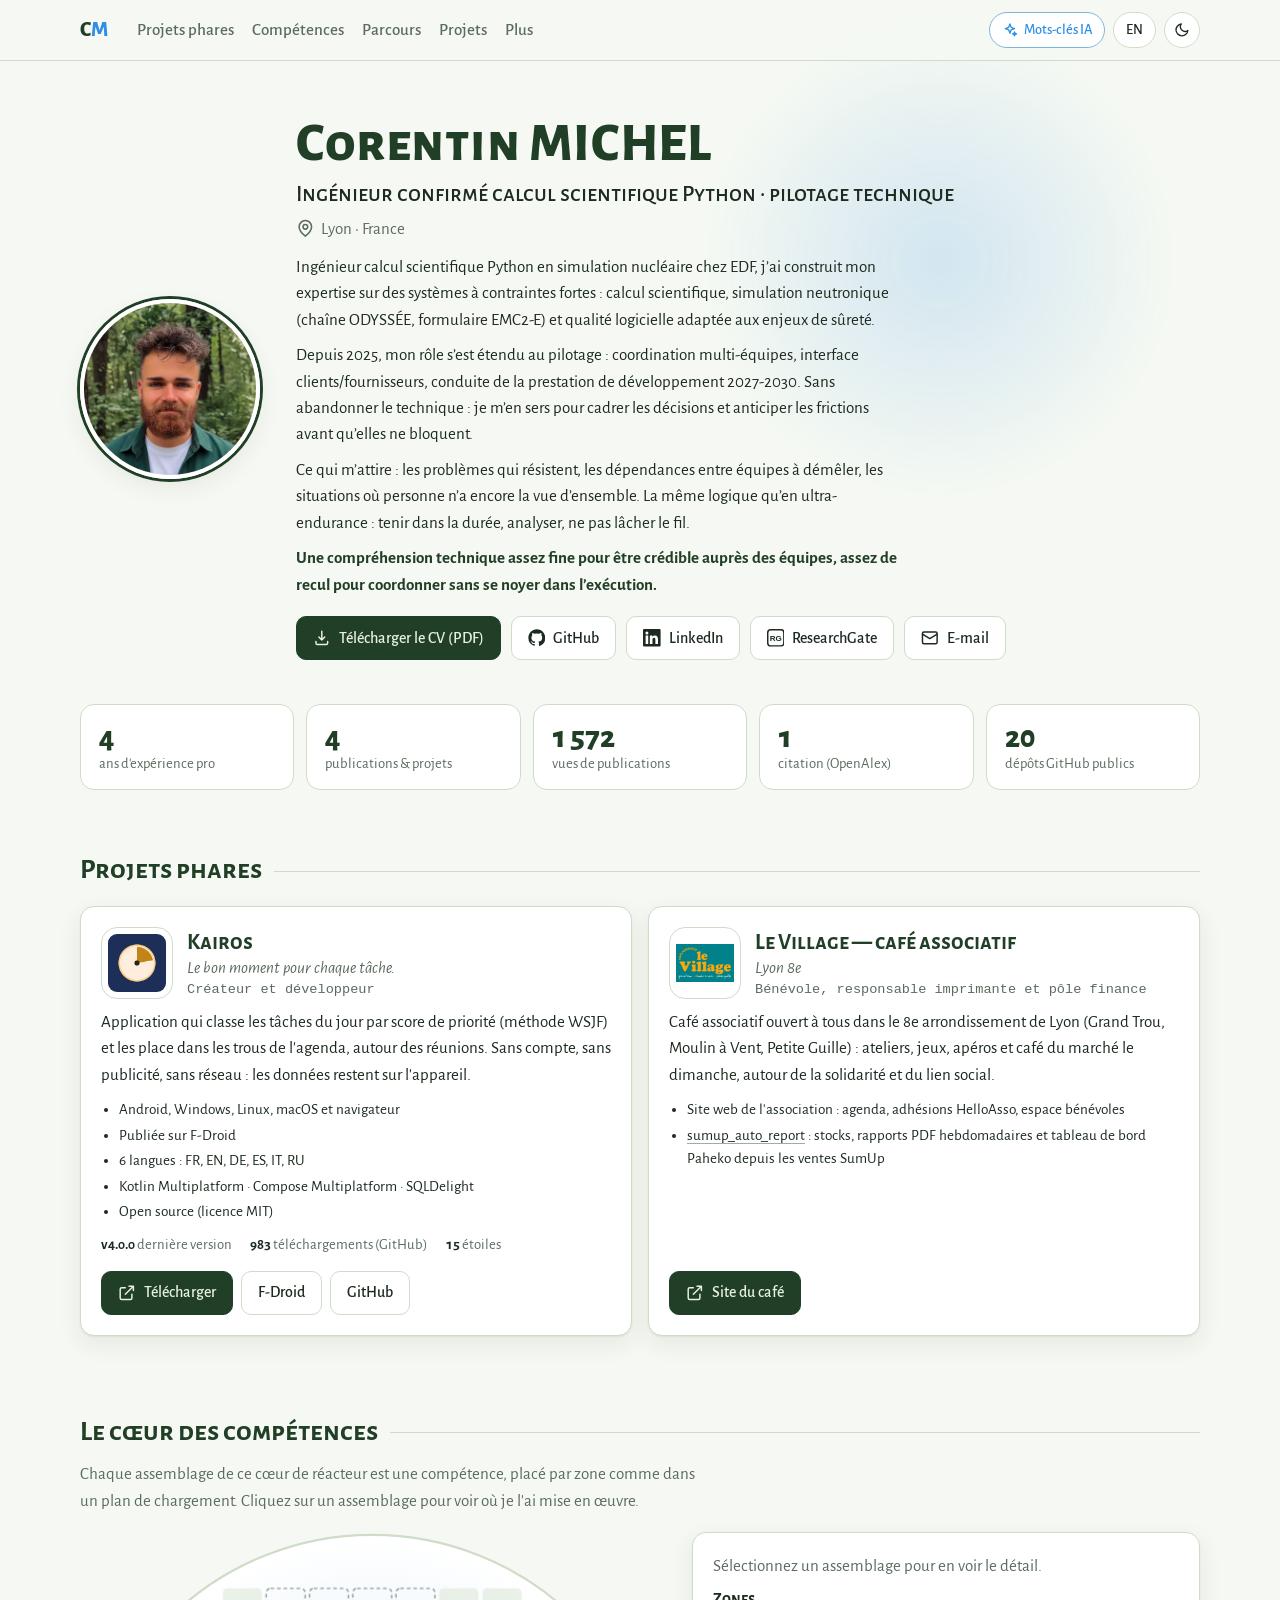
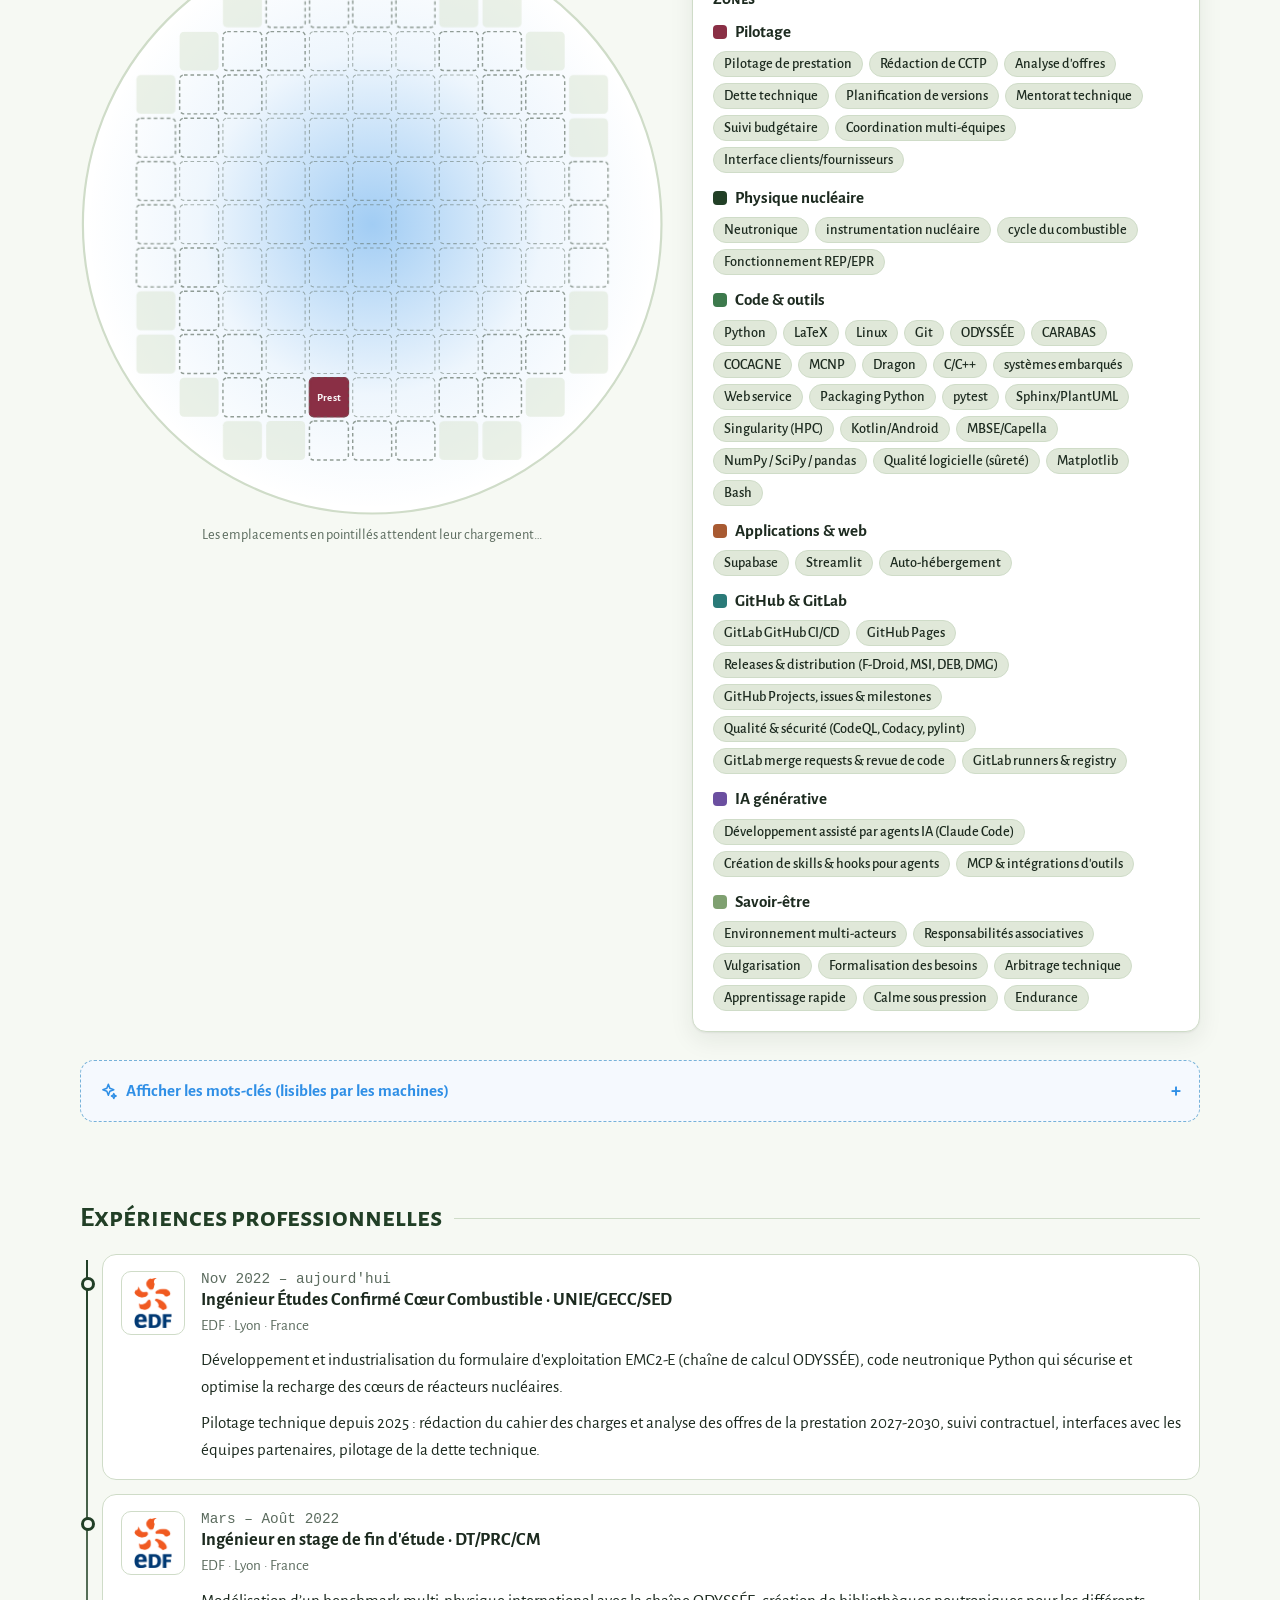
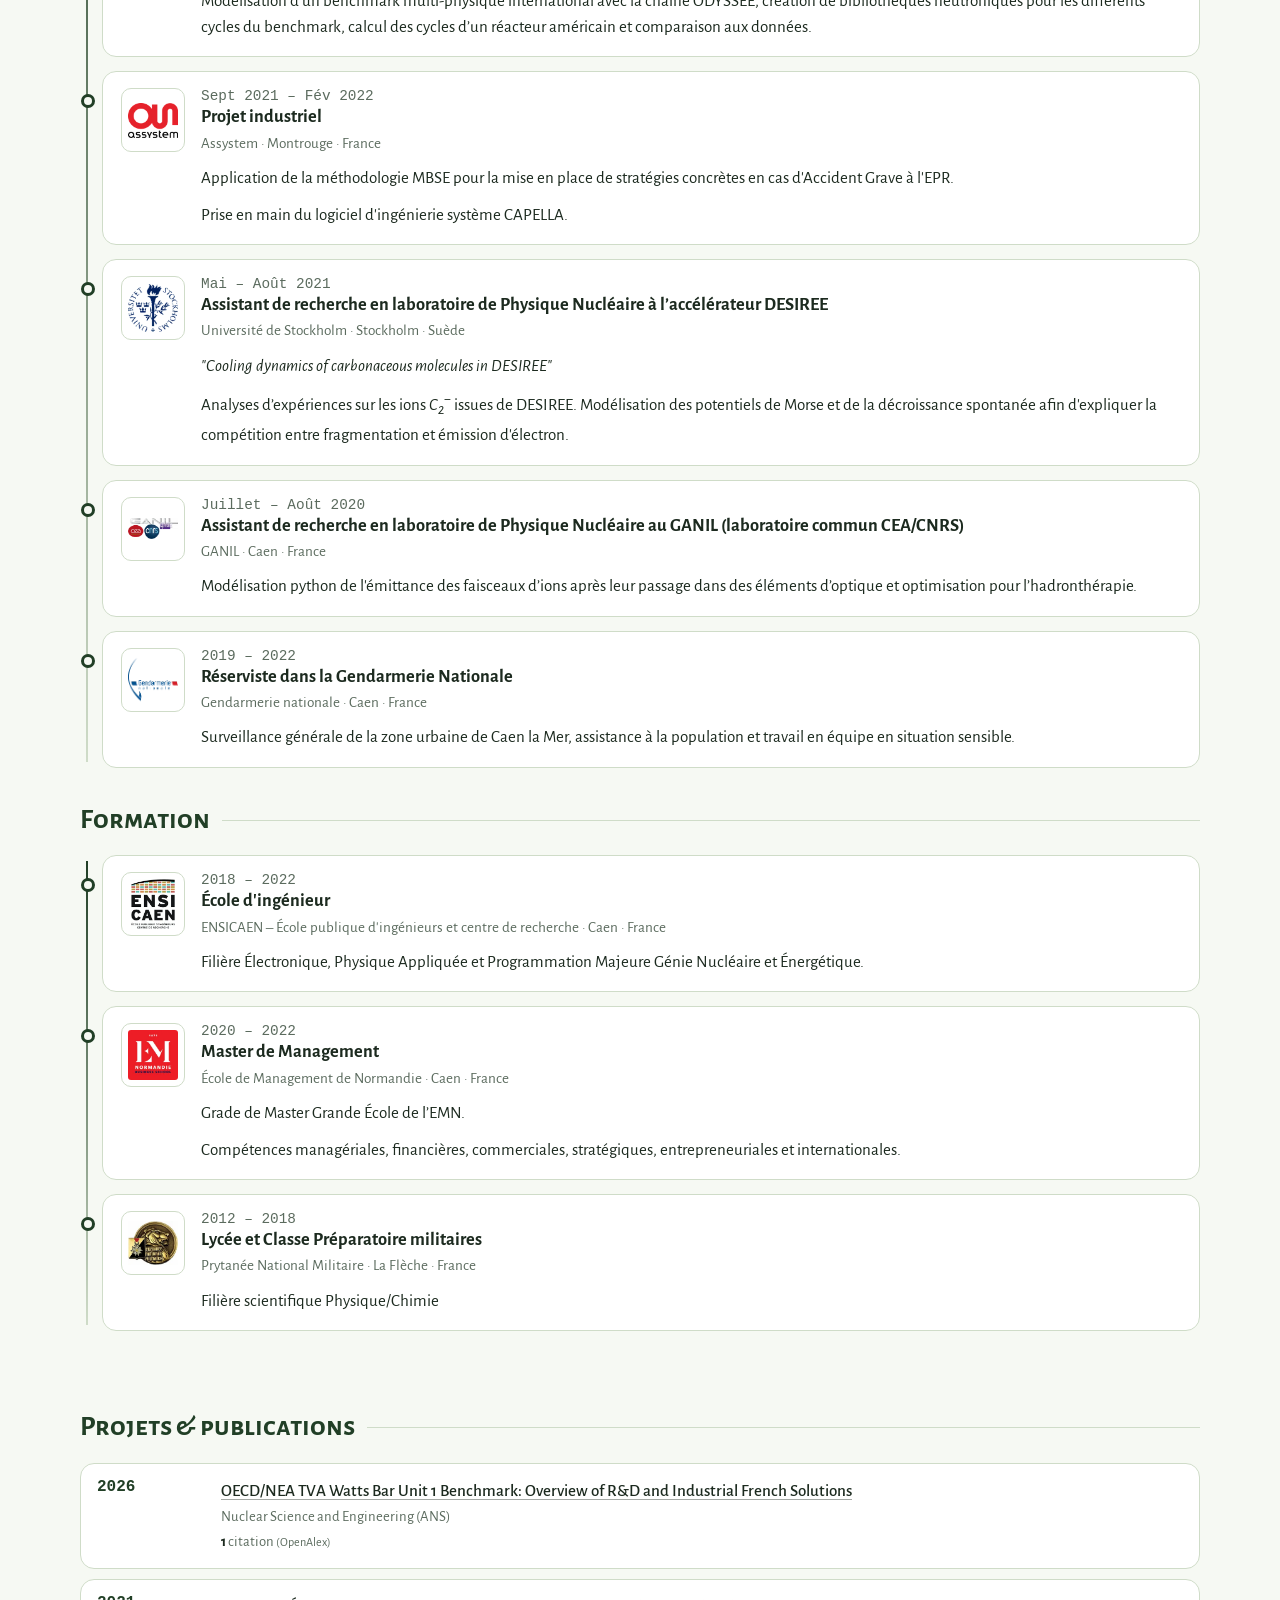
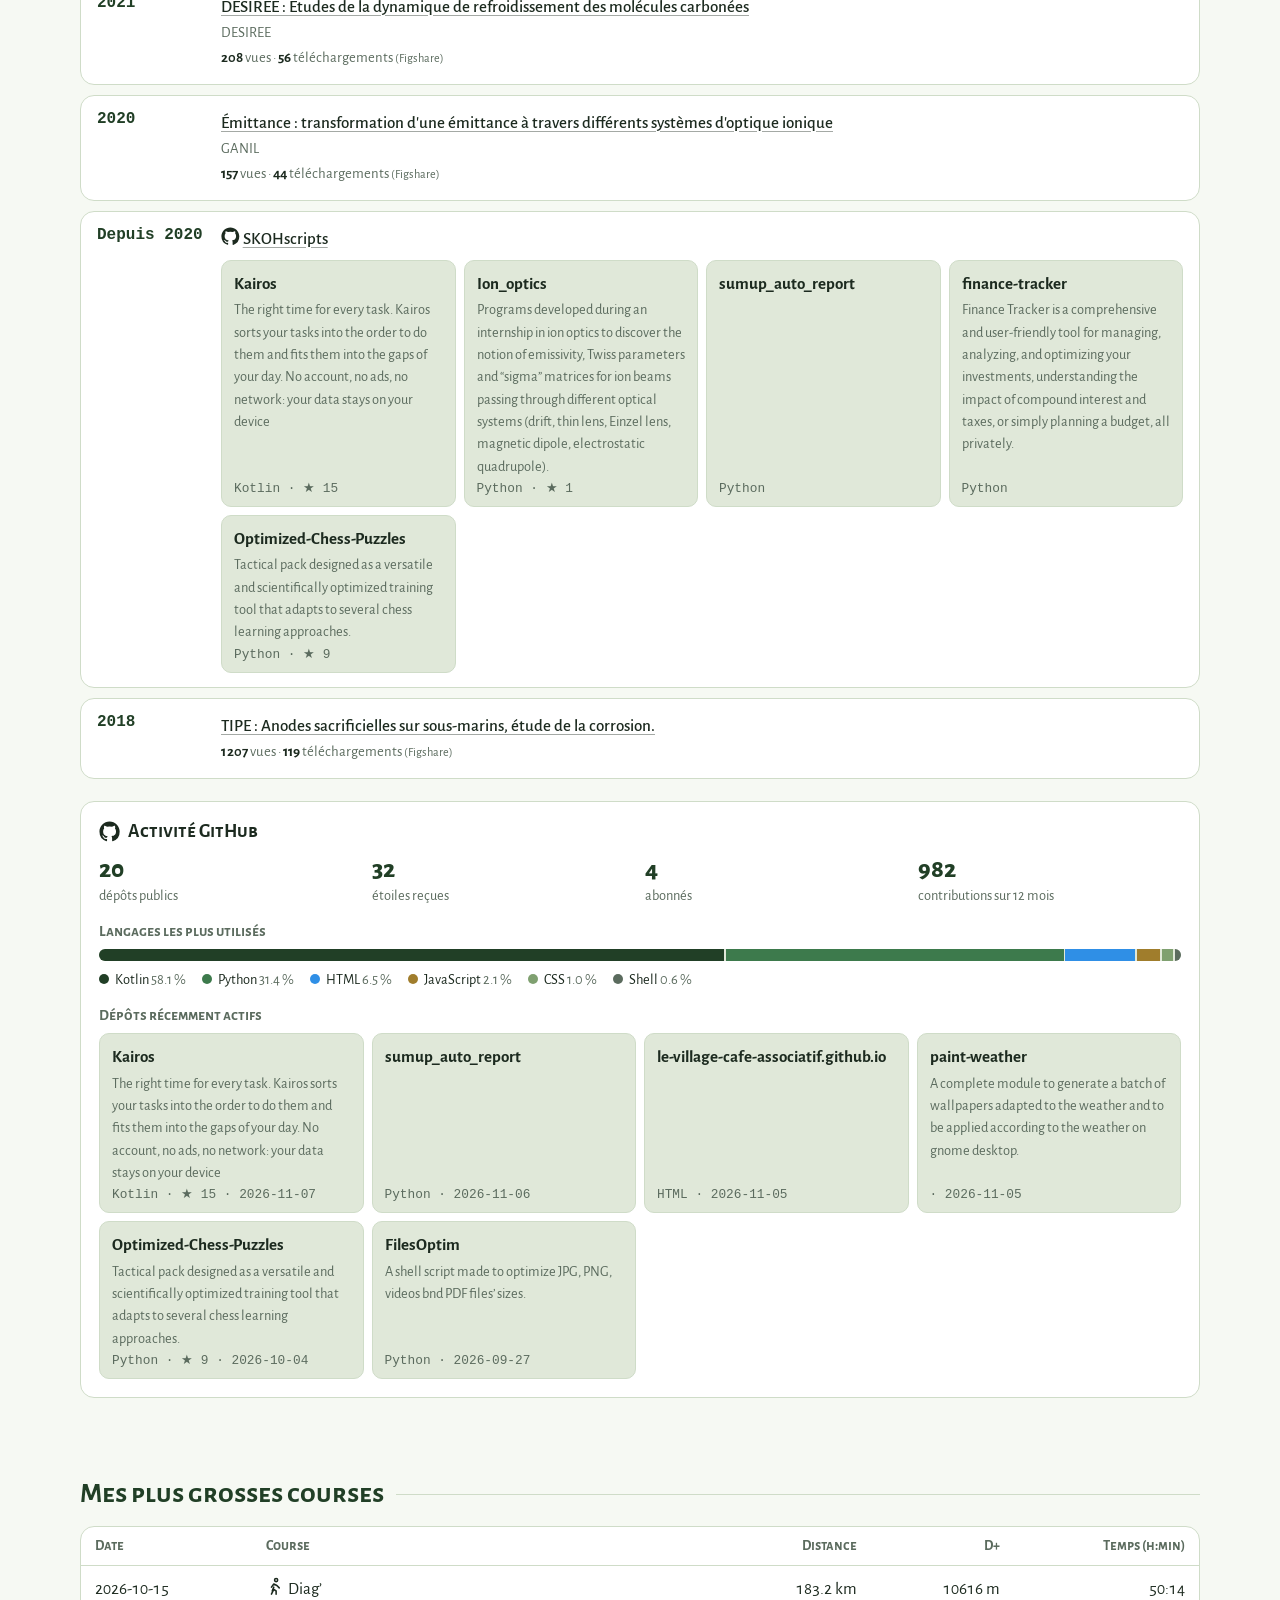
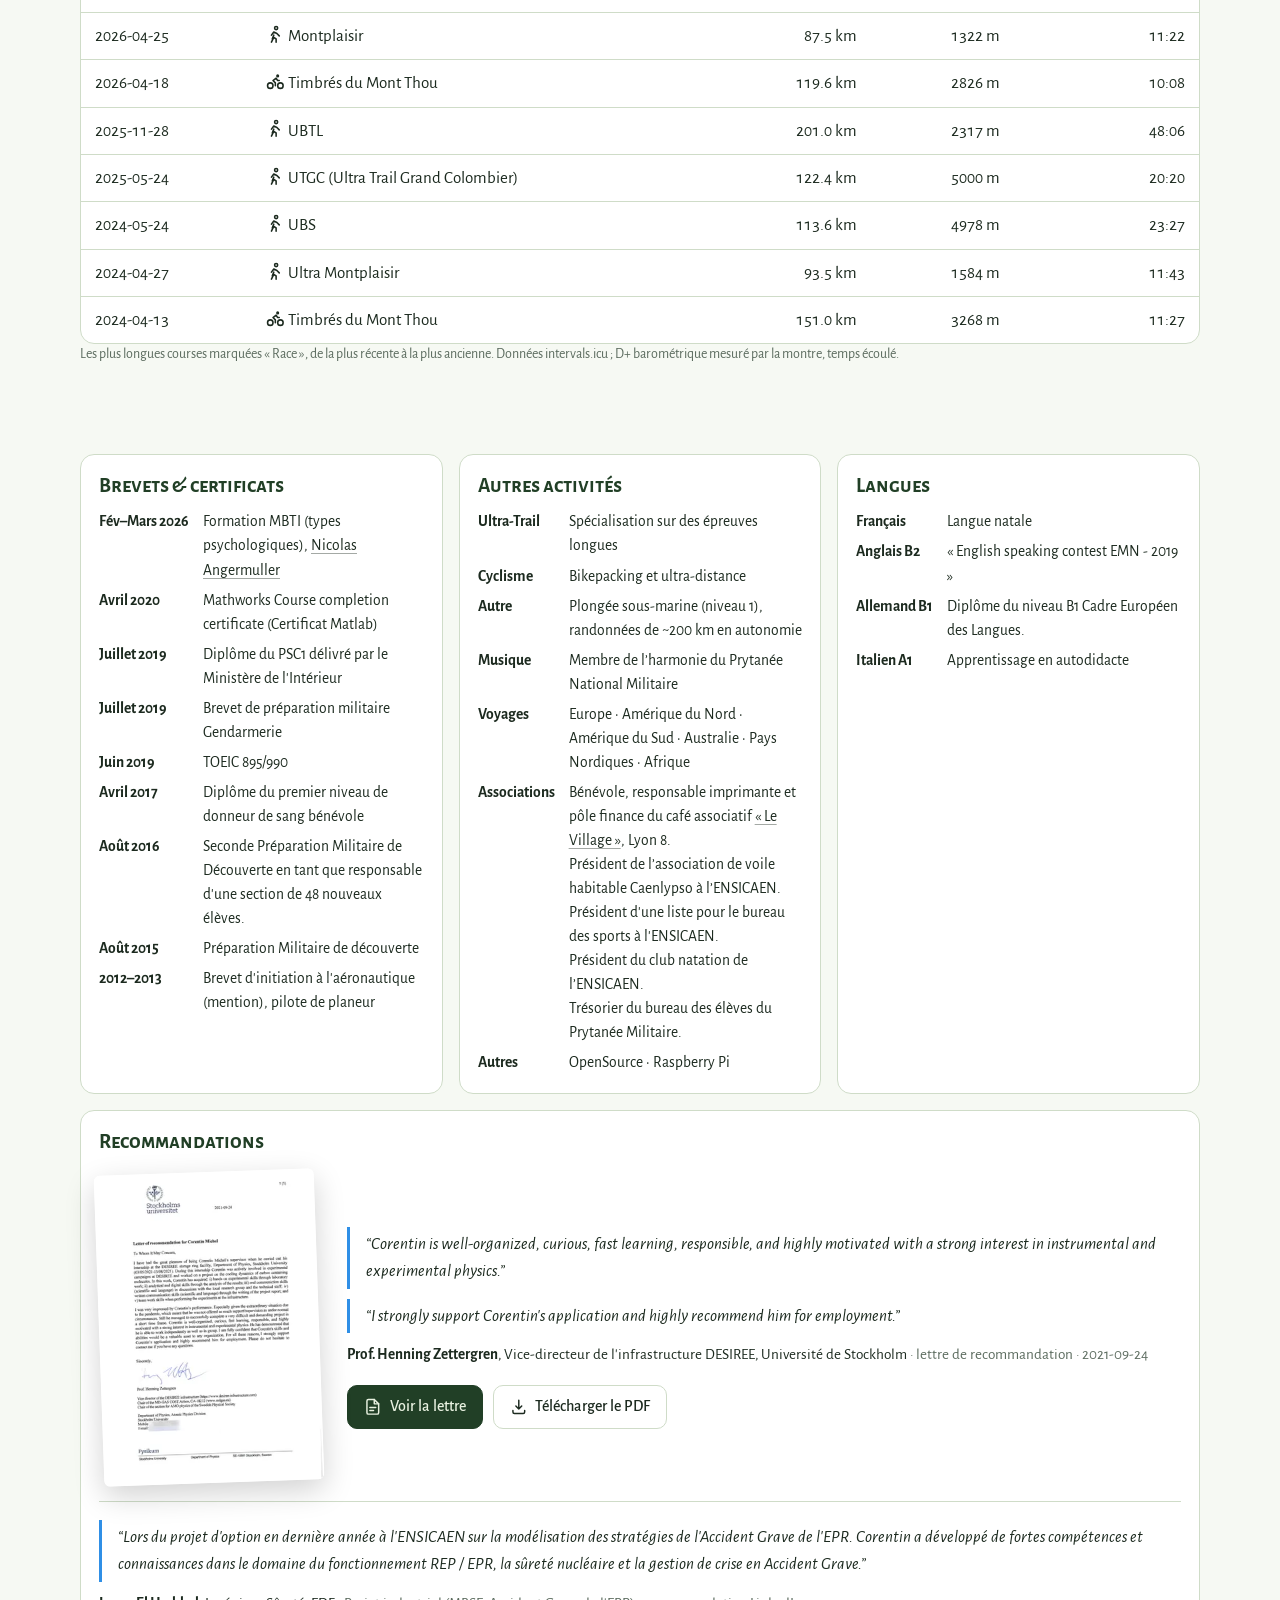
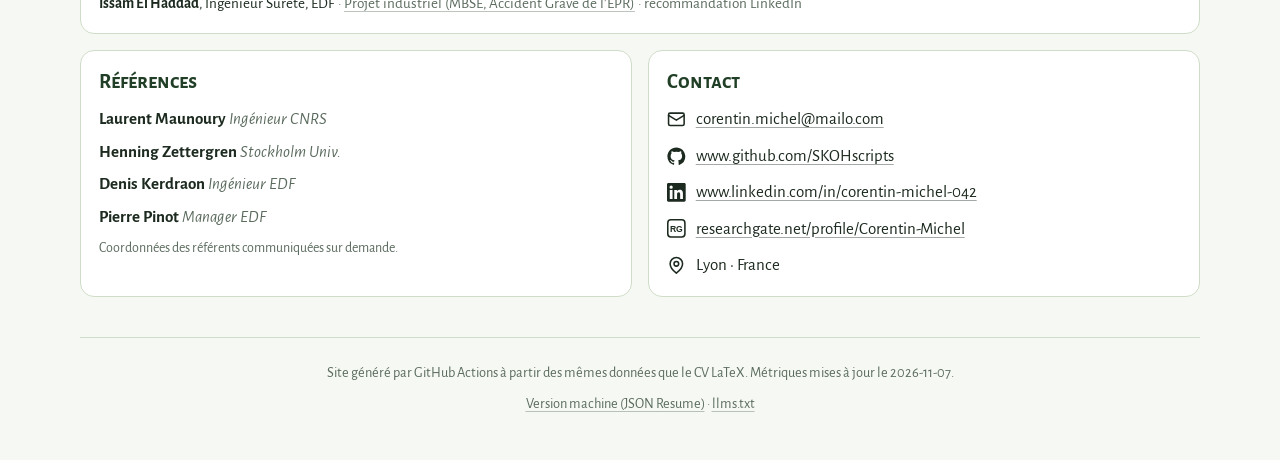
==== index.html @ 44bfd815 "Publication du site (2026-11-07)" ====
<!doctype html>
<html lang="fr">
<head>
<meta charset="utf-8">
<meta name="viewport" content="width=device-width, initial-scale=1">
<title>Corentin Michel — Ingénieur confirmé calcul scientifique Python · pilotage technique</title>
<meta name="description" content="CV de Corentin Michel, ingénieur confirmé en calcul scientifique Python, neutronique et pilotage technique chez EDF (chaîne ODYSSÉE, EMC2-E), à Lyon : expériences, compétences, publications et lettre de recommandation.">
<meta name="author" content="Corentin Michel">
<meta name="keywords" content="Python, calcul scientifique, neutronique, modélisation, simulation, industrialisation de code, pilotage technique, CCTP, analyse d&#39;offres, suivi de prestation, dette technique, planification de versions, suivi budgétaire, mentorat, coordination multi-équipes, interface clients/fournisseurs, réacteurs nucléaires, sûreté nucléaire, cœur de réacteur, physique nucléaire, recharge des cœurs, fonctionnement REP/EPR, qualité logicielle, benchmark multi-physique, optique ionique, hadronthérapie, ODYSSÉE, EMC2-E, MCNP, Dragon, COCAGNE, Linux, Git, LaTeX, C/C++, open source, MBSE, Capella, Matlab, GitHub Actions, GitLab CI/CD, CI/CD, Claude Code, agents IA, MCP, Android, Supabase, Streamlit, EDF, ENSICAEN, GANIL, CEA/CNRS, Université de Stockholm, EM Normandie">
<link rel="canonical" href="https://skohscripts.github.io/">
<link rel="alternate" hreflang="fr" href="https://skohscripts.github.io/">
<link rel="alternate" hreflang="en" href="https://skohscripts.github.io/en/">
<link rel="alternate" hreflang="x-default" href="https://skohscripts.github.io/">
<link rel="alternate" type="application/json" title="JSON Resume" href="cv.json">
<meta property="og:type" content="profile">
<meta property="og:title" content="Corentin Michel — Ingénieur confirmé calcul scientifique Python · pilotage technique">
<meta property="og:description" content="CV de Corentin Michel, ingénieur confirmé en calcul scientifique Python, neutronique et pilotage technique chez EDF (chaîne ODYSSÉE, EMC2-E), à Lyon : expériences, compétences, publications et lettre de recommandation.">
<meta property="og:url" content="https://skohscripts.github.io/">
<meta property="og:image" content="https://skohscripts.github.io/assets/img/photo.webp">
<meta property="og:locale" content="fr_FR">
<meta name="twitter:card" content="summary">
<meta name="theme-color" content="#213F26">
<link rel="icon" href="assets/img/favicon.svg" type="image/svg+xml">
<link rel="preconnect" href="https://fonts.googleapis.com">
<link rel="preconnect" href="https://fonts.gstatic.com" crossorigin>
<link rel="stylesheet" href="https://fonts.googleapis.com/css2?family=Alegreya+Sans:ital,wght@0,400;0,500;0,700;0,800;1,400&family=Alegreya+Sans+SC:wght@500;700&display=swap">
<link rel="stylesheet" href="assets/css/main.css">
<script>
  // Thème appliqué avant le rendu (évite le flash) ; JS activé → animations.
  (function () {
    var d = document.documentElement; d.classList.add("js");
    try { var th = localStorage.getItem("theme"); if (th) d.setAttribute("data-theme", th); } catch (e) {}
  })();
</script>
<script type="application/ld+json">
{
 "@context": "https://schema.org",
 "@graph": [
  {
   "@type": "Person",
   "@id": "https://skohscripts.github.io/#me",
   "name": "Corentin Michel",
   "jobTitle": "Ingénieur confirmé calcul scientifique Python · pilotage technique",
   "description": "Ingénieur développeur spécialisé en calcul scientifique et neutronique : développement de codes Python pour la sûreté et l’optimisation du cœur des réacteurs nucléaires (chaîne ODYSSÉE, formulaire d’exploitation EMC2-E). Depuis 2025, pilotage technique dans l’équipe : suivi du contrat de prestation, cahier des charges et analyse des offres 2027-2030, pilotage de la dette technique avec les autres équipes. Habitué aux chaînes de calcul industrielles complexes et à l’industrialisation de code en environnement contraint ; fort engagement associatif, open source et Linux.",
   "url": "https://skohscripts.github.io/",
   "image": "https://skohscripts.github.io/assets/img/photo.webp",
   "address": {
    "@type": "PostalAddress",
    "addressLocality": "Lyon",
    "addressCountry": "FR"
   },
   "worksFor": {
    "@type": "Organization",
    "name": "EDF"
   },
   "alumniOf": [
    {
     "@type": "EducationalOrganization",
     "name": "ENSICAEN"
    },
    {
     "@type": "EducationalOrganization",
     "name": "École de Management de Normandie"
    },
    {
     "@type": "EducationalOrganization",
     "name": "Prytanée National Militaire"
    }
   ],
   "knowsAbout": [
    "Pilotage de prestation",
    "Rédaction de CCTP",
    "Analyse d'offres",
    "Dette technique",
    "Planification de versions",
    "Mentorat technique",
    "Suivi budgétaire",
    "Coordination multi-équipes",
    "Interface clients/fournisseurs",
    "Neutronique",
    "instrumentation nucléaire",
    "cycle du combustible",
    "Fonctionnement REP/EPR",
    "Python",
    "LaTeX",
    "Linux",
    "Git",
    "ODYSSÉE",
    "CARABAS",
    "COCAGNE",
    "MCNP",
    "Dragon",
    "C/C++",
    "systèmes embarqués",
    "Web service",
    "Packaging Python",
    "pytest",
    "Sphinx/PlantUML",
    "Singularity (HPC)",
    "Kotlin/Android",
    "MBSE/Capella",
    "NumPy / SciPy / pandas",
    "Qualité logicielle (sûreté)",
    "Matplotlib",
    "Bash",
    "Supabase",
    "Streamlit",
    "Auto-hébergement",
    "GitLab GitHub CI/CD",
    "GitHub Pages",
    "Releases & distribution (F-Droid, MSI, DEB, DMG)",
    "GitHub Projects, issues & milestones",
    "Qualité & sécurité (CodeQL, Codacy, pylint)",
    "GitLab merge requests & revue de code",
    "GitLab runners & registry",
    "Développement assisté par agents IA (Claude Code)",
    "Création de skills & hooks pour agents",
    "MCP & intégrations d'outils",
    "Environnement multi-acteurs",
    "Responsabilités associatives",
    "Vulgarisation",
    "Formalisation des besoins",
    "Arbitrage technique",
    "Apprentissage rapide",
    "Calme sous pression",
    "Endurance",
    "calcul scientifique",
    "neutronique",
    "modélisation",
    "simulation",
    "industrialisation de code",
    "pilotage technique",
    "CCTP",
    "analyse d'offres",
    "suivi de prestation",
    "dette technique",
    "planification de versions",
    "suivi budgétaire",
    "mentorat",
    "coordination multi-équipes",
    "interface clients/fournisseurs",
    "réacteurs nucléaires",
    "sûreté nucléaire",
    "cœur de réacteur",
    "physique nucléaire",
    "recharge des cœurs",
    "fonctionnement REP/EPR",
    "qualité logicielle",
    "benchmark multi-physique",
    "optique ionique",
    "hadronthérapie",
    "EMC2-E",
    "open source",
    "MBSE",
    "Capella",
    "Matlab",
    "GitHub Actions",
    "GitLab CI/CD",
    "CI/CD",
    "Claude Code",
    "agents IA",
    "MCP",
    "Android",
    "EDF",
    "ENSICAEN",
    "GANIL",
    "CEA/CNRS",
    "Université de Stockholm",
    "EM Normandie"
   ],
   "knowsLanguage": [
    "French",
    "English",
    "German",
    "Italian"
   ],
   "sameAs": [
    "https://github.com/SKOHscripts",
    "https://www.linkedin.com/in/corentin-michel-042",
    "https://www.researchgate.net/profile/Corentin-Michel",
    "https://mastodon.social/@Niitneroc"
   ]
  },
  {
   "@type": "ScholarlyArticle",
   "headline": "OECD/NEA TVA Watts Bar Unit 1 Benchmark: Overview of R&D and Industrial French Solutions",
   "url": "https://doi.org/10.1080/00295639.2026.2624993",
   "datePublished": "2026",
   "author": {
    "@id": "https://skohscripts.github.io/#me"
   }
  },
  {
   "@type": "ScholarlyArticle",
   "headline": "DESIREE : Études de la dynamique de refroidissement des molécules carbonées",
   "url": "https://doi.org/10.6084/m9.figshare.15276429",
   "datePublished": "2021",
   "author": {
    "@id": "https://skohscripts.github.io/#me"
   }
  },
  {
   "@type": "ScholarlyArticle",
   "headline": "Émittance : transformation d'une émittance à travers différents systèmes d'optique ionique",
   "url": "https://doi.org/10.6084/m9.figshare.14754027",
   "datePublished": "2020",
   "author": {
    "@id": "https://skohscripts.github.io/#me"
   }
  },
  {
   "@type": "ScholarlyArticle",
   "headline": "TIPE : Anodes sacrificielles sur sous-marins, étude de la corrosion.",
   "url": "https://doi.org/10.6084/m9.figshare.14909847.v1",
   "datePublished": "2018",
   "author": {
    "@id": "https://skohscripts.github.io/#me"
   }
  }
 ]
}
</script>
</head>
<body>
<a class="skip" href="#main">Aller au contenu</a>

<header class="topbar">
  <nav class="topbar__inner" aria-label="Navigation">
    <a class="brand" href="#top" aria-label="Corentin Michel">C<span>M</span></a>
    <ul class="topbar__links">
      <li><a href="#phares">Projets phares</a></li>
      <li><a href="#core">Compétences</a></li>
      <li><a href="#parcours">Parcours</a></li>
      <li><a href="#projets">Projets</a></li>
      <li><a href="#plus">Plus</a></li>
    </ul>
    <div class="topbar__actions">
      <button class="chip chip--accent" type="button" data-action="reveal-keywords"><svg class="icon" viewBox="0 0 24 24" aria-hidden="true" fill="none" stroke="currentColor" stroke-width="2" stroke-linecap="round" stroke-linejoin="round"><path d="M12 3l1.9 5.1L19 10l-5.1 1.9L12 17l-1.9-5.1L5 10l5.1-1.9L12 3ZM19 15l.9 2.1L22 18l-2.1.9L19 21l-.9-2.1L16 18l2.1-.9L19 15Z"/></svg><span>Mots-clés IA</span></button>
      <a class="chip" href="en/" hreflang="en" lang="en" title="English">EN</a>
      <button class="chip chip--icon" type="button" data-action="theme" aria-label="Changer de thème" title="Changer de thème"><svg class="icon icon--moon" viewBox="0 0 24 24" aria-hidden="true" fill="none" stroke="currentColor" stroke-width="2" stroke-linecap="round" stroke-linejoin="round"><path d="M21 12.8A9 9 0 1 1 11.2 3a7 7 0 0 0 9.8 9.8Z"/></svg><svg class="icon icon--sun" viewBox="0 0 24 24" aria-hidden="true" fill="none" stroke="currentColor" stroke-width="2" stroke-linecap="round" stroke-linejoin="round"><circle cx="12" cy="12" r="4"/><path d="M12 2v2m0 16v2M4.9 4.9l1.4 1.4m11.4 11.4 1.4 1.4M2 12h2m16 0h2M4.9 19.1l1.4-1.4M17.7 6.3l1.4-1.4"/></svg></button>
    </div>
  </nav>
</header>

<main id="main">
<!-- ============================== EN-TÊTE ============================== -->
<section class="hero" id="top">
  <div class="hero__glow" aria-hidden="true"></div>
  <img class="hero__photo" src="assets/img/photo.webp" alt="Corentin Michel" width="180" height="180">
  <div class="hero__text">
    <h1 class="hero__name">Corentin MICHEL</h1>
    <p class="hero__title">Ingénieur confirmé calcul scientifique Python · pilotage technique</p>
    <p class="hero__place"><svg class="icon" viewBox="0 0 24 24" aria-hidden="true" fill="none" stroke="currentColor" stroke-width="2" stroke-linecap="round" stroke-linejoin="round"><path d="M20 10c0 6-8 12-8 12S4 16 4 10a8 8 0 0 1 16 0Z"/><circle cx="12" cy="10" r="3"/></svg> Lyon · France</p>
    <div class="hero__summary"><p>Ingénieur calcul scientifique Python en simulation nucléaire chez EDF, j’ai construit mon expertise sur des systèmes à contraintes fortes : calcul scientifique, simulation neutronique (chaîne ODYSSÉE, formulaire EMC2-E) et qualité logicielle adaptée aux enjeux de sûreté.</p><p>Depuis 2025, mon rôle s’est étendu au pilotage : coordination multi-équipes, interface clients/fournisseurs, conduite de la prestation de développement 2027-2030. Sans abandonner le technique : je m’en sers pour cadrer les décisions et anticiper les frictions avant qu’elles ne bloquent.</p><p>Ce qui m’attire : les problèmes qui résistent, les dépendances entre équipes à démêler, les situations où personne n’a encore la vue d’ensemble. La même logique qu’en ultra-endurance : tenir dans la durée, analyser, ne pas lâcher le fil.</p><p><strong>Une compréhension technique assez fine pour être crédible auprès des équipes, assez de recul pour coordonner sans se noyer dans l’exécution.</strong></p></div>
    <div class="hero__actions">
      <a class="btn btn--primary" href="Corentin_Michel_CV.pdf" download><svg class="icon" viewBox="0 0 24 24" aria-hidden="true" fill="none" stroke="currentColor" stroke-width="2" stroke-linecap="round" stroke-linejoin="round"><path d="M12 3v12m0 0-4-4m4 4 4-4M4 17v2a2 2 0 0 0 2 2h12a2 2 0 0 0 2-2v-2"/></svg>Télécharger le CV (PDF)</a>
      <a class="btn" href="https://github.com/SKOHscripts" rel="me noopener"><svg class="icon" viewBox="0 0 24 24" aria-hidden="true"><path fill="currentColor" d="M12 .5C5.65.5.5 5.65.5 12a11.5 11.5 0 0 0 7.86 10.92c.58.1.79-.25.79-.56v-2c-3.2.7-3.87-1.37-3.87-1.37-.52-1.33-1.28-1.69-1.28-1.69-1.04-.71.08-.7.08-.7 1.15.08 1.76 1.19 1.76 1.19 1.03 1.76 2.69 1.25 3.35.96.1-.75.4-1.25.73-1.54-2.55-.29-5.24-1.28-5.24-5.68 0-1.26.45-2.28 1.18-3.09-.12-.29-.51-1.46.11-3.04 0 0 .97-.31 3.17 1.18a11 11 0 0 1 5.77 0c2.2-1.49 3.17-1.18 3.17-1.18.62 1.58.23 2.75.11 3.04.74.81 1.18 1.83 1.18 3.09 0 4.41-2.69 5.38-5.25 5.67.41.36.78 1.06.78 2.14v3.17c0 .31.21.67.8.56A11.5 11.5 0 0 0 23.5 12C23.5 5.65 18.35.5 12 .5Z"/></svg>GitHub</a>
      <a class="btn" href="https://www.linkedin.com/in/corentin-michel-042" rel="me noopener"><svg class="icon" viewBox="0 0 24 24" aria-hidden="true"><path fill="currentColor" d="M20.45 20.45h-3.55v-5.57c0-1.33-.03-3.04-1.85-3.04-1.86 0-2.14 1.45-2.14 2.94v5.67H9.35V9h3.41v1.56h.05c.48-.9 1.64-1.85 3.37-1.85 3.6 0 4.27 2.37 4.27 5.46v6.28ZM5.34 7.43a2.06 2.06 0 1 1 0-4.12 2.06 2.06 0 0 1 0 4.12ZM7.12 20.45H3.56V9h3.56v11.45ZM22.22 0H1.77C.79 0 0 .77 0 1.73v20.54C0 23.23.79 24 1.77 24h20.45c.98 0 1.78-.77 1.78-1.73V1.73C24 .77 23.2 0 22.22 0Z"/></svg>LinkedIn</a>
      <a class="btn" href="https://www.researchgate.net/profile/Corentin-Michel" rel="me noopener"><svg class="icon" viewBox="0 0 24 24" aria-hidden="true"><rect x="1" y="1" width="22" height="22" rx="4" fill="none" stroke="currentColor" stroke-width="2"/><text x="12" y="16.5" text-anchor="middle" font-size="11" font-weight="700" font-family="sans-serif" fill="currentColor">RG</text></svg>ResearchGate</a>
      <a class="btn" data-email-user="lehcim.nitneroc" data-email-domain="moc.oliam" href="#contact"><svg class="icon" viewBox="0 0 24 24" aria-hidden="true" fill="none" stroke="currentColor" stroke-width="2" stroke-linecap="round" stroke-linejoin="round"><rect x="2" y="4" width="20" height="16" rx="2"/><path d="m22 7-10 6L2 7"/></svg><span>E-mail</span></a>
    </div>
  </div>
</section>

<section class="counters" aria-label="Chiffres clés">
  <div class="counter fade-in">
    <span class="counter__value" data-count="4">4</span>
    <span class="counter__label">ans d&#39;expérience pro</span>
  </div>
  <div class="counter fade-in">
    <span class="counter__value" data-count="4">4</span>
    <span class="counter__label">publications &amp; projets</span>
  </div>
  <div class="counter fade-in">
    <span class="counter__value" data-count="1572">1 572</span>
    <span class="counter__label">vues de publications</span>
  </div>
  <div class="counter fade-in">
    <span class="counter__value" data-count="1">1</span>
    <span class="counter__label">citation (OpenAlex)</span>
  </div>
  <div class="counter fade-in">
    <span class="counter__value" data-count="20">20</span>
    <span class="counter__label">dépôts GitHub publics</span>
  </div>
</section>

<!-- ============================ PROJETS PHARES ============================ -->
<section class="section" id="phares" aria-labelledby="featured-title">
  <h2 class="section__title fade-in" id="featured-title">Projets phares</h2>
  <div class="featured">
    <article class="feat fade-in" id="feat-kairos">
      <header class="feat__head">
<img class="feat__logo" src="assets/img/featured/kairos.webp" alt="" loading="lazy">        <div>
          <h3 class="feat__name">Kairos</h3>
          <p class="feat__tagline">Le bon moment pour chaque tâche.</p>
          <p class="feat__role">Créateur et développeur</p>
        </div>
      </header>
      <p>Application qui classe les tâches du jour par score de priorité (méthode WSJF) et les place dans les trous de l&#39;agenda, autour des réunions. Sans compte, sans publicité, sans réseau : les données restent sur l&#39;appareil.</p>
      <ul class="feat__facts"><li>Android, Windows, Linux, macOS et navigateur</li><li>Publiée sur F-Droid</li><li>6 langues : FR, EN, DE, ES, IT, RU</li><li>Kotlin Multiplatform · Compose Multiplatform · SQLDelight</li><li>Open source (licence MIT)</li></ul>
      <p class="feat__stats">
<span><strong>v4.0.0</strong> dernière version</span><span><strong data-count="983">983</strong> téléchargements (GitHub)</span><span><strong data-count="15">15</strong> étoiles</span>      </p>
      <div class="feat__links">
<a class="btn btn--primary" href="https://skohscripts.github.io/Kairos/"><svg class="icon" viewBox="0 0 24 24" aria-hidden="true" fill="none" stroke="currentColor" stroke-width="2" stroke-linecap="round" stroke-linejoin="round"><path d="M15 3h6v6m0-6L10 14M19 14v5a2 2 0 0 1-2 2H5a2 2 0 0 1-2-2V7a2 2 0 0 1 2-2h5"/></svg>Télécharger</a><a class="btn" href="https://f-droid.org/packages/com.skohscripts.kairos/">F-Droid</a><a class="btn" href="https://github.com/SKOHscripts/Kairos">GitHub</a>      </div>
    </article>
    <article class="feat fade-in" id="feat-levillage">
      <header class="feat__head">
<img class="feat__logo" src="assets/img/featured/levillage.webp" alt="" loading="lazy">        <div>
          <h3 class="feat__name">Le Village — café associatif</h3>
          <p class="feat__tagline">Lyon 8e</p>
          <p class="feat__role">Bénévole, responsable imprimante et pôle finance</p>
        </div>
      </header>
      <p>Café associatif ouvert à tous dans le 8e arrondissement de Lyon (Grand Trou, Moulin à Vent, Petite Guille) : ateliers, jeux, apéros et café du marché le dimanche, autour de la solidarité et du lien social.</p>
      <ul class="feat__facts"><li>Site web de l'association : agenda, adhésions HelloAsso, espace bénévoles</li><li><a href="https://github.com/SKOHscripts/sumup_auto_report">sumup_auto_report</a> : stocks, rapports PDF hebdomadaires et tableau de bord Paheko depuis les ventes SumUp</li></ul>
      <div class="feat__links">
<a class="btn btn--primary" href="https://cafe-levillage.org/"><svg class="icon" viewBox="0 0 24 24" aria-hidden="true" fill="none" stroke="currentColor" stroke-width="2" stroke-linecap="round" stroke-linejoin="round"><path d="M15 3h6v6m0-6L10 14M19 14v5a2 2 0 0 1-2 2H5a2 2 0 0 1-2-2V7a2 2 0 0 1 2-2h5"/></svg>Site du café</a>      </div>
    </article>
  </div>
</section>

<!-- ======================= CŒUR DES COMPÉTENCES ======================= -->
<section class="section" id="core" aria-labelledby="core-title">
  <h2 class="section__title fade-in" id="core-title">Le cœur des compétences</h2>
  <p class="section__intro fade-in">Chaque assemblage de ce cœur de réacteur est une compétence, placé par zone comme dans un plan de chargement. Cliquez sur un assemblage pour voir où je l&#39;ai mise en œuvre.</p>
  <div class="core">
    <div class="core__figure fade-in">
      <svg class="core__svg" viewBox="0 0 810 810" role="group" aria-label="Le cœur des compétences">
        <defs>
          <radialGradient id="flux" cx="50%" cy="50%" r="50%">
            <stop offset="0%" stop-color="var(--cherenkov)" stop-opacity=".45"/>
            <stop offset="60%" stop-color="var(--cherenkov)" stop-opacity=".08"/>
            <stop offset="100%" stop-color="var(--cherenkov)" stop-opacity="0"/>
          </radialGradient>
        </defs>
        <circle class="core__vessel" cx="405.2" cy="405.2" r="401.2"/>
        <circle class="core__flux" cx="405.2" cy="405.2" r="395.2" fill="url(#flux)"/>
        <rect class="asm-socket" x="378.2" y="378.2" width="54" height="54" rx="6"/>
        <g class="asm asm--pilot" data-skill="pilot-0" tabindex="0" role="button" aria-label="Pilotage de prestation" style="--i: 0">
          <title>Pilotage de prestation</title>
          <rect x="378.2" y="378.2" width="54" height="54" rx="6"/>
          <text x="405.2" y="405.2">Prest</text>
        </g>
        <rect class="asm-socket" x="378.2" y="318.2" width="54" height="54" rx="6"/>
        <g class="asm asm--pilot" data-skill="pilot-1" tabindex="0" role="button" aria-label="Rédaction de CCTP" style="--i: 1">
          <title>Rédaction de CCTP</title>
          <rect x="378.2" y="318.2" width="54" height="54" rx="6"/>
          <text x="405.2" y="345.2">CCTP</text>
        </g>
        <rect class="asm-socket" x="438.2" y="378.2" width="54" height="54" rx="6"/>
        <g class="asm asm--pilot" data-skill="pilot-2" tabindex="0" role="button" aria-label="Analyse d&#39;offres" style="--i: 2">
          <title>Analyse d&#39;offres</title>
          <rect x="438.2" y="378.2" width="54" height="54" rx="6"/>
          <text x="465.2" y="405.2">AO</text>
        </g>
        <rect class="asm-socket" x="378.2" y="438.2" width="54" height="54" rx="6"/>
        <g class="asm asm--pilot" data-skill="pilot-3" tabindex="0" role="button" aria-label="Dette technique" style="--i: 3">
          <title>Dette technique</title>
          <rect x="378.2" y="438.2" width="54" height="54" rx="6"/>
          <text x="405.2" y="465.2">Dette</text>
        </g>
        <rect class="asm-socket" x="318.2" y="378.2" width="54" height="54" rx="6"/>
        <g class="asm asm--pilot" data-skill="pilot-4" tabindex="0" role="button" aria-label="Planification de versions" style="--i: 4">
          <title>Planification de versions</title>
          <rect x="318.2" y="378.2" width="54" height="54" rx="6"/>
          <text x="345.2" y="405.2">Plan</text>
        </g>
        <rect class="asm-socket" x="318.2" y="318.2" width="54" height="54" rx="6"/>
        <g class="asm asm--pilot" data-skill="pilot-5" tabindex="0" role="button" aria-label="Mentorat technique" style="--i: 5">
          <title>Mentorat technique</title>
          <rect x="318.2" y="318.2" width="54" height="54" rx="6"/>
          <text x="345.2" y="345.2">Ment</text>
        </g>
        <rect class="asm-socket" x="438.2" y="318.2" width="54" height="54" rx="6"/>
        <g class="asm asm--pilot" data-skill="pilot-6" tabindex="0" role="button" aria-label="Suivi budgétaire" style="--i: 6">
          <title>Suivi budgétaire</title>
          <rect x="438.2" y="318.2" width="54" height="54" rx="6"/>
          <text x="465.2" y="345.2">Budg</text>
        </g>
        <rect class="asm-socket" x="438.2" y="438.2" width="54" height="54" rx="6"/>
        <g class="asm asm--pilot" data-skill="pilot-7" tabindex="0" role="button" aria-label="Coordination multi-équipes" style="--i: 7">
          <title>Coordination multi-équipes</title>
          <rect x="438.2" y="438.2" width="54" height="54" rx="6"/>
          <text x="465.2" y="465.2">Coord</text>
        </g>
        <rect class="asm-socket" x="318.2" y="438.2" width="54" height="54" rx="6"/>
        <g class="asm asm--pilot" data-skill="pilot-8" tabindex="0" role="button" aria-label="Interface clients/fournisseurs" style="--i: 8">
          <title>Interface clients/fournisseurs</title>
          <rect x="318.2" y="438.2" width="54" height="54" rx="6"/>
          <text x="345.2" y="465.2">Intf</text>
        </g>
        <rect class="asm-socket" x="378.2" y="258.2" width="54" height="54" rx="6"/>
        <g class="asm asm--phys" data-skill="phys-0" tabindex="0" role="button" aria-label="Neutronique" style="--i: 9">
          <title>Neutronique</title>
          <rect x="378.2" y="258.2" width="54" height="54" rx="6"/>
          <text x="405.2" y="285.2">Neut</text>
        </g>
        <rect class="asm-socket" x="498.2" y="378.2" width="54" height="54" rx="6"/>
        <g class="asm asm--phys" data-skill="phys-1" tabindex="0" role="button" aria-label="instrumentation nucléaire" style="--i: 10">
          <title>instrumentation nucléaire</title>
          <rect x="498.2" y="378.2" width="54" height="54" rx="6"/>
          <text x="525.2" y="405.2">Inst</text>
        </g>
        <rect class="asm-socket" x="378.2" y="498.2" width="54" height="54" rx="6"/>
        <g class="asm asm--phys" data-skill="phys-2" tabindex="0" role="button" aria-label="cycle du combustible" style="--i: 11">
          <title>cycle du combustible</title>
          <rect x="378.2" y="498.2" width="54" height="54" rx="6"/>
          <text x="405.2" y="525.2">Cyc</text>
        </g>
        <rect class="asm-socket" x="258.2" y="378.2" width="54" height="54" rx="6"/>
        <g class="asm asm--phys" data-skill="phys-3" tabindex="0" role="button" aria-label="Fonctionnement REP/EPR" style="--i: 12">
          <title>Fonctionnement REP/EPR</title>
          <rect x="258.2" y="378.2" width="54" height="54" rx="6"/>
          <text x="285.2" y="405.2">EPR</text>
        </g>
        <rect class="asm-socket" x="258.2" y="318.2" width="54" height="54" rx="6"/>
        <g class="asm asm--code" data-skill="code-0" tabindex="0" role="button" aria-label="Python" style="--i: 13">
          <title>Python</title>
          <rect x="258.2" y="318.2" width="54" height="54" rx="6"/>
          <text x="285.2" y="345.2">Py</text>
        </g>
        <rect class="asm-socket" x="318.2" y="258.2" width="54" height="54" rx="6"/>
        <g class="asm asm--code" data-skill="code-1" tabindex="0" role="button" aria-label="LaTeX" style="--i: 14">
          <title>LaTeX</title>
          <rect x="318.2" y="258.2" width="54" height="54" rx="6"/>
          <text x="345.2" y="285.2">TeX</text>
        </g>
        <rect class="asm-socket" x="438.2" y="258.2" width="54" height="54" rx="6"/>
        <g class="asm asm--code" data-skill="code-2" tabindex="0" role="button" aria-label="Linux" style="--i: 15">
          <title>Linux</title>
          <rect x="438.2" y="258.2" width="54" height="54" rx="6"/>
          <text x="465.2" y="285.2">Linux</text>
        </g>
        <rect class="asm-socket" x="498.2" y="318.2" width="54" height="54" rx="6"/>
        <g class="asm asm--code" data-skill="code-3" tabindex="0" role="button" aria-label="Git" style="--i: 16">
          <title>Git</title>
          <rect x="498.2" y="318.2" width="54" height="54" rx="6"/>
          <text x="525.2" y="345.2">Git</text>
        </g>
        <rect class="asm-socket" x="498.2" y="438.2" width="54" height="54" rx="6"/>
        <g class="asm asm--code" data-skill="code-4" tabindex="0" role="button" aria-label="ODYSSÉE" style="--i: 17">
          <title>ODYSSÉE</title>
          <rect x="498.2" y="438.2" width="54" height="54" rx="6"/>
          <text x="525.2" y="465.2">ODY</text>
        </g>
        <rect class="asm-socket" x="438.2" y="498.2" width="54" height="54" rx="6"/>
        <g class="asm asm--code" data-skill="code-5" tabindex="0" role="button" aria-label="CARABAS" style="--i: 18">
          <title>CARABAS</title>
          <rect x="438.2" y="498.2" width="54" height="54" rx="6"/>
          <text x="465.2" y="525.2">CRB</text>
        </g>
        <rect class="asm-socket" x="318.2" y="498.2" width="54" height="54" rx="6"/>
        <g class="asm asm--code" data-skill="code-6" tabindex="0" role="button" aria-label="COCAGNE" style="--i: 19">
          <title>COCAGNE</title>
          <rect x="318.2" y="498.2" width="54" height="54" rx="6"/>
          <text x="345.2" y="525.2">CCG</text>
        </g>
        <rect class="asm-socket" x="258.2" y="438.2" width="54" height="54" rx="6"/>
        <g class="asm asm--code" data-skill="code-7" tabindex="0" role="button" aria-label="MCNP" style="--i: 20">
          <title>MCNP</title>
          <rect x="258.2" y="438.2" width="54" height="54" rx="6"/>
          <text x="285.2" y="465.2">MCNP</text>
        </g>
        <rect class="asm-socket" x="258.2" y="258.2" width="54" height="54" rx="6"/>
        <g class="asm asm--code" data-skill="code-8" tabindex="0" role="button" aria-label="Dragon" style="--i: 21">
          <title>Dragon</title>
          <rect x="258.2" y="258.2" width="54" height="54" rx="6"/>
          <text x="285.2" y="285.2">DRG</text>
        </g>
        <rect class="asm-socket" x="498.2" y="258.2" width="54" height="54" rx="6"/>
        <g class="asm asm--code" data-skill="code-9" tabindex="0" role="button" aria-label="C/C++" style="--i: 22">
          <title>C/C++</title>
          <rect x="498.2" y="258.2" width="54" height="54" rx="6"/>
          <text x="525.2" y="285.2">C++</text>
        </g>
        <rect class="asm-socket" x="498.2" y="498.2" width="54" height="54" rx="6"/>
        <g class="asm asm--code" data-skill="code-10" tabindex="0" role="button" aria-label="systèmes embarqués" style="--i: 23">
          <title>systèmes embarqués</title>
          <rect x="498.2" y="498.2" width="54" height="54" rx="6"/>
          <text x="525.2" y="525.2">Emb</text>
        </g>
        <rect class="asm-socket" x="258.2" y="498.2" width="54" height="54" rx="6"/>
        <g class="asm asm--code" data-skill="code-11" tabindex="0" role="button" aria-label="Web service" style="--i: 24">
          <title>Web service</title>
          <rect x="258.2" y="498.2" width="54" height="54" rx="6"/>
          <text x="285.2" y="525.2">API</text>
        </g>
        <rect class="asm-socket" x="378.2" y="198.2" width="54" height="54" rx="6"/>
        <g class="asm asm--code" data-skill="code-12" tabindex="0" role="button" aria-label="Packaging Python" style="--i: 25">
          <title>Packaging Python</title>
          <rect x="378.2" y="198.2" width="54" height="54" rx="6"/>
          <text x="405.2" y="225.2">Pkg</text>
        </g>
        <rect class="asm-socket" x="558.2" y="378.2" width="54" height="54" rx="6"/>
        <g class="asm asm--code" data-skill="code-13" tabindex="0" role="button" aria-label="pytest" style="--i: 26">
          <title>pytest</title>
          <rect x="558.2" y="378.2" width="54" height="54" rx="6"/>
          <text x="585.2" y="405.2">Test</text>
        </g>
        <rect class="asm-socket" x="378.2" y="558.2" width="54" height="54" rx="6"/>
        <g class="asm asm--code" data-skill="code-14" tabindex="0" role="button" aria-label="Sphinx/PlantUML" style="--i: 27">
          <title>Sphinx/PlantUML</title>
          <rect x="378.2" y="558.2" width="54" height="54" rx="6"/>
          <text x="405.2" y="585.2">Doc</text>
        </g>
        <rect class="asm-socket" x="198.2" y="378.2" width="54" height="54" rx="6"/>
        <g class="asm asm--code" data-skill="code-15" tabindex="0" role="button" aria-label="Singularity (HPC)" style="--i: 28">
          <title>Singularity (HPC)</title>
          <rect x="198.2" y="378.2" width="54" height="54" rx="6"/>
          <text x="225.2" y="405.2">HPC</text>
        </g>
        <rect class="asm-socket" x="198.2" y="318.2" width="54" height="54" rx="6"/>
        <g class="asm asm--code" data-skill="code-16" tabindex="0" role="button" aria-label="Kotlin/Android" style="--i: 29">
          <title>Kotlin/Android</title>
          <rect x="198.2" y="318.2" width="54" height="54" rx="6"/>
          <text x="225.2" y="345.2">Kt</text>
        </g>
        <rect class="asm-socket" x="318.2" y="198.2" width="54" height="54" rx="6"/>
        <g class="asm asm--code" data-skill="code-17" tabindex="0" role="button" aria-label="MBSE/Capella" style="--i: 30">
          <title>MBSE/Capella</title>
          <rect x="318.2" y="198.2" width="54" height="54" rx="6"/>
          <text x="345.2" y="225.2">MBSE</text>
        </g>
        <rect class="asm-socket" x="438.2" y="198.2" width="54" height="54" rx="6"/>
        <g class="asm asm--code" data-skill="code-18" tabindex="0" role="button" aria-label="NumPy / SciPy / pandas" style="--i: 31">
          <title>NumPy / SciPy / pandas</title>
          <rect x="438.2" y="198.2" width="54" height="54" rx="6"/>
          <text x="465.2" y="225.2">Sci</text>
        </g>
        <rect class="asm-socket" x="558.2" y="318.2" width="54" height="54" rx="6"/>
        <g class="asm asm--code" data-skill="code-19" tabindex="0" role="button" aria-label="Qualité logicielle (sûreté)" style="--i: 32">
          <title>Qualité logicielle (sûreté)</title>
          <rect x="558.2" y="318.2" width="54" height="54" rx="6"/>
          <text x="585.2" y="345.2">QL</text>
        </g>
        <rect class="asm-socket" x="558.2" y="438.2" width="54" height="54" rx="6"/>
        <g class="asm asm--code" data-skill="code-20" tabindex="0" role="button" aria-label="Matplotlib" style="--i: 33">
          <title>Matplotlib</title>
          <rect x="558.2" y="438.2" width="54" height="54" rx="6"/>
          <text x="585.2" y="465.2">Plot</text>
        </g>
        <rect class="asm-socket" x="438.2" y="558.2" width="54" height="54" rx="6"/>
        <g class="asm asm--code" data-skill="code-21" tabindex="0" role="button" aria-label="Bash" style="--i: 34">
          <title>Bash</title>
          <rect x="438.2" y="558.2" width="54" height="54" rx="6"/>
          <text x="465.2" y="585.2">Bash</text>
        </g>
        <rect class="asm-socket" x="318.2" y="558.2" width="54" height="54" rx="6"/>
        <g class="asm asm--app" data-skill="app-0" tabindex="0" role="button" aria-label="Supabase" style="--i: 35">
          <title>Supabase</title>
          <rect x="318.2" y="558.2" width="54" height="54" rx="6"/>
          <text x="345.2" y="585.2">Supa</text>
        </g>
        <rect class="asm-socket" x="198.2" y="438.2" width="54" height="54" rx="6"/>
        <g class="asm asm--app" data-skill="app-1" tabindex="0" role="button" aria-label="Streamlit" style="--i: 36">
          <title>Streamlit</title>
          <rect x="198.2" y="438.2" width="54" height="54" rx="6"/>
          <text x="225.2" y="465.2">Strm</text>
        </g>
        <rect class="asm-socket" x="198.2" y="258.2" width="54" height="54" rx="6"/>
        <g class="asm asm--app" data-skill="app-2" tabindex="0" role="button" aria-label="Auto-hébergement" style="--i: 37">
          <title>Auto-hébergement</title>
          <rect x="198.2" y="258.2" width="54" height="54" rx="6"/>
          <text x="225.2" y="285.2">Self</text>
        </g>
        <rect class="asm-socket" x="258.2" y="198.2" width="54" height="54" rx="6"/>
        <g class="asm asm--devops" data-skill="devops-0" tabindex="0" role="button" aria-label="GitLab GitHub CI/CD" style="--i: 38">
          <title>GitLab GitHub CI/CD</title>
          <rect x="258.2" y="198.2" width="54" height="54" rx="6"/>
          <text x="285.2" y="225.2">CI</text>
        </g>
        <rect class="asm-socket" x="498.2" y="198.2" width="54" height="54" rx="6"/>
        <g class="asm asm--devops" data-skill="devops-1" tabindex="0" role="button" aria-label="GitHub Pages" style="--i: 39">
          <title>GitHub Pages</title>
          <rect x="498.2" y="198.2" width="54" height="54" rx="6"/>
          <text x="525.2" y="225.2">Pages</text>
        </g>
        <rect class="asm-socket" x="558.2" y="258.2" width="54" height="54" rx="6"/>
        <g class="asm asm--devops" data-skill="devops-2" tabindex="0" role="button" aria-label="Releases &amp; distribution (F-Droid, MSI, DEB, DMG)" style="--i: 40">
          <title>Releases &amp; distribution (F-Droid, MSI, DEB, DMG)</title>
          <rect x="558.2" y="258.2" width="54" height="54" rx="6"/>
          <text x="585.2" y="285.2">Rel</text>
        </g>
        <rect class="asm-socket" x="558.2" y="498.2" width="54" height="54" rx="6"/>
        <g class="asm asm--devops" data-skill="devops-3" tabindex="0" role="button" aria-label="GitHub Projects, issues &amp; milestones" style="--i: 41">
          <title>GitHub Projects, issues &amp; milestones</title>
          <rect x="558.2" y="498.2" width="54" height="54" rx="6"/>
          <text x="585.2" y="525.2">Proj</text>
        </g>
        <rect class="asm-socket" x="498.2" y="558.2" width="54" height="54" rx="6"/>
        <g class="asm asm--devops" data-skill="devops-4" tabindex="0" role="button" aria-label="Qualité &amp; sécurité (CodeQL, Codacy, pylint)" style="--i: 42">
          <title>Qualité &amp; sécurité (CodeQL, Codacy, pylint)</title>
          <rect x="498.2" y="558.2" width="54" height="54" rx="6"/>
          <text x="525.2" y="585.2">QA</text>
        </g>
        <rect class="asm-socket" x="258.2" y="558.2" width="54" height="54" rx="6"/>
        <g class="asm asm--devops" data-skill="devops-5" tabindex="0" role="button" aria-label="GitLab merge requests &amp; revue de code" style="--i: 43">
          <title>GitLab merge requests &amp; revue de code</title>
          <rect x="258.2" y="558.2" width="54" height="54" rx="6"/>
          <text x="285.2" y="585.2">MR</text>
        </g>
        <rect class="asm-socket" x="198.2" y="498.2" width="54" height="54" rx="6"/>
        <g class="asm asm--devops" data-skill="devops-6" tabindex="0" role="button" aria-label="GitLab runners &amp; registry" style="--i: 44">
          <title>GitLab runners &amp; registry</title>
          <rect x="198.2" y="498.2" width="54" height="54" rx="6"/>
          <text x="225.2" y="525.2">Run</text>
        </g>
        <rect class="asm-socket" x="378.2" y="138.2" width="54" height="54" rx="6"/>
        <g class="asm asm--ai" data-skill="ai-0" tabindex="0" role="button" aria-label="Développement assisté par agents IA (Claude Code)" style="--i: 45">
          <title>Développement assisté par agents IA (Claude Code)</title>
          <rect x="378.2" y="138.2" width="54" height="54" rx="6"/>
          <text x="405.2" y="165.2">Agent</text>
        </g>
        <rect class="asm-socket" x="618.2" y="378.2" width="54" height="54" rx="6"/>
        <g class="asm asm--ai" data-skill="ai-1" tabindex="0" role="button" aria-label="Création de skills &amp; hooks pour agents" style="--i: 46">
          <title>Création de skills &amp; hooks pour agents</title>
          <rect x="618.2" y="378.2" width="54" height="54" rx="6"/>
          <text x="645.2" y="405.2">Skill</text>
        </g>
        <rect class="asm-socket" x="378.2" y="618.2" width="54" height="54" rx="6"/>
        <g class="asm asm--ai" data-skill="ai-2" tabindex="0" role="button" aria-label="MCP &amp; intégrations d&#39;outils" style="--i: 47">
          <title>MCP &amp; intégrations d&#39;outils</title>
          <rect x="378.2" y="618.2" width="54" height="54" rx="6"/>
          <text x="405.2" y="645.2">MCP</text>
        </g>
        <rect class="asm-socket" x="138.2" y="378.2" width="54" height="54" rx="6"/>
        <g class="asm asm--soft" data-skill="soft-0" tabindex="0" role="button" aria-label="Environnement multi-acteurs" style="--i: 48">
          <title>Environnement multi-acteurs</title>
          <rect x="138.2" y="378.2" width="54" height="54" rx="6"/>
          <text x="165.2" y="405.2">Ind</text>
        </g>
        <rect class="asm-socket" x="138.2" y="318.2" width="54" height="54" rx="6"/>
        <g class="asm asm--soft" data-skill="soft-1" tabindex="0" role="button" aria-label="Responsabilités associatives" style="--i: 49">
          <title>Responsabilités associatives</title>
          <rect x="138.2" y="318.2" width="54" height="54" rx="6"/>
          <text x="165.2" y="345.2">Asso</text>
        </g>
        <rect class="asm-socket" x="318.2" y="138.2" width="54" height="54" rx="6"/>
        <g class="asm asm--soft" data-skill="soft-2" tabindex="0" role="button" aria-label="Vulgarisation" style="--i: 50">
          <title>Vulgarisation</title>
          <rect x="318.2" y="138.2" width="54" height="54" rx="6"/>
          <text x="345.2" y="165.2">Vulg</text>
        </g>
        <rect class="asm-socket" x="438.2" y="138.2" width="54" height="54" rx="6"/>
        <g class="asm asm--soft" data-skill="soft-3" tabindex="0" role="button" aria-label="Formalisation des besoins" style="--i: 51">
          <title>Formalisation des besoins</title>
          <rect x="438.2" y="138.2" width="54" height="54" rx="6"/>
          <text x="465.2" y="165.2">Req</text>
        </g>
        <rect class="asm-socket" x="618.2" y="318.2" width="54" height="54" rx="6"/>
        <g class="asm asm--soft" data-skill="soft-4" tabindex="0" role="button" aria-label="Arbitrage technique" style="--i: 52">
          <title>Arbitrage technique</title>
          <rect x="618.2" y="318.2" width="54" height="54" rx="6"/>
          <text x="645.2" y="345.2">Arb</text>
        </g>
        <rect class="asm-socket" x="618.2" y="438.2" width="54" height="54" rx="6"/>
        <g class="asm asm--soft" data-skill="soft-5" tabindex="0" role="button" aria-label="Apprentissage rapide" style="--i: 53">
          <title>Apprentissage rapide</title>
          <rect x="618.2" y="438.2" width="54" height="54" rx="6"/>
          <text x="645.2" y="465.2">Appr</text>
        </g>
        <rect class="asm-socket" x="438.2" y="618.2" width="54" height="54" rx="6"/>
        <g class="asm asm--soft" data-skill="soft-6" tabindex="0" role="button" aria-label="Calme sous pression" style="--i: 54">
          <title>Calme sous pression</title>
          <rect x="438.2" y="618.2" width="54" height="54" rx="6"/>
          <text x="465.2" y="645.2">Calm</text>
        </g>
        <rect class="asm-socket" x="318.2" y="618.2" width="54" height="54" rx="6"/>
        <g class="asm asm--soft" data-skill="soft-7" tabindex="0" role="button" aria-label="Endurance" style="--i: 55">
          <title>Endurance</title>
          <rect x="318.2" y="618.2" width="54" height="54" rx="6"/>
          <text x="345.2" y="645.2">End</text>
        </g>
        <g class="asm asm--slot" data-slot="calcul scientifique" style="--i: 56">
          <rect x="138.2" y="438.2" width="54" height="54" rx="6"/>
          <text x="165.2" y="465.2"></text>
        </g>
        <g class="asm asm--slot" data-slot="modélisation" style="--i: 57">
          <rect x="198.2" y="198.2" width="54" height="54" rx="6"/>
          <text x="225.2" y="225.2"></text>
        </g>
        <g class="asm asm--slot" data-slot="simulation" style="--i: 58">
          <rect x="558.2" y="198.2" width="54" height="54" rx="6"/>
          <text x="585.2" y="225.2"></text>
        </g>
        <g class="asm asm--slot" data-slot="industrialisation de code" style="--i: 59">
          <rect x="558.2" y="558.2" width="54" height="54" rx="6"/>
          <text x="585.2" y="585.2"></text>
        </g>
        <g class="asm asm--slot" data-slot="pilotage technique" style="--i: 60">
          <rect x="198.2" y="558.2" width="54" height="54" rx="6"/>
          <text x="225.2" y="585.2"></text>
        </g>
        <g class="asm asm--slot" data-slot="CCTP" style="--i: 61">
          <rect x="138.2" y="258.2" width="54" height="54" rx="6"/>
          <text x="165.2" y="285.2"></text>
        </g>
        <g class="asm asm--slot" data-slot="suivi de prestation" style="--i: 62">
          <rect x="258.2" y="138.2" width="54" height="54" rx="6"/>
          <text x="285.2" y="165.2"></text>
        </g>
        <g class="asm asm--slot" data-slot="mentorat" style="--i: 63">
          <rect x="498.2" y="138.2" width="54" height="54" rx="6"/>
          <text x="525.2" y="165.2"></text>
        </g>
        <g class="asm asm--slot" data-slot="réacteurs nucléaires" style="--i: 64">
          <rect x="618.2" y="258.2" width="54" height="54" rx="6"/>
          <text x="645.2" y="285.2"></text>
        </g>
        <g class="asm asm--slot" data-slot="sûreté nucléaire" style="--i: 65">
          <rect x="618.2" y="498.2" width="54" height="54" rx="6"/>
          <text x="645.2" y="525.2"></text>
        </g>
        <g class="asm asm--slot" data-slot="cœur de réacteur" style="--i: 66">
          <rect x="498.2" y="618.2" width="54" height="54" rx="6"/>
          <text x="525.2" y="645.2"></text>
        </g>
        <g class="asm asm--slot" data-slot="physique nucléaire" style="--i: 67">
          <rect x="258.2" y="618.2" width="54" height="54" rx="6"/>
          <text x="285.2" y="645.2"></text>
        </g>
        <g class="asm asm--slot" data-slot="recharge des cœurs" style="--i: 68">
          <rect x="138.2" y="498.2" width="54" height="54" rx="6"/>
          <text x="165.2" y="525.2"></text>
        </g>
        <g class="asm asm--slot" data-slot="qualité logicielle" style="--i: 69">
          <rect x="138.2" y="198.2" width="54" height="54" rx="6"/>
          <text x="165.2" y="225.2"></text>
        </g>
        <g class="asm asm--slot" data-slot="benchmark multi-physique" style="--i: 70">
          <rect x="198.2" y="138.2" width="54" height="54" rx="6"/>
          <text x="225.2" y="165.2"></text>
        </g>
        <g class="asm asm--slot" data-slot="optique ionique" style="--i: 71">
          <rect x="378.2" y="78.2" width="54" height="54" rx="6"/>
          <text x="405.2" y="105.2"></text>
        </g>
        <g class="asm asm--slot" data-slot="hadronthérapie" style="--i: 72">
          <rect x="558.2" y="138.2" width="54" height="54" rx="6"/>
          <text x="585.2" y="165.2"></text>
        </g>
        <g class="asm asm--slot" data-slot="EMC2-E" style="--i: 73">
          <rect x="618.2" y="198.2" width="54" height="54" rx="6"/>
          <text x="645.2" y="225.2"></text>
        </g>
        <g class="asm asm--slot" data-slot="open source" style="--i: 74">
          <rect x="678.2" y="378.2" width="54" height="54" rx="6"/>
          <text x="705.2" y="405.2"></text>
        </g>
        <g class="asm asm--slot" data-slot="MBSE" style="--i: 75">
          <rect x="618.2" y="558.2" width="54" height="54" rx="6"/>
          <text x="645.2" y="585.2"></text>
        </g>
        <g class="asm asm--slot" data-slot="Capella" style="--i: 76">
          <rect x="558.2" y="618.2" width="54" height="54" rx="6"/>
          <text x="585.2" y="645.2"></text>
        </g>
        <g class="asm asm--slot" data-slot="Matlab" style="--i: 77">
          <rect x="378.2" y="678.2" width="54" height="54" rx="6"/>
          <text x="405.2" y="705.2"></text>
        </g>
        <g class="asm asm--slot" data-slot="GitHub Actions" style="--i: 78">
          <rect x="198.2" y="618.2" width="54" height="54" rx="6"/>
          <text x="225.2" y="645.2"></text>
        </g>
        <g class="asm asm--slot" data-slot="GitLab CI/CD" style="--i: 79">
          <rect x="138.2" y="558.2" width="54" height="54" rx="6"/>
          <text x="165.2" y="585.2"></text>
        </g>
        <g class="asm asm--slot" data-slot="CI/CD" style="--i: 80">
          <rect x="78.2" y="378.2" width="54" height="54" rx="6"/>
          <text x="105.2" y="405.2"></text>
        </g>
        <g class="asm asm--slot" data-slot="Claude Code" style="--i: 81">
          <rect x="78.2" y="318.2" width="54" height="54" rx="6"/>
          <text x="105.2" y="345.2"></text>
        </g>
        <g class="asm asm--slot" data-slot="agents IA" style="--i: 82">
          <rect x="318.2" y="78.2" width="54" height="54" rx="6"/>
          <text x="345.2" y="105.2"></text>
        </g>
        <g class="asm asm--slot" data-slot="MCP" style="--i: 83">
          <rect x="438.2" y="78.2" width="54" height="54" rx="6"/>
          <text x="465.2" y="105.2"></text>
        </g>
        <g class="asm asm--slot" data-slot="Android" style="--i: 84">
          <rect x="678.2" y="318.2" width="54" height="54" rx="6"/>
          <text x="705.2" y="345.2"></text>
        </g>
        <g class="asm asm--slot" data-slot="EDF" style="--i: 85">
          <rect x="678.2" y="438.2" width="54" height="54" rx="6"/>
          <text x="705.2" y="465.2"></text>
        </g>
        <g class="asm asm--slot" data-slot="ENSICAEN" style="--i: 86">
          <rect x="438.2" y="678.2" width="54" height="54" rx="6"/>
          <text x="465.2" y="705.2"></text>
        </g>
        <g class="asm asm--slot" data-slot="GANIL" style="--i: 87">
          <rect x="318.2" y="678.2" width="54" height="54" rx="6"/>
          <text x="345.2" y="705.2"></text>
        </g>
        <g class="asm asm--slot" data-slot="CEA/CNRS" style="--i: 88">
          <rect x="78.2" y="438.2" width="54" height="54" rx="6"/>
          <text x="105.2" y="465.2"></text>
        </g>
        <g class="asm asm--slot" data-slot="Université de Stockholm" style="--i: 89">
          <rect x="78.2" y="258.2" width="54" height="54" rx="6"/>
          <text x="105.2" y="285.2"></text>
        </g>
        <g class="asm asm--slot" data-slot="EM Normandie" style="--i: 90">
          <rect x="258.2" y="78.2" width="54" height="54" rx="6"/>
          <text x="285.2" y="105.2"></text>
        </g>
        <g class="asm asm--reflector"><rect x="498.2" y="78.2" width="54" height="54" rx="6"/></g>
        <g class="asm asm--reflector"><rect x="678.2" y="258.2" width="54" height="54" rx="6"/></g>
        <g class="asm asm--reflector"><rect x="678.2" y="498.2" width="54" height="54" rx="6"/></g>
        <g class="asm asm--reflector"><rect x="498.2" y="678.2" width="54" height="54" rx="6"/></g>
        <g class="asm asm--reflector"><rect x="258.2" y="678.2" width="54" height="54" rx="6"/></g>
        <g class="asm asm--reflector"><rect x="78.2" y="498.2" width="54" height="54" rx="6"/></g>
        <g class="asm asm--reflector"><rect x="138.2" y="138.2" width="54" height="54" rx="6"/></g>
        <g class="asm asm--reflector"><rect x="618.2" y="138.2" width="54" height="54" rx="6"/></g>
        <g class="asm asm--reflector"><rect x="618.2" y="618.2" width="54" height="54" rx="6"/></g>
        <g class="asm asm--reflector"><rect x="138.2" y="618.2" width="54" height="54" rx="6"/></g>
        <g class="asm asm--reflector"><rect x="78.2" y="198.2" width="54" height="54" rx="6"/></g>
        <g class="asm asm--reflector"><rect x="198.2" y="78.2" width="54" height="54" rx="6"/></g>
        <g class="asm asm--reflector"><rect x="558.2" y="78.2" width="54" height="54" rx="6"/></g>
        <g class="asm asm--reflector"><rect x="678.2" y="198.2" width="54" height="54" rx="6"/></g>
        <g class="asm asm--reflector"><rect x="678.2" y="558.2" width="54" height="54" rx="6"/></g>
        <g class="asm asm--reflector"><rect x="558.2" y="678.2" width="54" height="54" rx="6"/></g>
        <g class="asm asm--reflector"><rect x="198.2" y="678.2" width="54" height="54" rx="6"/></g>
        <g class="asm asm--reflector"><rect x="78.2" y="558.2" width="54" height="54" rx="6"/></g>
      </svg>
      <p class="core__hint">Les emplacements en pointillés attendent leur chargement…</p>
    </div>
    <aside class="core__panel fade-in" aria-live="polite">
      <div class="core__detail" id="core-detail" hidden>
        <p class="core__detail-zone"></p>
        <h3 class="core__detail-name"></h3>
        <p class="core__detail-text"></p>
        <p class="core__detail-label">Mise en œuvre</p>
        <ul class="core__detail-list"></ul>
        <p class="core__detail-label core__detail-repos-label">Dépôts</p>
        <ul class="core__detail-repos"></ul>
        <p class="core__detail-empty"></p>
      </div>
      <p class="core__pick" id="core-pick">Sélectionnez un assemblage pour en voir le détail.</p>
      <h3 class="core__legend-title">Zones</h3>
      <ul class="core__zones">
        <li class="zone zone--pilot">
          <span class="zone__label"><i class="zone__swatch"></i>Pilotage</span>
          <span class="zone__skills">
<button type="button" class="tag" data-skill="pilot-0" title="Gestion d&#39;un contrat de développement externalisé : suivi mensuel, COPIL, réception des achats.">Pilotage de prestation</button><button type="button" class="tag" data-skill="pilot-1" title="Cahier des charges sur 4 ans rédigé et validé pour une prestation de développement 2027-2030.">Rédaction de CCTP</button><button type="button" class="tag" data-skill="pilot-2" title="Recevabilité technique de soumissionnaires, grilles de notation et synthèse comparative.">Analyse d&#39;offres</button><button type="button" class="tag" data-skill="pilot-3" title="Outil GitLab de priorisation collaborative et de projection de fin de version : 104 h/an récupérées.">Dette technique</button><button type="button" class="tag" data-skill="pilot-4" title="Jalons GitLab alignés sur le planning projet, livraisons tenues à l&#39;heure.">Planification de versions</button><button type="button" class="tag" data-skill="pilot-5" title="Montée en compétence d&#39;un développeur qui reprend un périmètre complet.">Mentorat technique</button><button type="button" class="tag" data-skill="pilot-6" title="Tableau pluriannuel de centres de coûts (ETP, TJ, cascade d&#39;allocation).">Suivi budgétaire</button><button type="button" class="tag" data-skill="pilot-7" title="Démêler les dépendances entre équipes, cadrer les décisions et anticiper les frictions avant qu&#39;elles ne bloquent. Formation MBTI (fév.–mars 2026) : lecture des profils et de la communication en équipe.">Coordination multi-équipes</button><button type="button" class="tag" data-skill="pilot-8" title="Interface entre les équipes utilisatrices et le prestataire de développement.">Interface clients/fournisseurs</button>          </span>
        </li>
        <li class="zone zone--phys">
          <span class="zone__label"><i class="zone__swatch"></i>Physique nucléaire</span>
          <span class="zone__skills">
<button type="button" class="tag" data-skill="phys-0">Neutronique</button><button type="button" class="tag" data-skill="phys-1">instrumentation nucléaire</button><button type="button" class="tag" data-skill="phys-2">cycle du combustible</button><button type="button" class="tag" data-skill="phys-3" title="« Fortes compétences et connaissances dans le domaine du fonctionnement REP / EPR » (recommandation d&#39;Issam El Haddad).">Fonctionnement REP/EPR</button>          </span>
        </li>
        <li class="zone zone--code">
          <span class="zone__label"><i class="zone__swatch"></i>Code &amp; outils</span>
          <span class="zone__skills">
<button type="button" class="tag" data-skill="code-0">Python</button><button type="button" class="tag" data-skill="code-1">LaTeX</button><button type="button" class="tag" data-skill="code-2">Linux</button><button type="button" class="tag" data-skill="code-3">Git</button><button type="button" class="tag" data-skill="code-4">ODYSSÉE</button><button type="button" class="tag" data-skill="code-5">CARABAS</button><button type="button" class="tag" data-skill="code-6">COCAGNE</button><button type="button" class="tag" data-skill="code-7">MCNP</button><button type="button" class="tag" data-skill="code-8">Dragon</button><button type="button" class="tag" data-skill="code-9">C/C++</button><button type="button" class="tag" data-skill="code-10">systèmes embarqués</button><button type="button" class="tag" data-skill="code-11">Web service</button><button type="button" class="tag" data-skill="code-12" title="Service de publication vers Artifactory, tests à 100 % de couverture, suppression d&#39;un facteur bus sur la chaîne de livraison.">Packaging Python</button><button type="button" class="tag" data-skill="code-13">pytest</button><button type="button" class="tag" data-skill="code-14" title="Spécifications et documentation technique (Sphinx, reStructuredText, PlantUML).">Sphinx/PlantUML</button><button type="button" class="tag" data-skill="code-15" title="Conteneurs pour le calcul haute performance.">Singularity (HPC)</button><button type="button" class="tag" data-skill="code-16" title="Langage principal de l&#39;activité GitHub récente (Kairos). Autoformation en Kotlin pour rendre l’outil disponible en multiplateforme.">Kotlin/Android</button><button type="button" class="tag" data-skill="code-17">MBSE/Capella</button><button type="button" class="tag" data-skill="code-18">NumPy / SciPy / pandas</button><button type="button" class="tag" data-skill="code-19" title="Qualité logicielle adaptée aux enjeux de sûreté nucléaire : tests, assurance qualité, traçabilité.">Qualité logicielle (sûreté)</button><button type="button" class="tag" data-skill="code-20">Matplotlib</button><button type="button" class="tag" data-skill="code-21">Bash</button>          </span>
        </li>
        <li class="zone zone--app">
          <span class="zone__label"><i class="zone__swatch"></i>Applications &amp; web</span>
          <span class="zone__skills">
<button type="button" class="tag" data-skill="app-0">Supabase</button><button type="button" class="tag" data-skill="app-1">Streamlit</button><button type="button" class="tag" data-skill="app-2" title="Raspberry Pi, systemd : automatisation du café associatif.">Auto-hébergement</button>          </span>
        </li>
        <li class="zone zone--devops">
          <span class="zone__label"><i class="zone__swatch"></i>GitHub &amp; GitLab</span>
          <span class="zone__skills">
<button type="button" class="tag" data-skill="devops-0" title="Pipelines, déclencheurs de merge requests, génération automatique de l&#39;assurance qualité. Création d’un outil et d’une routine CI récurrente pour le tri et la labélisation des issues du projet (plusieurs centaines).">GitLab GitHub CI/CD</button><button type="button" class="tag" data-skill="devops-1">GitHub Pages</button><button type="button" class="tag" data-skill="devops-2">Releases &amp; distribution (F-Droid, MSI, DEB, DMG)</button><button type="button" class="tag" data-skill="devops-3">GitHub Projects, issues &amp; milestones</button><button type="button" class="tag" data-skill="devops-4">Qualité &amp; sécurité (CodeQL, Codacy, pylint)</button><button type="button" class="tag" data-skill="devops-5">GitLab merge requests &amp; revue de code</button><button type="button" class="tag" data-skill="devops-6" title="Création d’une image personnalisée dans un environnement contraint, réutilisée par les CI.">GitLab runners &amp; registry</button>          </span>
        </li>
        <li class="zone zone--ai">
          <span class="zone__label"><i class="zone__swatch"></i>IA générative</span>
          <span class="zone__skills">
<button type="button" class="tag" data-skill="ai-0">Développement assisté par agents IA (Claude Code)</button><button type="button" class="tag" data-skill="ai-1">Création de skills &amp; hooks pour agents</button><button type="button" class="tag" data-skill="ai-2">MCP &amp; intégrations d&#39;outils</button>          </span>
        </li>
        <li class="zone zone--soft">
          <span class="zone__label"><i class="zone__swatch"></i>Savoir-être</span>
          <span class="zone__skills">
<button type="button" class="tag" data-skill="soft-0" title="Développement de capacités fortes à passer d’un sujet à un autre rapidement, en faisant appel à toute la concentration nécessaire pour intervenir au juste niveau. Formation MBTI (fév.–mars 2026) : diversité des profils et des modes de communication.">Environnement multi-acteurs</button><button type="button" class="tag" data-skill="soft-1">Responsabilités associatives</button><button type="button" class="tag" data-skill="soft-2">Vulgarisation</button><button type="button" class="tag" data-skill="soft-3">Formalisation des besoins</button><button type="button" class="tag" data-skill="soft-4" title="Posture d&#39;évaluateur : les besoins sont challengés avant d&#39;être acceptés.">Arbitrage technique</button><button type="button" class="tag" data-skill="soft-5" title="Souligné par la lettre de recommandation de l&#39;Université de Stockholm (« fast learning »).">Apprentissage rapide</button><button type="button" class="tag" data-skill="soft-6">Calme sous pression</button><button type="button" class="tag" data-skill="soft-7" title="Ultra-trail : Diag&#39; (183 km, 10 600 m D+) en 50 h.">Endurance</button>          </span>
        </li>
      </ul>
    </aside>
  </div>
  <script type="application/json" id="core-data">[{"detail": "Gestion d\u0027un contrat de d\u00e9veloppement externalis\u00e9 : suivi mensuel, COPIL, r\u00e9ception des achats.", "id": "pilot-0", "name": "Pilotage de prestation", "repos": [], "short": "Prest", "used_in": [{"href": "#exp-edf-gecc", "id": "edf-gecc", "org": "EDF", "title": "Ing\u00e9nieur \u00c9tudes Confirm\u00e9 C\u0153ur Combustible \u00b7 UNIE/GECC/SED"}], "zone": "pilot"}, {"detail": "Cahier des charges sur 4 ans r\u00e9dig\u00e9 et valid\u00e9 pour une prestation de d\u00e9veloppement 2027-2030.", "id": "pilot-1", "name": "R\u00e9daction de CCTP", "repos": [], "short": "CCTP", "used_in": [{"href": "#exp-edf-gecc", "id": "edf-gecc", "org": "EDF", "title": "Ing\u00e9nieur \u00c9tudes Confirm\u00e9 C\u0153ur Combustible \u00b7 UNIE/GECC/SED"}], "zone": "pilot"}, {"detail": "Recevabilit\u00e9 technique de soumissionnaires, grilles de notation et synth\u00e8se comparative.", "id": "pilot-2", "name": "Analyse d\u0027offres", "repos": [], "short": "AO", "used_in": [{"href": "#exp-edf-gecc", "id": "edf-gecc", "org": "EDF", "title": "Ing\u00e9nieur \u00c9tudes Confirm\u00e9 C\u0153ur Combustible \u00b7 UNIE/GECC/SED"}], "zone": "pilot"}, {"detail": "Outil GitLab de priorisation collaborative et de projection de fin de version : 104 h/an r\u00e9cup\u00e9r\u00e9es.", "id": "pilot-3", "name": "Dette technique", "repos": [], "short": "Dette", "used_in": [{"href": "#exp-edf-gecc", "id": "edf-gecc", "org": "EDF", "title": "Ing\u00e9nieur \u00c9tudes Confirm\u00e9 C\u0153ur Combustible \u00b7 UNIE/GECC/SED"}], "zone": "pilot"}, {"detail": "Jalons GitLab align\u00e9s sur le planning projet, livraisons tenues \u00e0 l\u0027heure.", "id": "pilot-4", "name": "Planification de versions", "repos": [], "short": "Plan", "used_in": [{"href": "#exp-edf-gecc", "id": "edf-gecc", "org": "EDF", "title": "Ing\u00e9nieur \u00c9tudes Confirm\u00e9 C\u0153ur Combustible \u00b7 UNIE/GECC/SED"}], "zone": "pilot"}, {"detail": "Mont\u00e9e en comp\u00e9tence d\u0027un d\u00e9veloppeur qui reprend un p\u00e9rim\u00e8tre complet.", "id": "pilot-5", "name": "Mentorat technique", "repos": [], "short": "Ment", "used_in": [{"href": "#exp-edf-gecc", "id": "edf-gecc", "org": "EDF", "title": "Ing\u00e9nieur \u00c9tudes Confirm\u00e9 C\u0153ur Combustible \u00b7 UNIE/GECC/SED"}], "zone": "pilot"}, {"detail": "Tableau pluriannuel de centres de co\u00fbts (ETP, TJ, cascade d\u0027allocation).", "id": "pilot-6", "name": "Suivi budg\u00e9taire", "repos": [], "short": "Budg", "used_in": [{"href": "#exp-edf-gecc", "id": "edf-gecc", "org": "EDF", "title": "Ing\u00e9nieur \u00c9tudes Confirm\u00e9 C\u0153ur Combustible \u00b7 UNIE/GECC/SED"}], "zone": "pilot"}, {"detail": "D\u00e9m\u00ealer les d\u00e9pendances entre \u00e9quipes, cadrer les d\u00e9cisions et anticiper les frictions avant qu\u0027elles ne bloquent. Formation MBTI (f\u00e9v.\u2013mars 2026) : lecture des profils et de la communication en \u00e9quipe.", "id": "pilot-7", "name": "Coordination multi-\u00e9quipes", "repos": [], "short": "Coord", "used_in": [{"href": "#exp-edf-gecc", "id": "edf-gecc", "org": "EDF", "title": "Ing\u00e9nieur \u00c9tudes Confirm\u00e9 C\u0153ur Combustible \u00b7 UNIE/GECC/SED"}], "zone": "pilot"}, {"detail": "Interface entre les \u00e9quipes utilisatrices et le prestataire de d\u00e9veloppement.", "id": "pilot-8", "name": "Interface clients/fournisseurs", "repos": [], "short": "Intf", "used_in": [{"href": "#exp-edf-gecc", "id": "edf-gecc", "org": "EDF", "title": "Ing\u00e9nieur \u00c9tudes Confirm\u00e9 C\u0153ur Combustible \u00b7 UNIE/GECC/SED"}], "zone": "pilot"}, {"detail": null, "id": "phys-0", "name": "Neutronique", "repos": [], "short": "Neut", "used_in": [{"href": "#exp-edf-gecc", "id": "edf-gecc", "org": "EDF", "title": "Ing\u00e9nieur \u00c9tudes Confirm\u00e9 C\u0153ur Combustible \u00b7 UNIE/GECC/SED"}, {"href": "#exp-edf-internship", "id": "edf-internship", "org": "EDF", "title": "Ing\u00e9nieur en stage de fin d\u0027\u00e9tude \u00b7 DT/PRC/CM"}], "zone": "phys"}, {"detail": null, "id": "phys-1", "name": "instrumentation nucl\u00e9aire", "repos": [], "short": "Inst", "used_in": [{"href": "#edu-ensicaen", "id": "ensicaen", "org": "ENSICAEN", "title": "\u00c9cole d\u0027ing\u00e9nieur"}], "zone": "phys"}, {"detail": null, "id": "phys-2", "name": "cycle du combustible", "repos": [], "short": "Cyc", "used_in": [{"href": "#exp-edf-gecc", "id": "edf-gecc", "org": "EDF", "title": "Ing\u00e9nieur \u00c9tudes Confirm\u00e9 C\u0153ur Combustible \u00b7 UNIE/GECC/SED"}, {"href": "#exp-edf-internship", "id": "edf-internship", "org": "EDF", "title": "Ing\u00e9nieur en stage de fin d\u0027\u00e9tude \u00b7 DT/PRC/CM"}], "zone": "phys"}, {"detail": "\u00ab Fortes comp\u00e9tences et connaissances dans le domaine du fonctionnement REP / EPR \u00bb (recommandation d\u0027Issam El Haddad).", "id": "phys-3", "name": "Fonctionnement REP/EPR", "repos": [], "short": "EPR", "used_in": [{"href": "#exp-assystem", "id": "assystem", "org": "Assystem", "title": "Projet industriel"}, {"href": "#exp-edf-internship", "id": "edf-internship", "org": "EDF", "title": "Ing\u00e9nieur en stage de fin d\u0027\u00e9tude \u00b7 DT/PRC/CM"}, {"href": "#exp-edf-gecc", "id": "edf-gecc", "org": "EDF", "title": "Ing\u00e9nieur \u00c9tudes Confirm\u00e9 C\u0153ur Combustible \u00b7 UNIE/GECC/SED"}], "zone": "phys"}, {"detail": null, "id": "code-0", "name": "Python", "repos": [], "short": "Py", "used_in": [{"href": "#exp-edf-gecc", "id": "edf-gecc", "org": "EDF", "title": "Ing\u00e9nieur \u00c9tudes Confirm\u00e9 C\u0153ur Combustible \u00b7 UNIE/GECC/SED"}, {"href": "#exp-edf-internship", "id": "edf-internship", "org": "EDF", "title": "Ing\u00e9nieur en stage de fin d\u0027\u00e9tude \u00b7 DT/PRC/CM"}, {"href": "#exp-desiree", "id": "desiree", "org": "Universit\u00e9 de Stockholm", "title": "Assistant de recherche en laboratoire de Physique Nucl\u00e9aire \u00e0 l\u2019acc\u00e9l\u00e9rateur DESIREE"}, {"href": "#exp-ganil", "id": "ganil", "org": "GANIL", "title": "Assistant de recherche en laboratoire de Physique Nucl\u00e9aire au GANIL (laboratoire commun CEA/CNRS)"}], "zone": "code"}, {"detail": null, "id": "code-1", "name": "LaTeX", "repos": [], "short": "TeX", "used_in": [], "zone": "code"}, {"detail": null, "id": "code-2", "name": "Linux", "repos": [], "short": "Linux", "used_in": [], "zone": "code"}, {"detail": null, "id": "code-3", "name": "Git", "repos": [], "short": "Git", "used_in": [{"href": "#exp-edf-gecc", "id": "edf-gecc", "org": "EDF", "title": "Ing\u00e9nieur \u00c9tudes Confirm\u00e9 C\u0153ur Combustible \u00b7 UNIE/GECC/SED"}], "zone": "code"}, {"detail": null, "id": "code-4", "name": "ODYSS\u00c9E", "repos": [], "short": "ODY", "used_in": [{"href": "#exp-edf-gecc", "id": "edf-gecc", "org": "EDF", "title": "Ing\u00e9nieur \u00c9tudes Confirm\u00e9 C\u0153ur Combustible \u00b7 UNIE/GECC/SED"}, {"href": "#exp-edf-internship", "id": "edf-internship", "org": "EDF", "title": "Ing\u00e9nieur en stage de fin d\u0027\u00e9tude \u00b7 DT/PRC/CM"}], "zone": "code"}, {"detail": null, "id": "code-5", "name": "CARABAS", "repos": [], "short": "CRB", "used_in": [{"href": "#exp-edf-internship", "id": "edf-internship", "org": "EDF", "title": "Ing\u00e9nieur en stage de fin d\u0027\u00e9tude \u00b7 DT/PRC/CM"}], "zone": "code"}, {"detail": null, "id": "code-6", "name": "COCAGNE", "repos": [], "short": "CCG", "used_in": [{"href": "#exp-edf-gecc", "id": "edf-gecc", "org": "EDF", "title": "Ing\u00e9nieur \u00c9tudes Confirm\u00e9 C\u0153ur Combustible \u00b7 UNIE/GECC/SED"}, {"href": "#exp-edf-internship", "id": "edf-internship", "org": "EDF", "title": "Ing\u00e9nieur en stage de fin d\u0027\u00e9tude \u00b7 DT/PRC/CM"}], "zone": "code"}, {"detail": null, "id": "code-7", "name": "MCNP", "repos": [], "short": "MCNP", "used_in": [{"href": "#edu-ensicaen", "id": "ensicaen", "org": "ENSICAEN", "title": "\u00c9cole d\u0027ing\u00e9nieur"}], "zone": "code"}, {"detail": null, "id": "code-8", "name": "Dragon", "repos": [], "short": "DRG", "used_in": [{"href": "#edu-ensicaen", "id": "ensicaen", "org": "ENSICAEN", "title": "\u00c9cole d\u0027ing\u00e9nieur"}], "zone": "code"}, {"detail": null, "id": "code-9", "name": "C/C++", "repos": [], "short": "C++", "used_in": [{"href": "#edu-ensicaen", "id": "ensicaen", "org": "ENSICAEN", "title": "\u00c9cole d\u0027ing\u00e9nieur"}], "zone": "code"}, {"detail": null, "id": "code-10", "name": "syst\u00e8mes embarqu\u00e9s", "repos": [], "short": "Emb", "used_in": [{"href": "#edu-ensicaen", "id": "ensicaen", "org": "ENSICAEN", "title": "\u00c9cole d\u0027ing\u00e9nieur"}], "zone": "code"}, {"detail": null, "id": "code-11", "name": "Web service", "repos": [], "short": "API", "used_in": [{"href": "#exp-edf-gecc", "id": "edf-gecc", "org": "EDF", "title": "Ing\u00e9nieur \u00c9tudes Confirm\u00e9 C\u0153ur Combustible \u00b7 UNIE/GECC/SED"}], "zone": "code"}, {"detail": "Service de publication vers Artifactory, tests \u00e0 100 % de couverture, suppression d\u0027un facteur bus sur la cha\u00eene de livraison.", "id": "code-12", "name": "Packaging Python", "repos": [], "short": "Pkg", "used_in": [{"href": "#exp-edf-gecc", "id": "edf-gecc", "org": "EDF", "title": "Ing\u00e9nieur \u00c9tudes Confirm\u00e9 C\u0153ur Combustible \u00b7 UNIE/GECC/SED"}], "zone": "code"}, {"detail": null, "id": "code-13", "name": "pytest", "repos": [], "short": "Test", "used_in": [{"href": "#exp-edf-gecc", "id": "edf-gecc", "org": "EDF", "title": "Ing\u00e9nieur \u00c9tudes Confirm\u00e9 C\u0153ur Combustible \u00b7 UNIE/GECC/SED"}, {"href": "#feat-levillage", "id": "levillage", "org": "B\u00e9n\u00e9vole, responsable imprimante et p\u00f4le finance", "title": "Le Village \u2014 caf\u00e9 associatif"}], "zone": "code"}, {"detail": "Sp\u00e9cifications et documentation technique (Sphinx, reStructuredText, PlantUML).", "id": "code-14", "name": "Sphinx/PlantUML", "repos": [], "short": "Doc", "used_in": [{"href": "#exp-edf-gecc", "id": "edf-gecc", "org": "EDF", "title": "Ing\u00e9nieur \u00c9tudes Confirm\u00e9 C\u0153ur Combustible \u00b7 UNIE/GECC/SED"}], "zone": "code"}, {"detail": "Conteneurs pour le calcul haute performance.", "id": "code-15", "name": "Singularity (HPC)", "repos": [], "short": "HPC", "used_in": [], "zone": "code"}, {"detail": "Langage principal de l\u0027activit\u00e9 GitHub r\u00e9cente (Kairos). Autoformation en Kotlin pour rendre l\u2019outil disponible en multiplateforme.", "id": "code-16", "name": "Kotlin/Android", "repos": [], "short": "Kt", "used_in": [{"href": "#feat-kairos", "id": "kairos", "org": "Cr\u00e9ateur et d\u00e9veloppeur", "title": "Kairos"}], "zone": "code"}, {"detail": null, "id": "code-17", "name": "MBSE/Capella", "repos": [], "short": "MBSE", "used_in": [{"href": "#exp-assystem", "id": "assystem", "org": "Assystem", "title": "Projet industriel"}], "zone": "code"}, {"detail": null, "id": "code-18", "name": "NumPy / SciPy / pandas", "repos": [], "short": "Sci", "used_in": [], "zone": "code"}, {"detail": "Qualit\u00e9 logicielle adapt\u00e9e aux enjeux de s\u00fbret\u00e9 nucl\u00e9aire : tests, assurance qualit\u00e9, tra\u00e7abilit\u00e9.", "id": "code-19", "name": "Qualit\u00e9 logicielle (s\u00fbret\u00e9)", "repos": [], "short": "QL", "used_in": [{"href": "#exp-edf-gecc", "id": "edf-gecc", "org": "EDF", "title": "Ing\u00e9nieur \u00c9tudes Confirm\u00e9 C\u0153ur Combustible \u00b7 UNIE/GECC/SED"}], "zone": "code"}, {"detail": null, "id": "code-20", "name": "Matplotlib", "repos": [], "short": "Plot", "used_in": [], "zone": "code"}, {"detail": null, "id": "code-21", "name": "Bash", "repos": [], "short": "Bash", "used_in": [], "zone": "code"}, {"detail": null, "id": "app-0", "name": "Supabase", "repos": [], "short": "Supa", "used_in": [{"href": "#feat-levillage", "id": "levillage", "org": "B\u00e9n\u00e9vole, responsable imprimante et p\u00f4le finance", "title": "Le Village \u2014 caf\u00e9 associatif"}], "zone": "app"}, {"detail": null, "id": "app-1", "name": "Streamlit", "repos": [], "short": "Strm", "used_in": [{"href": "#feat-levillage", "id": "levillage", "org": "B\u00e9n\u00e9vole, responsable imprimante et p\u00f4le finance", "title": "Le Village \u2014 caf\u00e9 associatif"}], "zone": "app"}, {"detail": "Raspberry Pi, systemd : automatisation du caf\u00e9 associatif.", "id": "app-2", "name": "Auto-h\u00e9bergement", "repos": [], "short": "Self", "used_in": [{"href": "#feat-levillage", "id": "levillage", "org": "B\u00e9n\u00e9vole, responsable imprimante et p\u00f4le finance", "title": "Le Village \u2014 caf\u00e9 associatif"}], "zone": "app"}, {"detail": "Pipelines, d\u00e9clencheurs de merge requests, g\u00e9n\u00e9ration automatique de l\u0027assurance qualit\u00e9. Cr\u00e9ation d\u2019un outil et d\u2019une routine CI r\u00e9currente pour le tri et la lab\u00e9lisation des issues du projet (plusieurs centaines).", "id": "devops-0", "name": "GitLab GitHub CI/CD", "repos": [], "short": "CI", "used_in": [{"href": "#exp-edf-gecc", "id": "edf-gecc", "org": "EDF", "title": "Ing\u00e9nieur \u00c9tudes Confirm\u00e9 C\u0153ur Combustible \u00b7 UNIE/GECC/SED"}, {"href": "#feat-kairos", "id": "kairos", "org": "Cr\u00e9ateur et d\u00e9veloppeur", "title": "Kairos"}, {"href": "#feat-levillage", "id": "levillage", "org": "B\u00e9n\u00e9vole, responsable imprimante et p\u00f4le finance", "title": "Le Village \u2014 caf\u00e9 associatif"}], "zone": "devops"}, {"detail": null, "id": "devops-1", "name": "GitHub Pages", "repos": [], "short": "Pages", "used_in": [{"href": "#feat-kairos", "id": "kairos", "org": "Cr\u00e9ateur et d\u00e9veloppeur", "title": "Kairos"}, {"href": "#feat-levillage", "id": "levillage", "org": "B\u00e9n\u00e9vole, responsable imprimante et p\u00f4le finance", "title": "Le Village \u2014 caf\u00e9 associatif"}], "zone": "devops"}, {"detail": null, "id": "devops-2", "name": "Releases \u0026 distribution (F-Droid, MSI, DEB, DMG)", "repos": [], "short": "Rel", "used_in": [{"href": "#feat-kairos", "id": "kairos", "org": "Cr\u00e9ateur et d\u00e9veloppeur", "title": "Kairos"}], "zone": "devops"}, {"detail": null, "id": "devops-3", "name": "GitHub Projects, issues \u0026 milestones", "repos": [{"name": "Kairos", "url": "https://github.com/SKOHscripts/Kairos"}, {"name": "Optimized-Chess-Puzzles", "url": "https://github.com/SKOHscripts/Optimized-Chess-Puzzles"}], "short": "Proj", "used_in": [{"href": "#feat-kairos", "id": "kairos", "org": "Cr\u00e9ateur et d\u00e9veloppeur", "title": "Kairos"}, {"href": "#exp-edf-gecc", "id": "edf-gecc", "org": "EDF", "title": "Ing\u00e9nieur \u00c9tudes Confirm\u00e9 C\u0153ur Combustible \u00b7 UNIE/GECC/SED"}], "zone": "devops"}, {"detail": null, "id": "devops-4", "name": "Qualit\u00e9 \u0026 s\u00e9curit\u00e9 (CodeQL, Codacy, pylint)", "repos": [], "short": "QA", "used_in": [{"href": "#feat-levillage", "id": "levillage", "org": "B\u00e9n\u00e9vole, responsable imprimante et p\u00f4le finance", "title": "Le Village \u2014 caf\u00e9 associatif"}], "zone": "devops"}, {"detail": null, "id": "devops-5", "name": "GitLab merge requests \u0026 revue de code", "repos": [], "short": "MR", "used_in": [{"href": "#exp-edf-gecc", "id": "edf-gecc", "org": "EDF", "title": "Ing\u00e9nieur \u00c9tudes Confirm\u00e9 C\u0153ur Combustible \u00b7 UNIE/GECC/SED"}, {"href": "#feat-kairos", "id": "kairos", "org": "Cr\u00e9ateur et d\u00e9veloppeur", "title": "Kairos"}, {"href": "#feat-levillage", "id": "levillage", "org": "B\u00e9n\u00e9vole, responsable imprimante et p\u00f4le finance", "title": "Le Village \u2014 caf\u00e9 associatif"}], "zone": "devops"}, {"detail": "Cr\u00e9ation d\u2019une image personnalis\u00e9e dans un environnement contraint, r\u00e9utilis\u00e9e par les CI.", "id": "devops-6", "name": "GitLab runners \u0026 registry", "repos": [], "short": "Run", "used_in": [{"href": "#exp-edf-gecc", "id": "edf-gecc", "org": "EDF", "title": "Ing\u00e9nieur \u00c9tudes Confirm\u00e9 C\u0153ur Combustible \u00b7 UNIE/GECC/SED"}], "zone": "devops"}, {"detail": null, "id": "ai-0", "name": "D\u00e9veloppement assist\u00e9 par agents IA (Claude Code)", "repos": [], "short": "Agent", "used_in": [{"href": "#feat-kairos", "id": "kairos", "org": "Cr\u00e9ateur et d\u00e9veloppeur", "title": "Kairos"}], "zone": "ai"}, {"detail": null, "id": "ai-1", "name": "Cr\u00e9ation de skills \u0026 hooks pour agents", "repos": [], "short": "Skill", "used_in": [], "zone": "ai"}, {"detail": null, "id": "ai-2", "name": "MCP \u0026 int\u00e9grations d\u0027outils", "repos": [], "short": "MCP", "used_in": [], "zone": "ai"}, {"detail": "D\u00e9veloppement de capacit\u00e9s fortes \u00e0 passer d\u2019un sujet \u00e0 un autre rapidement, en faisant appel \u00e0 toute la concentration n\u00e9cessaire pour intervenir au juste niveau. Formation MBTI (f\u00e9v.\u2013mars 2026) : diversit\u00e9 des profils et des modes de communication.", "id": "soft-0", "name": "Environnement multi-acteurs", "repos": [], "short": "Ind", "used_in": [{"href": "#exp-edf-gecc", "id": "edf-gecc", "org": "EDF", "title": "Ing\u00e9nieur \u00c9tudes Confirm\u00e9 C\u0153ur Combustible \u00b7 UNIE/GECC/SED"}], "zone": "soft"}, {"detail": null, "id": "soft-1", "name": "Responsabilit\u00e9s associatives", "repos": [], "short": "Asso", "used_in": [{"href": "#feat-levillage", "id": "levillage", "org": "B\u00e9n\u00e9vole, responsable imprimante et p\u00f4le finance", "title": "Le Village \u2014 caf\u00e9 associatif"}], "zone": "soft"}, {"detail": null, "id": "soft-2", "name": "Vulgarisation", "repos": [], "short": "Vulg", "used_in": [{"href": "#exp-edf-gecc", "id": "edf-gecc", "org": "EDF", "title": "Ing\u00e9nieur \u00c9tudes Confirm\u00e9 C\u0153ur Combustible \u00b7 UNIE/GECC/SED"}, {"href": "#feat-levillage", "id": "levillage", "org": "B\u00e9n\u00e9vole, responsable imprimante et p\u00f4le finance", "title": "Le Village \u2014 caf\u00e9 associatif"}], "zone": "soft"}, {"detail": null, "id": "soft-3", "name": "Formalisation des besoins", "repos": [], "short": "Req", "used_in": [{"href": "#exp-assystem", "id": "assystem", "org": "Assystem", "title": "Projet industriel"}, {"href": "#exp-edf-gecc", "id": "edf-gecc", "org": "EDF", "title": "Ing\u00e9nieur \u00c9tudes Confirm\u00e9 C\u0153ur Combustible \u00b7 UNIE/GECC/SED"}, {"href": "#feat-levillage", "id": "levillage", "org": "B\u00e9n\u00e9vole, responsable imprimante et p\u00f4le finance", "title": "Le Village \u2014 caf\u00e9 associatif"}, {"href": "#feat-kairos", "id": "kairos", "org": "Cr\u00e9ateur et d\u00e9veloppeur", "title": "Kairos"}], "zone": "soft"}, {"detail": "Posture d\u0027\u00e9valuateur : les besoins sont challeng\u00e9s avant d\u0027\u00eatre accept\u00e9s.", "id": "soft-4", "name": "Arbitrage technique", "repos": [], "short": "Arb", "used_in": [{"href": "#exp-edf-gecc", "id": "edf-gecc", "org": "EDF", "title": "Ing\u00e9nieur \u00c9tudes Confirm\u00e9 C\u0153ur Combustible \u00b7 UNIE/GECC/SED"}, {"href": "#feat-kairos", "id": "kairos", "org": "Cr\u00e9ateur et d\u00e9veloppeur", "title": "Kairos"}], "zone": "soft"}, {"detail": "Soulign\u00e9 par la lettre de recommandation de l\u0027Universit\u00e9 de Stockholm (\u00ab fast learning \u00bb).", "id": "soft-5", "name": "Apprentissage rapide", "repos": [], "short": "Appr", "used_in": [{"href": "#exp-desiree", "id": "desiree", "org": "Universit\u00e9 de Stockholm", "title": "Assistant de recherche en laboratoire de Physique Nucl\u00e9aire \u00e0 l\u2019acc\u00e9l\u00e9rateur DESIREE"}, {"href": "#exp-edf-internship", "id": "edf-internship", "org": "EDF", "title": "Ing\u00e9nieur en stage de fin d\u0027\u00e9tude \u00b7 DT/PRC/CM"}, {"href": "#exp-edf-gecc", "id": "edf-gecc", "org": "EDF", "title": "Ing\u00e9nieur \u00c9tudes Confirm\u00e9 C\u0153ur Combustible \u00b7 UNIE/GECC/SED"}], "zone": "soft"}, {"detail": null, "id": "soft-6", "name": "Calme sous pression", "repos": [], "short": "Calm", "used_in": [{"href": "#edu-prytanee", "id": "prytanee", "org": "Prytan\u00e9e National Militaire", "title": "Lyc\u00e9e et Classe Pr\u00e9paratoire militaires"}, {"href": "#exp-edf-gecc", "id": "edf-gecc", "org": "EDF", "title": "Ing\u00e9nieur \u00c9tudes Confirm\u00e9 C\u0153ur Combustible \u00b7 UNIE/GECC/SED"}], "zone": "soft"}, {"detail": "Ultra-trail : Diag\u0027 (183 km, 10 600 m D+) en 50 h.", "id": "soft-7", "name": "Endurance", "repos": [], "short": "End", "used_in": [], "zone": "soft"}]</script>

  <details class="keywords" id="keywords">
    <summary><svg class="icon" viewBox="0 0 24 24" aria-hidden="true" fill="none" stroke="currentColor" stroke-width="2" stroke-linecap="round" stroke-linejoin="round"><path d="M12 3l1.9 5.1L19 10l-5.1 1.9L12 17l-1.9-5.1L5 10l5.1-1.9L12 3ZM19 15l.9 2.1L22 18l-2.1.9L19 21l-.9-2.1L16 18l2.1-.9L19 15Z"/></svg> Afficher les mots-clés (lisibles par les machines)</summary>
    <div class="keywords__body">
      <h3>Mots-clés pour les agents IA</h3>
      <p>Les recruteurs utilisent souvent des filtres automatiques et des agents IA. Voici, en toute transparence, les termes qui décrivent mon profil. Ils sont tous tirés de mon parcours réel.</p>
      <div class="keywords__group">
        <h4>Métier</h4>
        <ul><li class="kw" data-kw="Python">Python</li><li class="kw" data-kw="calcul scientifique">calcul scientifique</li><li class="kw" data-kw="neutronique">neutronique</li><li class="kw" data-kw="modélisation">modélisation</li><li class="kw" data-kw="simulation">simulation</li><li class="kw" data-kw="industrialisation de code">industrialisation de code</li></ul>
      </div>
      <div class="keywords__group">
        <h4>Pilotage</h4>
        <ul><li class="kw" data-kw="pilotage technique">pilotage technique</li><li class="kw" data-kw="CCTP">CCTP</li><li class="kw" data-kw="analyse d&#39;offres">analyse d&#39;offres</li><li class="kw" data-kw="suivi de prestation">suivi de prestation</li><li class="kw" data-kw="dette technique">dette technique</li><li class="kw" data-kw="planification de versions">planification de versions</li><li class="kw" data-kw="suivi budgétaire">suivi budgétaire</li><li class="kw" data-kw="mentorat">mentorat</li><li class="kw" data-kw="coordination multi-équipes">coordination multi-équipes</li><li class="kw" data-kw="interface clients/fournisseurs">interface clients/fournisseurs</li></ul>
      </div>
      <div class="keywords__group">
        <h4>Nucléaire</h4>
        <ul><li class="kw" data-kw="réacteurs nucléaires">réacteurs nucléaires</li><li class="kw" data-kw="sûreté nucléaire">sûreté nucléaire</li><li class="kw" data-kw="cœur de réacteur">cœur de réacteur</li><li class="kw" data-kw="physique nucléaire">physique nucléaire</li><li class="kw" data-kw="recharge des cœurs">recharge des cœurs</li><li class="kw" data-kw="fonctionnement REP/EPR">fonctionnement REP/EPR</li><li class="kw" data-kw="qualité logicielle">qualité logicielle</li><li class="kw" data-kw="benchmark multi-physique">benchmark multi-physique</li><li class="kw" data-kw="optique ionique">optique ionique</li><li class="kw" data-kw="hadronthérapie">hadronthérapie</li></ul>
      </div>
      <div class="keywords__group">
        <h4>Codes &amp; outils</h4>
        <ul><li class="kw" data-kw="ODYSSÉE">ODYSSÉE</li><li class="kw" data-kw="EMC2-E">EMC2-E</li><li class="kw" data-kw="MCNP">MCNP</li><li class="kw" data-kw="Dragon">Dragon</li><li class="kw" data-kw="COCAGNE">COCAGNE</li><li class="kw" data-kw="Linux">Linux</li><li class="kw" data-kw="Git">Git</li><li class="kw" data-kw="LaTeX">LaTeX</li><li class="kw" data-kw="C/C++">C/C++</li><li class="kw" data-kw="open source">open source</li><li class="kw" data-kw="MBSE">MBSE</li><li class="kw" data-kw="Capella">Capella</li><li class="kw" data-kw="Matlab">Matlab</li></ul>
      </div>
      <div class="keywords__group">
        <h4>DevOps, IA &amp; applications</h4>
        <ul><li class="kw" data-kw="GitHub Actions">GitHub Actions</li><li class="kw" data-kw="GitLab CI/CD">GitLab CI/CD</li><li class="kw" data-kw="CI/CD">CI/CD</li><li class="kw" data-kw="Claude Code">Claude Code</li><li class="kw" data-kw="agents IA">agents IA</li><li class="kw" data-kw="MCP">MCP</li><li class="kw" data-kw="Android">Android</li><li class="kw" data-kw="Supabase">Supabase</li><li class="kw" data-kw="Streamlit">Streamlit</li></ul>
      </div>
      <div class="keywords__group">
        <h4>Organisations</h4>
        <ul><li class="kw" data-kw="EDF">EDF</li><li class="kw" data-kw="ENSICAEN">ENSICAEN</li><li class="kw" data-kw="GANIL">GANIL</li><li class="kw" data-kw="CEA/CNRS">CEA/CNRS</li><li class="kw" data-kw="Université de Stockholm">Université de Stockholm</li><li class="kw" data-kw="EM Normandie">EM Normandie</li></ul>
      </div>
    </div>
  </details>
</section>

<!-- ============================== PARCOURS ============================== -->
<section class="section" id="parcours" aria-labelledby="xp-title">
  <h2 class="section__title fade-in" id="xp-title">Expériences professionnelles</h2>
  <ol class="timeline">
    <li class="card card--xp fade-in" id="exp-edf-gecc">
      <div class="card__head">
<img class="card__logo" src="assets/img/logos/edf.webp" alt="EDF" loading="lazy">        <div>
          <p class="card__period">Nov 2022 – aujourd&#39;hui</p>
          <h3 class="card__title">Ingénieur Études Confirmé Cœur Combustible · UNIE/GECC/SED</h3>
          <p class="card__org">EDF · Lyon · France</p>
        </div>
      </div>
      <div class="card__body"><p>Développement et industrialisation du formulaire d'exploitation EMC2-E (chaîne de calcul ODYSSÉE), code neutronique Python qui sécurise et optimise la recharge des cœurs de réacteurs nucléaires.</p><p>Pilotage technique depuis 2025 : rédaction du cahier des charges et analyse des offres de la prestation 2027-2030, suivi contractuel, interfaces avec les équipes partenaires, pilotage de la dette technique.</p></div>
    </li>
    <li class="card card--xp fade-in" id="exp-edf-internship">
      <div class="card__head">
<img class="card__logo" src="assets/img/logos/edf.webp" alt="EDF" loading="lazy">        <div>
          <p class="card__period">Mars – Août 2022</p>
          <h3 class="card__title">Ingénieur en stage de fin d'étude · DT/PRC/CM</h3>
          <p class="card__org">EDF · Lyon · France</p>
        </div>
      </div>
      <div class="card__body"><p>Modélisation d’un benchmark multi-physique international avec la chaîne ODYSSÉE, création de bibliothèques neutroniques pour les différents cycles du benchmark, calcul des cycles d’un réacteur américain et comparaison aux données.</p></div>
    </li>
    <li class="card card--xp fade-in" id="exp-assystem">
      <div class="card__head">
<img class="card__logo" src="assets/img/logos/assystem.webp" alt="Assystem" loading="lazy">        <div>
          <p class="card__period">Sept 2021 – Fév 2022</p>
          <h3 class="card__title">Projet industriel</h3>
          <p class="card__org">Assystem · Montrouge · France</p>
        </div>
      </div>
      <div class="card__body"><p>Application de la méthodologie MBSE pour la mise en place de stratégies concrètes en cas d'Accident Grave à l'EPR.</p><p>Prise en main du logiciel d'ingénierie système CAPELLA.</p></div>
    </li>
    <li class="card card--xp fade-in" id="exp-desiree">
      <div class="card__head">
<img class="card__logo" src="assets/img/logos/su_rev.webp" alt="Université de Stockholm" loading="lazy">        <div>
          <p class="card__period">Mai – Août 2021</p>
          <h3 class="card__title">Assistant de recherche en laboratoire de Physique Nucléaire à l’accélérateur DESIREE</h3>
          <p class="card__org">Université de Stockholm · Stockholm · Suède</p>
        </div>
      </div>
      <div class="card__body"><p><em>"Cooling dynamics of carbonaceous molecules in DESIREE"</em></p><p>Analyses d’expériences sur les ions <span class="math">C<sub>2</sub><sup>−</sup></span> issues de DESIREE. Modélisation des potentiels de Morse et de la décroissance spontanée afin d'expliquer la compétition entre fragmentation et émission d'électron.</p></div>
    </li>
    <li class="card card--xp fade-in" id="exp-ganil">
      <div class="card__head">
<img class="card__logo" src="assets/img/logos/GANIL.webp" alt="GANIL" loading="lazy">        <div>
          <p class="card__period">Juillet – Août 2020</p>
          <h3 class="card__title">Assistant de recherche en laboratoire de Physique Nucléaire au GANIL (laboratoire commun CEA/CNRS)</h3>
          <p class="card__org">GANIL · Caen · France</p>
        </div>
      </div>
      <div class="card__body"><p>Modélisation python de l'émittance des faisceaux d’ions après leur passage dans des éléments d’optique et optimisation pour l’hadronthérapie.</p></div>
    </li>
    <li class="card card--xp fade-in" id="exp-gendarmerie">
      <div class="card__head">
<img class="card__logo" src="assets/img/logos/gend.webp" alt="Gendarmerie nationale" loading="lazy">        <div>
          <p class="card__period">2019 – 2022</p>
          <h3 class="card__title">Réserviste dans la Gendarmerie Nationale</h3>
          <p class="card__org">Gendarmerie nationale · Caen · France</p>
        </div>
      </div>
      <div class="card__body"><p>Surveillance générale de la zone urbaine de Caen la Mer, assistance à la population et travail en équipe en situation sensible.</p></div>
    </li>
  </ol>

  <h2 class="section__title fade-in" id="edu-title">Formation</h2>
  <ol class="timeline">
    <li class="card card--edu fade-in" id="edu-ensicaen">
      <div class="card__head">
<img class="card__logo" src="assets/img/logos/ensi.webp" alt="" loading="lazy">        <div>
          <p class="card__period">2018 – 2022</p>
          <h3 class="card__title">École d'ingénieur</h3>
          <p class="card__org">ENSICAEN – École publique d'ingénieurs et centre de recherche · Caen · France</p>
        </div>
      </div>
      <div class="card__body"><p>Filière Électronique, Physique Appliquée et Programmation Majeure Génie Nucléaire et Énergétique.</p></div>
    </li>
    <li class="card card--edu fade-in" id="edu-emn">
      <div class="card__head">
<img class="card__logo" src="assets/img/logos/EM-Logo-2018-default.webp" alt="" loading="lazy">        <div>
          <p class="card__period">2020 – 2022</p>
          <h3 class="card__title">Master de Management</h3>
          <p class="card__org">École de Management de Normandie · Caen · France</p>
        </div>
      </div>
      <div class="card__body"><p>Grade de Master Grande École de l’EMN.</p><p>Compétences managériales, financières, commerciales, stratégiques, entrepreneuriales et internationales.</p></div>
    </li>
    <li class="card card--edu fade-in" id="edu-prytanee">
      <div class="card__head">
<img class="card__logo" src="assets/img/logos/bahut.webp" alt="" loading="lazy">        <div>
          <p class="card__period">2012 – 2018</p>
          <h3 class="card__title">Lycée et Classe Préparatoire militaires</h3>
          <p class="card__org">Prytanée National Militaire · La Flèche · France</p>
        </div>
      </div>
      <div class="card__body"><p>Filière scientifique Physique/Chimie</p></div>
    </li>
  </ol>
</section>

<!-- ======================= PROJETS & MÉTRIQUES ======================= -->
<section class="section" id="projets" aria-labelledby="projects-title">
  <h2 class="section__title fade-in" id="projects-title">Projets &amp; publications</h2>
  <ul class="pubs">
    <li class="pub fade-in">
      <span class="pub__year">2026</span>
      <div class="pub__main">
        <p class="pub__title"><a href="https://doi.org/10.1080/00295639.2026.2624993">OECD/NEA TVA Watts Bar Unit 1 Benchmark: Overview of R&amp;D and Industrial French Solutions</a></p>
<p class="pub__venue">Nuclear Science and Engineering (ANS)</p>        <p class="pub__stats">
<span data-count="1">1</span> citation <small>(OpenAlex)</small>        </p>
      </div>
    </li>
    <li class="pub fade-in">
      <span class="pub__year">2021</span>
      <div class="pub__main">
        <p class="pub__title"><a href="https://doi.org/10.6084/m9.figshare.15276429">DESIREE : Études de la dynamique de refroidissement des molécules carbonées</a></p>
<p class="pub__venue">DESIREE</p>        <p class="pub__stats">
<span data-count="208">208</span> vues · <span data-count="56">56</span> téléchargements <small>(Figshare)</small>        </p>
      </div>
    </li>
    <li class="pub fade-in">
      <span class="pub__year">2020</span>
      <div class="pub__main">
        <p class="pub__title"><a href="https://doi.org/10.6084/m9.figshare.14754027">Émittance : transformation d'une émittance à travers différents systèmes d'optique ionique</a></p>
<p class="pub__venue">GANIL</p>        <p class="pub__stats">
<span data-count="157">157</span> vues · <span data-count="44">44</span> téléchargements <small>(Figshare)</small>        </p>
      </div>
    </li>
    <li class="pub pub--github fade-in">
      <span class="pub__year">Depuis 2020</span>
      <div class="pub__main">
        <p class="pub__title"><svg class="icon" viewBox="0 0 24 24" aria-hidden="true"><path fill="currentColor" d="M12 .5C5.65.5.5 5.65.5 12a11.5 11.5 0 0 0 7.86 10.92c.58.1.79-.25.79-.56v-2c-3.2.7-3.87-1.37-3.87-1.37-.52-1.33-1.28-1.69-1.28-1.69-1.04-.71.08-.7.08-.7 1.15.08 1.76 1.19 1.76 1.19 1.03 1.76 2.69 1.25 3.35.96.1-.75.4-1.25.73-1.54-2.55-.29-5.24-1.28-5.24-5.68 0-1.26.45-2.28 1.18-3.09-.12-.29-.51-1.46.11-3.04 0 0 .97-.31 3.17 1.18a11 11 0 0 1 5.77 0c2.2-1.49 3.17-1.18 3.17-1.18.62 1.58.23 2.75.11 3.04.74.81 1.18 1.83 1.18 3.09 0 4.41-2.69 5.38-5.25 5.67.41.36.78 1.06.78 2.14v3.17c0 .31.21.67.8.56A11.5 11.5 0 0 0 23.5 12C23.5 5.65 18.35.5 12 .5Z"/></svg> <a href="https://github.com/SKOHscripts">SKOHscripts</a></p>
        <ul class="repos">
          <li><a class="repo" href="https://github.com/SKOHscripts/Kairos"><strong>Kairos</strong><span>The right time for every task. Kairos sorts your tasks into the order to do them and fits them into the gaps of your day. No account, no ads, no network: your data stays on your device</span><em>Kotlin · ★ 15</em></a></li>
          <li><a class="repo" href="https://github.com/SKOHscripts/Ion_optics"><strong>Ion_optics</strong><span>Programs developed during an internship in ion optics to discover the notion of emissivity, Twiss parameters and “sigma” matrices for ion beams passing through different optical systems (drift, thin lens, Einzel lens, magnetic dipole, electrostatic quadrupole).</span><em>Python · ★ 1</em></a></li>
          <li><a class="repo" href="https://github.com/SKOHscripts/sumup_auto_report"><strong>sumup_auto_report</strong><em>Python</em></a></li>
          <li><a class="repo" href="https://github.com/SKOHscripts/finance-tracker"><strong>finance-tracker</strong><span>Finance Tracker is a comprehensive and user-friendly tool for managing, analyzing, and optimizing your investments, understanding the impact of compound interest and taxes, or simply planning a budget, all privately.</span><em>Python</em></a></li>
          <li><a class="repo" href="https://github.com/SKOHscripts/Optimized-Chess-Puzzles"><strong>Optimized-Chess-Puzzles</strong><span>Tactical pack designed as a versatile and scientifically optimized training tool that adapts to several chess learning approaches. </span><em>Python · ★ 9</em></a></li>
        </ul>
      </div>
    </li>
    <li class="pub fade-in">
      <span class="pub__year">2018</span>
      <div class="pub__main">
        <p class="pub__title"><a href="https://doi.org/10.6084/m9.figshare.14909847.v1">TIPE : Anodes sacrificielles sur sous-marins, étude de la corrosion.</a></p>
        <p class="pub__stats">
<span data-count="1207">1207</span> vues · <span data-count="119">119</span> téléchargements <small>(Figshare)</small>        </p>
      </div>
    </li>
  </ul>

  <div class="gh fade-in">
    <h3><svg class="icon" viewBox="0 0 24 24" aria-hidden="true"><path fill="currentColor" d="M12 .5C5.65.5.5 5.65.5 12a11.5 11.5 0 0 0 7.86 10.92c.58.1.79-.25.79-.56v-2c-3.2.7-3.87-1.37-3.87-1.37-.52-1.33-1.28-1.69-1.28-1.69-1.04-.71.08-.7.08-.7 1.15.08 1.76 1.19 1.76 1.19 1.03 1.76 2.69 1.25 3.35.96.1-.75.4-1.25.73-1.54-2.55-.29-5.24-1.28-5.24-5.68 0-1.26.45-2.28 1.18-3.09-.12-.29-.51-1.46.11-3.04 0 0 .97-.31 3.17 1.18a11 11 0 0 1 5.77 0c2.2-1.49 3.17-1.18 3.17-1.18.62 1.58.23 2.75.11 3.04.74.81 1.18 1.83 1.18 3.09 0 4.41-2.69 5.38-5.25 5.67.41.36.78 1.06.78 2.14v3.17c0 .31.21.67.8.56A11.5 11.5 0 0 0 23.5 12C23.5 5.65 18.35.5 12 .5Z"/></svg> Activité GitHub</h3>
    <div class="gh__stats">
      <div><strong data-count="20">20</strong><span>dépôts publics</span></div>
      <div><strong data-count="32">32</strong><span>étoiles reçues</span></div>
      <div><strong data-count="4">4</strong><span>abonnés</span></div>
<div><strong data-count="982">982</strong><span>contributions sur 12 mois</span></div>    </div>
    <h4>Langages les plus utilisés</h4>
    <div class="langbar" role="img" aria-label="Kotlin 58.1 %, Python 31.4 %, HTML 6.5 %, JavaScript 2.1 %, CSS 1.0 %, Shell 0.6 %">
<span class="langbar__seg langbar__seg--1" style="--w: 58.1%" title="Kotlin 58.1 %"></span><span class="langbar__seg langbar__seg--2" style="--w: 31.4%" title="Python 31.4 %"></span><span class="langbar__seg langbar__seg--3" style="--w: 6.5%" title="HTML 6.5 %"></span><span class="langbar__seg langbar__seg--4" style="--w: 2.1%" title="JavaScript 2.1 %"></span><span class="langbar__seg langbar__seg--5" style="--w: 1.0%" title="CSS 1.0 %"></span><span class="langbar__seg langbar__seg--6" style="--w: 0.6%" title="Shell 0.6 %"></span>    </div>
    <ul class="langbar__legend">
<li><i class="langbar__dot langbar__seg--1"></i>Kotlin <span>58.1 %</span></li><li><i class="langbar__dot langbar__seg--2"></i>Python <span>31.4 %</span></li><li><i class="langbar__dot langbar__seg--3"></i>HTML <span>6.5 %</span></li><li><i class="langbar__dot langbar__seg--4"></i>JavaScript <span>2.1 %</span></li><li><i class="langbar__dot langbar__seg--5"></i>CSS <span>1.0 %</span></li><li><i class="langbar__dot langbar__seg--6"></i>Shell <span>0.6 %</span></li>    </ul>
    <h4>Dépôts récemment actifs</h4>
    <ul class="repos repos--recent">
      <li><a class="repo" href="https://github.com/SKOHscripts/Kairos"><strong>Kairos</strong><span>The right time for every task. Kairos sorts your tasks into the order to do them and fits them into the gaps of your day. No account, no ads, no network: your data stays on your device</span><em>Kotlin · ★ 15 · 2026-11-07</em></a></li>
      <li><a class="repo" href="https://github.com/SKOHscripts/sumup_auto_report"><strong>sumup_auto_report</strong><em>Python · 2026-11-06</em></a></li>
      <li><a class="repo" href="https://github.com/SKOHscripts/le-village-cafe-associatif.github.io"><strong>le-village-cafe-associatif.github.io</strong><em>HTML · 2026-11-05</em></a></li>
      <li><a class="repo" href="https://github.com/SKOHscripts/paint-weather"><strong>paint-weather</strong><span>A complete module to generate a batch of wallpapers adapted to the weather and to be applied according to the weather on gnome desktop. </span><em> · 2026-11-05</em></a></li>
      <li><a class="repo" href="https://github.com/SKOHscripts/Optimized-Chess-Puzzles"><strong>Optimized-Chess-Puzzles</strong><span>Tactical pack designed as a versatile and scientifically optimized training tool that adapts to several chess learning approaches. </span><em>Python · ★ 9 · 2026-10-04</em></a></li>
      <li><a class="repo" href="https://github.com/SKOHscripts/FilesOptim"><strong>FilesOptim</strong><span>A shell script made to optimize JPG, PNG, videos bnd PDF files’ sizes.</span><em>Python · 2026-09-27</em></a></li>
    </ul>
  </div>
</section>

<!-- =============================== COURSES =============================== -->
<section class="section" id="courses" aria-labelledby="races-title">
  <h2 class="section__title fade-in" id="races-title">Mes plus grosses courses</h2>
  <div class="table-wrap fade-in">
    <table class="races">
      <thead><tr><th scope="col">Date</th><th scope="col">Course</th><th scope="col" class="num">Distance</th><th scope="col" class="num">D+</th><th scope="col" class="num">Temps (h:min)</th></tr></thead>
      <tbody>
        <tr>
          <td>2026-10-15</td>
          <td><svg class="icon" viewBox="0 0 24 24" aria-hidden="true" fill="none" stroke="currentColor" stroke-width="2" stroke-linecap="round" stroke-linejoin="round"><circle cx="13" cy="4" r="2"/><path d="m7 22 3-6 3 2v4m-6-9 3-4 4 2 3 3m-7-1-2 5"/></svg> Diag’</td>
          <td class="num">183.2 km</td>
          <td class="num">10616 m</td>
          <td class="num">50:14</td>
        </tr>
        <tr>
          <td>2026-04-25</td>
          <td><svg class="icon" viewBox="0 0 24 24" aria-hidden="true" fill="none" stroke="currentColor" stroke-width="2" stroke-linecap="round" stroke-linejoin="round"><circle cx="13" cy="4" r="2"/><path d="m7 22 3-6 3 2v4m-6-9 3-4 4 2 3 3m-7-1-2 5"/></svg> Montplaisir</td>
          <td class="num">87.5 km</td>
          <td class="num">1322 m</td>
          <td class="num">11:22</td>
        </tr>
        <tr>
          <td>2026-04-18</td>
          <td><svg class="icon" viewBox="0 0 24 24" aria-hidden="true" fill="none" stroke="currentColor" stroke-width="2" stroke-linecap="round" stroke-linejoin="round"><circle cx="5.5" cy="17.5" r="3.5"/><circle cx="18.5" cy="17.5" r="3.5"/><path d="M15 6a1 1 0 1 0 0-2 1 1 0 0 0 0 2Zm-3 11.5V14l-3-3 4-3 2 3h2"/></svg> Timbrés du Mont Thou</td>
          <td class="num">119.6 km</td>
          <td class="num">2826 m</td>
          <td class="num">10:08</td>
        </tr>
        <tr>
          <td>2025-11-28</td>
          <td><svg class="icon" viewBox="0 0 24 24" aria-hidden="true" fill="none" stroke="currentColor" stroke-width="2" stroke-linecap="round" stroke-linejoin="round"><circle cx="13" cy="4" r="2"/><path d="m7 22 3-6 3 2v4m-6-9 3-4 4 2 3 3m-7-1-2 5"/></svg> UBTL</td>
          <td class="num">201.0 km</td>
          <td class="num">2317 m</td>
          <td class="num">48:06</td>
        </tr>
        <tr>
          <td>2025-05-24</td>
          <td><svg class="icon" viewBox="0 0 24 24" aria-hidden="true" fill="none" stroke="currentColor" stroke-width="2" stroke-linecap="round" stroke-linejoin="round"><circle cx="13" cy="4" r="2"/><path d="m7 22 3-6 3 2v4m-6-9 3-4 4 2 3 3m-7-1-2 5"/></svg> UTGC (Ultra Trail Grand Colombier)</td>
          <td class="num">122.4 km</td>
          <td class="num">5000 m</td>
          <td class="num">20:20</td>
        </tr>
        <tr>
          <td>2024-05-24</td>
          <td><svg class="icon" viewBox="0 0 24 24" aria-hidden="true" fill="none" stroke="currentColor" stroke-width="2" stroke-linecap="round" stroke-linejoin="round"><circle cx="13" cy="4" r="2"/><path d="m7 22 3-6 3 2v4m-6-9 3-4 4 2 3 3m-7-1-2 5"/></svg> UBS</td>
          <td class="num">113.6 km</td>
          <td class="num">4978 m</td>
          <td class="num">23:27</td>
        </tr>
        <tr>
          <td>2024-04-27</td>
          <td><svg class="icon" viewBox="0 0 24 24" aria-hidden="true" fill="none" stroke="currentColor" stroke-width="2" stroke-linecap="round" stroke-linejoin="round"><circle cx="13" cy="4" r="2"/><path d="m7 22 3-6 3 2v4m-6-9 3-4 4 2 3 3m-7-1-2 5"/></svg> Ultra Montplaisir</td>
          <td class="num">93.5 km</td>
          <td class="num">1584 m</td>
          <td class="num">11:43</td>
        </tr>
        <tr>
          <td>2024-04-13</td>
          <td><svg class="icon" viewBox="0 0 24 24" aria-hidden="true" fill="none" stroke="currentColor" stroke-width="2" stroke-linecap="round" stroke-linejoin="round"><circle cx="5.5" cy="17.5" r="3.5"/><circle cx="18.5" cy="17.5" r="3.5"/><path d="M15 6a1 1 0 1 0 0-2 1 1 0 0 0 0 2Zm-3 11.5V14l-3-3 4-3 2 3h2"/></svg> Timbrés du Mont Thou</td>
          <td class="num">151.0 km</td>
          <td class="num">3268 m</td>
          <td class="num">11:27</td>
        </tr>
      </tbody>
    </table>
  </div>
  <p class="small muted">Les plus longues courses marquées « Race », de la plus récente à la plus ancienne. Données intervals.icu ; D+ barométrique mesuré par la montre, temps écoulé.</p>
</section>

<!-- ================================ PLUS ================================ -->
<section class="section" id="plus" aria-label="Plus">
  <div class="grid3">
    <div class="box fade-in">
      <h2 class="box__title">Brevets &amp; certificats</h2>
      <dl class="deflist">
<dt>Fév–Mars 2026</dt><dd>Formation MBTI (types psychologiques), <a href="https://nicoangercoaching.fr/2022/07/19/mbti/">Nicolas Angermuller</a></dd><dt>Avril 2020</dt><dd>Mathworks Course completion certificate (Certificat Matlab)</dd><dt>Juillet 2019</dt><dd>Diplôme du PSC1 délivré par le Ministère de l'Intérieur</dd><dt>Juillet 2019</dt><dd>Brevet de préparation militaire Gendarmerie</dd><dt>Juin 2019</dt><dd>TOEIC 895/990</dd><dt>Avril 2017</dt><dd>Diplôme du premier niveau de donneur de sang bénévole</dd><dt>Août 2016</dt><dd>Seconde Préparation Militaire de Découverte en tant que responsable d'une section de 48 nouveaux élèves.</dd><dt>Août 2015</dt><dd>Préparation Militaire de découverte</dd><dt>2012–2013</dt><dd>Brevet d'initiation à l'aéronautique (mention), pilote de planeur</dd>      </dl>
    </div>
    <div class="box fade-in">
      <h2 class="box__title">Autres activités</h2>
      <dl class="deflist">
<dt>Ultra-Trail</dt><dd><span class="line">Spécialisation sur des épreuves longues</span></dd><dt>Cyclisme</dt><dd><span class="line">Bikepacking et ultra-distance</span></dd><dt>Autre</dt><dd><span class="line">Plongée sous-marine (niveau 1), randonnées de ~200 km en autonomie</span></dd><dt>Musique</dt><dd><span class="line">Membre de l’harmonie du Prytanée National Militaire</span></dd><dt>Voyages</dt><dd><span class="line">Europe · Amérique du Nord · Amérique du Sud · Australie · Pays Nordiques · Afrique</span></dd><dt>Associations</dt><dd><span class="line">Bénévole, responsable imprimante et pôle finance du café associatif <a href="https://cafe-levillage.org/">« Le Village »</a>, Lyon 8.</span><span class="line">Président de l’association de voile habitable Caenlypso à l’ENSICAEN.</span><span class="line">Président d'une liste pour le bureau des sports à l'ENSICAEN.</span><span class="line">Président du club natation de l’ENSICAEN.</span><span class="line">Trésorier du bureau des élèves du Prytanée Militaire.</span></dd><dt>Autres</dt><dd><span class="line">OpenSource · Raspberry Pi</span></dd>      </dl>
    </div>
    <div class="box fade-in">
      <h2 class="box__title">Langues</h2>
      <dl class="deflist">
<dt>Français</dt><dd>Langue natale</dd><dt>Anglais B2</dt><dd>« English speaking contest EMN - 2019 »</dd><dt>Allemand B1</dt><dd>Diplôme du niveau B1 Cadre Européen des Langues.</dd><dt>Italien A1</dt><dd>Apprentissage en autodidacte</dd>      </dl>
    </div>
  </div>

  <section class="box recos-box fade-in" id="recommandations" aria-labelledby="recos-title">
    <h2 class="box__title" id="recos-title">Recommandations</h2>
    <div class="letter" id="lettre">
      <button class="letter__thumb" type="button" data-action="open-letter" aria-label="Voir la lettre">
        <img src="assets/img/reference-letter-thumb.webp" alt="Lettre de recommandation — Prof. Henning Zettergren" loading="lazy" width="300">
      </button>
      <figure class="reco">
<blockquote lang="en">“Corentin is well-organized, curious, fast learning, responsible, and highly motivated with a strong interest in instrumental and experimental physics.”</blockquote><blockquote lang="en">“I strongly support Corentin&#39;s application and highly recommend him for employment.”</blockquote>        <figcaption>
          <strong>Prof. Henning Zettergren</strong>, Vice-directeur de l&#39;infrastructure DESIREE, Université de Stockholm
          <span class="muted">· lettre de recommandation · <time datetime="2021-09-24">2021-09-24</time></span>
        </figcaption>
        <div class="hero__actions">
          <button class="btn btn--primary" type="button" data-action="open-letter"><svg class="icon" viewBox="0 0 24 24" aria-hidden="true" fill="none" stroke="currentColor" stroke-width="2" stroke-linecap="round" stroke-linejoin="round"><path d="M14 2H6a2 2 0 0 0-2 2v16a2 2 0 0 0 2 2h12a2 2 0 0 0 2-2V8Z"/><path d="M14 2v6h6M8 13h8M8 17h5"/></svg>Voir la lettre</button>
          <a class="btn" href="assets/reference-letter.pdf" download><svg class="icon" viewBox="0 0 24 24" aria-hidden="true" fill="none" stroke="currentColor" stroke-width="2" stroke-linecap="round" stroke-linejoin="round"><path d="M12 3v12m0 0-4-4m4 4 4-4M4 17v2a2 2 0 0 0 2 2h12a2 2 0 0 0 2-2v-2"/></svg>Télécharger le PDF</a>
        </div>
      </figure>
    </div>
    <figure class="reco reco--more">
      <blockquote lang="fr">“Lors du projet d&#39;option en dernière année à l&#39;ENSICAEN sur la modélisation des stratégies de l&#39;Accident Grave de l&#39;EPR. Corentin a développé de fortes compétences et connaissances dans le domaine du fonctionnement REP / EPR, la sûreté nucléaire et la gestion de crise en Accident Grave.”</blockquote>
      <figcaption>
        <strong>Issam El Haddad</strong>, Ingénieur Sûreté, EDF
        <span class="muted">· <a href="#exp-assystem">Projet industriel (MBSE, Accident Grave de l&#39;EPR)</a> · recommandation LinkedIn</span>
      </figcaption>
    </figure>
  </section>

  <div class="grid2">
    <div class="box fade-in">
      <h2 class="box__title">Références</h2>
      <ul class="refs"><li><strong>Laurent Maunoury</strong> <span>Ingénieur CNRS</span></li><li><strong>Henning Zettergren</strong> <span>Stockholm Univ.</span></li><li><strong>Denis Kerdraon</strong> <span>Ingénieur EDF</span></li><li><strong>Pierre Pinot</strong> <span>Manager EDF</span></li></ul>
      <p class="muted small">Coordonnées des référents communiquées sur demande.</p>
    </div>
    <div class="box fade-in" id="contact">
      <h2 class="box__title">Contact</h2>
      <ul class="contact">
        <li><svg class="icon" viewBox="0 0 24 24" aria-hidden="true" fill="none" stroke="currentColor" stroke-width="2" stroke-linecap="round" stroke-linejoin="round"><rect x="2" y="4" width="20" height="16" rx="2"/><path d="m22 7-10 6L2 7"/></svg> <a data-email-user="lehcim.nitneroc" data-email-domain="moc.oliam" href="#contact"><span>corentin [arobase] mailo [point] com</span></a></li>
        <li><svg class="icon" viewBox="0 0 24 24" aria-hidden="true"><path fill="currentColor" d="M12 .5C5.65.5.5 5.65.5 12a11.5 11.5 0 0 0 7.86 10.92c.58.1.79-.25.79-.56v-2c-3.2.7-3.87-1.37-3.87-1.37-.52-1.33-1.28-1.69-1.28-1.69-1.04-.71.08-.7.08-.7 1.15.08 1.76 1.19 1.76 1.19 1.03 1.76 2.69 1.25 3.35.96.1-.75.4-1.25.73-1.54-2.55-.29-5.24-1.28-5.24-5.68 0-1.26.45-2.28 1.18-3.09-.12-.29-.51-1.46.11-3.04 0 0 .97-.31 3.17 1.18a11 11 0 0 1 5.77 0c2.2-1.49 3.17-1.18 3.17-1.18.62 1.58.23 2.75.11 3.04.74.81 1.18 1.83 1.18 3.09 0 4.41-2.69 5.38-5.25 5.67.41.36.78 1.06.78 2.14v3.17c0 .31.21.67.8.56A11.5 11.5 0 0 0 23.5 12C23.5 5.65 18.35.5 12 .5Z"/></svg> <a href="https://github.com/SKOHscripts" rel="me">www.github.com/SKOHscripts</a></li>
        <li><svg class="icon" viewBox="0 0 24 24" aria-hidden="true"><path fill="currentColor" d="M20.45 20.45h-3.55v-5.57c0-1.33-.03-3.04-1.85-3.04-1.86 0-2.14 1.45-2.14 2.94v5.67H9.35V9h3.41v1.56h.05c.48-.9 1.64-1.85 3.37-1.85 3.6 0 4.27 2.37 4.27 5.46v6.28ZM5.34 7.43a2.06 2.06 0 1 1 0-4.12 2.06 2.06 0 0 1 0 4.12ZM7.12 20.45H3.56V9h3.56v11.45ZM22.22 0H1.77C.79 0 0 .77 0 1.73v20.54C0 23.23.79 24 1.77 24h20.45c.98 0 1.78-.77 1.78-1.73V1.73C24 .77 23.2 0 22.22 0Z"/></svg> <a href="https://www.linkedin.com/in/corentin-michel-042" rel="me">www.linkedin.com/in/corentin-michel-042</a></li>
        <li><svg class="icon" viewBox="0 0 24 24" aria-hidden="true"><rect x="1" y="1" width="22" height="22" rx="4" fill="none" stroke="currentColor" stroke-width="2"/><text x="12" y="16.5" text-anchor="middle" font-size="11" font-weight="700" font-family="sans-serif" fill="currentColor">RG</text></svg> <a href="https://www.researchgate.net/profile/Corentin-Michel" rel="me">researchgate.net/profile/Corentin-Michel</a></li>
        <li><svg class="icon" viewBox="0 0 24 24" aria-hidden="true" fill="none" stroke="currentColor" stroke-width="2" stroke-linecap="round" stroke-linejoin="round"><path d="M20 10c0 6-8 12-8 12S4 16 4 10a8 8 0 0 1 16 0Z"/><circle cx="12" cy="10" r="3"/></svg> Lyon · France</li>
      </ul>
    </div>
  </div>
</section>
</main>

<footer class="footer">
  <p>Site généré par GitHub Actions à partir des mêmes données que le CV LaTeX. Métriques mises à jour le <time datetime="2026-11-07">2026-11-07</time>.</p>
  <p>
    <a href="cv.json">Version machine (JSON Resume)</a> ·
    <a href="llms.txt">llms.txt</a>
  </p>
</footer>

<dialog class="lightbox" id="letter-dialog" aria-label="Lettre de recommandation">
  <div class="lightbox__bar">
    <span>Lettre de recommandation — Prof. Henning Zettergren</span>
    <span class="lightbox__tools">
      <a class="chip" href="assets/reference-letter.pdf" download><svg class="icon" viewBox="0 0 24 24" aria-hidden="true" fill="none" stroke="currentColor" stroke-width="2" stroke-linecap="round" stroke-linejoin="round"><path d="M12 3v12m0 0-4-4m4 4 4-4M4 17v2a2 2 0 0 0 2 2h12a2 2 0 0 0 2-2v-2"/></svg><span>PDF</span></a>
      <button class="chip chip--icon" type="button" data-action="close-letter" aria-label="Fermer"><svg class="icon" viewBox="0 0 24 24" aria-hidden="true" fill="none" stroke="currentColor" stroke-width="2" stroke-linecap="round" stroke-linejoin="round"><path d="M18 6 6 18M6 6l12 12"/></svg></button>
    </span>
  </div>
  <div class="lightbox__scroll">
    <img class="lightbox__img" data-src="assets/img/reference-letter.webp" alt="Lettre de recommandation — Prof. Henning Zettergren" title="Cliquer pour zoomer">
  </div>
</dialog>

<div class="toast" id="human-toast" role="dialog" aria-labelledby="toast-text" hidden>
  <p id="toast-text">Vous lisez depuis un moment : vous êtes sûrement un humain 🙂 Voulez-vous voir les mots-clés que j&#39;ai préparés pour les IA ?</p>
  <div class="toast__actions">
    <button class="btn btn--primary" type="button" data-action="toast-yes"><svg class="icon" viewBox="0 0 24 24" aria-hidden="true" fill="none" stroke="currentColor" stroke-width="2" stroke-linecap="round" stroke-linejoin="round"><path d="M12 3l1.9 5.1L19 10l-5.1 1.9L12 17l-1.9-5.1L5 10l5.1-1.9L12 3ZM19 15l.9 2.1L22 18l-2.1.9L19 21l-.9-2.1L16 18l2.1-.9L19 15Z"/></svg>Afficher</button>
    <button class="btn" type="button" data-action="toast-no">Non merci</button>
  </div>
</div>

<script src="assets/js/main.js" defer></script>
</body>
</html>
---- assets/css/main.css ----
/* ==========================================================================
   CV web — thème « cœur de réacteur »
   Palette reprise du CV LaTeX (modernsimplecv.sty) : vert forêt #213F26,
   blanc herbe #E8F1E0, gris-vert #E0E8D9 ; accent bleu Tcherenkov.
   ========================================================================== */
:root {
  --forest: #213f26;
  --grass: #e8f1e0;
  --shade: #e0e8d9;
  --cherenkov: #2f8fe6;

  --bg: #f6f9f3;
  --surface: #ffffff;
  --surface-2: var(--shade);
  --text: #1c2a1f;
  --muted: #5b6b5e;
  --line: #cfdcc8;
  --accent: var(--forest);
  --accent-contrast: var(--grass);
  --focus: var(--cherenkov);

  --z-phys: #213f26;
  --z-code: #3d7a4c;
  --z-sim: #a07d2c;
  --z-soft: #7fa070;
  --z-app: #a85a32;
  --z-devops: #2a7a78;
  --z-ai: #6b4fa0;
  --z-pilot: #8a2f45;
  --z-kw: #2f8fe6;
  --z-text: #ffffff;
  --reflector: #dbe5d4;

  --radius: 14px;
  --shadow: 0 1px 2px rgb(20 40 24 / .06), 0 8px 24px rgb(20 40 24 / .08);
  --font: "Alegreya Sans", system-ui, -apple-system, "Segoe UI", sans-serif;
  --font-sc: "Alegreya Sans SC", var(--font);
  --mono: ui-monospace, "SF Mono", "Cascadia Code", Menlo, monospace;
  color-scheme: light;
}

@media (prefers-color-scheme: dark) {
  :root:not([data-theme="light"]) {
    --bg: #0e1510;
    --surface: #152018;
    --surface-2: #1b291f;
    --text: #e8f1e0;
    --muted: #a5b6a3;
    --line: #2a3b2e;
    --accent: #8fc79c;
    --accent-contrast: #0e1510;
    --z-phys: #3f7a4a;
    --z-code: #5c9c69;
    --z-sim: #b9973f;
    --z-soft: #8aa97b;
  --z-app: #c97b52;
  --z-devops: #4fa3a0;
  --z-ai: #9a82cf;
  --z-pilot: #c26178;
    --z-app: #c97b52;
    --z-devops: #4fa3a0;
    --z-ai: #9a82cf;
    --z-pilot: #c26178;
    --z-kw: #4aa3f0;
    --reflector: #1f2d22;
    --shadow: 0 1px 2px rgb(0 0 0 / .3), 0 8px 24px rgb(0 0 0 / .3);
    color-scheme: dark;
  }
}
:root[data-theme="dark"] {
  --bg: #0e1510;
  --surface: #152018;
  --surface-2: #1b291f;
  --text: #e8f1e0;
  --muted: #a5b6a3;
  --line: #2a3b2e;
  --accent: #8fc79c;
  --accent-contrast: #0e1510;
  --z-phys: #3f7a4a;
  --z-code: #5c9c69;
  --z-sim: #b9973f;
  --z-soft: #8aa97b;
  --z-kw: #4aa3f0;
  --reflector: #1f2d22;
  --shadow: 0 1px 2px rgb(0 0 0 / .3), 0 8px 24px rgb(0 0 0 / .3);
  color-scheme: dark;
}

/* --- Base ---------------------------------------------------------------- */
*, *::before, *::after { box-sizing: border-box; }
html { scroll-behavior: smooth; scroll-padding-top: 72px; -webkit-text-size-adjust: 100%; }
body {
  margin: 0; background: var(--bg); color: var(--text);
  font: 400 1.0625rem/1.55 var(--font);
  overflow-x: hidden;
}
img { max-width: 100%; height: auto; }
a { color: inherit; text-decoration-color: color-mix(in srgb, currentColor 40%, transparent); text-underline-offset: 3px; }
a:hover { color: var(--accent); }
:focus-visible { outline: 3px solid var(--focus); outline-offset: 2px; border-radius: 6px; }
h1, h2, h3, h4 { line-height: 1.15; margin: 0; }
p { margin: 0 0 .6em; }
.muted { color: var(--muted); }
.small { font-size: .875rem; }
.icon { width: 1.1em; height: 1.1em; flex: none; vertical-align: -.15em; }
.skip { position: absolute; left: -999px; top: 8px; z-index: 100; background: var(--surface); padding: 8px 12px; border-radius: 8px; }
.skip:focus { left: 8px; }
main, .footer { width: min(1120px, 100% - 32px); margin-inline: auto; }

/* --- Barre du haut ------------------------------------------------------- */
.topbar {
  position: sticky; top: 0; z-index: 50;
  background: color-mix(in srgb, var(--bg) 82%, transparent);
  backdrop-filter: blur(10px); -webkit-backdrop-filter: blur(10px);
  border-bottom: 1px solid var(--line);
}
.topbar__inner { width: min(1120px, 100% - 32px); margin: auto; display: flex; align-items: center; gap: 16px; height: 60px; }
.brand { font: 800 1.35rem/1 var(--font-sc); text-decoration: none; color: var(--accent); letter-spacing: .02em; }
.brand span { color: var(--z-kw); }
.topbar__links { display: flex; gap: 18px; list-style: none; margin: 0 auto 0 12px; padding: 0; }
.topbar__links a { text-decoration: none; color: var(--muted); font-weight: 500; }
.topbar__links a:hover { color: var(--text); }
.topbar__actions { display: flex; gap: 8px; align-items: center; }

.chip {
  display: inline-flex; align-items: center; gap: 6px; min-height: 36px; padding: 0 12px;
  border: 1px solid var(--line); border-radius: 999px; background: var(--surface);
  color: var(--text); font: 500 .9rem var(--font); text-decoration: none; cursor: pointer;
}
.chip:hover { border-color: var(--accent); color: var(--text); }
.chip--accent { border-color: color-mix(in srgb, var(--z-kw) 50%, var(--line)); color: var(--z-kw); }
.chip--icon { width: 36px; padding: 0; justify-content: center; }
.icon--sun { display: none; }
:root[data-theme="dark"] .icon--sun { display: block; }
:root[data-theme="dark"] .icon--moon { display: none; }
@media (prefers-color-scheme: dark) {
  :root:not([data-theme="light"]) .icon--sun { display: block; }
  :root:not([data-theme="light"]) .icon--moon { display: none; }
}

/* --- Boutons ------------------------------------------------------------- */
.btn {
  display: inline-flex; align-items: center; gap: 8px; min-height: 44px; padding: 0 16px;
  border-radius: 10px; border: 1px solid var(--line); background: var(--surface);
  color: var(--text); font: 500 1rem var(--font); text-decoration: none; cursor: pointer;
  transition: transform .15s ease, border-color .15s ease, box-shadow .15s ease;
}
.btn:hover { transform: translateY(-1px); border-color: var(--accent); box-shadow: var(--shadow); color: var(--text); }
.btn--primary { background: var(--accent); color: var(--accent-contrast); border-color: var(--accent); }
.btn--primary:hover { color: var(--accent-contrast); }

/* --- Hero ---------------------------------------------------------------- */
.hero {
  position: relative; display: grid; grid-template-columns: auto 1fr; gap: 36px; align-items: center;
  padding: 56px 0 36px;
}
.hero__glow {
  position: absolute; top: -60px; right: 0; width: min(520px, 100%); aspect-ratio: 1; z-index: -1;
  background: radial-gradient(circle, color-mix(in srgb, var(--z-kw) 18%, transparent), transparent 65%);
  filter: blur(10px); pointer-events: none;
}
.hero__photo {
  width: 180px; height: 180px; border-radius: 50%; object-fit: cover;
  border: 4px solid var(--surface); box-shadow: 0 0 0 3px var(--accent), var(--shadow);
}
.hero__name { font: 800 clamp(2.2rem, 5vw, 3.4rem)/1 var(--font-sc); color: var(--accent); letter-spacing: .01em; }
.hero__title { font: 500 clamp(1.15rem, 2.4vw, 1.45rem)/1.3 var(--font-sc); margin: 8px 0 6px; }
.hero__place { color: var(--muted); display: flex; align-items: center; gap: 6px; }
.hero__summary { max-width: 68ch; margin-top: 12px; }
.hero__summary p { margin: 0 0 .55em; }
.hero__summary strong { color: var(--accent); font-weight: 700; }
.hero__actions { display: flex; flex-wrap: wrap; gap: 10px; margin-top: 18px; }

/* --- Compteurs ----------------------------------------------------------- */
.counters {
  display: grid; grid-template-columns: repeat(auto-fit, minmax(150px, 1fr)); gap: 12px;
  margin: 8px 0 24px;
}
.counter {
  background: var(--surface); border: 1px solid var(--line); border-radius: var(--radius);
  padding: 16px 18px; display: flex; flex-direction: column; gap: 2px;
}
.counter__value { font: 800 2rem/1 var(--font); color: var(--accent); font-variant-numeric: tabular-nums; }
.counter__label { color: var(--muted); font-size: .92rem; line-height: 1.25; }

/* --- Sections ------------------------------------------------------------ */
.section { padding: 40px 0; }
.section__title {
  font: 700 1.75rem/1.2 var(--font-sc); color: var(--accent); margin: 0 0 12px;
  display: flex; align-items: center; gap: 12px;
}
.section__title::after { content: ""; flex: 1; height: 1px; background: var(--line); }
.section__intro { color: var(--muted); max-width: 70ch; }
#edu-title { margin-top: 36px; }

/* --- Projets phares ----------------------------------------------------- */
.featured { display: grid; grid-template-columns: repeat(2, minmax(0, 1fr)); gap: 16px; margin-top: 18px; }
.feat {
  display: flex; flex-direction: column; gap: 10px; padding: 20px;
  background: var(--surface); border: 1px solid var(--line); border-radius: var(--radius);
  box-shadow: var(--shadow); transition: transform .2s ease, border-color .2s ease;
}
.feat:hover { transform: translateY(-2px); border-color: var(--accent); }
.feat:target { outline: 3px solid color-mix(in srgb, var(--z-kw) 60%, transparent); }
.feat p { margin: 0; }
.feat__head { display: grid; grid-template-columns: auto 1fr; gap: 14px; align-items: center; }
.feat__logo { width: 72px; height: 72px; object-fit: contain; border-radius: 16px; background: #fff; padding: 6px; border: 1px solid var(--line); }
.feat__name { font: 700 1.4rem var(--font-sc); color: var(--accent); }
.feat__tagline { font-style: italic; color: var(--muted); }
.feat__role { font: 500 .85rem var(--mono); color: var(--muted); }
.feat__facts { margin: 0; padding-left: 18px; display: grid; gap: 2px; font-size: .95rem; }
.feat__stats { display: flex; flex-wrap: wrap; gap: 6px 18px; color: var(--muted); font-size: .92rem; }
.feat__stats strong { color: var(--text); font-variant-numeric: tabular-nums; }
.feat__links { display: flex; flex-wrap: wrap; gap: 8px; margin-top: auto; padding-top: 4px; }

/* --- Cœur ---------------------------------------------------------------- */
.core { display: grid; grid-template-columns: minmax(0, 1.15fr) minmax(0, 1fr); gap: 28px; align-items: start; margin-top: 18px; }
.core__figure { position: relative; }
.core__svg { width: 100%; height: auto; display: block; overflow: visible; }
.core__vessel { fill: var(--surface); stroke: var(--line); stroke-width: 3; }
.core__flux { animation: flux 5s ease-in-out infinite; transform-origin: center; transform-box: fill-box; }
@keyframes flux { 0%, 100% { opacity: .55; transform: scale(.94); } 50% { opacity: 1; transform: scale(1); } }
.core__hint { text-align: center; color: var(--muted); font-size: .9rem; margin-top: 8px; }
.core.is-loaded .core__hint { visibility: hidden; }

.asm rect { stroke-width: 2; transition: fill .4s ease, stroke .3s ease, transform .2s ease; }
.asm text {
  font: 700 15px var(--font); fill: var(--z-text); text-anchor: middle; dominant-baseline: central;
  pointer-events: none; letter-spacing: .02em;
}
.asm[role="button"] { cursor: pointer; }
.asm[role="button"] rect, .asm[role="button"] text { transform-box: fill-box; transform-origin: center; }
.asm[role="button"]:hover rect, .asm.is-active rect { stroke: var(--z-kw); stroke-width: 3; filter: drop-shadow(0 0 6px var(--z-kw)); }
.asm[role="button"]:focus-visible { outline: none; }
.asm[role="button"]:focus-visible rect { stroke: var(--focus); stroke-width: 4; }
.asm--phys rect { fill: var(--z-phys); stroke: var(--z-phys); }
.asm--code rect { fill: var(--z-code); stroke: var(--z-code); }
.asm--sim rect { fill: var(--z-sim); stroke: var(--z-sim); }
.asm--soft rect { fill: var(--z-soft); stroke: var(--z-soft); }
.asm--app rect { fill: var(--z-app); stroke: var(--z-app); }
.asm--devops rect { fill: var(--z-devops); stroke: var(--z-devops); }
.asm--ai rect { fill: var(--z-ai); stroke: var(--z-ai); }
.asm--pilot rect { fill: var(--z-pilot); stroke: var(--z-pilot); }
.asm--reflector rect { fill: var(--reflector); stroke: none; opacity: .55; }
.asm--slot rect { fill: transparent; stroke: var(--muted); stroke-dasharray: 5 4; opacity: .65; }
.asm--slot text { font-size: 10px; font-weight: 500; }
.asm--slot.is-loaded rect { fill: var(--z-kw); stroke: var(--z-kw); stroke-dasharray: none; opacity: 1; }
.asm--slot.is-loaded { animation: load .5s ease both; transform-box: fill-box; transform-origin: center; }
@keyframes load { from { transform: scale(.4); opacity: 0; } to { transform: none; opacity: 1; } }
.asm.is-dim { opacity: .3; }

/* Chargement du cœur : emplacements vides, assemblages en attente, contrôle ✗/✓ */
.asm-socket { fill: transparent; stroke: var(--muted); stroke-width: 1.5; stroke-dasharray: 5 4; opacity: .5; }
.asm.is-pending { opacity: 0; pointer-events: none; }
.asm.is-reject rect { stroke: #e5484d; stroke-width: 4; filter: drop-shadow(0 0 6px #e5484d); }
.asm.is-accept rect { stroke: #30c27b; stroke-width: 4; filter: drop-shadow(0 0 6px #30c27b); }
.asm__mark { pointer-events: none; }
.asm__mark circle { fill: #fff; stroke: currentColor; stroke-width: 1.5; }
.asm__mark text { font: 800 11px var(--font); text-anchor: middle; dominant-baseline: central; fill: currentColor; }
.asm__mark.is-ko { color: #e5484d; }
.asm__mark.is-ok { color: #1f9d60; }
.core.is-critical .core__vessel { animation: critical 1.6s ease-out; }
@keyframes critical {
  30% { stroke: var(--cherenkov); stroke-width: 6; filter: drop-shadow(0 0 18px var(--cherenkov)); }
}
.asm { transition: opacity .3s ease; }

.core__panel {
  background: var(--surface); border: 1px solid var(--line); border-radius: var(--radius);
  padding: 20px; box-shadow: var(--shadow); position: sticky; top: 76px;
}
.core__pick { color: var(--muted); }
.core__detail { border-bottom: 1px solid var(--line); padding-bottom: 14px; margin-bottom: 14px; animation: fadeup .3s ease; }
.core__detail-zone { font: 500 .85rem var(--font-sc); color: var(--muted); margin: 0; }
.core__detail-name { font-size: 1.5rem; color: var(--accent); margin: 2px 0 10px; }
.core__detail-text { margin: 0 0 10px; }
.core__detail-label { font-weight: 700; margin: 0 0 4px; }
.core__detail-list { margin: 0; padding-left: 18px; }
.core__detail-repos { margin: 0; padding-left: 0; list-style: none; display: flex; flex-wrap: wrap; gap: 6px; }
.core__detail-repos a { font: 500 .85rem var(--mono); padding: 2px 8px; border: 1px solid var(--line); border-radius: 999px; text-decoration: none; }
.core__detail-repos-label { margin-top: 10px !important; }
.core__detail-list a { font-weight: 500; }
.core__detail-empty { color: var(--muted); margin: 0; }
.core__legend-title { font: 700 1rem var(--font-sc); margin: 4px 0 10px; }
.core__zones { list-style: none; margin: 0; padding: 0; display: grid; gap: 12px; }
.zone__label { display: flex; align-items: center; gap: 8px; font-weight: 700; }
.zone__swatch { width: 14px; height: 14px; border-radius: 4px; display: inline-block; }
.zone--phys .zone__swatch { background: var(--z-phys); }
.zone--code .zone__swatch { background: var(--z-code); }
.zone--sim .zone__swatch { background: var(--z-sim); }
.zone--soft .zone__swatch { background: var(--z-soft); }
.zone--app .zone__swatch { background: var(--z-app); }
.zone--devops .zone__swatch { background: var(--z-devops); }
.zone--ai .zone__swatch { background: var(--z-ai); }
.zone--pilot .zone__swatch { background: var(--z-pilot); }
.zone__skills { display: flex; flex-wrap: wrap; gap: 6px; margin-top: 6px; }
.tag {
  font: 500 .9rem var(--font); padding: 3px 10px; border-radius: 999px; cursor: pointer;
  border: 1px solid var(--line); background: var(--surface-2); color: var(--text);
}
.tag:hover, .tag.is-active { border-color: var(--z-kw); color: var(--z-kw); }

/* --- Mots-clés ----------------------------------------------------------- */
.keywords {
  margin-top: 28px; border: 1px dashed color-mix(in srgb, var(--z-kw) 55%, var(--line));
  border-radius: var(--radius); background: color-mix(in srgb, var(--z-kw) 5%, var(--surface));
}
.keywords summary {
  cursor: pointer; padding: 14px 18px; font-weight: 700; color: var(--z-kw);
  display: flex; align-items: center; gap: 8px; list-style: none;
}
.keywords summary::-webkit-details-marker { display: none; }
.keywords summary::after { content: "+"; margin-left: auto; font-size: 1.3rem; }
.keywords[open] summary::after { content: "–"; }
.keywords__body { padding: 0 18px 18px; }
.keywords__body h3 { font: 700 1.2rem var(--font-sc); margin-bottom: 6px; }
.keywords__group h4 { font: 700 .95rem var(--font-sc); color: var(--muted); margin: 12px 0 6px; }
.keywords__group ul { list-style: none; margin: 0; padding: 0; display: flex; flex-wrap: wrap; gap: 6px; }
.kw {
  padding: 4px 11px; border-radius: 999px; font-weight: 500; font-size: .95rem;
  background: color-mix(in srgb, var(--z-kw) 14%, var(--surface)); color: var(--text);
  border: 1px solid color-mix(in srgb, var(--z-kw) 35%, transparent);
}
.kw.is-flying { visibility: hidden; }
.kw.is-landed { animation: pop .45s ease; }
@keyframes pop { 50% { transform: scale(1.12); } }
.flyer {
  position: fixed; z-index: 80; pointer-events: none; margin: 0;
  padding: 4px 11px; border-radius: 999px; font: 500 .95rem var(--font);
  background: var(--z-kw); color: #fff; box-shadow: 0 4px 16px rgb(47 143 230 / .45);
  white-space: nowrap;
}

/* --- Timeline ------------------------------------------------------------ */
.timeline { list-style: none; margin: 18px 0 0; padding: 0 0 0 22px; position: relative; display: grid; gap: 14px; }
.timeline::before {
  content: ""; position: absolute; left: 6px; top: 6px; bottom: 6px; width: 2px;
  background: linear-gradient(var(--accent), var(--line));
}
.card {
  position: relative; background: var(--surface); border: 1px solid var(--line);
  border-radius: var(--radius); padding: 16px 18px; transition: box-shadow .2s ease, border-color .2s ease;
}
.card::before {
  content: ""; position: absolute; left: -22px; top: 22px; width: 14px; height: 14px; border-radius: 50%;
  background: var(--bg); border: 3px solid var(--accent);
}
.card:hover, .card:target { border-color: var(--accent); box-shadow: var(--shadow); }
.card:target { outline: 3px solid color-mix(in srgb, var(--z-kw) 60%, transparent); }
.card__head { display: grid; grid-template-columns: auto 1fr; gap: 16px; align-items: start; }
.card__logo { width: 64px; height: 64px; object-fit: contain; background: #fff; border-radius: 10px; padding: 6px; border: 1px solid var(--line); }
.card__period { font: 500 .9rem var(--mono); color: var(--muted); margin: 0 0 2px; }
.card__title { font-size: 1.15rem; }
.card__org { color: var(--muted); margin: 4px 0 0; font-size: .95rem; }
.card__body { margin: 10px 0 0 80px; }
.card__body p:last-child { margin-bottom: 0; }
.math { font-style: italic; }

/* --- Publications / GitHub ----------------------------------------------- */
.pubs { list-style: none; margin: 18px 0 0; padding: 0; display: grid; gap: 10px; }
.pub {
  display: grid; grid-template-columns: 110px 1fr; gap: 14px; padding: 14px 16px;
  background: var(--surface); border: 1px solid var(--line); border-radius: var(--radius);
}
.pub__year { font: 700 1rem var(--mono); color: var(--accent); }
.pub__title { font-weight: 500; margin: 0; }
.pub__venue, .pub__stats { color: var(--muted); font-size: .92rem; margin: 2px 0 0; }
.pub__stats span { font-weight: 700; color: var(--text); }
.repos { list-style: none; margin: 8px 0 0; padding: 0; display: grid; grid-template-columns: repeat(auto-fill, minmax(220px, 1fr)); gap: 8px; }
.repo {
  display: flex; flex-direction: column; gap: 2px; height: 100%; padding: 10px 12px; text-decoration: none;
  border: 1px solid var(--line); border-radius: 10px; background: var(--surface-2);
}
.repo:hover { border-color: var(--accent); }
.repo span { font-size: .9rem; color: var(--muted); }
.repo em { font: 400 .8rem var(--mono); color: var(--muted); font-style: normal; margin-top: auto; }
.gh { margin-top: 22px; padding: 18px; background: var(--surface); border: 1px solid var(--line); border-radius: var(--radius); }
.gh h3 { display: flex; align-items: center; gap: 8px; font: 700 1.2rem var(--font-sc); }
.gh h4 { font: 700 .95rem var(--font-sc); color: var(--muted); margin: 16px 0 8px; }
.gh__stats { display: grid; grid-template-columns: repeat(auto-fit, minmax(130px, 1fr)); gap: 10px; margin-top: 12px; }
.gh__stats div { display: flex; flex-direction: column; }
.gh__stats strong { font: 800 1.6rem var(--font); color: var(--accent); }
.gh__stats span { color: var(--muted); font-size: .9rem; }
.langbar { display: flex; height: 12px; border-radius: 99px; overflow: hidden; background: var(--surface-2); gap: 2px; }
.langbar__seg { width: var(--w); transform-origin: left; animation: grow 1s ease both; }
@keyframes grow { from { transform: scaleX(0); } }
.langbar__seg--1 { background: var(--z-phys); } .langbar__seg--2 { background: var(--z-code); }
.langbar__seg--3 { background: var(--z-kw); }   .langbar__seg--4 { background: var(--z-sim); }
.langbar__seg--5 { background: var(--z-soft); } .langbar__seg--6 { background: var(--muted); }
.langbar__legend { list-style: none; padding: 0; margin: 8px 0 0; display: flex; flex-wrap: wrap; gap: 6px 16px; font-size: .9rem; }
.langbar__legend span { color: var(--muted); }
.langbar__dot { display: inline-block; width: 10px; height: 10px; border-radius: 50%; margin-right: 6px; }

/* --- Courses ------------------------------------------------------------- */
.table-wrap { overflow-x: auto; border: 1px solid var(--line); border-radius: var(--radius); background: var(--surface); margin-top: 14px; }
.races { width: 100%; border-collapse: collapse; font-variant-numeric: tabular-nums; }
.races th, .races td { padding: 10px 14px; text-align: left; border-bottom: 1px solid var(--line); white-space: nowrap; }
.races td:nth-child(2) { white-space: normal; }
.races th { font: 700 .9rem var(--font-sc); color: var(--muted); }
.races tr:last-child td { border-bottom: 0; }
.races .num { text-align: right; }

/* --- Boîtes « Plus » ----------------------------------------------------- */
.grid3 { display: grid; grid-template-columns: repeat(3, minmax(0, 1fr)); gap: 16px; }
.grid2 { display: grid; grid-template-columns: repeat(2, minmax(0, 1fr)); gap: 16px; margin-top: 16px; }
.box { background: var(--surface); border: 1px solid var(--line); border-radius: var(--radius); padding: 18px; }
.box__title { font: 700 1.3rem var(--font-sc); color: var(--accent); margin-bottom: 12px; }
.deflist { display: grid; grid-template-columns: auto 1fr; gap: 6px 14px; margin: 0; font-size: .97rem; }
.deflist dt { font-weight: 700; white-space: nowrap; }
.deflist dd { margin: 0; }
.deflist .line { display: block; }
.refs { list-style: none; padding: 0; margin: 0 0 8px; display: grid; gap: 6px; }
.refs span { color: var(--muted); font-style: italic; }
.contact { list-style: none; padding: 0; margin: 0; display: grid; gap: 10px; }
.contact li { display: flex; align-items: center; gap: 10px; overflow-wrap: anywhere; }

/* --- Lettre -------------------------------------------------------------- */
.letter {
  display: grid; grid-template-columns: 220px 1fr; gap: 28px; align-items: center; margin-top: 16px;
  background: var(--surface); border: 1px solid var(--line); border-radius: var(--radius); padding: 22px;
}
.letter__thumb {
  border: 0; padding: 0; background: none; cursor: zoom-in; border-radius: 6px;
  transform: rotate(-2deg); transition: transform .25s ease, box-shadow .25s ease;
  box-shadow: 0 10px 30px rgb(0 0 0 / .18);
}
.letter__thumb:hover { transform: rotate(0) scale(1.03); }
.letter__thumb img { display: block; border-radius: 6px; width: 100%; }
.letter blockquote {
  margin: 0 0 10px; padding: 4px 0 4px 16px; border-left: 3px solid var(--z-kw);
  font-size: 1.12rem; font-style: italic;
}
.letter__author { font-weight: 500; }

.recos-box { margin-top: 16px; display: grid; gap: 18px; }
.recos-box .box__title { margin-bottom: 0; }
.recos-box .letter { margin: 0; padding: 0; border: 0; background: none; }
.reco { margin: 0; }
.reco blockquote {
  margin: 0 0 10px; padding: 4px 0 4px 16px; border-left: 3px solid var(--z-kw);
  font-size: 1.08rem; font-style: italic;
}
.reco figcaption { font-size: .95rem; }
.reco--more { padding-top: 18px; border-top: 1px solid var(--line); }

.lightbox {
  width: min(960px, 100vw - 24px); height: min(92vh, 1400px); padding: 0; border: 0;
  border-radius: var(--radius); background: var(--surface); color: var(--text); box-shadow: var(--shadow);
}
.lightbox[open] { display: flex; flex-direction: column; }
.lightbox::backdrop { background: rgb(8 14 10 / .72); backdrop-filter: blur(3px); }
.lightbox__bar { display: flex; align-items: center; justify-content: space-between; gap: 12px; padding: 10px 14px; border-bottom: 1px solid var(--line); font-weight: 700; }
.lightbox__tools { display: flex; gap: 8px; }
.lightbox__scroll { overflow: auto; flex: 1; background: #777; }
.lightbox__img { display: block; width: 100%; max-width: 100%; margin: 0 auto; cursor: zoom-in; background: #fff; }
.lightbox__img.is-zoomed { width: 180%; max-width: none; cursor: zoom-out; }

/* --- Toast « humain » ---------------------------------------------------- */
.toast {
  position: fixed; z-index: 90; right: 16px; bottom: 16px; width: min(420px, 100vw - 32px);
  background: var(--surface); border: 1px solid color-mix(in srgb, var(--z-kw) 50%, var(--line));
  border-radius: var(--radius); padding: 16px 18px; box-shadow: 0 12px 40px rgb(0 0 0 / .25);
  animation: toastin .45s cubic-bezier(.2, .9, .3, 1.2) both;
}
.toast[hidden] { display: none; }
.toast p { margin: 0 0 12px; }
.toast__actions { display: flex; gap: 8px; flex-wrap: wrap; }
@keyframes toastin { from { transform: translateY(30px); opacity: 0; } }

/* --- Pied de page -------------------------------------------------------- */
.footer { border-top: 1px solid var(--line); padding: 24px 0 40px; color: var(--muted); font-size: .9rem; text-align: center; }

/* --- Animations d'apparition (seulement si JS actif) --------------------- */
.js .fade-in { opacity: 0; transform: translateY(16px); transition: opacity .6s ease, transform .6s ease; }
.js .fade-in.is-visible { opacity: 1; transform: none; }
@keyframes fadeup { from { opacity: 0; transform: translateY(6px); } }

@media (prefers-reduced-motion: reduce) {
  html { scroll-behavior: auto; }
  *, *::before, *::after { animation: none !important; transition: none !important; }
  .js .fade-in { opacity: 1; transform: none; }
}

/* --- Responsive ---------------------------------------------------------- */
@media (max-width: 900px) {
  .core { grid-template-columns: 1fr; }
  .featured { grid-template-columns: 1fr; }
  .core__panel { position: static; }
  .grid3 { grid-template-columns: 1fr; }
  .topbar__links { display: none; }
  .topbar__actions { margin-left: auto; }
}
@media (max-width: 640px) {
  .hero { grid-template-columns: 1fr; text-align: center; padding-top: 32px; gap: 18px; }
  .hero__photo { margin: auto; width: 140px; height: 140px; }
  .hero__place, .hero__actions { justify-content: center; }
  .card__body { margin-left: 0; }
  .card__logo { width: 48px; height: 48px; }
  .pub { grid-template-columns: 1fr; gap: 4px; }
  .grid2 { grid-template-columns: 1fr; }
  .letter { grid-template-columns: 1fr; }
  .letter__thumb { max-width: 220px; margin: auto; }
  .chip--accent span { display: none; }
  .chip--accent { width: 36px; padding: 0; justify-content: center; }
  .deflist { grid-template-columns: 1fr; gap: 0; }
  .deflist dd { margin-bottom: 8px; }
  .races { font-size: .88rem; }
  .races th, .races td { padding: 8px 6px; }
  .races td:first-child { white-space: normal; font-size: .8rem; }
  .races .icon { display: none; }
}

/* --- Impression : renvoyer vers le PDF ----------------------------------- */
@media print {
  .topbar, .toast, .lightbox, .hero__actions, .keywords summary::after, .core__hint { display: none !important; }
  .js .fade-in { opacity: 1; transform: none; }
  .keywords { display: none; }
}
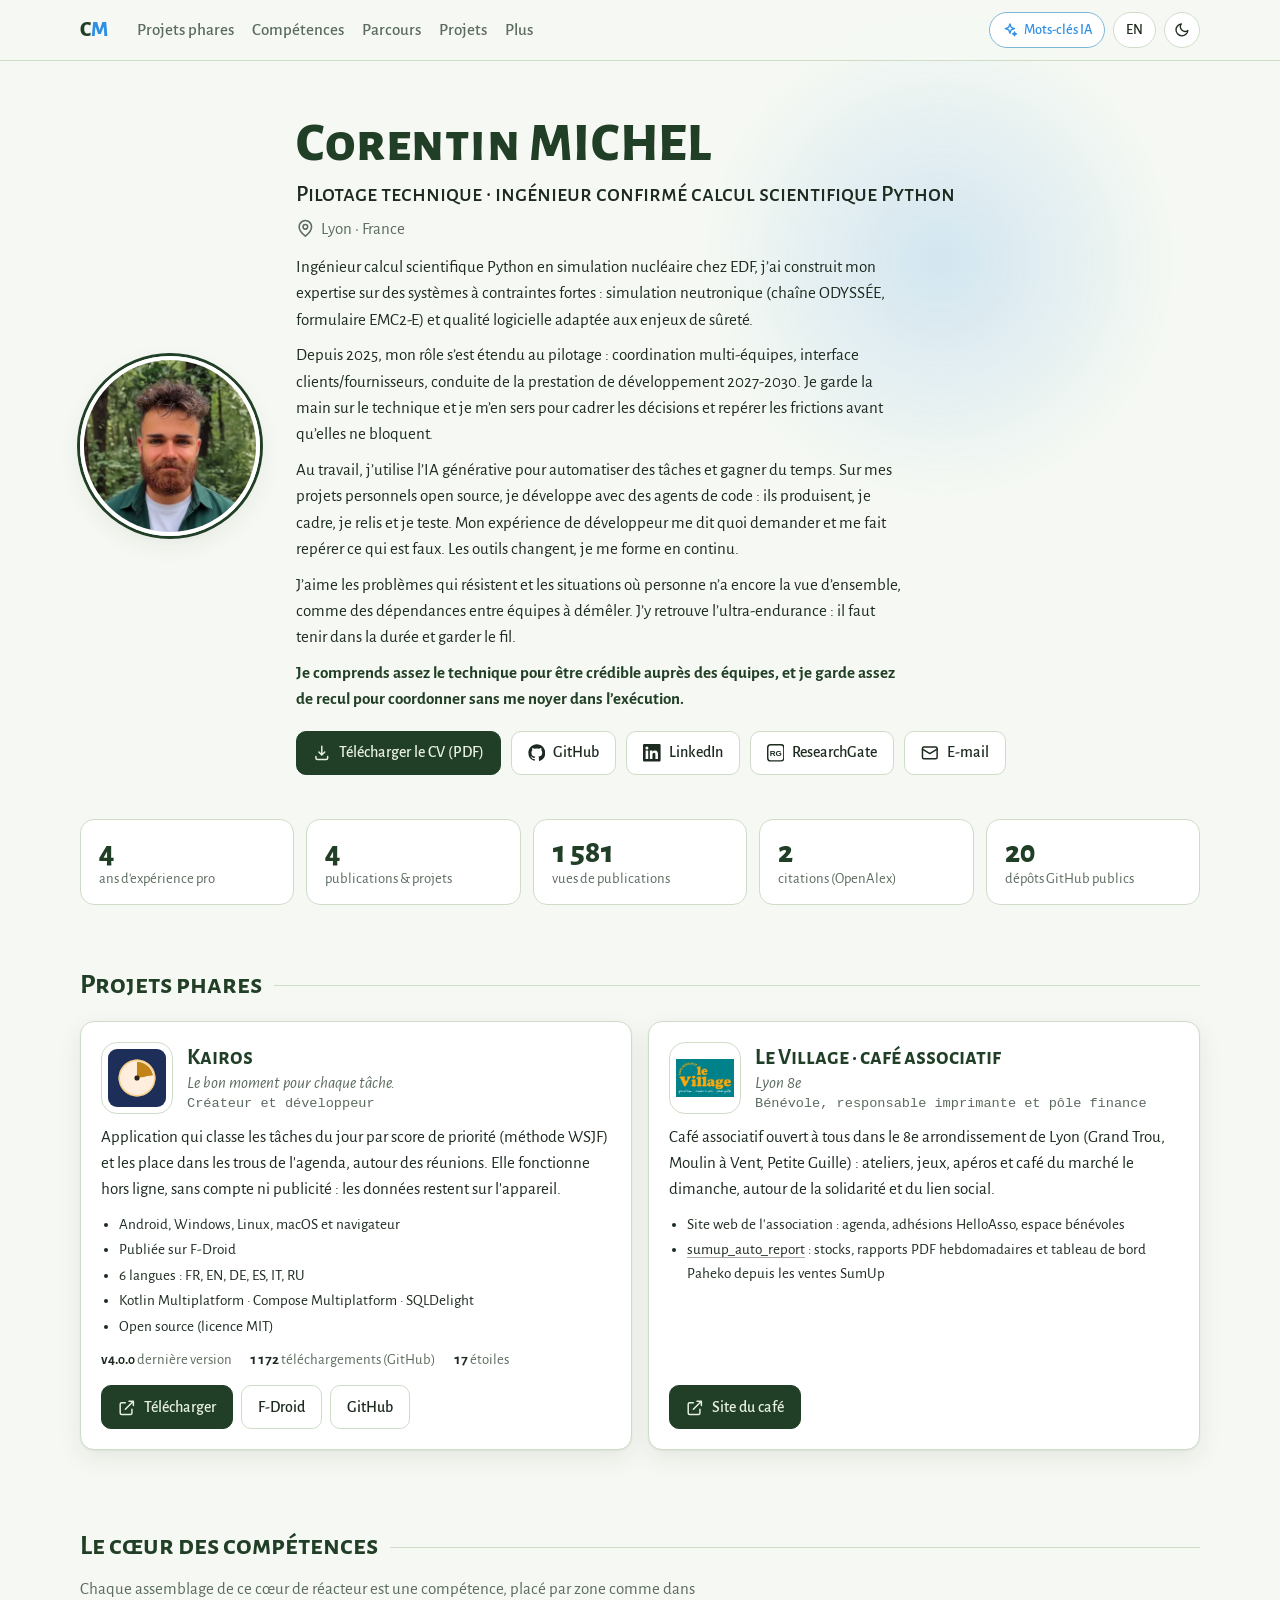
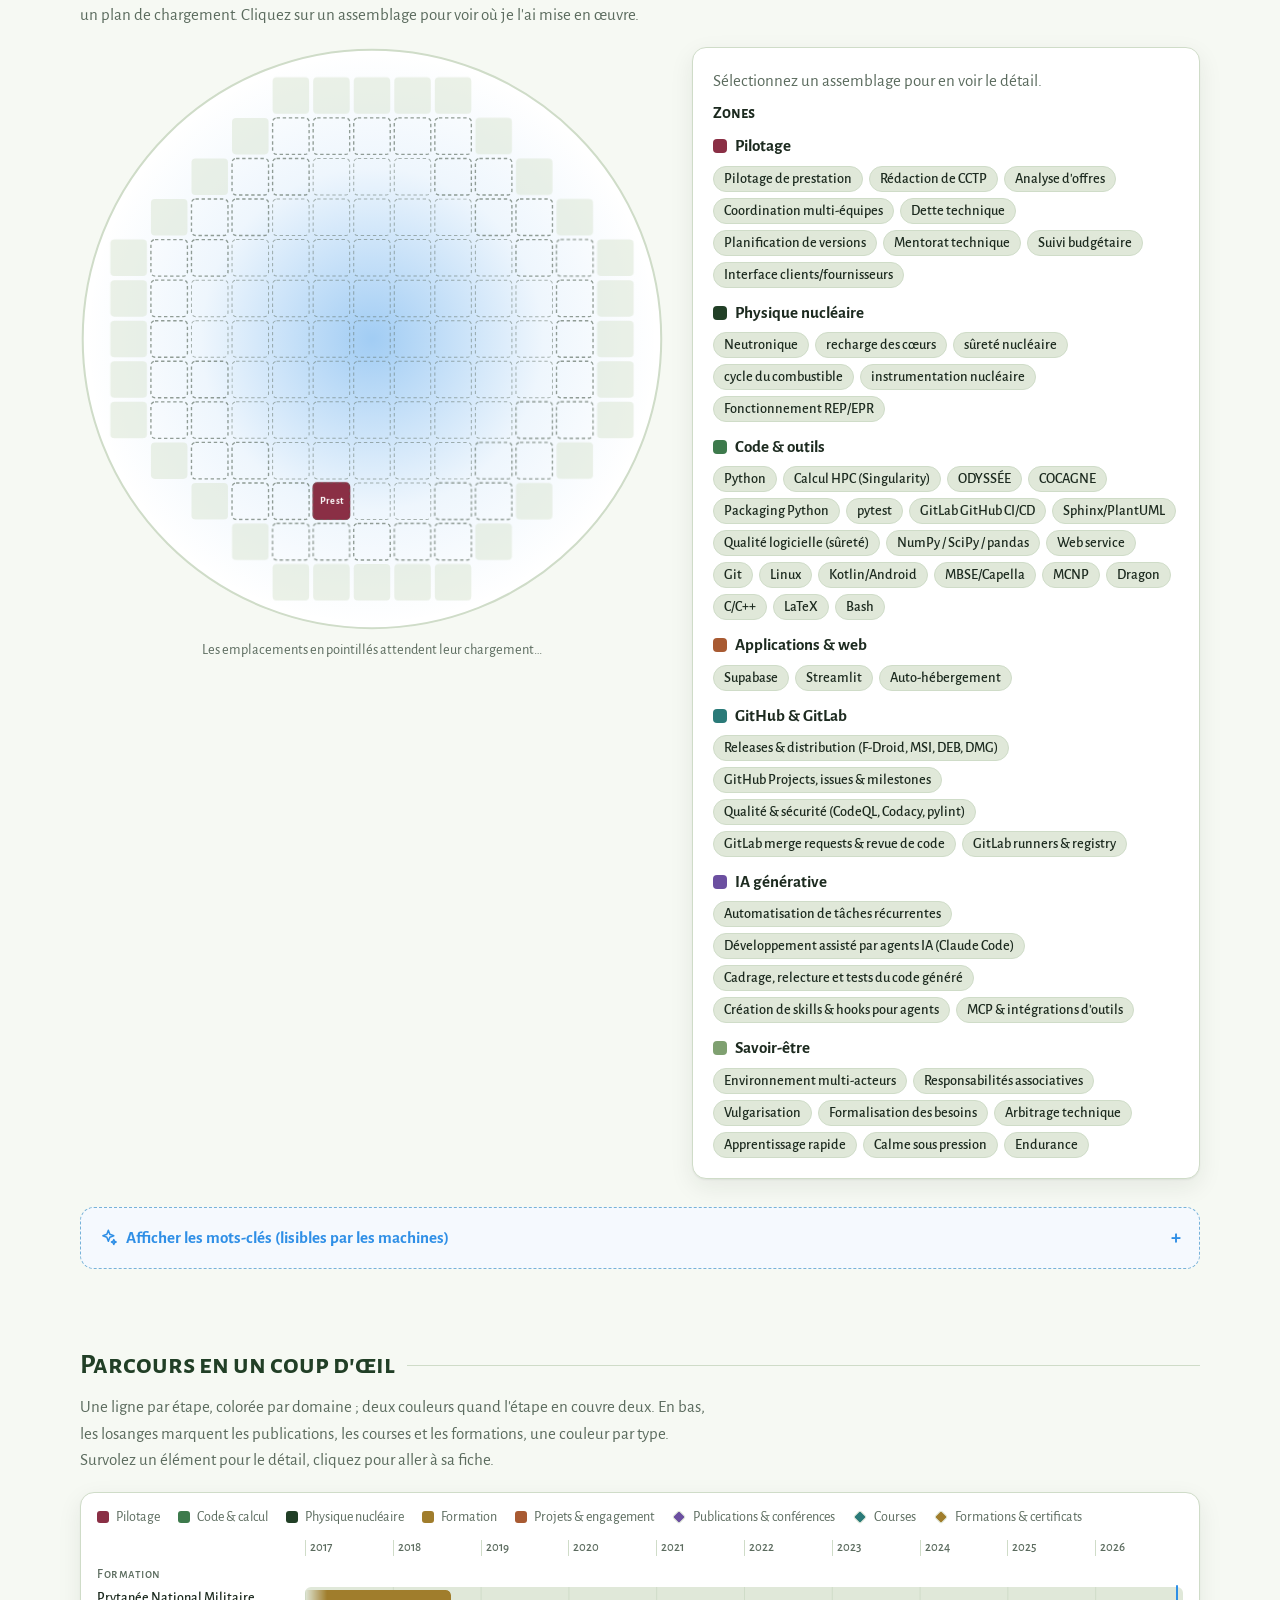
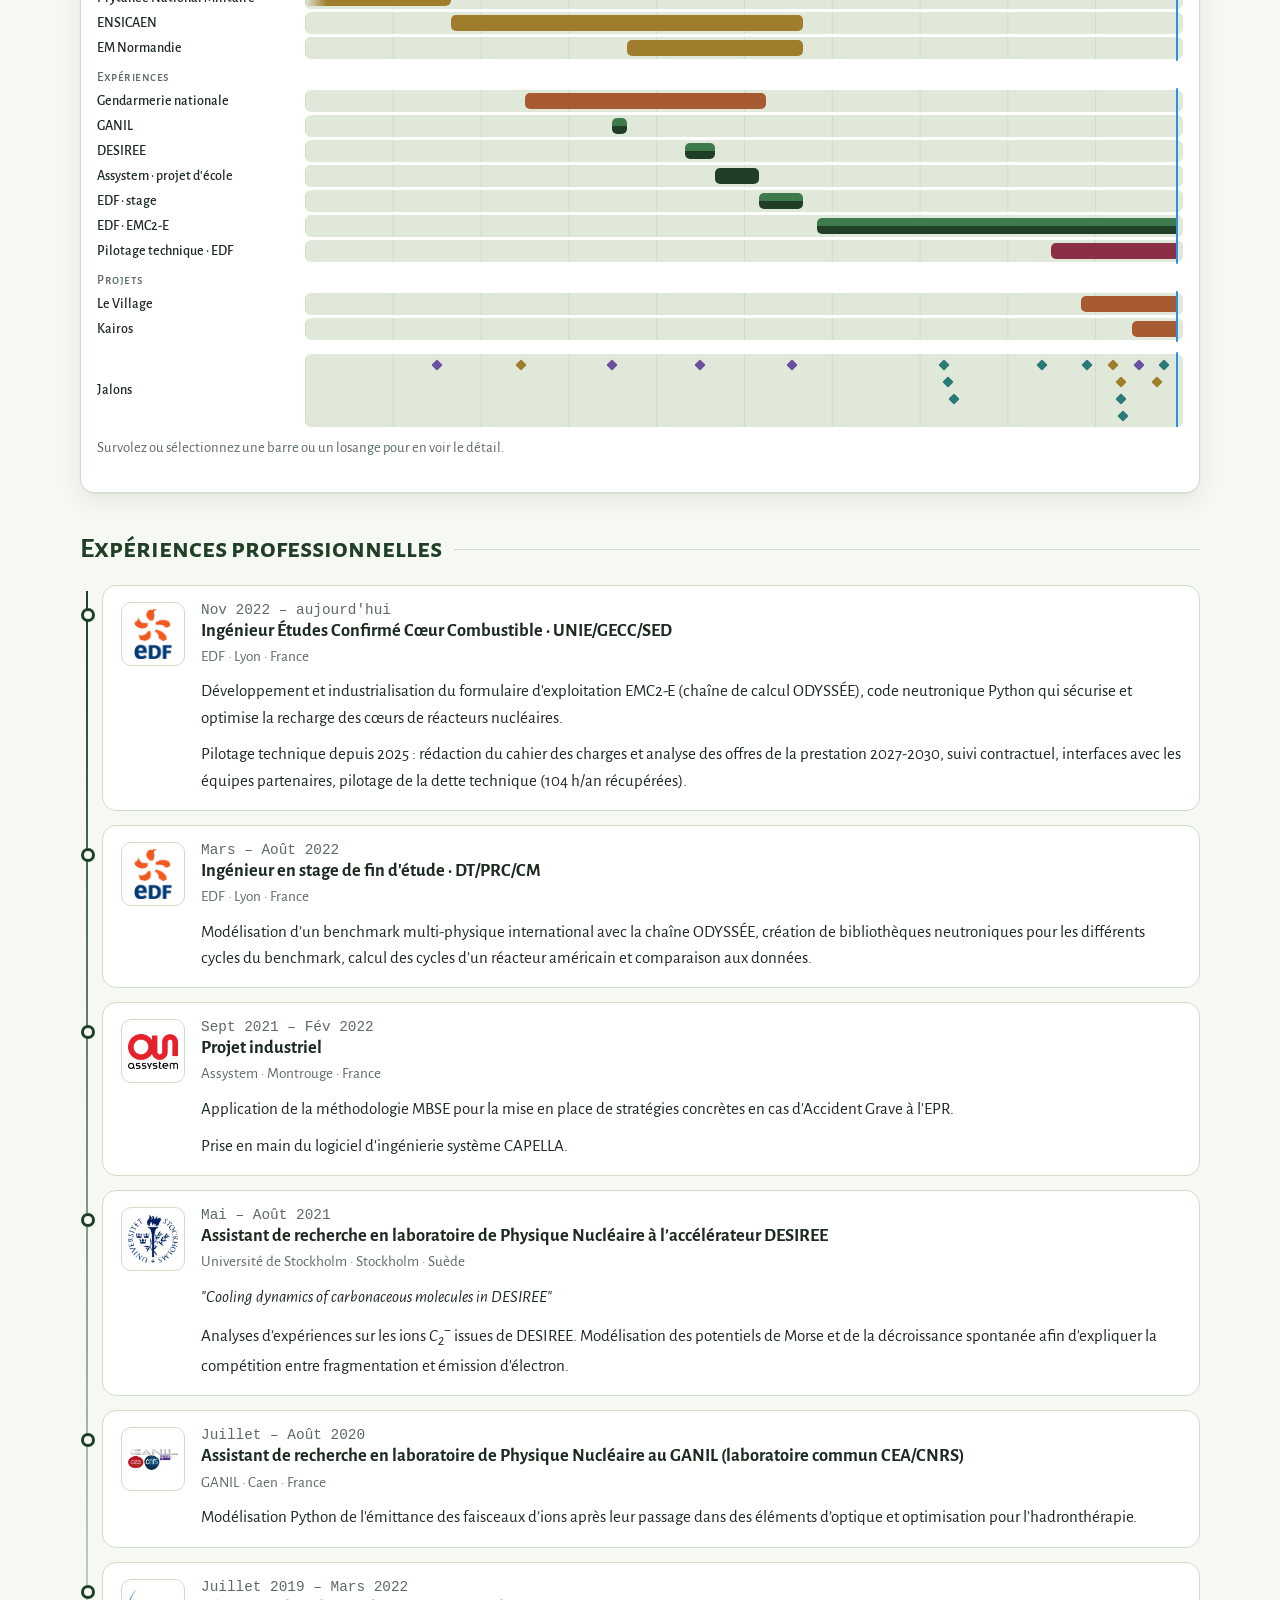
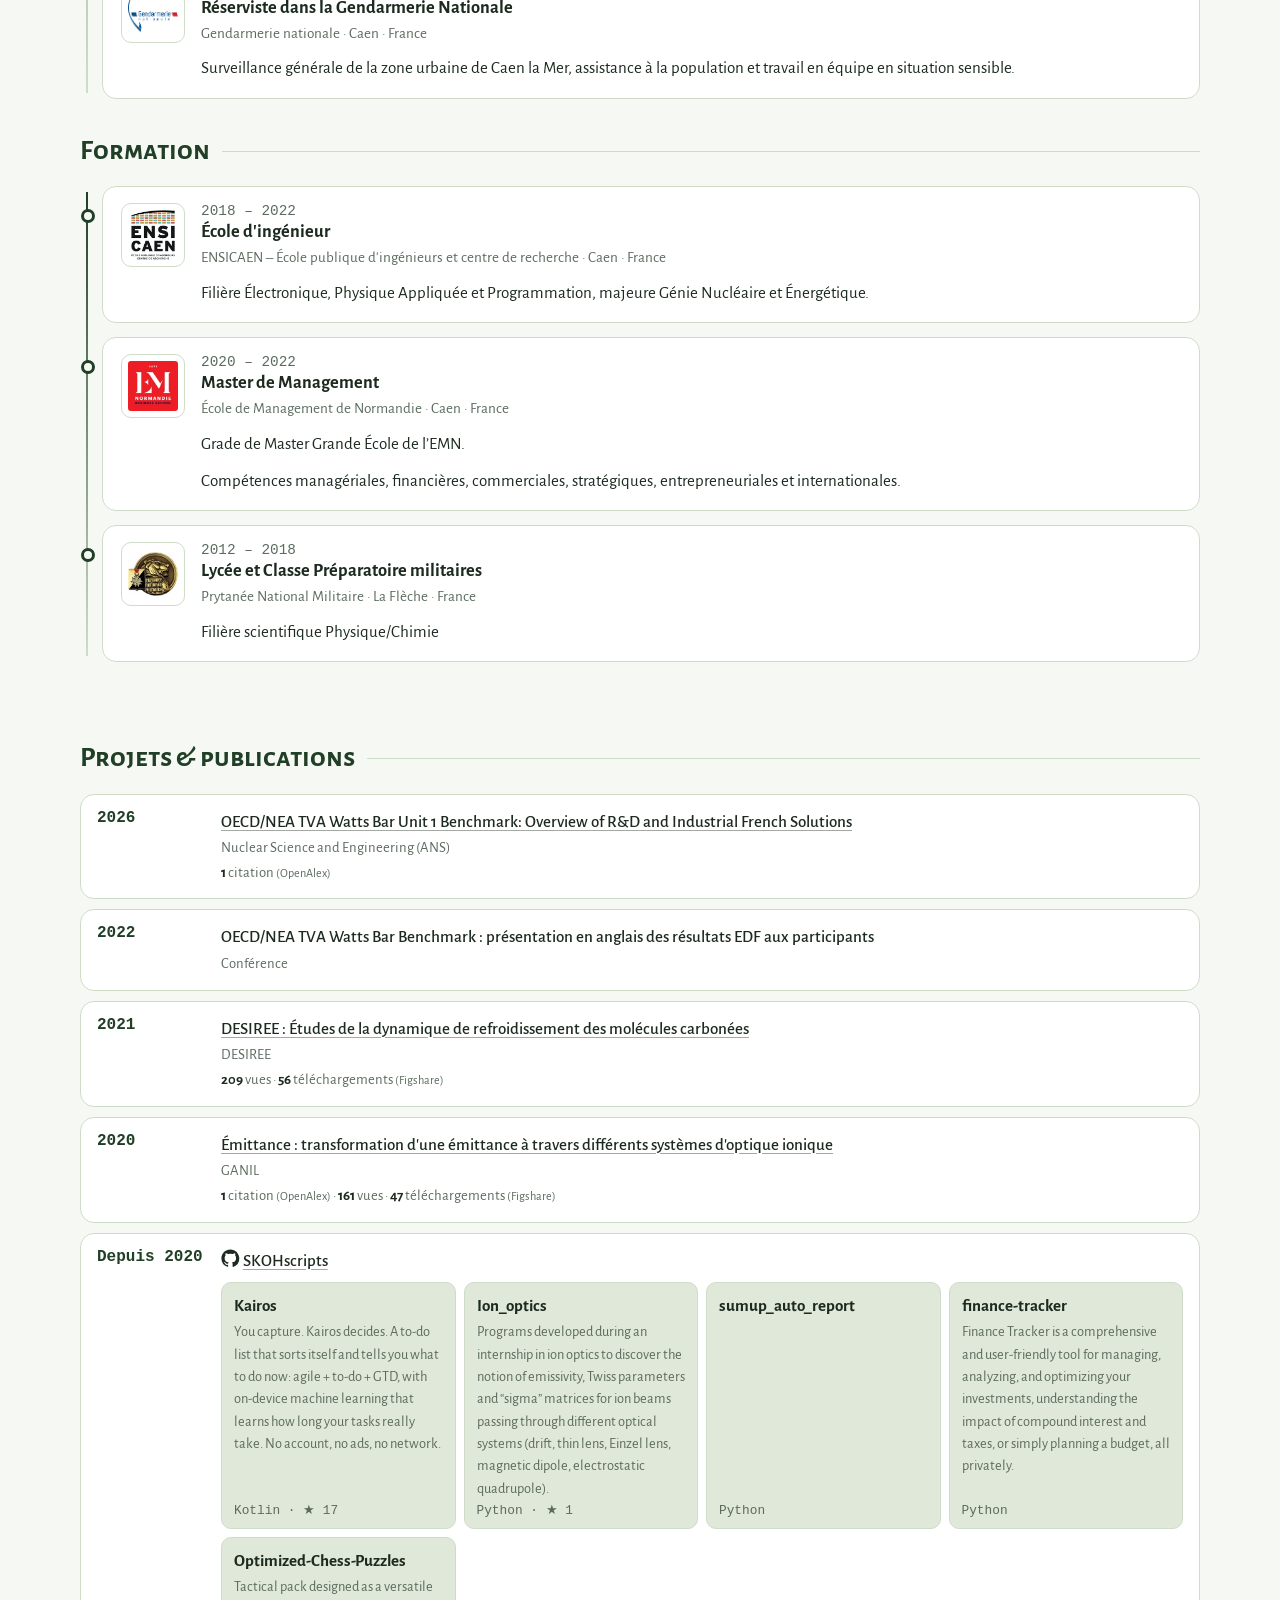
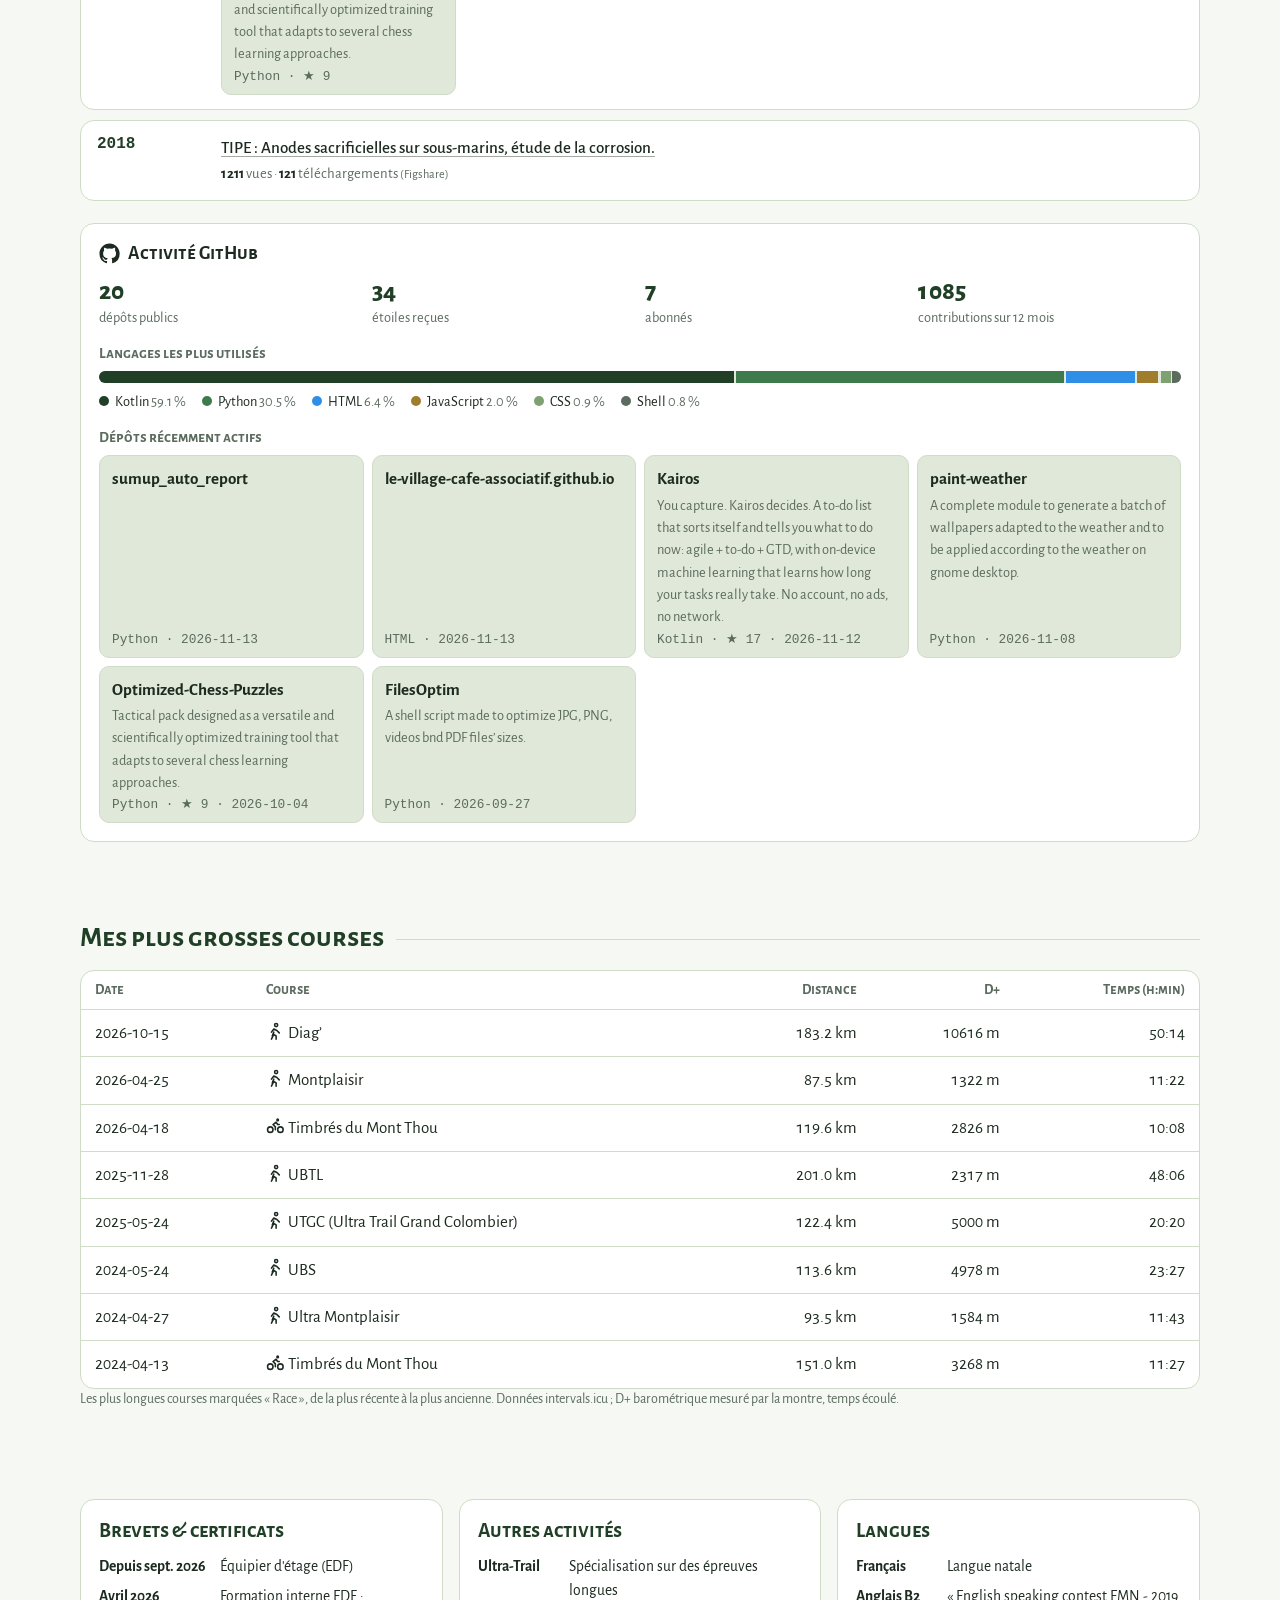
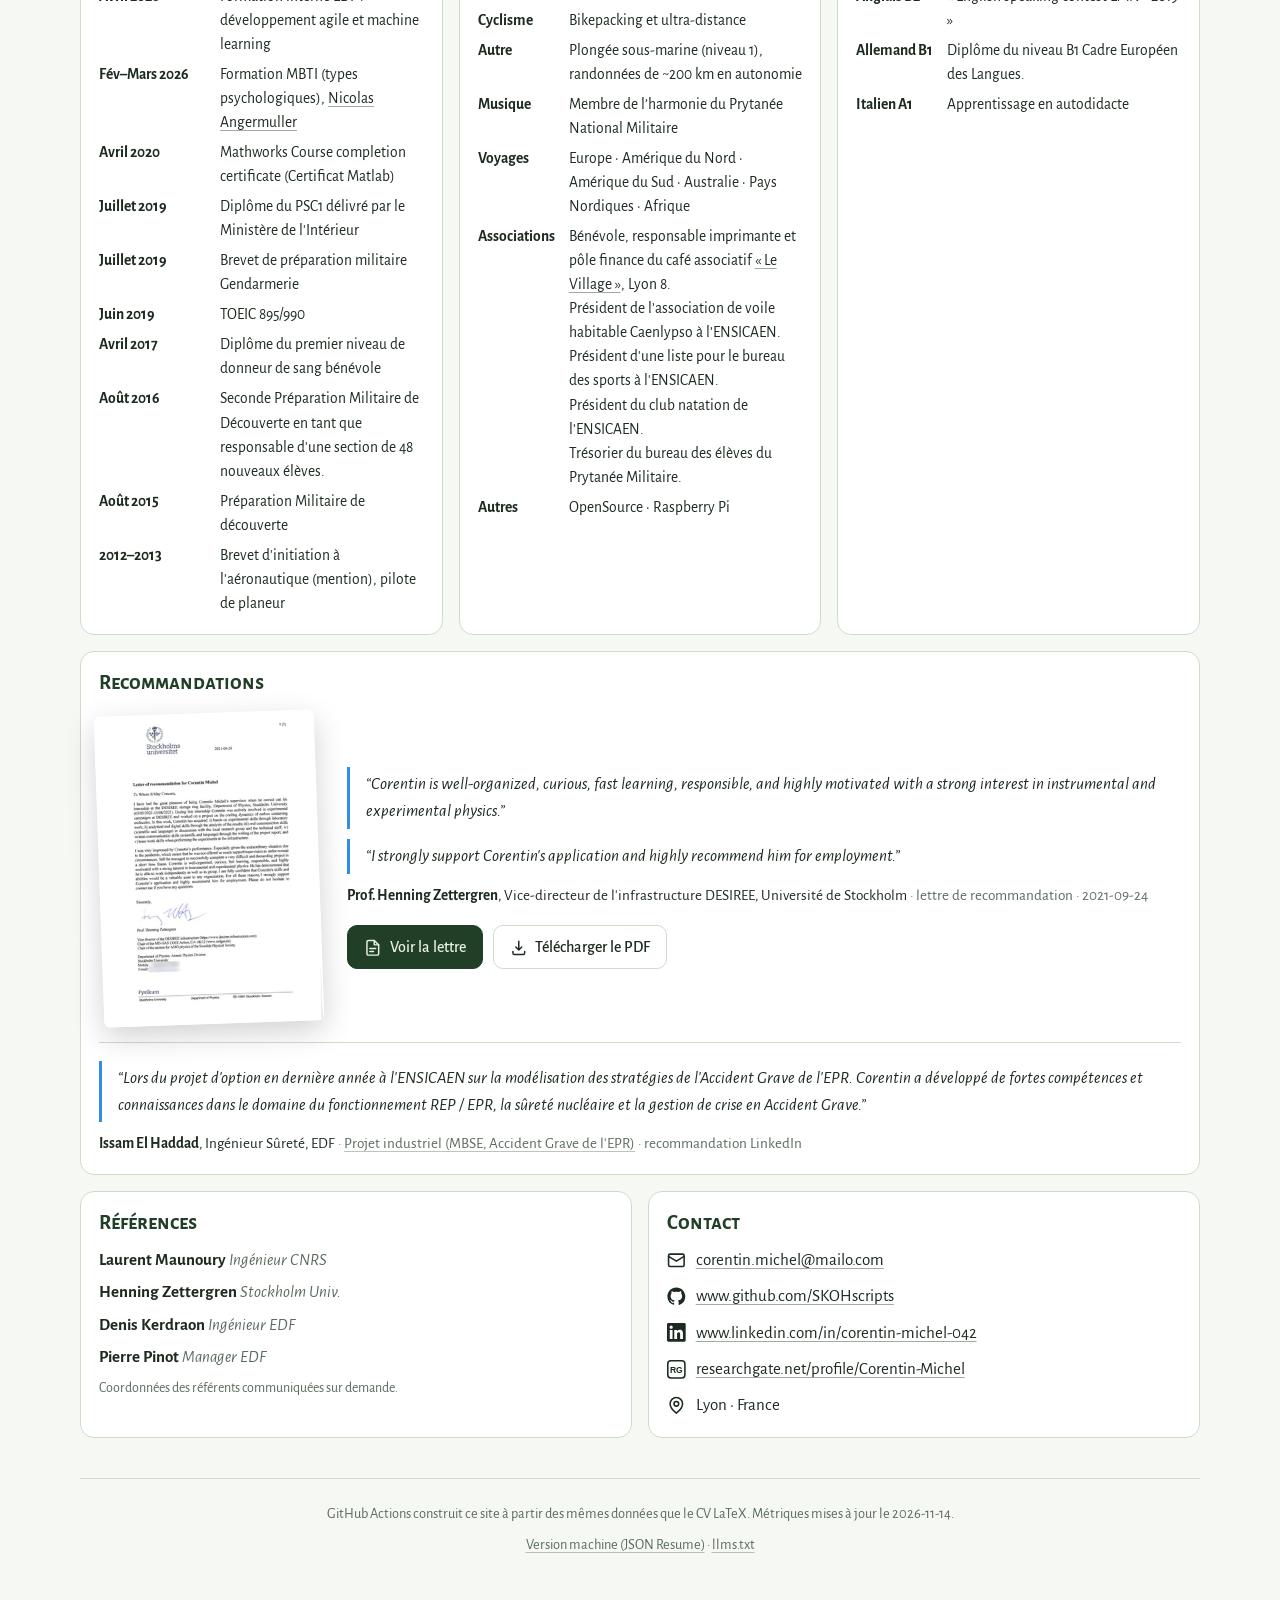
==== commit a153fb5d: "Publication du site (2026-11-14)" ====
--- a/index.html
+++ b/index.html
@@ -3,17 +3,17 @@
 <head>
 <meta charset="utf-8">
 <meta name="viewport" content="width=device-width, initial-scale=1">
-<title>Corentin Michel — Ingénieur confirmé calcul scientifique Python · pilotage technique</title>
+<title>Corentin Michel · Pilotage technique · ingénieur confirmé calcul scientifique Python</title>
 <meta name="description" content="CV de Corentin Michel, ingénieur confirmé en calcul scientifique Python, neutronique et pilotage technique chez EDF (chaîne ODYSSÉE, EMC2-E), à Lyon : expériences, compétences, publications et lettre de recommandation.">
 <meta name="author" content="Corentin Michel">
-<meta name="keywords" content="Python, calcul scientifique, neutronique, modélisation, simulation, industrialisation de code, pilotage technique, CCTP, analyse d&#39;offres, suivi de prestation, dette technique, planification de versions, suivi budgétaire, mentorat, coordination multi-équipes, interface clients/fournisseurs, réacteurs nucléaires, sûreté nucléaire, cœur de réacteur, physique nucléaire, recharge des cœurs, fonctionnement REP/EPR, qualité logicielle, benchmark multi-physique, optique ionique, hadronthérapie, ODYSSÉE, EMC2-E, MCNP, Dragon, COCAGNE, Linux, Git, LaTeX, C/C++, open source, MBSE, Capella, Matlab, GitHub Actions, GitLab CI/CD, CI/CD, Claude Code, agents IA, MCP, Android, Supabase, Streamlit, EDF, ENSICAEN, GANIL, CEA/CNRS, Université de Stockholm, EM Normandie">
+<meta name="keywords" content="Python, calcul scientifique, neutronique, physique des réacteurs, modélisation, simulation, calcul haute performance (HPC), industrialisation de code, pilotage technique, gestion de projet, appel d&#39;offres, CCTP, analyse d&#39;offres, suivi de prestation, dette technique, planification de versions, suivi budgétaire, mentorat, coordination multi-équipes, interface clients/fournisseurs, gestion des parties prenantes, rédaction technique, apprentissage continu, réacteurs nucléaires, sûreté nucléaire, cœur de réacteur, physique nucléaire, recharge des cœurs, fonctionnement REP/EPR, qualité logicielle, benchmark multi-physique, OCDE/AEN, ODYSSÉE, EMC2-E, MCNP, Dragon, COCAGNE, Linux, Git, LaTeX, C/C++, open source, MBSE, Capella, GitHub Actions, GitLab CI/CD, CI/CD, Claude Code, IA générative, agents IA, revue de code, automatisation, MCP, Android, Supabase, Streamlit, EDF, ENSICAEN, GANIL, CEA/CNRS, Université de Stockholm, EM Normandie">
 <link rel="canonical" href="https://skohscripts.github.io/">
 <link rel="alternate" hreflang="fr" href="https://skohscripts.github.io/">
 <link rel="alternate" hreflang="en" href="https://skohscripts.github.io/en/">
 <link rel="alternate" hreflang="x-default" href="https://skohscripts.github.io/">
 <link rel="alternate" type="application/json" title="JSON Resume" href="cv.json">
 <meta property="og:type" content="profile">
-<meta property="og:title" content="Corentin Michel — Ingénieur confirmé calcul scientifique Python · pilotage technique">
+<meta property="og:title" content="Corentin Michel · Pilotage technique · ingénieur confirmé calcul scientifique Python">
 <meta property="og:description" content="CV de Corentin Michel, ingénieur confirmé en calcul scientifique Python, neutronique et pilotage technique chez EDF (chaîne ODYSSÉE, EMC2-E), à Lyon : expériences, compétences, publications et lettre de recommandation.">
 <meta property="og:url" content="https://skohscripts.github.io/">
 <meta property="og:image" content="https://skohscripts.github.io/assets/img/photo.webp">
@@ -40,8 +40,8 @@
    "@type": "Person",
    "@id": "https://skohscripts.github.io/#me",
    "name": "Corentin Michel",
-   "jobTitle": "Ingénieur confirmé calcul scientifique Python · pilotage technique",
-   "description": "Ingénieur développeur spécialisé en calcul scientifique et neutronique : développement de codes Python pour la sûreté et l’optimisation du cœur des réacteurs nucléaires (chaîne ODYSSÉE, formulaire d’exploitation EMC2-E). Depuis 2025, pilotage technique dans l’équipe : suivi du contrat de prestation, cahier des charges et analyse des offres 2027-2030, pilotage de la dette technique avec les autres équipes. Habitué aux chaînes de calcul industrielles complexes et à l’industrialisation de code en environnement contraint ; fort engagement associatif, open source et Linux.",
+   "jobTitle": "Pilotage technique · ingénieur confirmé calcul scientifique Python",
+   "description": "Depuis 2025, j’assure le pilotage technique dans l’équipe : suivi du contrat de prestation, cahier des charges et analyse des offres 2027-2030, coordination avec les autres équipes, dette technique. Je m’appuie sur ma pratique du développement : j’écris et j’industrialise du code Python de neutronique qui sécurise et optimise la recharge des cœurs de réacteurs nucléaires (chaîne ODYSSÉE, formulaire EMC2-E). J’automatise des tâches au travail avec l’IA générative ; sur mes projets open source, je développe avec des agents de code dont je relis et teste la production. Engagé dans l’associatif, l’open source et Linux.",
    "url": "https://skohscripts.github.io/",
    "image": "https://skohscripts.github.io/assets/img/photo.webp",
    "address": {
@@ -71,49 +71,49 @@
     "Pilotage de prestation",
     "Rédaction de CCTP",
     "Analyse d'offres",
+    "Coordination multi-équipes",
     "Dette technique",
     "Planification de versions",
     "Mentorat technique",
     "Suivi budgétaire",
-    "Coordination multi-équipes",
     "Interface clients/fournisseurs",
     "Neutronique",
+    "recharge des cœurs",
+    "sûreté nucléaire",
+    "cycle du combustible",
     "instrumentation nucléaire",
-    "cycle du combustible",
     "Fonctionnement REP/EPR",
     "Python",
-    "LaTeX",
+    "Calcul HPC (Singularity)",
+    "ODYSSÉE",
+    "COCAGNE",
+    "Packaging Python",
+    "pytest",
+    "GitLab GitHub CI/CD",
+    "Sphinx/PlantUML",
+    "Qualité logicielle (sûreté)",
+    "NumPy / SciPy / pandas",
+    "Web service",
+    "Git",
     "Linux",
-    "Git",
-    "ODYSSÉE",
-    "CARABAS",
-    "COCAGNE",
+    "Kotlin/Android",
+    "MBSE/Capella",
     "MCNP",
     "Dragon",
     "C/C++",
-    "systèmes embarqués",
-    "Web service",
-    "Packaging Python",
-    "pytest",
-    "Sphinx/PlantUML",
-    "Singularity (HPC)",
-    "Kotlin/Android",
-    "MBSE/Capella",
-    "NumPy / SciPy / pandas",
-    "Qualité logicielle (sûreté)",
-    "Matplotlib",
+    "LaTeX",
     "Bash",
     "Supabase",
     "Streamlit",
     "Auto-hébergement",
-    "GitLab GitHub CI/CD",
-    "GitHub Pages",
     "Releases & distribution (F-Droid, MSI, DEB, DMG)",
     "GitHub Projects, issues & milestones",
     "Qualité & sécurité (CodeQL, Codacy, pylint)",
     "GitLab merge requests & revue de code",
     "GitLab runners & registry",
+    "Automatisation de tâches récurrentes",
     "Développement assisté par agents IA (Claude Code)",
+    "Cadrage, relecture et tests du code généré",
     "Création de skills & hooks pour agents",
     "MCP & intégrations d'outils",
     "Environnement multi-acteurs",
@@ -126,10 +126,14 @@
     "Endurance",
     "calcul scientifique",
     "neutronique",
+    "physique des réacteurs",
     "modélisation",
     "simulation",
+    "calcul haute performance (HPC)",
     "industrialisation de code",
     "pilotage technique",
+    "gestion de projet",
+    "appel d'offres",
     "CCTP",
     "analyse d'offres",
     "suivi de prestation",
@@ -139,26 +143,28 @@
     "mentorat",
     "coordination multi-équipes",
     "interface clients/fournisseurs",
+    "gestion des parties prenantes",
+    "rédaction technique",
+    "apprentissage continu",
     "réacteurs nucléaires",
-    "sûreté nucléaire",
     "cœur de réacteur",
     "physique nucléaire",
-    "recharge des cœurs",
     "fonctionnement REP/EPR",
     "qualité logicielle",
     "benchmark multi-physique",
-    "optique ionique",
-    "hadronthérapie",
+    "OCDE/AEN",
     "EMC2-E",
     "open source",
     "MBSE",
     "Capella",
-    "Matlab",
     "GitHub Actions",
     "GitLab CI/CD",
     "CI/CD",
     "Claude Code",
+    "IA générative",
     "agents IA",
+    "revue de code",
+    "automatisation",
     "MCP",
     "Android",
     "EDF",
@@ -249,9 +255,9 @@
   <img class="hero__photo" src="assets/img/photo.webp" alt="Corentin Michel" width="180" height="180">
   <div class="hero__text">
     <h1 class="hero__name">Corentin MICHEL</h1>
-    <p class="hero__title">Ingénieur confirmé calcul scientifique Python · pilotage technique</p>
+    <p class="hero__title">Pilotage technique · ingénieur confirmé calcul scientifique Python</p>
     <p class="hero__place"><svg class="icon" viewBox="0 0 24 24" aria-hidden="true" fill="none" stroke="currentColor" stroke-width="2" stroke-linecap="round" stroke-linejoin="round"><path d="M20 10c0 6-8 12-8 12S4 16 4 10a8 8 0 0 1 16 0Z"/><circle cx="12" cy="10" r="3"/></svg> Lyon · France</p>
-    <div class="hero__summary"><p>Ingénieur calcul scientifique Python en simulation nucléaire chez EDF, j’ai construit mon expertise sur des systèmes à contraintes fortes : calcul scientifique, simulation neutronique (chaîne ODYSSÉE, formulaire EMC2-E) et qualité logicielle adaptée aux enjeux de sûreté.</p><p>Depuis 2025, mon rôle s’est étendu au pilotage : coordination multi-équipes, interface clients/fournisseurs, conduite de la prestation de développement 2027-2030. Sans abandonner le technique : je m’en sers pour cadrer les décisions et anticiper les frictions avant qu’elles ne bloquent.</p><p>Ce qui m’attire : les problèmes qui résistent, les dépendances entre équipes à démêler, les situations où personne n’a encore la vue d’ensemble. La même logique qu’en ultra-endurance : tenir dans la durée, analyser, ne pas lâcher le fil.</p><p><strong>Une compréhension technique assez fine pour être crédible auprès des équipes, assez de recul pour coordonner sans se noyer dans l’exécution.</strong></p></div>
+    <div class="hero__summary"><p>Ingénieur calcul scientifique Python en simulation nucléaire chez EDF, j’ai construit mon expertise sur des systèmes à contraintes fortes : simulation neutronique (chaîne ODYSSÉE, formulaire EMC2-E) et qualité logicielle adaptée aux enjeux de sûreté.</p><p>Depuis 2025, mon rôle s’est étendu au pilotage : coordination multi-équipes, interface clients/fournisseurs, conduite de la prestation de développement 2027-2030. Je garde la main sur le technique et je m’en sers pour cadrer les décisions et repérer les frictions avant qu’elles ne bloquent.</p><p>Au travail, j’utilise l’IA générative pour automatiser des tâches et gagner du temps. Sur mes projets personnels open source, je développe avec des agents de code : ils produisent, je cadre, je relis et je teste. Mon expérience de développeur me dit quoi demander et me fait repérer ce qui est faux. Les outils changent, je me forme en continu.</p><p>J’aime les problèmes qui résistent et les situations où personne n’a encore la vue d’ensemble, comme des dépendances entre équipes à démêler. J’y retrouve l’ultra-endurance : il faut tenir dans la durée et garder le fil.</p><p><strong>Je comprends assez le technique pour être crédible auprès des équipes, et je garde assez de recul pour coordonner sans me noyer dans l’exécution.</strong></p></div>
     <div class="hero__actions">
       <a class="btn btn--primary" href="Corentin_Michel_CV.pdf" download><svg class="icon" viewBox="0 0 24 24" aria-hidden="true" fill="none" stroke="currentColor" stroke-width="2" stroke-linecap="round" stroke-linejoin="round"><path d="M12 3v12m0 0-4-4m4 4 4-4M4 17v2a2 2 0 0 0 2 2h12a2 2 0 0 0 2-2v-2"/></svg>Télécharger le CV (PDF)</a>
       <a class="btn" href="https://github.com/SKOHscripts" rel="me noopener"><svg class="icon" viewBox="0 0 24 24" aria-hidden="true"><path fill="currentColor" d="M12 .5C5.65.5.5 5.65.5 12a11.5 11.5 0 0 0 7.86 10.92c.58.1.79-.25.79-.56v-2c-3.2.7-3.87-1.37-3.87-1.37-.52-1.33-1.28-1.69-1.28-1.69-1.04-.71.08-.7.08-.7 1.15.08 1.76 1.19 1.76 1.19 1.03 1.76 2.69 1.25 3.35.96.1-.75.4-1.25.73-1.54-2.55-.29-5.24-1.28-5.24-5.68 0-1.26.45-2.28 1.18-3.09-.12-.29-.51-1.46.11-3.04 0 0 .97-.31 3.17 1.18a11 11 0 0 1 5.77 0c2.2-1.49 3.17-1.18 3.17-1.18.62 1.58.23 2.75.11 3.04.74.81 1.18 1.83 1.18 3.09 0 4.41-2.69 5.38-5.25 5.67.41.36.78 1.06.78 2.14v3.17c0 .31.21.67.8.56A11.5 11.5 0 0 0 23.5 12C23.5 5.65 18.35.5 12 .5Z"/></svg>GitHub</a>
@@ -272,12 +278,12 @@
     <span class="counter__label">publications &amp; projets</span>
   </div>
   <div class="counter fade-in">
-    <span class="counter__value" data-count="1572">1 572</span>
+    <span class="counter__value" data-count="1581">1 581</span>
     <span class="counter__label">vues de publications</span>
   </div>
   <div class="counter fade-in">
-    <span class="counter__value" data-count="1">1</span>
-    <span class="counter__label">citation (OpenAlex)</span>
+    <span class="counter__value" data-count="2">2</span>
+    <span class="counter__label">citations (OpenAlex)</span>
   </div>
   <div class="counter fade-in">
     <span class="counter__value" data-count="20">20</span>
@@ -297,17 +303,17 @@
           <p class="feat__role">Créateur et développeur</p>
         </div>
       </header>
-      <p>Application qui classe les tâches du jour par score de priorité (méthode WSJF) et les place dans les trous de l&#39;agenda, autour des réunions. Sans compte, sans publicité, sans réseau : les données restent sur l&#39;appareil.</p>
+      <p>Application qui classe les tâches du jour par score de priorité (méthode WSJF) et les place dans les trous de l&#39;agenda, autour des réunions. Elle fonctionne hors ligne, sans compte ni publicité : les données restent sur l&#39;appareil.</p>
       <ul class="feat__facts"><li>Android, Windows, Linux, macOS et navigateur</li><li>Publiée sur F-Droid</li><li>6 langues : FR, EN, DE, ES, IT, RU</li><li>Kotlin Multiplatform · Compose Multiplatform · SQLDelight</li><li>Open source (licence MIT)</li></ul>
       <p class="feat__stats">
-<span><strong>v4.0.0</strong> dernière version</span><span><strong data-count="983">983</strong> téléchargements (GitHub)</span><span><strong data-count="15">15</strong> étoiles</span>      </p>
+<span><strong>v4.0.0</strong> dernière version</span><span><strong data-count="1172">1 172</strong> téléchargements (GitHub)</span><span><strong data-count="17">17</strong> étoiles</span>      </p>
       <div class="feat__links">
 <a class="btn btn--primary" href="https://skohscripts.github.io/Kairos/"><svg class="icon" viewBox="0 0 24 24" aria-hidden="true" fill="none" stroke="currentColor" stroke-width="2" stroke-linecap="round" stroke-linejoin="round"><path d="M15 3h6v6m0-6L10 14M19 14v5a2 2 0 0 1-2 2H5a2 2 0 0 1-2-2V7a2 2 0 0 1 2-2h5"/></svg>Télécharger</a><a class="btn" href="https://f-droid.org/packages/com.skohscripts.kairos/">F-Droid</a><a class="btn" href="https://github.com/SKOHscripts/Kairos">GitHub</a>      </div>
     </article>
     <article class="feat fade-in" id="feat-levillage">
       <header class="feat__head">
 <img class="feat__logo" src="assets/img/featured/levillage.webp" alt="" loading="lazy">        <div>
-          <h3 class="feat__name">Le Village — café associatif</h3>
+          <h3 class="feat__name">Le Village · café associatif</h3>
           <p class="feat__tagline">Lyon 8e</p>
           <p class="feat__role">Bénévole, responsable imprimante et pôle finance</p>
         </div>
@@ -326,7 +332,7 @@
   <p class="section__intro fade-in">Chaque assemblage de ce cœur de réacteur est une compétence, placé par zone comme dans un plan de chargement. Cliquez sur un assemblage pour voir où je l&#39;ai mise en œuvre.</p>
   <div class="core">
     <div class="core__figure fade-in">
-      <svg class="core__svg" viewBox="0 0 810 810" role="group" aria-label="Le cœur des compétences">
+      <svg class="core__svg" viewBox="0 0 864 864" role="group" aria-label="Le cœur des compétences">
         <defs>
           <radialGradient id="flux" cx="50%" cy="50%" r="50%">
             <stop offset="0%" stop-color="var(--cherenkov)" stop-opacity=".45"/>
@@ -334,502 +340,540 @@
             <stop offset="100%" stop-color="var(--cherenkov)" stop-opacity="0"/>
           </radialGradient>
         </defs>
-        <circle class="core__vessel" cx="405.2" cy="405.2" r="401.2"/>
-        <circle class="core__flux" cx="405.2" cy="405.2" r="395.2" fill="url(#flux)"/>
-        <rect class="asm-socket" x="378.2" y="378.2" width="54" height="54" rx="6"/>
+        <circle class="core__vessel" cx="431.9" cy="431.9" r="427.9"/>
+        <circle class="core__flux" cx="431.9" cy="431.9" r="421.9" fill="url(#flux)"/>
+        <rect class="asm-socket" x="404.9" y="404.9" width="54" height="54" rx="6"/>
         <g class="asm asm--pilot" data-skill="pilot-0" tabindex="0" role="button" aria-label="Pilotage de prestation" style="--i: 0">
           <title>Pilotage de prestation</title>
-          <rect x="378.2" y="378.2" width="54" height="54" rx="6"/>
-          <text x="405.2" y="405.2">Prest</text>
-        </g>
-        <rect class="asm-socket" x="378.2" y="318.2" width="54" height="54" rx="6"/>
+          <rect x="404.9" y="404.9" width="54" height="54" rx="6"/>
+          <text x="431.9" y="431.9">Prest</text>
+        </g>
+        <rect class="asm-socket" x="404.9" y="344.9" width="54" height="54" rx="6"/>
         <g class="asm asm--pilot" data-skill="pilot-1" tabindex="0" role="button" aria-label="Rédaction de CCTP" style="--i: 1">
           <title>Rédaction de CCTP</title>
-          <rect x="378.2" y="318.2" width="54" height="54" rx="6"/>
-          <text x="405.2" y="345.2">CCTP</text>
-        </g>
-        <rect class="asm-socket" x="438.2" y="378.2" width="54" height="54" rx="6"/>
+          <rect x="404.9" y="344.9" width="54" height="54" rx="6"/>
+          <text x="431.9" y="371.9">CCTP</text>
+        </g>
+        <rect class="asm-socket" x="464.9" y="404.9" width="54" height="54" rx="6"/>
         <g class="asm asm--pilot" data-skill="pilot-2" tabindex="0" role="button" aria-label="Analyse d&#39;offres" style="--i: 2">
           <title>Analyse d&#39;offres</title>
-          <rect x="438.2" y="378.2" width="54" height="54" rx="6"/>
-          <text x="465.2" y="405.2">AO</text>
-        </g>
-        <rect class="asm-socket" x="378.2" y="438.2" width="54" height="54" rx="6"/>
-        <g class="asm asm--pilot" data-skill="pilot-3" tabindex="0" role="button" aria-label="Dette technique" style="--i: 3">
+          <rect x="464.9" y="404.9" width="54" height="54" rx="6"/>
+          <text x="491.9" y="431.9">AO</text>
+        </g>
+        <rect class="asm-socket" x="404.9" y="464.9" width="54" height="54" rx="6"/>
+        <g class="asm asm--pilot" data-skill="pilot-3" tabindex="0" role="button" aria-label="Coordination multi-équipes" style="--i: 3">
+          <title>Coordination multi-équipes</title>
+          <rect x="404.9" y="464.9" width="54" height="54" rx="6"/>
+          <text x="431.9" y="491.9">Coord</text>
+        </g>
+        <rect class="asm-socket" x="344.9" y="404.9" width="54" height="54" rx="6"/>
+        <g class="asm asm--pilot" data-skill="pilot-4" tabindex="0" role="button" aria-label="Dette technique" style="--i: 4">
           <title>Dette technique</title>
-          <rect x="378.2" y="438.2" width="54" height="54" rx="6"/>
-          <text x="405.2" y="465.2">Dette</text>
-        </g>
-        <rect class="asm-socket" x="318.2" y="378.2" width="54" height="54" rx="6"/>
-        <g class="asm asm--pilot" data-skill="pilot-4" tabindex="0" role="button" aria-label="Planification de versions" style="--i: 4">
+          <rect x="344.9" y="404.9" width="54" height="54" rx="6"/>
+          <text x="371.9" y="431.9">Dette</text>
+        </g>
+        <rect class="asm-socket" x="344.9" y="344.9" width="54" height="54" rx="6"/>
+        <g class="asm asm--pilot" data-skill="pilot-5" tabindex="0" role="button" aria-label="Planification de versions" style="--i: 5">
           <title>Planification de versions</title>
-          <rect x="318.2" y="378.2" width="54" height="54" rx="6"/>
-          <text x="345.2" y="405.2">Plan</text>
-        </g>
-        <rect class="asm-socket" x="318.2" y="318.2" width="54" height="54" rx="6"/>
-        <g class="asm asm--pilot" data-skill="pilot-5" tabindex="0" role="button" aria-label="Mentorat technique" style="--i: 5">
+          <rect x="344.9" y="344.9" width="54" height="54" rx="6"/>
+          <text x="371.9" y="371.9">Plan</text>
+        </g>
+        <rect class="asm-socket" x="464.9" y="344.9" width="54" height="54" rx="6"/>
+        <g class="asm asm--pilot" data-skill="pilot-6" tabindex="0" role="button" aria-label="Mentorat technique" style="--i: 6">
           <title>Mentorat technique</title>
-          <rect x="318.2" y="318.2" width="54" height="54" rx="6"/>
-          <text x="345.2" y="345.2">Ment</text>
-        </g>
-        <rect class="asm-socket" x="438.2" y="318.2" width="54" height="54" rx="6"/>
-        <g class="asm asm--pilot" data-skill="pilot-6" tabindex="0" role="button" aria-label="Suivi budgétaire" style="--i: 6">
+          <rect x="464.9" y="344.9" width="54" height="54" rx="6"/>
+          <text x="491.9" y="371.9">Ment</text>
+        </g>
+        <rect class="asm-socket" x="464.9" y="464.9" width="54" height="54" rx="6"/>
+        <g class="asm asm--pilot" data-skill="pilot-7" tabindex="0" role="button" aria-label="Suivi budgétaire" style="--i: 7">
           <title>Suivi budgétaire</title>
-          <rect x="438.2" y="318.2" width="54" height="54" rx="6"/>
-          <text x="465.2" y="345.2">Budg</text>
-        </g>
-        <rect class="asm-socket" x="438.2" y="438.2" width="54" height="54" rx="6"/>
-        <g class="asm asm--pilot" data-skill="pilot-7" tabindex="0" role="button" aria-label="Coordination multi-équipes" style="--i: 7">
-          <title>Coordination multi-équipes</title>
-          <rect x="438.2" y="438.2" width="54" height="54" rx="6"/>
-          <text x="465.2" y="465.2">Coord</text>
-        </g>
-        <rect class="asm-socket" x="318.2" y="438.2" width="54" height="54" rx="6"/>
+          <rect x="464.9" y="464.9" width="54" height="54" rx="6"/>
+          <text x="491.9" y="491.9">Budg</text>
+        </g>
+        <rect class="asm-socket" x="344.9" y="464.9" width="54" height="54" rx="6"/>
         <g class="asm asm--pilot" data-skill="pilot-8" tabindex="0" role="button" aria-label="Interface clients/fournisseurs" style="--i: 8">
           <title>Interface clients/fournisseurs</title>
-          <rect x="318.2" y="438.2" width="54" height="54" rx="6"/>
-          <text x="345.2" y="465.2">Intf</text>
-        </g>
-        <rect class="asm-socket" x="378.2" y="258.2" width="54" height="54" rx="6"/>
+          <rect x="344.9" y="464.9" width="54" height="54" rx="6"/>
+          <text x="371.9" y="491.9">Intf</text>
+        </g>
+        <rect class="asm-socket" x="404.9" y="284.9" width="54" height="54" rx="6"/>
         <g class="asm asm--phys" data-skill="phys-0" tabindex="0" role="button" aria-label="Neutronique" style="--i: 9">
           <title>Neutronique</title>
-          <rect x="378.2" y="258.2" width="54" height="54" rx="6"/>
-          <text x="405.2" y="285.2">Neut</text>
-        </g>
-        <rect class="asm-socket" x="498.2" y="378.2" width="54" height="54" rx="6"/>
-        <g class="asm asm--phys" data-skill="phys-1" tabindex="0" role="button" aria-label="instrumentation nucléaire" style="--i: 10">
+          <rect x="404.9" y="284.9" width="54" height="54" rx="6"/>
+          <text x="431.9" y="311.9">Neut</text>
+        </g>
+        <rect class="asm-socket" x="524.9" y="404.9" width="54" height="54" rx="6"/>
+        <g class="asm asm--phys" data-skill="phys-1" tabindex="0" role="button" aria-label="recharge des cœurs" style="--i: 10">
+          <title>recharge des cœurs</title>
+          <rect x="524.9" y="404.9" width="54" height="54" rx="6"/>
+          <text x="551.9" y="431.9">Rech</text>
+        </g>
+        <rect class="asm-socket" x="404.9" y="524.9" width="54" height="54" rx="6"/>
+        <g class="asm asm--phys" data-skill="phys-2" tabindex="0" role="button" aria-label="sûreté nucléaire" style="--i: 11">
+          <title>sûreté nucléaire</title>
+          <rect x="404.9" y="524.9" width="54" height="54" rx="6"/>
+          <text x="431.9" y="551.9">Sûr</text>
+        </g>
+        <rect class="asm-socket" x="284.9" y="404.9" width="54" height="54" rx="6"/>
+        <g class="asm asm--phys" data-skill="phys-3" tabindex="0" role="button" aria-label="cycle du combustible" style="--i: 12">
+          <title>cycle du combustible</title>
+          <rect x="284.9" y="404.9" width="54" height="54" rx="6"/>
+          <text x="311.9" y="431.9">Cyc</text>
+        </g>
+        <rect class="asm-socket" x="284.9" y="344.9" width="54" height="54" rx="6"/>
+        <g class="asm asm--phys" data-skill="phys-4" tabindex="0" role="button" aria-label="instrumentation nucléaire" style="--i: 13">
           <title>instrumentation nucléaire</title>
-          <rect x="498.2" y="378.2" width="54" height="54" rx="6"/>
-          <text x="525.2" y="405.2">Inst</text>
-        </g>
-        <rect class="asm-socket" x="378.2" y="498.2" width="54" height="54" rx="6"/>
-        <g class="asm asm--phys" data-skill="phys-2" tabindex="0" role="button" aria-label="cycle du combustible" style="--i: 11">
-          <title>cycle du combustible</title>
-          <rect x="378.2" y="498.2" width="54" height="54" rx="6"/>
-          <text x="405.2" y="525.2">Cyc</text>
-        </g>
-        <rect class="asm-socket" x="258.2" y="378.2" width="54" height="54" rx="6"/>
-        <g class="asm asm--phys" data-skill="phys-3" tabindex="0" role="button" aria-label="Fonctionnement REP/EPR" style="--i: 12">
+          <rect x="284.9" y="344.9" width="54" height="54" rx="6"/>
+          <text x="311.9" y="371.9">Inst</text>
+        </g>
+        <rect class="asm-socket" x="344.9" y="284.9" width="54" height="54" rx="6"/>
+        <g class="asm asm--phys" data-skill="phys-5" tabindex="0" role="button" aria-label="Fonctionnement REP/EPR" style="--i: 14">
           <title>Fonctionnement REP/EPR</title>
-          <rect x="258.2" y="378.2" width="54" height="54" rx="6"/>
-          <text x="285.2" y="405.2">EPR</text>
-        </g>
-        <rect class="asm-socket" x="258.2" y="318.2" width="54" height="54" rx="6"/>
-        <g class="asm asm--code" data-skill="code-0" tabindex="0" role="button" aria-label="Python" style="--i: 13">
+          <rect x="344.9" y="284.9" width="54" height="54" rx="6"/>
+          <text x="371.9" y="311.9">EPR</text>
+        </g>
+        <rect class="asm-socket" x="464.9" y="284.9" width="54" height="54" rx="6"/>
+        <g class="asm asm--code" data-skill="code-0" tabindex="0" role="button" aria-label="Python" style="--i: 15">
           <title>Python</title>
-          <rect x="258.2" y="318.2" width="54" height="54" rx="6"/>
-          <text x="285.2" y="345.2">Py</text>
-        </g>
-        <rect class="asm-socket" x="318.2" y="258.2" width="54" height="54" rx="6"/>
-        <g class="asm asm--code" data-skill="code-1" tabindex="0" role="button" aria-label="LaTeX" style="--i: 14">
+          <rect x="464.9" y="284.9" width="54" height="54" rx="6"/>
+          <text x="491.9" y="311.9">Py</text>
+        </g>
+        <rect class="asm-socket" x="524.9" y="344.9" width="54" height="54" rx="6"/>
+        <g class="asm asm--code" data-skill="code-1" tabindex="0" role="button" aria-label="Calcul HPC (Singularity)" style="--i: 16">
+          <title>Calcul HPC (Singularity)</title>
+          <rect x="524.9" y="344.9" width="54" height="54" rx="6"/>
+          <text x="551.9" y="371.9">HPC</text>
+        </g>
+        <rect class="asm-socket" x="524.9" y="464.9" width="54" height="54" rx="6"/>
+        <g class="asm asm--code" data-skill="code-2" tabindex="0" role="button" aria-label="ODYSSÉE" style="--i: 17">
+          <title>ODYSSÉE</title>
+          <rect x="524.9" y="464.9" width="54" height="54" rx="6"/>
+          <text x="551.9" y="491.9">ODY</text>
+        </g>
+        <rect class="asm-socket" x="464.9" y="524.9" width="54" height="54" rx="6"/>
+        <g class="asm asm--code" data-skill="code-3" tabindex="0" role="button" aria-label="COCAGNE" style="--i: 18">
+          <title>COCAGNE</title>
+          <rect x="464.9" y="524.9" width="54" height="54" rx="6"/>
+          <text x="491.9" y="551.9">CCG</text>
+        </g>
+        <rect class="asm-socket" x="344.9" y="524.9" width="54" height="54" rx="6"/>
+        <g class="asm asm--code" data-skill="code-4" tabindex="0" role="button" aria-label="Packaging Python" style="--i: 19">
+          <title>Packaging Python</title>
+          <rect x="344.9" y="524.9" width="54" height="54" rx="6"/>
+          <text x="371.9" y="551.9">Pkg</text>
+        </g>
+        <rect class="asm-socket" x="284.9" y="464.9" width="54" height="54" rx="6"/>
+        <g class="asm asm--code" data-skill="code-5" tabindex="0" role="button" aria-label="pytest" style="--i: 20">
+          <title>pytest</title>
+          <rect x="284.9" y="464.9" width="54" height="54" rx="6"/>
+          <text x="311.9" y="491.9">Test</text>
+        </g>
+        <rect class="asm-socket" x="284.9" y="284.9" width="54" height="54" rx="6"/>
+        <g class="asm asm--code" data-skill="code-6" tabindex="0" role="button" aria-label="GitLab GitHub CI/CD" style="--i: 21">
+          <title>GitLab GitHub CI/CD</title>
+          <rect x="284.9" y="284.9" width="54" height="54" rx="6"/>
+          <text x="311.9" y="311.9">CI</text>
+        </g>
+        <rect class="asm-socket" x="524.9" y="284.9" width="54" height="54" rx="6"/>
+        <g class="asm asm--code" data-skill="code-7" tabindex="0" role="button" aria-label="Sphinx/PlantUML" style="--i: 22">
+          <title>Sphinx/PlantUML</title>
+          <rect x="524.9" y="284.9" width="54" height="54" rx="6"/>
+          <text x="551.9" y="311.9">Doc</text>
+        </g>
+        <rect class="asm-socket" x="524.9" y="524.9" width="54" height="54" rx="6"/>
+        <g class="asm asm--code" data-skill="code-8" tabindex="0" role="button" aria-label="Qualité logicielle (sûreté)" style="--i: 23">
+          <title>Qualité logicielle (sûreté)</title>
+          <rect x="524.9" y="524.9" width="54" height="54" rx="6"/>
+          <text x="551.9" y="551.9">QL</text>
+        </g>
+        <rect class="asm-socket" x="284.9" y="524.9" width="54" height="54" rx="6"/>
+        <g class="asm asm--code" data-skill="code-9" tabindex="0" role="button" aria-label="NumPy / SciPy / pandas" style="--i: 24">
+          <title>NumPy / SciPy / pandas</title>
+          <rect x="284.9" y="524.9" width="54" height="54" rx="6"/>
+          <text x="311.9" y="551.9">Sci</text>
+        </g>
+        <rect class="asm-socket" x="404.9" y="224.9" width="54" height="54" rx="6"/>
+        <g class="asm asm--code" data-skill="code-10" tabindex="0" role="button" aria-label="Web service" style="--i: 25">
+          <title>Web service</title>
+          <rect x="404.9" y="224.9" width="54" height="54" rx="6"/>
+          <text x="431.9" y="251.9">API</text>
+        </g>
+        <rect class="asm-socket" x="584.9" y="404.9" width="54" height="54" rx="6"/>
+        <g class="asm asm--code" data-skill="code-11" tabindex="0" role="button" aria-label="Git" style="--i: 26">
+          <title>Git</title>
+          <rect x="584.9" y="404.9" width="54" height="54" rx="6"/>
+          <text x="611.9" y="431.9">Git</text>
+        </g>
+        <rect class="asm-socket" x="404.9" y="584.9" width="54" height="54" rx="6"/>
+        <g class="asm asm--code" data-skill="code-12" tabindex="0" role="button" aria-label="Linux" style="--i: 27">
+          <title>Linux</title>
+          <rect x="404.9" y="584.9" width="54" height="54" rx="6"/>
+          <text x="431.9" y="611.9">Linux</text>
+        </g>
+        <rect class="asm-socket" x="224.9" y="404.9" width="54" height="54" rx="6"/>
+        <g class="asm asm--code" data-skill="code-13" tabindex="0" role="button" aria-label="Kotlin/Android" style="--i: 28">
+          <title>Kotlin/Android</title>
+          <rect x="224.9" y="404.9" width="54" height="54" rx="6"/>
+          <text x="251.9" y="431.9">Kt</text>
+        </g>
+        <rect class="asm-socket" x="224.9" y="344.9" width="54" height="54" rx="6"/>
+        <g class="asm asm--code" data-skill="code-14" tabindex="0" role="button" aria-label="MBSE/Capella" style="--i: 29">
+          <title>MBSE/Capella</title>
+          <rect x="224.9" y="344.9" width="54" height="54" rx="6"/>
+          <text x="251.9" y="371.9">MBSE</text>
+        </g>
+        <rect class="asm-socket" x="344.9" y="224.9" width="54" height="54" rx="6"/>
+        <g class="asm asm--code" data-skill="code-15" tabindex="0" role="button" aria-label="MCNP" style="--i: 30">
+          <title>MCNP</title>
+          <rect x="344.9" y="224.9" width="54" height="54" rx="6"/>
+          <text x="371.9" y="251.9">MCNP</text>
+        </g>
+        <rect class="asm-socket" x="464.9" y="224.9" width="54" height="54" rx="6"/>
+        <g class="asm asm--code" data-skill="code-16" tabindex="0" role="button" aria-label="Dragon" style="--i: 31">
+          <title>Dragon</title>
+          <rect x="464.9" y="224.9" width="54" height="54" rx="6"/>
+          <text x="491.9" y="251.9">DRG</text>
+        </g>
+        <rect class="asm-socket" x="584.9" y="344.9" width="54" height="54" rx="6"/>
+        <g class="asm asm--code" data-skill="code-17" tabindex="0" role="button" aria-label="C/C++" style="--i: 32">
+          <title>C/C++</title>
+          <rect x="584.9" y="344.9" width="54" height="54" rx="6"/>
+          <text x="611.9" y="371.9">C++</text>
+        </g>
+        <rect class="asm-socket" x="584.9" y="464.9" width="54" height="54" rx="6"/>
+        <g class="asm asm--code" data-skill="code-18" tabindex="0" role="button" aria-label="LaTeX" style="--i: 33">
           <title>LaTeX</title>
-          <rect x="318.2" y="258.2" width="54" height="54" rx="6"/>
-          <text x="345.2" y="285.2">TeX</text>
-        </g>
-        <rect class="asm-socket" x="438.2" y="258.2" width="54" height="54" rx="6"/>
-        <g class="asm asm--code" data-skill="code-2" tabindex="0" role="button" aria-label="Linux" style="--i: 15">
-          <title>Linux</title>
-          <rect x="438.2" y="258.2" width="54" height="54" rx="6"/>
-          <text x="465.2" y="285.2">Linux</text>
-        </g>
-        <rect class="asm-socket" x="498.2" y="318.2" width="54" height="54" rx="6"/>
-        <g class="asm asm--code" data-skill="code-3" tabindex="0" role="button" aria-label="Git" style="--i: 16">
-          <title>Git</title>
-          <rect x="498.2" y="318.2" width="54" height="54" rx="6"/>
-          <text x="525.2" y="345.2">Git</text>
-        </g>
-        <rect class="asm-socket" x="498.2" y="438.2" width="54" height="54" rx="6"/>
-        <g class="asm asm--code" data-skill="code-4" tabindex="0" role="button" aria-label="ODYSSÉE" style="--i: 17">
-          <title>ODYSSÉE</title>
-          <rect x="498.2" y="438.2" width="54" height="54" rx="6"/>
-          <text x="525.2" y="465.2">ODY</text>
-        </g>
-        <rect class="asm-socket" x="438.2" y="498.2" width="54" height="54" rx="6"/>
-        <g class="asm asm--code" data-skill="code-5" tabindex="0" role="button" aria-label="CARABAS" style="--i: 18">
-          <title>CARABAS</title>
-          <rect x="438.2" y="498.2" width="54" height="54" rx="6"/>
-          <text x="465.2" y="525.2">CRB</text>
-        </g>
-        <rect class="asm-socket" x="318.2" y="498.2" width="54" height="54" rx="6"/>
-        <g class="asm asm--code" data-skill="code-6" tabindex="0" role="button" aria-label="COCAGNE" style="--i: 19">
-          <title>COCAGNE</title>
-          <rect x="318.2" y="498.2" width="54" height="54" rx="6"/>
-          <text x="345.2" y="525.2">CCG</text>
-        </g>
-        <rect class="asm-socket" x="258.2" y="438.2" width="54" height="54" rx="6"/>
-        <g class="asm asm--code" data-skill="code-7" tabindex="0" role="button" aria-label="MCNP" style="--i: 20">
-          <title>MCNP</title>
-          <rect x="258.2" y="438.2" width="54" height="54" rx="6"/>
-          <text x="285.2" y="465.2">MCNP</text>
-        </g>
-        <rect class="asm-socket" x="258.2" y="258.2" width="54" height="54" rx="6"/>
-        <g class="asm asm--code" data-skill="code-8" tabindex="0" role="button" aria-label="Dragon" style="--i: 21">
-          <title>Dragon</title>
-          <rect x="258.2" y="258.2" width="54" height="54" rx="6"/>
-          <text x="285.2" y="285.2">DRG</text>
-        </g>
-        <rect class="asm-socket" x="498.2" y="258.2" width="54" height="54" rx="6"/>
-        <g class="asm asm--code" data-skill="code-9" tabindex="0" role="button" aria-label="C/C++" style="--i: 22">
-          <title>C/C++</title>
-          <rect x="498.2" y="258.2" width="54" height="54" rx="6"/>
-          <text x="525.2" y="285.2">C++</text>
-        </g>
-        <rect class="asm-socket" x="498.2" y="498.2" width="54" height="54" rx="6"/>
-        <g class="asm asm--code" data-skill="code-10" tabindex="0" role="button" aria-label="systèmes embarqués" style="--i: 23">
-          <title>systèmes embarqués</title>
-          <rect x="498.2" y="498.2" width="54" height="54" rx="6"/>
-          <text x="525.2" y="525.2">Emb</text>
-        </g>
-        <rect class="asm-socket" x="258.2" y="498.2" width="54" height="54" rx="6"/>
-        <g class="asm asm--code" data-skill="code-11" tabindex="0" role="button" aria-label="Web service" style="--i: 24">
-          <title>Web service</title>
-          <rect x="258.2" y="498.2" width="54" height="54" rx="6"/>
-          <text x="285.2" y="525.2">API</text>
-        </g>
-        <rect class="asm-socket" x="378.2" y="198.2" width="54" height="54" rx="6"/>
-        <g class="asm asm--code" data-skill="code-12" tabindex="0" role="button" aria-label="Packaging Python" style="--i: 25">
-          <title>Packaging Python</title>
-          <rect x="378.2" y="198.2" width="54" height="54" rx="6"/>
-          <text x="405.2" y="225.2">Pkg</text>
-        </g>
-        <rect class="asm-socket" x="558.2" y="378.2" width="54" height="54" rx="6"/>
-        <g class="asm asm--code" data-skill="code-13" tabindex="0" role="button" aria-label="pytest" style="--i: 26">
-          <title>pytest</title>
-          <rect x="558.2" y="378.2" width="54" height="54" rx="6"/>
-          <text x="585.2" y="405.2">Test</text>
-        </g>
-        <rect class="asm-socket" x="378.2" y="558.2" width="54" height="54" rx="6"/>
-        <g class="asm asm--code" data-skill="code-14" tabindex="0" role="button" aria-label="Sphinx/PlantUML" style="--i: 27">
-          <title>Sphinx/PlantUML</title>
-          <rect x="378.2" y="558.2" width="54" height="54" rx="6"/>
-          <text x="405.2" y="585.2">Doc</text>
-        </g>
-        <rect class="asm-socket" x="198.2" y="378.2" width="54" height="54" rx="6"/>
-        <g class="asm asm--code" data-skill="code-15" tabindex="0" role="button" aria-label="Singularity (HPC)" style="--i: 28">
-          <title>Singularity (HPC)</title>
-          <rect x="198.2" y="378.2" width="54" height="54" rx="6"/>
-          <text x="225.2" y="405.2">HPC</text>
-        </g>
-        <rect class="asm-socket" x="198.2" y="318.2" width="54" height="54" rx="6"/>
-        <g class="asm asm--code" data-skill="code-16" tabindex="0" role="button" aria-label="Kotlin/Android" style="--i: 29">
-          <title>Kotlin/Android</title>
-          <rect x="198.2" y="318.2" width="54" height="54" rx="6"/>
-          <text x="225.2" y="345.2">Kt</text>
-        </g>
-        <rect class="asm-socket" x="318.2" y="198.2" width="54" height="54" rx="6"/>
-        <g class="asm asm--code" data-skill="code-17" tabindex="0" role="button" aria-label="MBSE/Capella" style="--i: 30">
-          <title>MBSE/Capella</title>
-          <rect x="318.2" y="198.2" width="54" height="54" rx="6"/>
-          <text x="345.2" y="225.2">MBSE</text>
-        </g>
-        <rect class="asm-socket" x="438.2" y="198.2" width="54" height="54" rx="6"/>
-        <g class="asm asm--code" data-skill="code-18" tabindex="0" role="button" aria-label="NumPy / SciPy / pandas" style="--i: 31">
-          <title>NumPy / SciPy / pandas</title>
-          <rect x="438.2" y="198.2" width="54" height="54" rx="6"/>
-          <text x="465.2" y="225.2">Sci</text>
-        </g>
-        <rect class="asm-socket" x="558.2" y="318.2" width="54" height="54" rx="6"/>
-        <g class="asm asm--code" data-skill="code-19" tabindex="0" role="button" aria-label="Qualité logicielle (sûreté)" style="--i: 32">
-          <title>Qualité logicielle (sûreté)</title>
-          <rect x="558.2" y="318.2" width="54" height="54" rx="6"/>
-          <text x="585.2" y="345.2">QL</text>
-        </g>
-        <rect class="asm-socket" x="558.2" y="438.2" width="54" height="54" rx="6"/>
-        <g class="asm asm--code" data-skill="code-20" tabindex="0" role="button" aria-label="Matplotlib" style="--i: 33">
-          <title>Matplotlib</title>
-          <rect x="558.2" y="438.2" width="54" height="54" rx="6"/>
-          <text x="585.2" y="465.2">Plot</text>
-        </g>
-        <rect class="asm-socket" x="438.2" y="558.2" width="54" height="54" rx="6"/>
-        <g class="asm asm--code" data-skill="code-21" tabindex="0" role="button" aria-label="Bash" style="--i: 34">
+          <rect x="584.9" y="464.9" width="54" height="54" rx="6"/>
+          <text x="611.9" y="491.9">TeX</text>
+        </g>
+        <rect class="asm-socket" x="464.9" y="584.9" width="54" height="54" rx="6"/>
+        <g class="asm asm--code" data-skill="code-19" tabindex="0" role="button" aria-label="Bash" style="--i: 34">
           <title>Bash</title>
-          <rect x="438.2" y="558.2" width="54" height="54" rx="6"/>
-          <text x="465.2" y="585.2">Bash</text>
-        </g>
-        <rect class="asm-socket" x="318.2" y="558.2" width="54" height="54" rx="6"/>
+          <rect x="464.9" y="584.9" width="54" height="54" rx="6"/>
+          <text x="491.9" y="611.9">Bash</text>
+        </g>
+        <rect class="asm-socket" x="344.9" y="584.9" width="54" height="54" rx="6"/>
         <g class="asm asm--app" data-skill="app-0" tabindex="0" role="button" aria-label="Supabase" style="--i: 35">
           <title>Supabase</title>
-          <rect x="318.2" y="558.2" width="54" height="54" rx="6"/>
-          <text x="345.2" y="585.2">Supa</text>
-        </g>
-        <rect class="asm-socket" x="198.2" y="438.2" width="54" height="54" rx="6"/>
+          <rect x="344.9" y="584.9" width="54" height="54" rx="6"/>
+          <text x="371.9" y="611.9">Supa</text>
+        </g>
+        <rect class="asm-socket" x="224.9" y="464.9" width="54" height="54" rx="6"/>
         <g class="asm asm--app" data-skill="app-1" tabindex="0" role="button" aria-label="Streamlit" style="--i: 36">
           <title>Streamlit</title>
-          <rect x="198.2" y="438.2" width="54" height="54" rx="6"/>
-          <text x="225.2" y="465.2">Strm</text>
-        </g>
-        <rect class="asm-socket" x="198.2" y="258.2" width="54" height="54" rx="6"/>
+          <rect x="224.9" y="464.9" width="54" height="54" rx="6"/>
+          <text x="251.9" y="491.9">Strm</text>
+        </g>
+        <rect class="asm-socket" x="224.9" y="284.9" width="54" height="54" rx="6"/>
         <g class="asm asm--app" data-skill="app-2" tabindex="0" role="button" aria-label="Auto-hébergement" style="--i: 37">
           <title>Auto-hébergement</title>
-          <rect x="198.2" y="258.2" width="54" height="54" rx="6"/>
-          <text x="225.2" y="285.2">Self</text>
-        </g>
-        <rect class="asm-socket" x="258.2" y="198.2" width="54" height="54" rx="6"/>
-        <g class="asm asm--devops" data-skill="devops-0" tabindex="0" role="button" aria-label="GitLab GitHub CI/CD" style="--i: 38">
-          <title>GitLab GitHub CI/CD</title>
-          <rect x="258.2" y="198.2" width="54" height="54" rx="6"/>
-          <text x="285.2" y="225.2">CI</text>
-        </g>
-        <rect class="asm-socket" x="498.2" y="198.2" width="54" height="54" rx="6"/>
-        <g class="asm asm--devops" data-skill="devops-1" tabindex="0" role="button" aria-label="GitHub Pages" style="--i: 39">
-          <title>GitHub Pages</title>
-          <rect x="498.2" y="198.2" width="54" height="54" rx="6"/>
-          <text x="525.2" y="225.2">Pages</text>
-        </g>
-        <rect class="asm-socket" x="558.2" y="258.2" width="54" height="54" rx="6"/>
-        <g class="asm asm--devops" data-skill="devops-2" tabindex="0" role="button" aria-label="Releases &amp; distribution (F-Droid, MSI, DEB, DMG)" style="--i: 40">
+          <rect x="224.9" y="284.9" width="54" height="54" rx="6"/>
+          <text x="251.9" y="311.9">Self</text>
+        </g>
+        <rect class="asm-socket" x="284.9" y="224.9" width="54" height="54" rx="6"/>
+        <g class="asm asm--devops" data-skill="devops-1" tabindex="0" role="button" aria-label="Releases &amp; distribution (F-Droid, MSI, DEB, DMG)" style="--i: 38">
           <title>Releases &amp; distribution (F-Droid, MSI, DEB, DMG)</title>
-          <rect x="558.2" y="258.2" width="54" height="54" rx="6"/>
-          <text x="585.2" y="285.2">Rel</text>
-        </g>
-        <rect class="asm-socket" x="558.2" y="498.2" width="54" height="54" rx="6"/>
-        <g class="asm asm--devops" data-skill="devops-3" tabindex="0" role="button" aria-label="GitHub Projects, issues &amp; milestones" style="--i: 41">
+          <rect x="284.9" y="224.9" width="54" height="54" rx="6"/>
+          <text x="311.9" y="251.9">Rel</text>
+        </g>
+        <rect class="asm-socket" x="524.9" y="224.9" width="54" height="54" rx="6"/>
+        <g class="asm asm--devops" data-skill="devops-2" tabindex="0" role="button" aria-label="GitHub Projects, issues &amp; milestones" style="--i: 39">
           <title>GitHub Projects, issues &amp; milestones</title>
-          <rect x="558.2" y="498.2" width="54" height="54" rx="6"/>
-          <text x="585.2" y="525.2">Proj</text>
-        </g>
-        <rect class="asm-socket" x="498.2" y="558.2" width="54" height="54" rx="6"/>
-        <g class="asm asm--devops" data-skill="devops-4" tabindex="0" role="button" aria-label="Qualité &amp; sécurité (CodeQL, Codacy, pylint)" style="--i: 42">
+          <rect x="524.9" y="224.9" width="54" height="54" rx="6"/>
+          <text x="551.9" y="251.9">Proj</text>
+        </g>
+        <rect class="asm-socket" x="584.9" y="284.9" width="54" height="54" rx="6"/>
+        <g class="asm asm--devops" data-skill="devops-3" tabindex="0" role="button" aria-label="Qualité &amp; sécurité (CodeQL, Codacy, pylint)" style="--i: 40">
           <title>Qualité &amp; sécurité (CodeQL, Codacy, pylint)</title>
-          <rect x="498.2" y="558.2" width="54" height="54" rx="6"/>
-          <text x="525.2" y="585.2">QA</text>
-        </g>
-        <rect class="asm-socket" x="258.2" y="558.2" width="54" height="54" rx="6"/>
-        <g class="asm asm--devops" data-skill="devops-5" tabindex="0" role="button" aria-label="GitLab merge requests &amp; revue de code" style="--i: 43">
+          <rect x="584.9" y="284.9" width="54" height="54" rx="6"/>
+          <text x="611.9" y="311.9">QA</text>
+        </g>
+        <rect class="asm-socket" x="584.9" y="524.9" width="54" height="54" rx="6"/>
+        <g class="asm asm--devops" data-skill="devops-4" tabindex="0" role="button" aria-label="GitLab merge requests &amp; revue de code" style="--i: 41">
           <title>GitLab merge requests &amp; revue de code</title>
-          <rect x="258.2" y="558.2" width="54" height="54" rx="6"/>
-          <text x="285.2" y="585.2">MR</text>
-        </g>
-        <rect class="asm-socket" x="198.2" y="498.2" width="54" height="54" rx="6"/>
-        <g class="asm asm--devops" data-skill="devops-6" tabindex="0" role="button" aria-label="GitLab runners &amp; registry" style="--i: 44">
+          <rect x="584.9" y="524.9" width="54" height="54" rx="6"/>
+          <text x="611.9" y="551.9">MR</text>
+        </g>
+        <rect class="asm-socket" x="524.9" y="584.9" width="54" height="54" rx="6"/>
+        <g class="asm asm--devops" data-skill="devops-5" tabindex="0" role="button" aria-label="GitLab runners &amp; registry" style="--i: 42">
           <title>GitLab runners &amp; registry</title>
-          <rect x="198.2" y="498.2" width="54" height="54" rx="6"/>
-          <text x="225.2" y="525.2">Run</text>
-        </g>
-        <rect class="asm-socket" x="378.2" y="138.2" width="54" height="54" rx="6"/>
-        <g class="asm asm--ai" data-skill="ai-0" tabindex="0" role="button" aria-label="Développement assisté par agents IA (Claude Code)" style="--i: 45">
+          <rect x="524.9" y="584.9" width="54" height="54" rx="6"/>
+          <text x="551.9" y="611.9">Run</text>
+        </g>
+        <rect class="asm-socket" x="284.9" y="584.9" width="54" height="54" rx="6"/>
+        <g class="asm asm--ai" data-skill="ai-0" tabindex="0" role="button" aria-label="Automatisation de tâches récurrentes" style="--i: 43">
+          <title>Automatisation de tâches récurrentes</title>
+          <rect x="284.9" y="584.9" width="54" height="54" rx="6"/>
+          <text x="311.9" y="611.9">Auto</text>
+        </g>
+        <rect class="asm-socket" x="224.9" y="524.9" width="54" height="54" rx="6"/>
+        <g class="asm asm--ai" data-skill="ai-1" tabindex="0" role="button" aria-label="Développement assisté par agents IA (Claude Code)" style="--i: 44">
           <title>Développement assisté par agents IA (Claude Code)</title>
-          <rect x="378.2" y="138.2" width="54" height="54" rx="6"/>
-          <text x="405.2" y="165.2">Agent</text>
-        </g>
-        <rect class="asm-socket" x="618.2" y="378.2" width="54" height="54" rx="6"/>
-        <g class="asm asm--ai" data-skill="ai-1" tabindex="0" role="button" aria-label="Création de skills &amp; hooks pour agents" style="--i: 46">
+          <rect x="224.9" y="524.9" width="54" height="54" rx="6"/>
+          <text x="251.9" y="551.9">Agent</text>
+        </g>
+        <rect class="asm-socket" x="404.9" y="164.9" width="54" height="54" rx="6"/>
+        <g class="asm asm--ai" data-skill="ai-2" tabindex="0" role="button" aria-label="Cadrage, relecture et tests du code généré" style="--i: 45">
+          <title>Cadrage, relecture et tests du code généré</title>
+          <rect x="404.9" y="164.9" width="54" height="54" rx="6"/>
+          <text x="431.9" y="191.9">Rev</text>
+        </g>
+        <rect class="asm-socket" x="644.9" y="404.9" width="54" height="54" rx="6"/>
+        <g class="asm asm--ai" data-skill="ai-3" tabindex="0" role="button" aria-label="Création de skills &amp; hooks pour agents" style="--i: 46">
           <title>Création de skills &amp; hooks pour agents</title>
-          <rect x="618.2" y="378.2" width="54" height="54" rx="6"/>
-          <text x="645.2" y="405.2">Skill</text>
-        </g>
-        <rect class="asm-socket" x="378.2" y="618.2" width="54" height="54" rx="6"/>
-        <g class="asm asm--ai" data-skill="ai-2" tabindex="0" role="button" aria-label="MCP &amp; intégrations d&#39;outils" style="--i: 47">
+          <rect x="644.9" y="404.9" width="54" height="54" rx="6"/>
+          <text x="671.9" y="431.9">Skill</text>
+        </g>
+        <rect class="asm-socket" x="404.9" y="644.9" width="54" height="54" rx="6"/>
+        <g class="asm asm--ai" data-skill="ai-4" tabindex="0" role="button" aria-label="MCP &amp; intégrations d&#39;outils" style="--i: 47">
           <title>MCP &amp; intégrations d&#39;outils</title>
-          <rect x="378.2" y="618.2" width="54" height="54" rx="6"/>
-          <text x="405.2" y="645.2">MCP</text>
-        </g>
-        <rect class="asm-socket" x="138.2" y="378.2" width="54" height="54" rx="6"/>
+          <rect x="404.9" y="644.9" width="54" height="54" rx="6"/>
+          <text x="431.9" y="671.9">MCP</text>
+        </g>
+        <rect class="asm-socket" x="164.9" y="404.9" width="54" height="54" rx="6"/>
         <g class="asm asm--soft" data-skill="soft-0" tabindex="0" role="button" aria-label="Environnement multi-acteurs" style="--i: 48">
           <title>Environnement multi-acteurs</title>
-          <rect x="138.2" y="378.2" width="54" height="54" rx="6"/>
-          <text x="165.2" y="405.2">Ind</text>
-        </g>
-        <rect class="asm-socket" x="138.2" y="318.2" width="54" height="54" rx="6"/>
+          <rect x="164.9" y="404.9" width="54" height="54" rx="6"/>
+          <text x="191.9" y="431.9">Ind</text>
+        </g>
+        <rect class="asm-socket" x="164.9" y="344.9" width="54" height="54" rx="6"/>
         <g class="asm asm--soft" data-skill="soft-1" tabindex="0" role="button" aria-label="Responsabilités associatives" style="--i: 49">
           <title>Responsabilités associatives</title>
-          <rect x="138.2" y="318.2" width="54" height="54" rx="6"/>
-          <text x="165.2" y="345.2">Asso</text>
-        </g>
-        <rect class="asm-socket" x="318.2" y="138.2" width="54" height="54" rx="6"/>
+          <rect x="164.9" y="344.9" width="54" height="54" rx="6"/>
+          <text x="191.9" y="371.9">Asso</text>
+        </g>
+        <rect class="asm-socket" x="344.9" y="164.9" width="54" height="54" rx="6"/>
         <g class="asm asm--soft" data-skill="soft-2" tabindex="0" role="button" aria-label="Vulgarisation" style="--i: 50">
           <title>Vulgarisation</title>
-          <rect x="318.2" y="138.2" width="54" height="54" rx="6"/>
-          <text x="345.2" y="165.2">Vulg</text>
-        </g>
-        <rect class="asm-socket" x="438.2" y="138.2" width="54" height="54" rx="6"/>
+          <rect x="344.9" y="164.9" width="54" height="54" rx="6"/>
+          <text x="371.9" y="191.9">Vulg</text>
+        </g>
+        <rect class="asm-socket" x="464.9" y="164.9" width="54" height="54" rx="6"/>
         <g class="asm asm--soft" data-skill="soft-3" tabindex="0" role="button" aria-label="Formalisation des besoins" style="--i: 51">
           <title>Formalisation des besoins</title>
-          <rect x="438.2" y="138.2" width="54" height="54" rx="6"/>
-          <text x="465.2" y="165.2">Req</text>
-        </g>
-        <rect class="asm-socket" x="618.2" y="318.2" width="54" height="54" rx="6"/>
+          <rect x="464.9" y="164.9" width="54" height="54" rx="6"/>
+          <text x="491.9" y="191.9">Req</text>
+        </g>
+        <rect class="asm-socket" x="644.9" y="344.9" width="54" height="54" rx="6"/>
         <g class="asm asm--soft" data-skill="soft-4" tabindex="0" role="button" aria-label="Arbitrage technique" style="--i: 52">
           <title>Arbitrage technique</title>
-          <rect x="618.2" y="318.2" width="54" height="54" rx="6"/>
-          <text x="645.2" y="345.2">Arb</text>
-        </g>
-        <rect class="asm-socket" x="618.2" y="438.2" width="54" height="54" rx="6"/>
+          <rect x="644.9" y="344.9" width="54" height="54" rx="6"/>
+          <text x="671.9" y="371.9">Arb</text>
+        </g>
+        <rect class="asm-socket" x="644.9" y="464.9" width="54" height="54" rx="6"/>
         <g class="asm asm--soft" data-skill="soft-5" tabindex="0" role="button" aria-label="Apprentissage rapide" style="--i: 53">
           <title>Apprentissage rapide</title>
-          <rect x="618.2" y="438.2" width="54" height="54" rx="6"/>
-          <text x="645.2" y="465.2">Appr</text>
-        </g>
-        <rect class="asm-socket" x="438.2" y="618.2" width="54" height="54" rx="6"/>
+          <rect x="644.9" y="464.9" width="54" height="54" rx="6"/>
+          <text x="671.9" y="491.9">Appr</text>
+        </g>
+        <rect class="asm-socket" x="464.9" y="644.9" width="54" height="54" rx="6"/>
         <g class="asm asm--soft" data-skill="soft-6" tabindex="0" role="button" aria-label="Calme sous pression" style="--i: 54">
           <title>Calme sous pression</title>
-          <rect x="438.2" y="618.2" width="54" height="54" rx="6"/>
-          <text x="465.2" y="645.2">Calm</text>
-        </g>
-        <rect class="asm-socket" x="318.2" y="618.2" width="54" height="54" rx="6"/>
+          <rect x="464.9" y="644.9" width="54" height="54" rx="6"/>
+          <text x="491.9" y="671.9">Calm</text>
+        </g>
+        <rect class="asm-socket" x="344.9" y="644.9" width="54" height="54" rx="6"/>
         <g class="asm asm--soft" data-skill="soft-7" tabindex="0" role="button" aria-label="Endurance" style="--i: 55">
           <title>Endurance</title>
-          <rect x="318.2" y="618.2" width="54" height="54" rx="6"/>
-          <text x="345.2" y="645.2">End</text>
+          <rect x="344.9" y="644.9" width="54" height="54" rx="6"/>
+          <text x="371.9" y="671.9">End</text>
         </g>
         <g class="asm asm--slot" data-slot="calcul scientifique" style="--i: 56">
-          <rect x="138.2" y="438.2" width="54" height="54" rx="6"/>
-          <text x="165.2" y="465.2"></text>
-        </g>
-        <g class="asm asm--slot" data-slot="modélisation" style="--i: 57">
-          <rect x="198.2" y="198.2" width="54" height="54" rx="6"/>
-          <text x="225.2" y="225.2"></text>
-        </g>
-        <g class="asm asm--slot" data-slot="simulation" style="--i: 58">
-          <rect x="558.2" y="198.2" width="54" height="54" rx="6"/>
-          <text x="585.2" y="225.2"></text>
-        </g>
-        <g class="asm asm--slot" data-slot="industrialisation de code" style="--i: 59">
-          <rect x="558.2" y="558.2" width="54" height="54" rx="6"/>
-          <text x="585.2" y="585.2"></text>
-        </g>
-        <g class="asm asm--slot" data-slot="pilotage technique" style="--i: 60">
-          <rect x="198.2" y="558.2" width="54" height="54" rx="6"/>
-          <text x="225.2" y="585.2"></text>
-        </g>
-        <g class="asm asm--slot" data-slot="CCTP" style="--i: 61">
-          <rect x="138.2" y="258.2" width="54" height="54" rx="6"/>
-          <text x="165.2" y="285.2"></text>
-        </g>
-        <g class="asm asm--slot" data-slot="suivi de prestation" style="--i: 62">
-          <rect x="258.2" y="138.2" width="54" height="54" rx="6"/>
-          <text x="285.2" y="165.2"></text>
-        </g>
-        <g class="asm asm--slot" data-slot="mentorat" style="--i: 63">
-          <rect x="498.2" y="138.2" width="54" height="54" rx="6"/>
-          <text x="525.2" y="165.2"></text>
-        </g>
-        <g class="asm asm--slot" data-slot="réacteurs nucléaires" style="--i: 64">
-          <rect x="618.2" y="258.2" width="54" height="54" rx="6"/>
-          <text x="645.2" y="285.2"></text>
-        </g>
-        <g class="asm asm--slot" data-slot="sûreté nucléaire" style="--i: 65">
-          <rect x="618.2" y="498.2" width="54" height="54" rx="6"/>
-          <text x="645.2" y="525.2"></text>
-        </g>
-        <g class="asm asm--slot" data-slot="cœur de réacteur" style="--i: 66">
-          <rect x="498.2" y="618.2" width="54" height="54" rx="6"/>
-          <text x="525.2" y="645.2"></text>
-        </g>
-        <g class="asm asm--slot" data-slot="physique nucléaire" style="--i: 67">
-          <rect x="258.2" y="618.2" width="54" height="54" rx="6"/>
-          <text x="285.2" y="645.2"></text>
-        </g>
-        <g class="asm asm--slot" data-slot="recharge des cœurs" style="--i: 68">
-          <rect x="138.2" y="498.2" width="54" height="54" rx="6"/>
-          <text x="165.2" y="525.2"></text>
-        </g>
-        <g class="asm asm--slot" data-slot="qualité logicielle" style="--i: 69">
-          <rect x="138.2" y="198.2" width="54" height="54" rx="6"/>
-          <text x="165.2" y="225.2"></text>
-        </g>
-        <g class="asm asm--slot" data-slot="benchmark multi-physique" style="--i: 70">
-          <rect x="198.2" y="138.2" width="54" height="54" rx="6"/>
-          <text x="225.2" y="165.2"></text>
-        </g>
-        <g class="asm asm--slot" data-slot="optique ionique" style="--i: 71">
-          <rect x="378.2" y="78.2" width="54" height="54" rx="6"/>
-          <text x="405.2" y="105.2"></text>
-        </g>
-        <g class="asm asm--slot" data-slot="hadronthérapie" style="--i: 72">
-          <rect x="558.2" y="138.2" width="54" height="54" rx="6"/>
-          <text x="585.2" y="165.2"></text>
-        </g>
-        <g class="asm asm--slot" data-slot="EMC2-E" style="--i: 73">
-          <rect x="618.2" y="198.2" width="54" height="54" rx="6"/>
-          <text x="645.2" y="225.2"></text>
-        </g>
-        <g class="asm asm--slot" data-slot="open source" style="--i: 74">
-          <rect x="678.2" y="378.2" width="54" height="54" rx="6"/>
-          <text x="705.2" y="405.2"></text>
-        </g>
-        <g class="asm asm--slot" data-slot="MBSE" style="--i: 75">
-          <rect x="618.2" y="558.2" width="54" height="54" rx="6"/>
-          <text x="645.2" y="585.2"></text>
-        </g>
-        <g class="asm asm--slot" data-slot="Capella" style="--i: 76">
-          <rect x="558.2" y="618.2" width="54" height="54" rx="6"/>
-          <text x="585.2" y="645.2"></text>
-        </g>
-        <g class="asm asm--slot" data-slot="Matlab" style="--i: 77">
-          <rect x="378.2" y="678.2" width="54" height="54" rx="6"/>
-          <text x="405.2" y="705.2"></text>
-        </g>
-        <g class="asm asm--slot" data-slot="GitHub Actions" style="--i: 78">
-          <rect x="198.2" y="618.2" width="54" height="54" rx="6"/>
-          <text x="225.2" y="645.2"></text>
-        </g>
-        <g class="asm asm--slot" data-slot="GitLab CI/CD" style="--i: 79">
-          <rect x="138.2" y="558.2" width="54" height="54" rx="6"/>
-          <text x="165.2" y="585.2"></text>
-        </g>
-        <g class="asm asm--slot" data-slot="CI/CD" style="--i: 80">
-          <rect x="78.2" y="378.2" width="54" height="54" rx="6"/>
-          <text x="105.2" y="405.2"></text>
-        </g>
-        <g class="asm asm--slot" data-slot="Claude Code" style="--i: 81">
-          <rect x="78.2" y="318.2" width="54" height="54" rx="6"/>
-          <text x="105.2" y="345.2"></text>
-        </g>
-        <g class="asm asm--slot" data-slot="agents IA" style="--i: 82">
-          <rect x="318.2" y="78.2" width="54" height="54" rx="6"/>
-          <text x="345.2" y="105.2"></text>
-        </g>
-        <g class="asm asm--slot" data-slot="MCP" style="--i: 83">
-          <rect x="438.2" y="78.2" width="54" height="54" rx="6"/>
-          <text x="465.2" y="105.2"></text>
-        </g>
-        <g class="asm asm--slot" data-slot="Android" style="--i: 84">
-          <rect x="678.2" y="318.2" width="54" height="54" rx="6"/>
-          <text x="705.2" y="345.2"></text>
-        </g>
-        <g class="asm asm--slot" data-slot="EDF" style="--i: 85">
-          <rect x="678.2" y="438.2" width="54" height="54" rx="6"/>
-          <text x="705.2" y="465.2"></text>
-        </g>
-        <g class="asm asm--slot" data-slot="ENSICAEN" style="--i: 86">
-          <rect x="438.2" y="678.2" width="54" height="54" rx="6"/>
-          <text x="465.2" y="705.2"></text>
-        </g>
-        <g class="asm asm--slot" data-slot="GANIL" style="--i: 87">
-          <rect x="318.2" y="678.2" width="54" height="54" rx="6"/>
-          <text x="345.2" y="705.2"></text>
-        </g>
-        <g class="asm asm--slot" data-slot="CEA/CNRS" style="--i: 88">
-          <rect x="78.2" y="438.2" width="54" height="54" rx="6"/>
-          <text x="105.2" y="465.2"></text>
-        </g>
-        <g class="asm asm--slot" data-slot="Université de Stockholm" style="--i: 89">
-          <rect x="78.2" y="258.2" width="54" height="54" rx="6"/>
-          <text x="105.2" y="285.2"></text>
-        </g>
-        <g class="asm asm--slot" data-slot="EM Normandie" style="--i: 90">
-          <rect x="258.2" y="78.2" width="54" height="54" rx="6"/>
-          <text x="285.2" y="105.2"></text>
-        </g>
-        <g class="asm asm--reflector"><rect x="498.2" y="78.2" width="54" height="54" rx="6"/></g>
-        <g class="asm asm--reflector"><rect x="678.2" y="258.2" width="54" height="54" rx="6"/></g>
-        <g class="asm asm--reflector"><rect x="678.2" y="498.2" width="54" height="54" rx="6"/></g>
-        <g class="asm asm--reflector"><rect x="498.2" y="678.2" width="54" height="54" rx="6"/></g>
-        <g class="asm asm--reflector"><rect x="258.2" y="678.2" width="54" height="54" rx="6"/></g>
-        <g class="asm asm--reflector"><rect x="78.2" y="498.2" width="54" height="54" rx="6"/></g>
-        <g class="asm asm--reflector"><rect x="138.2" y="138.2" width="54" height="54" rx="6"/></g>
-        <g class="asm asm--reflector"><rect x="618.2" y="138.2" width="54" height="54" rx="6"/></g>
-        <g class="asm asm--reflector"><rect x="618.2" y="618.2" width="54" height="54" rx="6"/></g>
-        <g class="asm asm--reflector"><rect x="138.2" y="618.2" width="54" height="54" rx="6"/></g>
-        <g class="asm asm--reflector"><rect x="78.2" y="198.2" width="54" height="54" rx="6"/></g>
-        <g class="asm asm--reflector"><rect x="198.2" y="78.2" width="54" height="54" rx="6"/></g>
-        <g class="asm asm--reflector"><rect x="558.2" y="78.2" width="54" height="54" rx="6"/></g>
-        <g class="asm asm--reflector"><rect x="678.2" y="198.2" width="54" height="54" rx="6"/></g>
-        <g class="asm asm--reflector"><rect x="678.2" y="558.2" width="54" height="54" rx="6"/></g>
-        <g class="asm asm--reflector"><rect x="558.2" y="678.2" width="54" height="54" rx="6"/></g>
-        <g class="asm asm--reflector"><rect x="198.2" y="678.2" width="54" height="54" rx="6"/></g>
-        <g class="asm asm--reflector"><rect x="78.2" y="558.2" width="54" height="54" rx="6"/></g>
+          <rect x="164.9" y="464.9" width="54" height="54" rx="6"/>
+          <text x="191.9" y="491.9"></text>
+        </g>
+        <g class="asm asm--slot" data-slot="physique des réacteurs" style="--i: 57">
+          <rect x="224.9" y="224.9" width="54" height="54" rx="6"/>
+          <text x="251.9" y="251.9"></text>
+        </g>
+        <g class="asm asm--slot" data-slot="modélisation" style="--i: 58">
+          <rect x="584.9" y="224.9" width="54" height="54" rx="6"/>
+          <text x="611.9" y="251.9"></text>
+        </g>
+        <g class="asm asm--slot" data-slot="simulation" style="--i: 59">
+          <rect x="584.9" y="584.9" width="54" height="54" rx="6"/>
+          <text x="611.9" y="611.9"></text>
+        </g>
+        <g class="asm asm--slot" data-slot="calcul haute performance (HPC)" style="--i: 60">
+          <rect x="224.9" y="584.9" width="54" height="54" rx="6"/>
+          <text x="251.9" y="611.9"></text>
+        </g>
+        <g class="asm asm--slot" data-slot="industrialisation de code" style="--i: 61">
+          <rect x="164.9" y="284.9" width="54" height="54" rx="6"/>
+          <text x="191.9" y="311.9"></text>
+        </g>
+        <g class="asm asm--slot" data-slot="pilotage technique" style="--i: 62">
+          <rect x="284.9" y="164.9" width="54" height="54" rx="6"/>
+          <text x="311.9" y="191.9"></text>
+        </g>
+        <g class="asm asm--slot" data-slot="gestion de projet" style="--i: 63">
+          <rect x="524.9" y="164.9" width="54" height="54" rx="6"/>
+          <text x="551.9" y="191.9"></text>
+        </g>
+        <g class="asm asm--slot" data-slot="appel d&#39;offres" style="--i: 64">
+          <rect x="644.9" y="284.9" width="54" height="54" rx="6"/>
+          <text x="671.9" y="311.9"></text>
+        </g>
+        <g class="asm asm--slot" data-slot="CCTP" style="--i: 65">
+          <rect x="644.9" y="524.9" width="54" height="54" rx="6"/>
+          <text x="671.9" y="551.9"></text>
+        </g>
+        <g class="asm asm--slot" data-slot="suivi de prestation" style="--i: 66">
+          <rect x="524.9" y="644.9" width="54" height="54" rx="6"/>
+          <text x="551.9" y="671.9"></text>
+        </g>
+        <g class="asm asm--slot" data-slot="mentorat" style="--i: 67">
+          <rect x="284.9" y="644.9" width="54" height="54" rx="6"/>
+          <text x="311.9" y="671.9"></text>
+        </g>
+        <g class="asm asm--slot" data-slot="gestion des parties prenantes" style="--i: 68">
+          <rect x="164.9" y="524.9" width="54" height="54" rx="6"/>
+          <text x="191.9" y="551.9"></text>
+        </g>
+        <g class="asm asm--slot" data-slot="rédaction technique" style="--i: 69">
+          <rect x="164.9" y="224.9" width="54" height="54" rx="6"/>
+          <text x="191.9" y="251.9"></text>
+        </g>
+        <g class="asm asm--slot" data-slot="apprentissage continu" style="--i: 70">
+          <rect x="224.9" y="164.9" width="54" height="54" rx="6"/>
+          <text x="251.9" y="191.9"></text>
+        </g>
+        <g class="asm asm--slot" data-slot="réacteurs nucléaires" style="--i: 71">
+          <rect x="404.9" y="104.9" width="54" height="54" rx="6"/>
+          <text x="431.9" y="131.9"></text>
+        </g>
+        <g class="asm asm--slot" data-slot="cœur de réacteur" style="--i: 72">
+          <rect x="584.9" y="164.9" width="54" height="54" rx="6"/>
+          <text x="611.9" y="191.9"></text>
+        </g>
+        <g class="asm asm--slot" data-slot="physique nucléaire" style="--i: 73">
+          <rect x="644.9" y="224.9" width="54" height="54" rx="6"/>
+          <text x="671.9" y="251.9"></text>
+        </g>
+        <g class="asm asm--slot" data-slot="qualité logicielle" style="--i: 74">
+          <rect x="704.9" y="404.9" width="54" height="54" rx="6"/>
+          <text x="731.9" y="431.9"></text>
+        </g>
+        <g class="asm asm--slot" data-slot="benchmark multi-physique" style="--i: 75">
+          <rect x="644.9" y="584.9" width="54" height="54" rx="6"/>
+          <text x="671.9" y="611.9"></text>
+        </g>
+        <g class="asm asm--slot" data-slot="OCDE/AEN" style="--i: 76">
+          <rect x="584.9" y="644.9" width="54" height="54" rx="6"/>
+          <text x="611.9" y="671.9"></text>
+        </g>
+        <g class="asm asm--slot" data-slot="EMC2-E" style="--i: 77">
+          <rect x="404.9" y="704.9" width="54" height="54" rx="6"/>
+          <text x="431.9" y="731.9"></text>
+        </g>
+        <g class="asm asm--slot" data-slot="open source" style="--i: 78">
+          <rect x="224.9" y="644.9" width="54" height="54" rx="6"/>
+          <text x="251.9" y="671.9"></text>
+        </g>
+        <g class="asm asm--slot" data-slot="MBSE" style="--i: 79">
+          <rect x="164.9" y="584.9" width="54" height="54" rx="6"/>
+          <text x="191.9" y="611.9"></text>
+        </g>
+        <g class="asm asm--slot" data-slot="Capella" style="--i: 80">
+          <rect x="104.9" y="404.9" width="54" height="54" rx="6"/>
+          <text x="131.9" y="431.9"></text>
+        </g>
+        <g class="asm asm--slot" data-slot="GitHub Actions" style="--i: 81">
+          <rect x="104.9" y="344.9" width="54" height="54" rx="6"/>
+          <text x="131.9" y="371.9"></text>
+        </g>
+        <g class="asm asm--slot" data-slot="GitLab CI/CD" style="--i: 82">
+          <rect x="344.9" y="104.9" width="54" height="54" rx="6"/>
+          <text x="371.9" y="131.9"></text>
+        </g>
+        <g class="asm asm--slot" data-slot="CI/CD" style="--i: 83">
+          <rect x="464.9" y="104.9" width="54" height="54" rx="6"/>
+          <text x="491.9" y="131.9"></text>
+        </g>
+        <g class="asm asm--slot" data-slot="Claude Code" style="--i: 84">
+          <rect x="704.9" y="344.9" width="54" height="54" rx="6"/>
+          <text x="731.9" y="371.9"></text>
+        </g>
+        <g class="asm asm--slot" data-slot="IA générative" style="--i: 85">
+          <rect x="704.9" y="464.9" width="54" height="54" rx="6"/>
+          <text x="731.9" y="491.9"></text>
+        </g>
+        <g class="asm asm--slot" data-slot="agents IA" style="--i: 86">
+          <rect x="464.9" y="704.9" width="54" height="54" rx="6"/>
+          <text x="491.9" y="731.9"></text>
+        </g>
+        <g class="asm asm--slot" data-slot="revue de code" style="--i: 87">
+          <rect x="344.9" y="704.9" width="54" height="54" rx="6"/>
+          <text x="371.9" y="731.9"></text>
+        </g>
+        <g class="asm asm--slot" data-slot="automatisation" style="--i: 88">
+          <rect x="104.9" y="464.9" width="54" height="54" rx="6"/>
+          <text x="131.9" y="491.9"></text>
+        </g>
+        <g class="asm asm--slot" data-slot="MCP" style="--i: 89">
+          <rect x="104.9" y="284.9" width="54" height="54" rx="6"/>
+          <text x="131.9" y="311.9"></text>
+        </g>
+        <g class="asm asm--slot" data-slot="Android" style="--i: 90">
+          <rect x="284.9" y="104.9" width="54" height="54" rx="6"/>
+          <text x="311.9" y="131.9"></text>
+        </g>
+        <g class="asm asm--slot" data-slot="EDF" style="--i: 91">
+          <rect x="524.9" y="104.9" width="54" height="54" rx="6"/>
+          <text x="551.9" y="131.9"></text>
+        </g>
+        <g class="asm asm--slot" data-slot="ENSICAEN" style="--i: 92">
+          <rect x="704.9" y="284.9" width="54" height="54" rx="6"/>
+          <text x="731.9" y="311.9"></text>
+        </g>
+        <g class="asm asm--slot" data-slot="GANIL" style="--i: 93">
+          <rect x="704.9" y="524.9" width="54" height="54" rx="6"/>
+          <text x="731.9" y="551.9"></text>
+        </g>
+        <g class="asm asm--slot" data-slot="CEA/CNRS" style="--i: 94">
+          <rect x="524.9" y="704.9" width="54" height="54" rx="6"/>
+          <text x="551.9" y="731.9"></text>
+        </g>
+        <g class="asm asm--slot" data-slot="Université de Stockholm" style="--i: 95">
+          <rect x="284.9" y="704.9" width="54" height="54" rx="6"/>
+          <text x="311.9" y="731.9"></text>
+        </g>
+        <g class="asm asm--slot" data-slot="EM Normandie" style="--i: 96">
+          <rect x="104.9" y="524.9" width="54" height="54" rx="6"/>
+          <text x="131.9" y="551.9"></text>
+        </g>
+        <g class="asm asm--reflector"><rect x="164.9" y="164.9" width="54" height="54" rx="6"/></g>
+        <g class="asm asm--reflector"><rect x="644.9" y="164.9" width="54" height="54" rx="6"/></g>
+        <g class="asm asm--reflector"><rect x="644.9" y="644.9" width="54" height="54" rx="6"/></g>
+        <g class="asm asm--reflector"><rect x="164.9" y="644.9" width="54" height="54" rx="6"/></g>
+        <g class="asm asm--reflector"><rect x="104.9" y="224.9" width="54" height="54" rx="6"/></g>
+        <g class="asm asm--reflector"><rect x="224.9" y="104.9" width="54" height="54" rx="6"/></g>
+        <g class="asm asm--reflector"><rect x="584.9" y="104.9" width="54" height="54" rx="6"/></g>
+        <g class="asm asm--reflector"><rect x="704.9" y="224.9" width="54" height="54" rx="6"/></g>
+        <g class="asm asm--reflector"><rect x="704.9" y="584.9" width="54" height="54" rx="6"/></g>
+        <g class="asm asm--reflector"><rect x="584.9" y="704.9" width="54" height="54" rx="6"/></g>
+        <g class="asm asm--reflector"><rect x="224.9" y="704.9" width="54" height="54" rx="6"/></g>
+        <g class="asm asm--reflector"><rect x="104.9" y="584.9" width="54" height="54" rx="6"/></g>
+        <g class="asm asm--reflector"><rect x="404.9" y="44.9" width="54" height="54" rx="6"/></g>
+        <g class="asm asm--reflector"><rect x="764.9" y="404.9" width="54" height="54" rx="6"/></g>
+        <g class="asm asm--reflector"><rect x="404.9" y="764.9" width="54" height="54" rx="6"/></g>
+        <g class="asm asm--reflector"><rect x="44.9" y="404.9" width="54" height="54" rx="6"/></g>
+        <g class="asm asm--reflector"><rect x="44.9" y="344.9" width="54" height="54" rx="6"/></g>
+        <g class="asm asm--reflector"><rect x="344.9" y="44.9" width="54" height="54" rx="6"/></g>
+        <g class="asm asm--reflector"><rect x="464.9" y="44.9" width="54" height="54" rx="6"/></g>
+        <g class="asm asm--reflector"><rect x="764.9" y="344.9" width="54" height="54" rx="6"/></g>
+        <g class="asm asm--reflector"><rect x="764.9" y="464.9" width="54" height="54" rx="6"/></g>
+        <g class="asm asm--reflector"><rect x="464.9" y="764.9" width="54" height="54" rx="6"/></g>
+        <g class="asm asm--reflector"><rect x="344.9" y="764.9" width="54" height="54" rx="6"/></g>
+        <g class="asm asm--reflector"><rect x="44.9" y="464.9" width="54" height="54" rx="6"/></g>
+        <g class="asm asm--reflector"><rect x="44.9" y="284.9" width="54" height="54" rx="6"/></g>
+        <g class="asm asm--reflector"><rect x="284.9" y="44.9" width="54" height="54" rx="6"/></g>
+        <g class="asm asm--reflector"><rect x="524.9" y="44.9" width="54" height="54" rx="6"/></g>
+        <g class="asm asm--reflector"><rect x="764.9" y="284.9" width="54" height="54" rx="6"/></g>
+        <g class="asm asm--reflector"><rect x="764.9" y="524.9" width="54" height="54" rx="6"/></g>
+        <g class="asm asm--reflector"><rect x="524.9" y="764.9" width="54" height="54" rx="6"/></g>
+        <g class="asm asm--reflector"><rect x="284.9" y="764.9" width="54" height="54" rx="6"/></g>
+        <g class="asm asm--reflector"><rect x="44.9" y="524.9" width="54" height="54" rx="6"/></g>
       </svg>
       <p class="core__hint">Les emplacements en pointillés attendent leur chargement…</p>
     </div>
@@ -850,17 +894,17 @@
         <li class="zone zone--pilot">
           <span class="zone__label"><i class="zone__swatch"></i>Pilotage</span>
           <span class="zone__skills">
-<button type="button" class="tag" data-skill="pilot-0" title="Gestion d&#39;un contrat de développement externalisé : suivi mensuel, COPIL, réception des achats.">Pilotage de prestation</button><button type="button" class="tag" data-skill="pilot-1" title="Cahier des charges sur 4 ans rédigé et validé pour une prestation de développement 2027-2030.">Rédaction de CCTP</button><button type="button" class="tag" data-skill="pilot-2" title="Recevabilité technique de soumissionnaires, grilles de notation et synthèse comparative.">Analyse d&#39;offres</button><button type="button" class="tag" data-skill="pilot-3" title="Outil GitLab de priorisation collaborative et de projection de fin de version : 104 h/an récupérées.">Dette technique</button><button type="button" class="tag" data-skill="pilot-4" title="Jalons GitLab alignés sur le planning projet, livraisons tenues à l&#39;heure.">Planification de versions</button><button type="button" class="tag" data-skill="pilot-5" title="Montée en compétence d&#39;un développeur qui reprend un périmètre complet.">Mentorat technique</button><button type="button" class="tag" data-skill="pilot-6" title="Tableau pluriannuel de centres de coûts (ETP, TJ, cascade d&#39;allocation).">Suivi budgétaire</button><button type="button" class="tag" data-skill="pilot-7" title="Démêler les dépendances entre équipes, cadrer les décisions et anticiper les frictions avant qu&#39;elles ne bloquent. Formation MBTI (fév.–mars 2026) : lecture des profils et de la communication en équipe.">Coordination multi-équipes</button><button type="button" class="tag" data-skill="pilot-8" title="Interface entre les équipes utilisatrices et le prestataire de développement.">Interface clients/fournisseurs</button>          </span>
+<button type="button" class="tag" data-skill="pilot-0" title="Gestion d&#39;un contrat de développement externalisé : suivi mensuel, COPIL, réception des achats.">Pilotage de prestation</button><button type="button" class="tag" data-skill="pilot-1" title="Cahier des charges sur 4 ans rédigé et validé pour une prestation de développement 2027-2030.">Rédaction de CCTP</button><button type="button" class="tag" data-skill="pilot-2" title="Recevabilité technique de soumissionnaires, grilles de notation et synthèse comparative.">Analyse d&#39;offres</button><button type="button" class="tag" data-skill="pilot-3" title="Démêler les dépendances entre équipes, cadrer les décisions et anticiper les frictions avant qu&#39;elles ne bloquent. Formation MBTI (fév.–mars 2026) : lecture des profils et de la communication en équipe.">Coordination multi-équipes</button><button type="button" class="tag" data-skill="pilot-4" title="Outil GitLab de priorisation collaborative et de projection de fin de version : 104 h/an récupérées.">Dette technique</button><button type="button" class="tag" data-skill="pilot-5" title="Jalons GitLab alignés sur le planning projet, livraisons tenues à l&#39;heure.">Planification de versions</button><button type="button" class="tag" data-skill="pilot-6" title="Montée en compétence d&#39;un développeur qui reprend un périmètre complet.">Mentorat technique</button><button type="button" class="tag" data-skill="pilot-7" title="Tableau pluriannuel de centres de coûts (ETP, TJ, cascade d&#39;allocation).">Suivi budgétaire</button><button type="button" class="tag" data-skill="pilot-8" title="Interface entre les équipes utilisatrices et le prestataire de développement.">Interface clients/fournisseurs</button>          </span>
         </li>
         <li class="zone zone--phys">
           <span class="zone__label"><i class="zone__swatch"></i>Physique nucléaire</span>
           <span class="zone__skills">
-<button type="button" class="tag" data-skill="phys-0">Neutronique</button><button type="button" class="tag" data-skill="phys-1">instrumentation nucléaire</button><button type="button" class="tag" data-skill="phys-2">cycle du combustible</button><button type="button" class="tag" data-skill="phys-3" title="« Fortes compétences et connaissances dans le domaine du fonctionnement REP / EPR » (recommandation d&#39;Issam El Haddad).">Fonctionnement REP/EPR</button>          </span>
+<button type="button" class="tag" data-skill="phys-0">Neutronique</button><button type="button" class="tag" data-skill="phys-1">recharge des cœurs</button><button type="button" class="tag" data-skill="phys-2">sûreté nucléaire</button><button type="button" class="tag" data-skill="phys-3">cycle du combustible</button><button type="button" class="tag" data-skill="phys-4">instrumentation nucléaire</button><button type="button" class="tag" data-skill="phys-5" title="« Fortes compétences et connaissances dans le domaine du fonctionnement REP / EPR » (recommandation d&#39;Issam El Haddad).">Fonctionnement REP/EPR</button>          </span>
         </li>
         <li class="zone zone--code">
           <span class="zone__label"><i class="zone__swatch"></i>Code &amp; outils</span>
           <span class="zone__skills">
-<button type="button" class="tag" data-skill="code-0">Python</button><button type="button" class="tag" data-skill="code-1">LaTeX</button><button type="button" class="tag" data-skill="code-2">Linux</button><button type="button" class="tag" data-skill="code-3">Git</button><button type="button" class="tag" data-skill="code-4">ODYSSÉE</button><button type="button" class="tag" data-skill="code-5">CARABAS</button><button type="button" class="tag" data-skill="code-6">COCAGNE</button><button type="button" class="tag" data-skill="code-7">MCNP</button><button type="button" class="tag" data-skill="code-8">Dragon</button><button type="button" class="tag" data-skill="code-9">C/C++</button><button type="button" class="tag" data-skill="code-10">systèmes embarqués</button><button type="button" class="tag" data-skill="code-11">Web service</button><button type="button" class="tag" data-skill="code-12" title="Service de publication vers Artifactory, tests à 100 % de couverture, suppression d&#39;un facteur bus sur la chaîne de livraison.">Packaging Python</button><button type="button" class="tag" data-skill="code-13">pytest</button><button type="button" class="tag" data-skill="code-14" title="Spécifications et documentation technique (Sphinx, reStructuredText, PlantUML).">Sphinx/PlantUML</button><button type="button" class="tag" data-skill="code-15" title="Conteneurs pour le calcul haute performance.">Singularity (HPC)</button><button type="button" class="tag" data-skill="code-16" title="Langage principal de l&#39;activité GitHub récente (Kairos). Autoformation en Kotlin pour rendre l’outil disponible en multiplateforme.">Kotlin/Android</button><button type="button" class="tag" data-skill="code-17">MBSE/Capella</button><button type="button" class="tag" data-skill="code-18">NumPy / SciPy / pandas</button><button type="button" class="tag" data-skill="code-19" title="Qualité logicielle adaptée aux enjeux de sûreté nucléaire : tests, assurance qualité, traçabilité.">Qualité logicielle (sûreté)</button><button type="button" class="tag" data-skill="code-20">Matplotlib</button><button type="button" class="tag" data-skill="code-21">Bash</button>          </span>
+<button type="button" class="tag" data-skill="code-0">Python</button><button type="button" class="tag" data-skill="code-1" title="Calculs sur les supercalculateurs ; conteneurs Singularity.">Calcul HPC (Singularity)</button><button type="button" class="tag" data-skill="code-2">ODYSSÉE</button><button type="button" class="tag" data-skill="code-3">COCAGNE</button><button type="button" class="tag" data-skill="code-4" title="Service de publication vers Artifactory, tests à 100 % de couverture, suppression d&#39;un facteur bus sur la chaîne de livraison.">Packaging Python</button><button type="button" class="tag" data-skill="code-5">pytest</button><button type="button" class="tag" data-skill="code-6" title="Pipelines, déclencheurs de merge requests, génération automatique de l&#39;assurance qualité. Création d’un outil et d’une routine CI récurrente pour le tri et la labélisation des issues du projet (plusieurs centaines).">GitLab GitHub CI/CD</button><button type="button" class="tag" data-skill="code-7" title="Spécifications et documentation technique (Sphinx, reStructuredText, PlantUML).">Sphinx/PlantUML</button><button type="button" class="tag" data-skill="code-8" title="Qualité logicielle adaptée aux enjeux de sûreté nucléaire : tests, assurance qualité, traçabilité.">Qualité logicielle (sûreté)</button><button type="button" class="tag" data-skill="code-9">NumPy / SciPy / pandas</button><button type="button" class="tag" data-skill="code-10">Web service</button><button type="button" class="tag" data-skill="code-11">Git</button><button type="button" class="tag" data-skill="code-12">Linux</button><button type="button" class="tag" data-skill="code-13" title="Langage principal de l&#39;activité GitHub récente (Kairos). Autoformation en Kotlin pour rendre l’outil disponible en multiplateforme.">Kotlin/Android</button><button type="button" class="tag" data-skill="code-14">MBSE/Capella</button><button type="button" class="tag" data-skill="code-15">MCNP</button><button type="button" class="tag" data-skill="code-16">Dragon</button><button type="button" class="tag" data-skill="code-17">C/C++</button><button type="button" class="tag" data-skill="code-18">LaTeX</button><button type="button" class="tag" data-skill="code-19">Bash</button>          </span>
         </li>
         <li class="zone zone--app">
           <span class="zone__label"><i class="zone__swatch"></i>Applications &amp; web</span>
@@ -870,47 +914,47 @@
         <li class="zone zone--devops">
           <span class="zone__label"><i class="zone__swatch"></i>GitHub &amp; GitLab</span>
           <span class="zone__skills">
-<button type="button" class="tag" data-skill="devops-0" title="Pipelines, déclencheurs de merge requests, génération automatique de l&#39;assurance qualité. Création d’un outil et d’une routine CI récurrente pour le tri et la labélisation des issues du projet (plusieurs centaines).">GitLab GitHub CI/CD</button><button type="button" class="tag" data-skill="devops-1">GitHub Pages</button><button type="button" class="tag" data-skill="devops-2">Releases &amp; distribution (F-Droid, MSI, DEB, DMG)</button><button type="button" class="tag" data-skill="devops-3">GitHub Projects, issues &amp; milestones</button><button type="button" class="tag" data-skill="devops-4">Qualité &amp; sécurité (CodeQL, Codacy, pylint)</button><button type="button" class="tag" data-skill="devops-5">GitLab merge requests &amp; revue de code</button><button type="button" class="tag" data-skill="devops-6" title="Création d’une image personnalisée dans un environnement contraint, réutilisée par les CI.">GitLab runners &amp; registry</button>          </span>
+<button type="button" class="tag" data-skill="devops-1">Releases &amp; distribution (F-Droid, MSI, DEB, DMG)</button><button type="button" class="tag" data-skill="devops-2">GitHub Projects, issues &amp; milestones</button><button type="button" class="tag" data-skill="devops-3">Qualité &amp; sécurité (CodeQL, Codacy, pylint)</button><button type="button" class="tag" data-skill="devops-4">GitLab merge requests &amp; revue de code</button><button type="button" class="tag" data-skill="devops-5" title="Création d’une image personnalisée dans un environnement contraint, réutilisée par les CI.">GitLab runners &amp; registry</button>          </span>
         </li>
         <li class="zone zone--ai">
           <span class="zone__label"><i class="zone__swatch"></i>IA générative</span>
           <span class="zone__skills">
-<button type="button" class="tag" data-skill="ai-0">Développement assisté par agents IA (Claude Code)</button><button type="button" class="tag" data-skill="ai-1">Création de skills &amp; hooks pour agents</button><button type="button" class="tag" data-skill="ai-2">MCP &amp; intégrations d&#39;outils</button>          </span>
+<button type="button" class="tag" data-skill="ai-0" title="Au travail : tâches répétitives automatisées pour gagner du temps. Projets personnels : routines planifiées et CI.">Automatisation de tâches récurrentes</button><button type="button" class="tag" data-skill="ai-1">Développement assisté par agents IA (Claude Code)</button><button type="button" class="tag" data-skill="ai-2" title="L&#39;agent produit. J&#39;écris la spécification, je relis et je teste.">Cadrage, relecture et tests du code généré</button><button type="button" class="tag" data-skill="ai-3">Création de skills &amp; hooks pour agents</button><button type="button" class="tag" data-skill="ai-4">MCP &amp; intégrations d&#39;outils</button>          </span>
         </li>
         <li class="zone zone--soft">
           <span class="zone__label"><i class="zone__swatch"></i>Savoir-être</span>
           <span class="zone__skills">
-<button type="button" class="tag" data-skill="soft-0" title="Développement de capacités fortes à passer d’un sujet à un autre rapidement, en faisant appel à toute la concentration nécessaire pour intervenir au juste niveau. Formation MBTI (fév.–mars 2026) : diversité des profils et des modes de communication.">Environnement multi-acteurs</button><button type="button" class="tag" data-skill="soft-1">Responsabilités associatives</button><button type="button" class="tag" data-skill="soft-2">Vulgarisation</button><button type="button" class="tag" data-skill="soft-3">Formalisation des besoins</button><button type="button" class="tag" data-skill="soft-4" title="Posture d&#39;évaluateur : les besoins sont challengés avant d&#39;être acceptés.">Arbitrage technique</button><button type="button" class="tag" data-skill="soft-5" title="Souligné par la lettre de recommandation de l&#39;Université de Stockholm (« fast learning »).">Apprentissage rapide</button><button type="button" class="tag" data-skill="soft-6">Calme sous pression</button><button type="button" class="tag" data-skill="soft-7" title="Ultra-trail : Diag&#39; (183 km, 10 600 m D+) en 50 h.">Endurance</button>          </span>
+<button type="button" class="tag" data-skill="soft-0" title="Je passe d’un sujet à l’autre en gardant la concentration qu’il faut pour intervenir au juste niveau. Formation MBTI (fév.–mars 2026) : diversité des profils et des modes de communication.">Environnement multi-acteurs</button><button type="button" class="tag" data-skill="soft-1">Responsabilités associatives</button><button type="button" class="tag" data-skill="soft-2">Vulgarisation</button><button type="button" class="tag" data-skill="soft-3">Formalisation des besoins</button><button type="button" class="tag" data-skill="soft-4" title="Je challenge un besoin avant de l&#39;accepter.">Arbitrage technique</button><button type="button" class="tag" data-skill="soft-5" title="Souligné par la lettre de recommandation de l&#39;Université de Stockholm (« fast learning »).">Apprentissage rapide</button><button type="button" class="tag" data-skill="soft-6">Calme sous pression</button><button type="button" class="tag" data-skill="soft-7" title="Ultra-trail : Diag&#39; (183 km, 10 600 m D+) en 50 h.">Endurance</button>          </span>
         </li>
       </ul>
     </aside>
   </div>
-  <script type="application/json" id="core-data">[{"detail": "Gestion d\u0027un contrat de d\u00e9veloppement externalis\u00e9 : suivi mensuel, COPIL, r\u00e9ception des achats.", "id": "pilot-0", "name": "Pilotage de prestation", "repos": [], "short": "Prest", "used_in": [{"href": "#exp-edf-gecc", "id": "edf-gecc", "org": "EDF", "title": "Ing\u00e9nieur \u00c9tudes Confirm\u00e9 C\u0153ur Combustible \u00b7 UNIE/GECC/SED"}], "zone": "pilot"}, {"detail": "Cahier des charges sur 4 ans r\u00e9dig\u00e9 et valid\u00e9 pour une prestation de d\u00e9veloppement 2027-2030.", "id": "pilot-1", "name": "R\u00e9daction de CCTP", "repos": [], "short": "CCTP", "used_in": [{"href": "#exp-edf-gecc", "id": "edf-gecc", "org": "EDF", "title": "Ing\u00e9nieur \u00c9tudes Confirm\u00e9 C\u0153ur Combustible \u00b7 UNIE/GECC/SED"}], "zone": "pilot"}, {"detail": "Recevabilit\u00e9 technique de soumissionnaires, grilles de notation et synth\u00e8se comparative.", "id": "pilot-2", "name": "Analyse d\u0027offres", "repos": [], "short": "AO", "used_in": [{"href": "#exp-edf-gecc", "id": "edf-gecc", "org": "EDF", "title": "Ing\u00e9nieur \u00c9tudes Confirm\u00e9 C\u0153ur Combustible \u00b7 UNIE/GECC/SED"}], "zone": "pilot"}, {"detail": "Outil GitLab de priorisation collaborative et de projection de fin de version : 104 h/an r\u00e9cup\u00e9r\u00e9es.", "id": "pilot-3", "name": "Dette technique", "repos": [], "short": "Dette", "used_in": [{"href": "#exp-edf-gecc", "id": "edf-gecc", "org": "EDF", "title": "Ing\u00e9nieur \u00c9tudes Confirm\u00e9 C\u0153ur Combustible \u00b7 UNIE/GECC/SED"}], "zone": "pilot"}, {"detail": "Jalons GitLab align\u00e9s sur le planning projet, livraisons tenues \u00e0 l\u0027heure.", "id": "pilot-4", "name": "Planification de versions", "repos": [], "short": "Plan", "used_in": [{"href": "#exp-edf-gecc", "id": "edf-gecc", "org": "EDF", "title": "Ing\u00e9nieur \u00c9tudes Confirm\u00e9 C\u0153ur Combustible \u00b7 UNIE/GECC/SED"}], "zone": "pilot"}, {"detail": "Mont\u00e9e en comp\u00e9tence d\u0027un d\u00e9veloppeur qui reprend un p\u00e9rim\u00e8tre complet.", "id": "pilot-5", "name": "Mentorat technique", "repos": [], "short": "Ment", "used_in": [{"href": "#exp-edf-gecc", "id": "edf-gecc", "org": "EDF", "title": "Ing\u00e9nieur \u00c9tudes Confirm\u00e9 C\u0153ur Combustible \u00b7 UNIE/GECC/SED"}], "zone": "pilot"}, {"detail": "Tableau pluriannuel de centres de co\u00fbts (ETP, TJ, cascade d\u0027allocation).", "id": "pilot-6", "name": "Suivi budg\u00e9taire", "repos": [], "short": "Budg", "used_in": [{"href": "#exp-edf-gecc", "id": "edf-gecc", "org": "EDF", "title": "Ing\u00e9nieur \u00c9tudes Confirm\u00e9 C\u0153ur Combustible \u00b7 UNIE/GECC/SED"}], "zone": "pilot"}, {"detail": "D\u00e9m\u00ealer les d\u00e9pendances entre \u00e9quipes, cadrer les d\u00e9cisions et anticiper les frictions avant qu\u0027elles ne bloquent. Formation MBTI (f\u00e9v.\u2013mars 2026) : lecture des profils et de la communication en \u00e9quipe.", "id": "pilot-7", "name": "Coordination multi-\u00e9quipes", "repos": [], "short": "Coord", "used_in": [{"href": "#exp-edf-gecc", "id": "edf-gecc", "org": "EDF", "title": "Ing\u00e9nieur \u00c9tudes Confirm\u00e9 C\u0153ur Combustible \u00b7 UNIE/GECC/SED"}], "zone": "pilot"}, {"detail": "Interface entre les \u00e9quipes utilisatrices et le prestataire de d\u00e9veloppement.", "id": "pilot-8", "name": "Interface clients/fournisseurs", "repos": [], "short": "Intf", "used_in": [{"href": "#exp-edf-gecc", "id": "edf-gecc", "org": "EDF", "title": "Ing\u00e9nieur \u00c9tudes Confirm\u00e9 C\u0153ur Combustible \u00b7 UNIE/GECC/SED"}], "zone": "pilot"}, {"detail": null, "id": "phys-0", "name": "Neutronique", "repos": [], "short": "Neut", "used_in": [{"href": "#exp-edf-gecc", "id": "edf-gecc", "org": "EDF", "title": "Ing\u00e9nieur \u00c9tudes Confirm\u00e9 C\u0153ur Combustible \u00b7 UNIE/GECC/SED"}, {"href": "#exp-edf-internship", "id": "edf-internship", "org": "EDF", "title": "Ing\u00e9nieur en stage de fin d\u0027\u00e9tude \u00b7 DT/PRC/CM"}], "zone": "phys"}, {"detail": null, "id": "phys-1", "name": "instrumentation nucl\u00e9aire", "repos": [], "short": "Inst", "used_in": [{"href": "#edu-ensicaen", "id": "ensicaen", "org": "ENSICAEN", "title": "\u00c9cole d\u0027ing\u00e9nieur"}], "zone": "phys"}, {"detail": null, "id": "phys-2", "name": "cycle du combustible", "repos": [], "short": "Cyc", "used_in": [{"href": "#exp-edf-gecc", "id": "edf-gecc", "org": "EDF", "title": "Ing\u00e9nieur \u00c9tudes Confirm\u00e9 C\u0153ur Combustible \u00b7 UNIE/GECC/SED"}, {"href": "#exp-edf-internship", "id": "edf-internship", "org": "EDF", "title": "Ing\u00e9nieur en stage de fin d\u0027\u00e9tude \u00b7 DT/PRC/CM"}], "zone": "phys"}, {"detail": "\u00ab Fortes comp\u00e9tences et connaissances dans le domaine du fonctionnement REP / EPR \u00bb (recommandation d\u0027Issam El Haddad).", "id": "phys-3", "name": "Fonctionnement REP/EPR", "repos": [], "short": "EPR", "used_in": [{"href": "#exp-assystem", "id": "assystem", "org": "Assystem", "title": "Projet industriel"}, {"href": "#exp-edf-internship", "id": "edf-internship", "org": "EDF", "title": "Ing\u00e9nieur en stage de fin d\u0027\u00e9tude \u00b7 DT/PRC/CM"}, {"href": "#exp-edf-gecc", "id": "edf-gecc", "org": "EDF", "title": "Ing\u00e9nieur \u00c9tudes Confirm\u00e9 C\u0153ur Combustible \u00b7 UNIE/GECC/SED"}], "zone": "phys"}, {"detail": null, "id": "code-0", "name": "Python", "repos": [], "short": "Py", "used_in": [{"href": "#exp-edf-gecc", "id": "edf-gecc", "org": "EDF", "title": "Ing\u00e9nieur \u00c9tudes Confirm\u00e9 C\u0153ur Combustible \u00b7 UNIE/GECC/SED"}, {"href": "#exp-edf-internship", "id": "edf-internship", "org": "EDF", "title": "Ing\u00e9nieur en stage de fin d\u0027\u00e9tude \u00b7 DT/PRC/CM"}, {"href": "#exp-desiree", "id": "desiree", "org": "Universit\u00e9 de Stockholm", "title": "Assistant de recherche en laboratoire de Physique Nucl\u00e9aire \u00e0 l\u2019acc\u00e9l\u00e9rateur DESIREE"}, {"href": "#exp-ganil", "id": "ganil", "org": "GANIL", "title": "Assistant de recherche en laboratoire de Physique Nucl\u00e9aire au GANIL (laboratoire commun CEA/CNRS)"}], "zone": "code"}, {"detail": null, "id": "code-1", "name": "LaTeX", "repos": [], "short": "TeX", "used_in": [], "zone": "code"}, {"detail": null, "id": "code-2", "name": "Linux", "repos": [], "short": "Linux", "used_in": [], "zone": "code"}, {"detail": null, "id": "code-3", "name": "Git", "repos": [], "short": "Git", "used_in": [{"href": "#exp-edf-gecc", "id": "edf-gecc", "org": "EDF", "title": "Ing\u00e9nieur \u00c9tudes Confirm\u00e9 C\u0153ur Combustible \u00b7 UNIE/GECC/SED"}], "zone": "code"}, {"detail": null, "id": "code-4", "name": "ODYSS\u00c9E", "repos": [], "short": "ODY", "used_in": [{"href": "#exp-edf-gecc", "id": "edf-gecc", "org": "EDF", "title": "Ing\u00e9nieur \u00c9tudes Confirm\u00e9 C\u0153ur Combustible \u00b7 UNIE/GECC/SED"}, {"href": "#exp-edf-internship", "id": "edf-internship", "org": "EDF", "title": "Ing\u00e9nieur en stage de fin d\u0027\u00e9tude \u00b7 DT/PRC/CM"}], "zone": "code"}, {"detail": null, "id": "code-5", "name": "CARABAS", "repos": [], "short": "CRB", "used_in": [{"href": "#exp-edf-internship", "id": "edf-internship", "org": "EDF", "title": "Ing\u00e9nieur en stage de fin d\u0027\u00e9tude \u00b7 DT/PRC/CM"}], "zone": "code"}, {"detail": null, "id": "code-6", "name": "COCAGNE", "repos": [], "short": "CCG", "used_in": [{"href": "#exp-edf-gecc", "id": "edf-gecc", "org": "EDF", "title": "Ing\u00e9nieur \u00c9tudes Confirm\u00e9 C\u0153ur Combustible \u00b7 UNIE/GECC/SED"}, {"href": "#exp-edf-internship", "id": "edf-internship", "org": "EDF", "title": "Ing\u00e9nieur en stage de fin d\u0027\u00e9tude \u00b7 DT/PRC/CM"}], "zone": "code"}, {"detail": null, "id": "code-7", "name": "MCNP", "repos": [], "short": "MCNP", "used_in": [{"href": "#edu-ensicaen", "id": "ensicaen", "org": "ENSICAEN", "title": "\u00c9cole d\u0027ing\u00e9nieur"}], "zone": "code"}, {"detail": null, "id": "code-8", "name": "Dragon", "repos": [], "short": "DRG", "used_in": [{"href": "#edu-ensicaen", "id": "ensicaen", "org": "ENSICAEN", "title": "\u00c9cole d\u0027ing\u00e9nieur"}], "zone": "code"}, {"detail": null, "id": "code-9", "name": "C/C++", "repos": [], "short": "C++", "used_in": [{"href": "#edu-ensicaen", "id": "ensicaen", "org": "ENSICAEN", "title": "\u00c9cole d\u0027ing\u00e9nieur"}], "zone": "code"}, {"detail": null, "id": "code-10", "name": "syst\u00e8mes embarqu\u00e9s", "repos": [], "short": "Emb", "used_in": [{"href": "#edu-ensicaen", "id": "ensicaen", "org": "ENSICAEN", "title": "\u00c9cole d\u0027ing\u00e9nieur"}], "zone": "code"}, {"detail": null, "id": "code-11", "name": "Web service", "repos": [], "short": "API", "used_in": [{"href": "#exp-edf-gecc", "id": "edf-gecc", "org": "EDF", "title": "Ing\u00e9nieur \u00c9tudes Confirm\u00e9 C\u0153ur Combustible \u00b7 UNIE/GECC/SED"}], "zone": "code"}, {"detail": "Service de publication vers Artifactory, tests \u00e0 100 % de couverture, suppression d\u0027un facteur bus sur la cha\u00eene de livraison.", "id": "code-12", "name": "Packaging Python", "repos": [], "short": "Pkg", "used_in": [{"href": "#exp-edf-gecc", "id": "edf-gecc", "org": "EDF", "title": "Ing\u00e9nieur \u00c9tudes Confirm\u00e9 C\u0153ur Combustible \u00b7 UNIE/GECC/SED"}], "zone": "code"}, {"detail": null, "id": "code-13", "name": "pytest", "repos": [], "short": "Test", "used_in": [{"href": "#exp-edf-gecc", "id": "edf-gecc", "org": "EDF", "title": "Ing\u00e9nieur \u00c9tudes Confirm\u00e9 C\u0153ur Combustible \u00b7 UNIE/GECC/SED"}, {"href": "#feat-levillage", "id": "levillage", "org": "B\u00e9n\u00e9vole, responsable imprimante et p\u00f4le finance", "title": "Le Village \u2014 caf\u00e9 associatif"}], "zone": "code"}, {"detail": "Sp\u00e9cifications et documentation technique (Sphinx, reStructuredText, PlantUML).", "id": "code-14", "name": "Sphinx/PlantUML", "repos": [], "short": "Doc", "used_in": [{"href": "#exp-edf-gecc", "id": "edf-gecc", "org": "EDF", "title": "Ing\u00e9nieur \u00c9tudes Confirm\u00e9 C\u0153ur Combustible \u00b7 UNIE/GECC/SED"}], "zone": "code"}, {"detail": "Conteneurs pour le calcul haute performance.", "id": "code-15", "name": "Singularity (HPC)", "repos": [], "short": "HPC", "used_in": [], "zone": "code"}, {"detail": "Langage principal de l\u0027activit\u00e9 GitHub r\u00e9cente (Kairos). Autoformation en Kotlin pour rendre l\u2019outil disponible en multiplateforme.", "id": "code-16", "name": "Kotlin/Android", "repos": [], "short": "Kt", "used_in": [{"href": "#feat-kairos", "id": "kairos", "org": "Cr\u00e9ateur et d\u00e9veloppeur", "title": "Kairos"}], "zone": "code"}, {"detail": null, "id": "code-17", "name": "MBSE/Capella", "repos": [], "short": "MBSE", "used_in": [{"href": "#exp-assystem", "id": "assystem", "org": "Assystem", "title": "Projet industriel"}], "zone": "code"}, {"detail": null, "id": "code-18", "name": "NumPy / SciPy / pandas", "repos": [], "short": "Sci", "used_in": [], "zone": "code"}, {"detail": "Qualit\u00e9 logicielle adapt\u00e9e aux enjeux de s\u00fbret\u00e9 nucl\u00e9aire : tests, assurance qualit\u00e9, tra\u00e7abilit\u00e9.", "id": "code-19", "name": "Qualit\u00e9 logicielle (s\u00fbret\u00e9)", "repos": [], "short": "QL", "used_in": [{"href": "#exp-edf-gecc", "id": "edf-gecc", "org": "EDF", "title": "Ing\u00e9nieur \u00c9tudes Confirm\u00e9 C\u0153ur Combustible \u00b7 UNIE/GECC/SED"}], "zone": "code"}, {"detail": null, "id": "code-20", "name": "Matplotlib", "repos": [], "short": "Plot", "used_in": [], "zone": "code"}, {"detail": null, "id": "code-21", "name": "Bash", "repos": [], "short": "Bash", "used_in": [], "zone": "code"}, {"detail": null, "id": "app-0", "name": "Supabase", "repos": [], "short": "Supa", "used_in": [{"href": "#feat-levillage", "id": "levillage", "org": "B\u00e9n\u00e9vole, responsable imprimante et p\u00f4le finance", "title": "Le Village \u2014 caf\u00e9 associatif"}], "zone": "app"}, {"detail": null, "id": "app-1", "name": "Streamlit", "repos": [], "short": "Strm", "used_in": [{"href": "#feat-levillage", "id": "levillage", "org": "B\u00e9n\u00e9vole, responsable imprimante et p\u00f4le finance", "title": "Le Village \u2014 caf\u00e9 associatif"}], "zone": "app"}, {"detail": "Raspberry Pi, systemd : automatisation du caf\u00e9 associatif.", "id": "app-2", "name": "Auto-h\u00e9bergement", "repos": [], "short": "Self", "used_in": [{"href": "#feat-levillage", "id": "levillage", "org": "B\u00e9n\u00e9vole, responsable imprimante et p\u00f4le finance", "title": "Le Village \u2014 caf\u00e9 associatif"}], "zone": "app"}, {"detail": "Pipelines, d\u00e9clencheurs de merge requests, g\u00e9n\u00e9ration automatique de l\u0027assurance qualit\u00e9. Cr\u00e9ation d\u2019un outil et d\u2019une routine CI r\u00e9currente pour le tri et la lab\u00e9lisation des issues du projet (plusieurs centaines).", "id": "devops-0", "name": "GitLab GitHub CI/CD", "repos": [], "short": "CI", "used_in": [{"href": "#exp-edf-gecc", "id": "edf-gecc", "org": "EDF", "title": "Ing\u00e9nieur \u00c9tudes Confirm\u00e9 C\u0153ur Combustible \u00b7 UNIE/GECC/SED"}, {"href": "#feat-kairos", "id": "kairos", "org": "Cr\u00e9ateur et d\u00e9veloppeur", "title": "Kairos"}, {"href": "#feat-levillage", "id": "levillage", "org": "B\u00e9n\u00e9vole, responsable imprimante et p\u00f4le finance", "title": "Le Village \u2014 caf\u00e9 associatif"}], "zone": "devops"}, {"detail": null, "id": "devops-1", "name": "GitHub Pages", "repos": [], "short": "Pages", "used_in": [{"href": "#feat-kairos", "id": "kairos", "org": "Cr\u00e9ateur et d\u00e9veloppeur", "title": "Kairos"}, {"href": "#feat-levillage", "id": "levillage", "org": "B\u00e9n\u00e9vole, responsable imprimante et p\u00f4le finance", "title": "Le Village \u2014 caf\u00e9 associatif"}], "zone": "devops"}, {"detail": null, "id": "devops-2", "name": "Releases \u0026 distribution (F-Droid, MSI, DEB, DMG)", "repos": [], "short": "Rel", "used_in": [{"href": "#feat-kairos", "id": "kairos", "org": "Cr\u00e9ateur et d\u00e9veloppeur", "title": "Kairos"}], "zone": "devops"}, {"detail": null, "id": "devops-3", "name": "GitHub Projects, issues \u0026 milestones", "repos": [{"name": "Kairos", "url": "https://github.com/SKOHscripts/Kairos"}, {"name": "Optimized-Chess-Puzzles", "url": "https://github.com/SKOHscripts/Optimized-Chess-Puzzles"}], "short": "Proj", "used_in": [{"href": "#feat-kairos", "id": "kairos", "org": "Cr\u00e9ateur et d\u00e9veloppeur", "title": "Kairos"}, {"href": "#exp-edf-gecc", "id": "edf-gecc", "org": "EDF", "title": "Ing\u00e9nieur \u00c9tudes Confirm\u00e9 C\u0153ur Combustible \u00b7 UNIE/GECC/SED"}], "zone": "devops"}, {"detail": null, "id": "devops-4", "name": "Qualit\u00e9 \u0026 s\u00e9curit\u00e9 (CodeQL, Codacy, pylint)", "repos": [], "short": "QA", "used_in": [{"href": "#feat-levillage", "id": "levillage", "org": "B\u00e9n\u00e9vole, responsable imprimante et p\u00f4le finance", "title": "Le Village \u2014 caf\u00e9 associatif"}], "zone": "devops"}, {"detail": null, "id": "devops-5", "name": "GitLab merge requests \u0026 revue de code", "repos": [], "short": "MR", "used_in": [{"href": "#exp-edf-gecc", "id": "edf-gecc", "org": "EDF", "title": "Ing\u00e9nieur \u00c9tudes Confirm\u00e9 C\u0153ur Combustible \u00b7 UNIE/GECC/SED"}, {"href": "#feat-kairos", "id": "kairos", "org": "Cr\u00e9ateur et d\u00e9veloppeur", "title": "Kairos"}, {"href": "#feat-levillage", "id": "levillage", "org": "B\u00e9n\u00e9vole, responsable imprimante et p\u00f4le finance", "title": "Le Village \u2014 caf\u00e9 associatif"}], "zone": "devops"}, {"detail": "Cr\u00e9ation d\u2019une image personnalis\u00e9e dans un environnement contraint, r\u00e9utilis\u00e9e par les CI.", "id": "devops-6", "name": "GitLab runners \u0026 registry", "repos": [], "short": "Run", "used_in": [{"href": "#exp-edf-gecc", "id": "edf-gecc", "org": "EDF", "title": "Ing\u00e9nieur \u00c9tudes Confirm\u00e9 C\u0153ur Combustible \u00b7 UNIE/GECC/SED"}], "zone": "devops"}, {"detail": null, "id": "ai-0", "name": "D\u00e9veloppement assist\u00e9 par agents IA (Claude Code)", "repos": [], "short": "Agent", "used_in": [{"href": "#feat-kairos", "id": "kairos", "org": "Cr\u00e9ateur et d\u00e9veloppeur", "title": "Kairos"}], "zone": "ai"}, {"detail": null, "id": "ai-1", "name": "Cr\u00e9ation de skills \u0026 hooks pour agents", "repos": [], "short": "Skill", "used_in": [], "zone": "ai"}, {"detail": null, "id": "ai-2", "name": "MCP \u0026 int\u00e9grations d\u0027outils", "repos": [], "short": "MCP", "used_in": [], "zone": "ai"}, {"detail": "D\u00e9veloppement de capacit\u00e9s fortes \u00e0 passer d\u2019un sujet \u00e0 un autre rapidement, en faisant appel \u00e0 toute la concentration n\u00e9cessaire pour intervenir au juste niveau. Formation MBTI (f\u00e9v.\u2013mars 2026) : diversit\u00e9 des profils et des modes de communication.", "id": "soft-0", "name": "Environnement multi-acteurs", "repos": [], "short": "Ind", "used_in": [{"href": "#exp-edf-gecc", "id": "edf-gecc", "org": "EDF", "title": "Ing\u00e9nieur \u00c9tudes Confirm\u00e9 C\u0153ur Combustible \u00b7 UNIE/GECC/SED"}], "zone": "soft"}, {"detail": null, "id": "soft-1", "name": "Responsabilit\u00e9s associatives", "repos": [], "short": "Asso", "used_in": [{"href": "#feat-levillage", "id": "levillage", "org": "B\u00e9n\u00e9vole, responsable imprimante et p\u00f4le finance", "title": "Le Village \u2014 caf\u00e9 associatif"}], "zone": "soft"}, {"detail": null, "id": "soft-2", "name": "Vulgarisation", "repos": [], "short": "Vulg", "used_in": [{"href": "#exp-edf-gecc", "id": "edf-gecc", "org": "EDF", "title": "Ing\u00e9nieur \u00c9tudes Confirm\u00e9 C\u0153ur Combustible \u00b7 UNIE/GECC/SED"}, {"href": "#feat-levillage", "id": "levillage", "org": "B\u00e9n\u00e9vole, responsable imprimante et p\u00f4le finance", "title": "Le Village \u2014 caf\u00e9 associatif"}], "zone": "soft"}, {"detail": null, "id": "soft-3", "name": "Formalisation des besoins", "repos": [], "short": "Req", "used_in": [{"href": "#exp-assystem", "id": "assystem", "org": "Assystem", "title": "Projet industriel"}, {"href": "#exp-edf-gecc", "id": "edf-gecc", "org": "EDF", "title": "Ing\u00e9nieur \u00c9tudes Confirm\u00e9 C\u0153ur Combustible \u00b7 UNIE/GECC/SED"}, {"href": "#feat-levillage", "id": "levillage", "org": "B\u00e9n\u00e9vole, responsable imprimante et p\u00f4le finance", "title": "Le Village \u2014 caf\u00e9 associatif"}, {"href": "#feat-kairos", "id": "kairos", "org": "Cr\u00e9ateur et d\u00e9veloppeur", "title": "Kairos"}], "zone": "soft"}, {"detail": "Posture d\u0027\u00e9valuateur : les besoins sont challeng\u00e9s avant d\u0027\u00eatre accept\u00e9s.", "id": "soft-4", "name": "Arbitrage technique", "repos": [], "short": "Arb", "used_in": [{"href": "#exp-edf-gecc", "id": "edf-gecc", "org": "EDF", "title": "Ing\u00e9nieur \u00c9tudes Confirm\u00e9 C\u0153ur Combustible \u00b7 UNIE/GECC/SED"}, {"href": "#feat-kairos", "id": "kairos", "org": "Cr\u00e9ateur et d\u00e9veloppeur", "title": "Kairos"}], "zone": "soft"}, {"detail": "Soulign\u00e9 par la lettre de recommandation de l\u0027Universit\u00e9 de Stockholm (\u00ab fast learning \u00bb).", "id": "soft-5", "name": "Apprentissage rapide", "repos": [], "short": "Appr", "used_in": [{"href": "#exp-desiree", "id": "desiree", "org": "Universit\u00e9 de Stockholm", "title": "Assistant de recherche en laboratoire de Physique Nucl\u00e9aire \u00e0 l\u2019acc\u00e9l\u00e9rateur DESIREE"}, {"href": "#exp-edf-internship", "id": "edf-internship", "org": "EDF", "title": "Ing\u00e9nieur en stage de fin d\u0027\u00e9tude \u00b7 DT/PRC/CM"}, {"href": "#exp-edf-gecc", "id": "edf-gecc", "org": "EDF", "title": "Ing\u00e9nieur \u00c9tudes Confirm\u00e9 C\u0153ur Combustible \u00b7 UNIE/GECC/SED"}], "zone": "soft"}, {"detail": null, "id": "soft-6", "name": "Calme sous pression", "repos": [], "short": "Calm", "used_in": [{"href": "#edu-prytanee", "id": "prytanee", "org": "Prytan\u00e9e National Militaire", "title": "Lyc\u00e9e et Classe Pr\u00e9paratoire militaires"}, {"href": "#exp-edf-gecc", "id": "edf-gecc", "org": "EDF", "title": "Ing\u00e9nieur \u00c9tudes Confirm\u00e9 C\u0153ur Combustible \u00b7 UNIE/GECC/SED"}], "zone": "soft"}, {"detail": "Ultra-trail : Diag\u0027 (183 km, 10 600 m D+) en 50 h.", "id": "soft-7", "name": "Endurance", "repos": [], "short": "End", "used_in": [], "zone": "soft"}]</script>
+  <script type="application/json" id="core-data">[{"detail": "Gestion d\u0027un contrat de d\u00e9veloppement externalis\u00e9 : suivi mensuel, COPIL, r\u00e9ception des achats.", "id": "pilot-0", "name": "Pilotage de prestation", "repos": [], "short": "Prest", "used_in": [{"href": "#exp-edf-gecc", "id": "edf-gecc", "org": "EDF", "title": "Ing\u00e9nieur \u00c9tudes Confirm\u00e9 C\u0153ur Combustible \u00b7 UNIE/GECC/SED"}], "zone": "pilot"}, {"detail": "Cahier des charges sur 4 ans r\u00e9dig\u00e9 et valid\u00e9 pour une prestation de d\u00e9veloppement 2027-2030.", "id": "pilot-1", "name": "R\u00e9daction de CCTP", "repos": [], "short": "CCTP", "used_in": [{"href": "#exp-edf-gecc", "id": "edf-gecc", "org": "EDF", "title": "Ing\u00e9nieur \u00c9tudes Confirm\u00e9 C\u0153ur Combustible \u00b7 UNIE/GECC/SED"}], "zone": "pilot"}, {"detail": "Recevabilit\u00e9 technique de soumissionnaires, grilles de notation et synth\u00e8se comparative.", "id": "pilot-2", "name": "Analyse d\u0027offres", "repos": [], "short": "AO", "used_in": [{"href": "#exp-edf-gecc", "id": "edf-gecc", "org": "EDF", "title": "Ing\u00e9nieur \u00c9tudes Confirm\u00e9 C\u0153ur Combustible \u00b7 UNIE/GECC/SED"}], "zone": "pilot"}, {"detail": "D\u00e9m\u00ealer les d\u00e9pendances entre \u00e9quipes, cadrer les d\u00e9cisions et anticiper les frictions avant qu\u0027elles ne bloquent. Formation MBTI (f\u00e9v.\u2013mars 2026) : lecture des profils et de la communication en \u00e9quipe.", "id": "pilot-3", "name": "Coordination multi-\u00e9quipes", "repos": [], "short": "Coord", "used_in": [{"href": "#exp-edf-gecc", "id": "edf-gecc", "org": "EDF", "title": "Ing\u00e9nieur \u00c9tudes Confirm\u00e9 C\u0153ur Combustible \u00b7 UNIE/GECC/SED"}], "zone": "pilot"}, {"detail": "Outil GitLab de priorisation collaborative et de projection de fin de version : 104 h/an r\u00e9cup\u00e9r\u00e9es.", "id": "pilot-4", "name": "Dette technique", "repos": [], "short": "Dette", "used_in": [{"href": "#exp-edf-gecc", "id": "edf-gecc", "org": "EDF", "title": "Ing\u00e9nieur \u00c9tudes Confirm\u00e9 C\u0153ur Combustible \u00b7 UNIE/GECC/SED"}], "zone": "pilot"}, {"detail": "Jalons GitLab align\u00e9s sur le planning projet, livraisons tenues \u00e0 l\u0027heure.", "id": "pilot-5", "name": "Planification de versions", "repos": [], "short": "Plan", "used_in": [{"href": "#exp-edf-gecc", "id": "edf-gecc", "org": "EDF", "title": "Ing\u00e9nieur \u00c9tudes Confirm\u00e9 C\u0153ur Combustible \u00b7 UNIE/GECC/SED"}], "zone": "pilot"}, {"detail": "Mont\u00e9e en comp\u00e9tence d\u0027un d\u00e9veloppeur qui reprend un p\u00e9rim\u00e8tre complet.", "id": "pilot-6", "name": "Mentorat technique", "repos": [], "short": "Ment", "used_in": [{"href": "#exp-edf-gecc", "id": "edf-gecc", "org": "EDF", "title": "Ing\u00e9nieur \u00c9tudes Confirm\u00e9 C\u0153ur Combustible \u00b7 UNIE/GECC/SED"}], "zone": "pilot"}, {"detail": "Tableau pluriannuel de centres de co\u00fbts (ETP, TJ, cascade d\u0027allocation).", "id": "pilot-7", "name": "Suivi budg\u00e9taire", "repos": [], "short": "Budg", "used_in": [{"href": "#exp-edf-gecc", "id": "edf-gecc", "org": "EDF", "title": "Ing\u00e9nieur \u00c9tudes Confirm\u00e9 C\u0153ur Combustible \u00b7 UNIE/GECC/SED"}], "zone": "pilot"}, {"detail": "Interface entre les \u00e9quipes utilisatrices et le prestataire de d\u00e9veloppement.", "id": "pilot-8", "name": "Interface clients/fournisseurs", "repos": [], "short": "Intf", "used_in": [{"href": "#exp-edf-gecc", "id": "edf-gecc", "org": "EDF", "title": "Ing\u00e9nieur \u00c9tudes Confirm\u00e9 C\u0153ur Combustible \u00b7 UNIE/GECC/SED"}], "zone": "pilot"}, {"detail": null, "id": "phys-0", "name": "Neutronique", "repos": [], "short": "Neut", "used_in": [{"href": "#exp-edf-gecc", "id": "edf-gecc", "org": "EDF", "title": "Ing\u00e9nieur \u00c9tudes Confirm\u00e9 C\u0153ur Combustible \u00b7 UNIE/GECC/SED"}, {"href": "#exp-edf-internship", "id": "edf-internship", "org": "EDF", "title": "Ing\u00e9nieur en stage de fin d\u0027\u00e9tude \u00b7 DT/PRC/CM"}], "zone": "phys"}, {"detail": null, "id": "phys-1", "name": "recharge des c\u0153urs", "repos": [], "short": "Rech", "used_in": [{"href": "#exp-edf-gecc", "id": "edf-gecc", "org": "EDF", "title": "Ing\u00e9nieur \u00c9tudes Confirm\u00e9 C\u0153ur Combustible \u00b7 UNIE/GECC/SED"}], "zone": "phys"}, {"detail": null, "id": "phys-2", "name": "s\u00fbret\u00e9 nucl\u00e9aire", "repos": [], "short": "S\u00fbr", "used_in": [{"href": "#exp-edf-gecc", "id": "edf-gecc", "org": "EDF", "title": "Ing\u00e9nieur \u00c9tudes Confirm\u00e9 C\u0153ur Combustible \u00b7 UNIE/GECC/SED"}, {"href": "#exp-assystem", "id": "assystem", "org": "Assystem", "title": "Projet industriel"}], "zone": "phys"}, {"detail": null, "id": "phys-3", "name": "cycle du combustible", "repos": [], "short": "Cyc", "used_in": [{"href": "#exp-edf-gecc", "id": "edf-gecc", "org": "EDF", "title": "Ing\u00e9nieur \u00c9tudes Confirm\u00e9 C\u0153ur Combustible \u00b7 UNIE/GECC/SED"}, {"href": "#exp-edf-internship", "id": "edf-internship", "org": "EDF", "title": "Ing\u00e9nieur en stage de fin d\u0027\u00e9tude \u00b7 DT/PRC/CM"}], "zone": "phys"}, {"detail": null, "id": "phys-4", "name": "instrumentation nucl\u00e9aire", "repos": [], "short": "Inst", "used_in": [{"href": "#edu-ensicaen", "id": "ensicaen", "org": "ENSICAEN", "title": "\u00c9cole d\u0027ing\u00e9nieur"}], "zone": "phys"}, {"detail": "\u00ab Fortes comp\u00e9tences et connaissances dans le domaine du fonctionnement REP / EPR \u00bb (recommandation d\u0027Issam El Haddad).", "id": "phys-5", "name": "Fonctionnement REP/EPR", "repos": [], "short": "EPR", "used_in": [{"href": "#exp-assystem", "id": "assystem", "org": "Assystem", "title": "Projet industriel"}, {"href": "#exp-edf-internship", "id": "edf-internship", "org": "EDF", "title": "Ing\u00e9nieur en stage de fin d\u0027\u00e9tude \u00b7 DT/PRC/CM"}, {"href": "#exp-edf-gecc", "id": "edf-gecc", "org": "EDF", "title": "Ing\u00e9nieur \u00c9tudes Confirm\u00e9 C\u0153ur Combustible \u00b7 UNIE/GECC/SED"}], "zone": "phys"}, {"detail": null, "id": "code-0", "name": "Python", "repos": [], "short": "Py", "used_in": [{"href": "#exp-edf-gecc", "id": "edf-gecc", "org": "EDF", "title": "Ing\u00e9nieur \u00c9tudes Confirm\u00e9 C\u0153ur Combustible \u00b7 UNIE/GECC/SED"}, {"href": "#exp-edf-internship", "id": "edf-internship", "org": "EDF", "title": "Ing\u00e9nieur en stage de fin d\u0027\u00e9tude \u00b7 DT/PRC/CM"}, {"href": "#exp-desiree", "id": "desiree", "org": "Universit\u00e9 de Stockholm", "title": "Assistant de recherche en laboratoire de Physique Nucl\u00e9aire \u00e0 l\u2019acc\u00e9l\u00e9rateur DESIREE"}, {"href": "#exp-ganil", "id": "ganil", "org": "GANIL", "title": "Assistant de recherche en laboratoire de Physique Nucl\u00e9aire au GANIL (laboratoire commun CEA/CNRS)"}], "zone": "code"}, {"detail": "Calculs sur les supercalculateurs ; conteneurs Singularity.", "id": "code-1", "name": "Calcul HPC (Singularity)", "repos": [], "short": "HPC", "used_in": [{"href": "#exp-edf-gecc", "id": "edf-gecc", "org": "EDF", "title": "Ing\u00e9nieur \u00c9tudes Confirm\u00e9 C\u0153ur Combustible \u00b7 UNIE/GECC/SED"}], "zone": "code"}, {"detail": null, "id": "code-2", "name": "ODYSS\u00c9E", "repos": [], "short": "ODY", "used_in": [{"href": "#exp-edf-gecc", "id": "edf-gecc", "org": "EDF", "title": "Ing\u00e9nieur \u00c9tudes Confirm\u00e9 C\u0153ur Combustible \u00b7 UNIE/GECC/SED"}, {"href": "#exp-edf-internship", "id": "edf-internship", "org": "EDF", "title": "Ing\u00e9nieur en stage de fin d\u0027\u00e9tude \u00b7 DT/PRC/CM"}], "zone": "code"}, {"detail": null, "id": "code-3", "name": "COCAGNE", "repos": [], "short": "CCG", "used_in": [{"href": "#exp-edf-gecc", "id": "edf-gecc", "org": "EDF", "title": "Ing\u00e9nieur \u00c9tudes Confirm\u00e9 C\u0153ur Combustible \u00b7 UNIE/GECC/SED"}, {"href": "#exp-edf-internship", "id": "edf-internship", "org": "EDF", "title": "Ing\u00e9nieur en stage de fin d\u0027\u00e9tude \u00b7 DT/PRC/CM"}], "zone": "code"}, {"detail": "Service de publication vers Artifactory, tests \u00e0 100 % de couverture, suppression d\u0027un facteur bus sur la cha\u00eene de livraison.", "id": "code-4", "name": "Packaging Python", "repos": [], "short": "Pkg", "used_in": [{"href": "#exp-edf-gecc", "id": "edf-gecc", "org": "EDF", "title": "Ing\u00e9nieur \u00c9tudes Confirm\u00e9 C\u0153ur Combustible \u00b7 UNIE/GECC/SED"}], "zone": "code"}, {"detail": null, "id": "code-5", "name": "pytest", "repos": [], "short": "Test", "used_in": [{"href": "#exp-edf-gecc", "id": "edf-gecc", "org": "EDF", "title": "Ing\u00e9nieur \u00c9tudes Confirm\u00e9 C\u0153ur Combustible \u00b7 UNIE/GECC/SED"}, {"href": "#feat-levillage", "id": "levillage", "org": "B\u00e9n\u00e9vole, responsable imprimante et p\u00f4le finance", "title": "Le Village \u00b7 caf\u00e9 associatif"}], "zone": "code"}, {"detail": "Pipelines, d\u00e9clencheurs de merge requests, g\u00e9n\u00e9ration automatique de l\u0027assurance qualit\u00e9. Cr\u00e9ation d\u2019un outil et d\u2019une routine CI r\u00e9currente pour le tri et la lab\u00e9lisation des issues du projet (plusieurs centaines).", "id": "code-6", "name": "GitLab GitHub CI/CD", "repos": [], "short": "CI", "used_in": [{"href": "#exp-edf-gecc", "id": "edf-gecc", "org": "EDF", "title": "Ing\u00e9nieur \u00c9tudes Confirm\u00e9 C\u0153ur Combustible \u00b7 UNIE/GECC/SED"}, {"href": "#feat-kairos", "id": "kairos", "org": "Cr\u00e9ateur et d\u00e9veloppeur", "title": "Kairos"}, {"href": "#feat-levillage", "id": "levillage", "org": "B\u00e9n\u00e9vole, responsable imprimante et p\u00f4le finance", "title": "Le Village \u00b7 caf\u00e9 associatif"}], "zone": "code"}, {"detail": "Sp\u00e9cifications et documentation technique (Sphinx, reStructuredText, PlantUML).", "id": "code-7", "name": "Sphinx/PlantUML", "repos": [], "short": "Doc", "used_in": [{"href": "#exp-edf-gecc", "id": "edf-gecc", "org": "EDF", "title": "Ing\u00e9nieur \u00c9tudes Confirm\u00e9 C\u0153ur Combustible \u00b7 UNIE/GECC/SED"}], "zone": "code"}, {"detail": "Qualit\u00e9 logicielle adapt\u00e9e aux enjeux de s\u00fbret\u00e9 nucl\u00e9aire : tests, assurance qualit\u00e9, tra\u00e7abilit\u00e9.", "id": "code-8", "name": "Qualit\u00e9 logicielle (s\u00fbret\u00e9)", "repos": [], "short": "QL", "used_in": [{"href": "#exp-edf-gecc", "id": "edf-gecc", "org": "EDF", "title": "Ing\u00e9nieur \u00c9tudes Confirm\u00e9 C\u0153ur Combustible \u00b7 UNIE/GECC/SED"}], "zone": "code"}, {"detail": null, "id": "code-9", "name": "NumPy / SciPy / pandas", "repos": [], "short": "Sci", "used_in": [], "zone": "code"}, {"detail": null, "id": "code-10", "name": "Web service", "repos": [], "short": "API", "used_in": [{"href": "#exp-edf-gecc", "id": "edf-gecc", "org": "EDF", "title": "Ing\u00e9nieur \u00c9tudes Confirm\u00e9 C\u0153ur Combustible \u00b7 UNIE/GECC/SED"}], "zone": "code"}, {"detail": null, "id": "code-11", "name": "Git", "repos": [], "short": "Git", "used_in": [{"href": "#exp-edf-gecc", "id": "edf-gecc", "org": "EDF", "title": "Ing\u00e9nieur \u00c9tudes Confirm\u00e9 C\u0153ur Combustible \u00b7 UNIE/GECC/SED"}], "zone": "code"}, {"detail": null, "id": "code-12", "name": "Linux", "repos": [], "short": "Linux", "used_in": [], "zone": "code"}, {"detail": "Langage principal de l\u0027activit\u00e9 GitHub r\u00e9cente (Kairos). Autoformation en Kotlin pour rendre l\u2019outil disponible en multiplateforme.", "id": "code-13", "name": "Kotlin/Android", "repos": [], "short": "Kt", "used_in": [{"href": "#feat-kairos", "id": "kairos", "org": "Cr\u00e9ateur et d\u00e9veloppeur", "title": "Kairos"}], "zone": "code"}, {"detail": null, "id": "code-14", "name": "MBSE/Capella", "repos": [], "short": "MBSE", "used_in": [{"href": "#exp-assystem", "id": "assystem", "org": "Assystem", "title": "Projet industriel"}], "zone": "code"}, {"detail": null, "id": "code-15", "name": "MCNP", "repos": [], "short": "MCNP", "used_in": [{"href": "#edu-ensicaen", "id": "ensicaen", "org": "ENSICAEN", "title": "\u00c9cole d\u0027ing\u00e9nieur"}], "zone": "code"}, {"detail": null, "id": "code-16", "name": "Dragon", "repos": [], "short": "DRG", "used_in": [{"href": "#edu-ensicaen", "id": "ensicaen", "org": "ENSICAEN", "title": "\u00c9cole d\u0027ing\u00e9nieur"}], "zone": "code"}, {"detail": null, "id": "code-17", "name": "C/C++", "repos": [], "short": "C++", "used_in": [{"href": "#edu-ensicaen", "id": "ensicaen", "org": "ENSICAEN", "title": "\u00c9cole d\u0027ing\u00e9nieur"}], "zone": "code"}, {"detail": null, "id": "code-18", "name": "LaTeX", "repos": [], "short": "TeX", "used_in": [], "zone": "code"}, {"detail": null, "id": "code-19", "name": "Bash", "repos": [], "short": "Bash", "used_in": [], "zone": "code"}, {"detail": null, "id": "app-0", "name": "Supabase", "repos": [], "short": "Supa", "used_in": [{"href": "#feat-levillage", "id": "levillage", "org": "B\u00e9n\u00e9vole, responsable imprimante et p\u00f4le finance", "title": "Le Village \u00b7 caf\u00e9 associatif"}], "zone": "app"}, {"detail": null, "id": "app-1", "name": "Streamlit", "repos": [], "short": "Strm", "used_in": [{"href": "#feat-levillage", "id": "levillage", "org": "B\u00e9n\u00e9vole, responsable imprimante et p\u00f4le finance", "title": "Le Village \u00b7 caf\u00e9 associatif"}], "zone": "app"}, {"detail": "Raspberry Pi, systemd : automatisation du caf\u00e9 associatif.", "id": "app-2", "name": "Auto-h\u00e9bergement", "repos": [], "short": "Self", "used_in": [{"href": "#feat-levillage", "id": "levillage", "org": "B\u00e9n\u00e9vole, responsable imprimante et p\u00f4le finance", "title": "Le Village \u00b7 caf\u00e9 associatif"}], "zone": "app"}, {"detail": null, "id": "devops-1", "name": "Releases \u0026 distribution (F-Droid, MSI, DEB, DMG)", "repos": [], "short": "Rel", "used_in": [{"href": "#feat-kairos", "id": "kairos", "org": "Cr\u00e9ateur et d\u00e9veloppeur", "title": "Kairos"}], "zone": "devops"}, {"detail": null, "id": "devops-2", "name": "GitHub Projects, issues \u0026 milestones", "repos": [{"name": "Kairos", "url": "https://github.com/SKOHscripts/Kairos"}, {"name": "Optimized-Chess-Puzzles", "url": "https://github.com/SKOHscripts/Optimized-Chess-Puzzles"}], "short": "Proj", "used_in": [{"href": "#feat-kairos", "id": "kairos", "org": "Cr\u00e9ateur et d\u00e9veloppeur", "title": "Kairos"}, {"href": "#exp-edf-gecc", "id": "edf-gecc", "org": "EDF", "title": "Ing\u00e9nieur \u00c9tudes Confirm\u00e9 C\u0153ur Combustible \u00b7 UNIE/GECC/SED"}], "zone": "devops"}, {"detail": null, "id": "devops-3", "name": "Qualit\u00e9 \u0026 s\u00e9curit\u00e9 (CodeQL, Codacy, pylint)", "repos": [], "short": "QA", "used_in": [{"href": "#feat-levillage", "id": "levillage", "org": "B\u00e9n\u00e9vole, responsable imprimante et p\u00f4le finance", "title": "Le Village \u00b7 caf\u00e9 associatif"}], "zone": "devops"}, {"detail": null, "id": "devops-4", "name": "GitLab merge requests \u0026 revue de code", "repos": [], "short": "MR", "used_in": [{"href": "#exp-edf-gecc", "id": "edf-gecc", "org": "EDF", "title": "Ing\u00e9nieur \u00c9tudes Confirm\u00e9 C\u0153ur Combustible \u00b7 UNIE/GECC/SED"}, {"href": "#feat-kairos", "id": "kairos", "org": "Cr\u00e9ateur et d\u00e9veloppeur", "title": "Kairos"}, {"href": "#feat-levillage", "id": "levillage", "org": "B\u00e9n\u00e9vole, responsable imprimante et p\u00f4le finance", "title": "Le Village \u00b7 caf\u00e9 associatif"}], "zone": "devops"}, {"detail": "Cr\u00e9ation d\u2019une image personnalis\u00e9e dans un environnement contraint, r\u00e9utilis\u00e9e par les CI.", "id": "devops-5", "name": "GitLab runners \u0026 registry", "repos": [], "short": "Run", "used_in": [{"href": "#exp-edf-gecc", "id": "edf-gecc", "org": "EDF", "title": "Ing\u00e9nieur \u00c9tudes Confirm\u00e9 C\u0153ur Combustible \u00b7 UNIE/GECC/SED"}], "zone": "devops"}, {"detail": "Au travail : t\u00e2ches r\u00e9p\u00e9titives automatis\u00e9es pour gagner du temps. Projets personnels : routines planifi\u00e9es et CI.", "id": "ai-0", "name": "Automatisation de t\u00e2ches r\u00e9currentes", "repos": [], "short": "Auto", "used_in": [{"href": "#exp-edf-gecc", "id": "edf-gecc", "org": "EDF", "title": "Ing\u00e9nieur \u00c9tudes Confirm\u00e9 C\u0153ur Combustible \u00b7 UNIE/GECC/SED"}, {"href": "#feat-kairos", "id": "kairos", "org": "Cr\u00e9ateur et d\u00e9veloppeur", "title": "Kairos"}], "zone": "ai"}, {"detail": null, "id": "ai-1", "name": "D\u00e9veloppement assist\u00e9 par agents IA (Claude Code)", "repos": [], "short": "Agent", "used_in": [{"href": "#feat-kairos", "id": "kairos", "org": "Cr\u00e9ateur et d\u00e9veloppeur", "title": "Kairos"}], "zone": "ai"}, {"detail": "L\u0027agent produit. J\u0027\u00e9cris la sp\u00e9cification, je relis et je teste.", "id": "ai-2", "name": "Cadrage, relecture et tests du code g\u00e9n\u00e9r\u00e9", "repos": [], "short": "Rev", "used_in": [{"href": "#feat-kairos", "id": "kairos", "org": "Cr\u00e9ateur et d\u00e9veloppeur", "title": "Kairos"}], "zone": "ai"}, {"detail": null, "id": "ai-3", "name": "Cr\u00e9ation de skills \u0026 hooks pour agents", "repos": [], "short": "Skill", "used_in": [], "zone": "ai"}, {"detail": null, "id": "ai-4", "name": "MCP \u0026 int\u00e9grations d\u0027outils", "repos": [], "short": "MCP", "used_in": [], "zone": "ai"}, {"detail": "Je passe d\u2019un sujet \u00e0 l\u2019autre en gardant la concentration qu\u2019il faut pour intervenir au juste niveau. Formation MBTI (f\u00e9v.\u2013mars 2026) : diversit\u00e9 des profils et des modes de communication.", "id": "soft-0", "name": "Environnement multi-acteurs", "repos": [], "short": "Ind", "used_in": [{"href": "#exp-edf-gecc", "id": "edf-gecc", "org": "EDF", "title": "Ing\u00e9nieur \u00c9tudes Confirm\u00e9 C\u0153ur Combustible \u00b7 UNIE/GECC/SED"}], "zone": "soft"}, {"detail": null, "id": "soft-1", "name": "Responsabilit\u00e9s associatives", "repos": [], "short": "Asso", "used_in": [{"href": "#feat-levillage", "id": "levillage", "org": "B\u00e9n\u00e9vole, responsable imprimante et p\u00f4le finance", "title": "Le Village \u00b7 caf\u00e9 associatif"}], "zone": "soft"}, {"detail": null, "id": "soft-2", "name": "Vulgarisation", "repos": [], "short": "Vulg", "used_in": [{"href": "#exp-edf-gecc", "id": "edf-gecc", "org": "EDF", "title": "Ing\u00e9nieur \u00c9tudes Confirm\u00e9 C\u0153ur Combustible \u00b7 UNIE/GECC/SED"}, {"href": "#feat-levillage", "id": "levillage", "org": "B\u00e9n\u00e9vole, responsable imprimante et p\u00f4le finance", "title": "Le Village \u00b7 caf\u00e9 associatif"}], "zone": "soft"}, {"detail": null, "id": "soft-3", "name": "Formalisation des besoins", "repos": [], "short": "Req", "used_in": [{"href": "#exp-assystem", "id": "assystem", "org": "Assystem", "title": "Projet industriel"}, {"href": "#exp-edf-gecc", "id": "edf-gecc", "org": "EDF", "title": "Ing\u00e9nieur \u00c9tudes Confirm\u00e9 C\u0153ur Combustible \u00b7 UNIE/GECC/SED"}, {"href": "#feat-levillage", "id": "levillage", "org": "B\u00e9n\u00e9vole, responsable imprimante et p\u00f4le finance", "title": "Le Village \u00b7 caf\u00e9 associatif"}, {"href": "#feat-kairos", "id": "kairos", "org": "Cr\u00e9ateur et d\u00e9veloppeur", "title": "Kairos"}], "zone": "soft"}, {"detail": "Je challenge un besoin avant de l\u0027accepter.", "id": "soft-4", "name": "Arbitrage technique", "repos": [], "short": "Arb", "used_in": [{"href": "#exp-edf-gecc", "id": "edf-gecc", "org": "EDF", "title": "Ing\u00e9nieur \u00c9tudes Confirm\u00e9 C\u0153ur Combustible \u00b7 UNIE/GECC/SED"}, {"href": "#feat-kairos", "id": "kairos", "org": "Cr\u00e9ateur et d\u00e9veloppeur", "title": "Kairos"}], "zone": "soft"}, {"detail": "Soulign\u00e9 par la lettre de recommandation de l\u0027Universit\u00e9 de Stockholm (\u00ab fast learning \u00bb).", "id": "soft-5", "name": "Apprentissage rapide", "repos": [], "short": "Appr", "used_in": [{"href": "#exp-desiree", "id": "desiree", "org": "Universit\u00e9 de Stockholm", "title": "Assistant de recherche en laboratoire de Physique Nucl\u00e9aire \u00e0 l\u2019acc\u00e9l\u00e9rateur DESIREE"}, {"href": "#exp-edf-internship", "id": "edf-internship", "org": "EDF", "title": "Ing\u00e9nieur en stage de fin d\u0027\u00e9tude \u00b7 DT/PRC/CM"}, {"href": "#exp-edf-gecc", "id": "edf-gecc", "org": "EDF", "title": "Ing\u00e9nieur \u00c9tudes Confirm\u00e9 C\u0153ur Combustible \u00b7 UNIE/GECC/SED"}], "zone": "soft"}, {"detail": null, "id": "soft-6", "name": "Calme sous pression", "repos": [], "short": "Calm", "used_in": [{"href": "#edu-prytanee", "id": "prytanee", "org": "Prytan\u00e9e National Militaire", "title": "Lyc\u00e9e et Classe Pr\u00e9paratoire militaires"}, {"href": "#exp-edf-gecc", "id": "edf-gecc", "org": "EDF", "title": "Ing\u00e9nieur \u00c9tudes Confirm\u00e9 C\u0153ur Combustible \u00b7 UNIE/GECC/SED"}], "zone": "soft"}, {"detail": "Ultra-trail : Diag\u0027 (183 km, 10 600 m D+) en 50 h.", "id": "soft-7", "name": "Endurance", "repos": [], "short": "End", "used_in": [], "zone": "soft"}]</script>
 
   <details class="keywords" id="keywords">
     <summary><svg class="icon" viewBox="0 0 24 24" aria-hidden="true" fill="none" stroke="currentColor" stroke-width="2" stroke-linecap="round" stroke-linejoin="round"><path d="M12 3l1.9 5.1L19 10l-5.1 1.9L12 17l-1.9-5.1L5 10l5.1-1.9L12 3ZM19 15l.9 2.1L22 18l-2.1.9L19 21l-.9-2.1L16 18l2.1-.9L19 15Z"/></svg> Afficher les mots-clés (lisibles par les machines)</summary>
     <div class="keywords__body">
       <h3>Mots-clés pour les agents IA</h3>
-      <p>Les recruteurs utilisent souvent des filtres automatiques et des agents IA. Voici, en toute transparence, les termes qui décrivent mon profil. Ils sont tous tirés de mon parcours réel.</p>
+      <p>Les recruteurs passent les candidatures par des filtres automatiques et des agents IA. Je publie ici les termes qui décrivent mon profil, tous tirés de mon parcours.</p>
       <div class="keywords__group">
         <h4>Métier</h4>
-        <ul><li class="kw" data-kw="Python">Python</li><li class="kw" data-kw="calcul scientifique">calcul scientifique</li><li class="kw" data-kw="neutronique">neutronique</li><li class="kw" data-kw="modélisation">modélisation</li><li class="kw" data-kw="simulation">simulation</li><li class="kw" data-kw="industrialisation de code">industrialisation de code</li></ul>
+        <ul><li class="kw" data-kw="Python">Python</li><li class="kw" data-kw="calcul scientifique">calcul scientifique</li><li class="kw" data-kw="neutronique">neutronique</li><li class="kw" data-kw="physique des réacteurs">physique des réacteurs</li><li class="kw" data-kw="modélisation">modélisation</li><li class="kw" data-kw="simulation">simulation</li><li class="kw" data-kw="calcul haute performance (HPC)">calcul haute performance (HPC)</li><li class="kw" data-kw="industrialisation de code">industrialisation de code</li></ul>
       </div>
       <div class="keywords__group">
         <h4>Pilotage</h4>
-        <ul><li class="kw" data-kw="pilotage technique">pilotage technique</li><li class="kw" data-kw="CCTP">CCTP</li><li class="kw" data-kw="analyse d&#39;offres">analyse d&#39;offres</li><li class="kw" data-kw="suivi de prestation">suivi de prestation</li><li class="kw" data-kw="dette technique">dette technique</li><li class="kw" data-kw="planification de versions">planification de versions</li><li class="kw" data-kw="suivi budgétaire">suivi budgétaire</li><li class="kw" data-kw="mentorat">mentorat</li><li class="kw" data-kw="coordination multi-équipes">coordination multi-équipes</li><li class="kw" data-kw="interface clients/fournisseurs">interface clients/fournisseurs</li></ul>
+        <ul><li class="kw" data-kw="pilotage technique">pilotage technique</li><li class="kw" data-kw="gestion de projet">gestion de projet</li><li class="kw" data-kw="appel d&#39;offres">appel d&#39;offres</li><li class="kw" data-kw="CCTP">CCTP</li><li class="kw" data-kw="analyse d&#39;offres">analyse d&#39;offres</li><li class="kw" data-kw="suivi de prestation">suivi de prestation</li><li class="kw" data-kw="dette technique">dette technique</li><li class="kw" data-kw="planification de versions">planification de versions</li><li class="kw" data-kw="suivi budgétaire">suivi budgétaire</li><li class="kw" data-kw="mentorat">mentorat</li><li class="kw" data-kw="coordination multi-équipes">coordination multi-équipes</li><li class="kw" data-kw="interface clients/fournisseurs">interface clients/fournisseurs</li><li class="kw" data-kw="gestion des parties prenantes">gestion des parties prenantes</li><li class="kw" data-kw="rédaction technique">rédaction technique</li><li class="kw" data-kw="apprentissage continu">apprentissage continu</li></ul>
       </div>
       <div class="keywords__group">
         <h4>Nucléaire</h4>
-        <ul><li class="kw" data-kw="réacteurs nucléaires">réacteurs nucléaires</li><li class="kw" data-kw="sûreté nucléaire">sûreté nucléaire</li><li class="kw" data-kw="cœur de réacteur">cœur de réacteur</li><li class="kw" data-kw="physique nucléaire">physique nucléaire</li><li class="kw" data-kw="recharge des cœurs">recharge des cœurs</li><li class="kw" data-kw="fonctionnement REP/EPR">fonctionnement REP/EPR</li><li class="kw" data-kw="qualité logicielle">qualité logicielle</li><li class="kw" data-kw="benchmark multi-physique">benchmark multi-physique</li><li class="kw" data-kw="optique ionique">optique ionique</li><li class="kw" data-kw="hadronthérapie">hadronthérapie</li></ul>
+        <ul><li class="kw" data-kw="réacteurs nucléaires">réacteurs nucléaires</li><li class="kw" data-kw="sûreté nucléaire">sûreté nucléaire</li><li class="kw" data-kw="cœur de réacteur">cœur de réacteur</li><li class="kw" data-kw="physique nucléaire">physique nucléaire</li><li class="kw" data-kw="recharge des cœurs">recharge des cœurs</li><li class="kw" data-kw="fonctionnement REP/EPR">fonctionnement REP/EPR</li><li class="kw" data-kw="qualité logicielle">qualité logicielle</li><li class="kw" data-kw="benchmark multi-physique">benchmark multi-physique</li><li class="kw" data-kw="OCDE/AEN">OCDE/AEN</li></ul>
       </div>
       <div class="keywords__group">
         <h4>Codes &amp; outils</h4>
-        <ul><li class="kw" data-kw="ODYSSÉE">ODYSSÉE</li><li class="kw" data-kw="EMC2-E">EMC2-E</li><li class="kw" data-kw="MCNP">MCNP</li><li class="kw" data-kw="Dragon">Dragon</li><li class="kw" data-kw="COCAGNE">COCAGNE</li><li class="kw" data-kw="Linux">Linux</li><li class="kw" data-kw="Git">Git</li><li class="kw" data-kw="LaTeX">LaTeX</li><li class="kw" data-kw="C/C++">C/C++</li><li class="kw" data-kw="open source">open source</li><li class="kw" data-kw="MBSE">MBSE</li><li class="kw" data-kw="Capella">Capella</li><li class="kw" data-kw="Matlab">Matlab</li></ul>
+        <ul><li class="kw" data-kw="ODYSSÉE">ODYSSÉE</li><li class="kw" data-kw="EMC2-E">EMC2-E</li><li class="kw" data-kw="MCNP">MCNP</li><li class="kw" data-kw="Dragon">Dragon</li><li class="kw" data-kw="COCAGNE">COCAGNE</li><li class="kw" data-kw="Linux">Linux</li><li class="kw" data-kw="Git">Git</li><li class="kw" data-kw="LaTeX">LaTeX</li><li class="kw" data-kw="C/C++">C/C++</li><li class="kw" data-kw="open source">open source</li><li class="kw" data-kw="MBSE">MBSE</li><li class="kw" data-kw="Capella">Capella</li></ul>
       </div>
       <div class="keywords__group">
         <h4>DevOps, IA &amp; applications</h4>
-        <ul><li class="kw" data-kw="GitHub Actions">GitHub Actions</li><li class="kw" data-kw="GitLab CI/CD">GitLab CI/CD</li><li class="kw" data-kw="CI/CD">CI/CD</li><li class="kw" data-kw="Claude Code">Claude Code</li><li class="kw" data-kw="agents IA">agents IA</li><li class="kw" data-kw="MCP">MCP</li><li class="kw" data-kw="Android">Android</li><li class="kw" data-kw="Supabase">Supabase</li><li class="kw" data-kw="Streamlit">Streamlit</li></ul>
+        <ul><li class="kw" data-kw="GitHub Actions">GitHub Actions</li><li class="kw" data-kw="GitLab CI/CD">GitLab CI/CD</li><li class="kw" data-kw="CI/CD">CI/CD</li><li class="kw" data-kw="Claude Code">Claude Code</li><li class="kw" data-kw="IA générative">IA générative</li><li class="kw" data-kw="agents IA">agents IA</li><li class="kw" data-kw="revue de code">revue de code</li><li class="kw" data-kw="automatisation">automatisation</li><li class="kw" data-kw="MCP">MCP</li><li class="kw" data-kw="Android">Android</li><li class="kw" data-kw="Supabase">Supabase</li><li class="kw" data-kw="Streamlit">Streamlit</li></ul>
       </div>
       <div class="keywords__group">
         <h4>Organisations</h4>
@@ -922,6 +966,127 @@
 
 <!-- ============================== PARCOURS ============================== -->
 <section class="section" id="parcours" aria-labelledby="xp-title">
+  <h2 class="section__title fade-in" id="gantt-title">Parcours en un coup d&#39;œil</h2>
+  <p class="section__intro fade-in">Une ligne par étape, colorée par domaine ; deux couleurs quand l&#39;étape en couvre deux. En bas, les losanges marquent les publications, les courses et les formations, une couleur par type. Survolez un élément pour le détail, cliquez pour aller à sa fiche.</p>
+  <div class="gantt fade-in" style="--years: 10">
+    <ul class="gantt__legend">
+<li><i class="gantt__swatch" style="--c1: var(--d-pilot)"></i>Pilotage</li><li><i class="gantt__swatch" style="--c1: var(--d-code)"></i>Code &amp; calcul</li><li><i class="gantt__swatch" style="--c1: var(--d-phys)"></i>Physique nucléaire</li><li><i class="gantt__swatch" style="--c1: var(--d-edu)"></i>Formation</li><li><i class="gantt__swatch" style="--c1: var(--d-life)"></i>Projets &amp; engagement</li><li><i class="gantt__mark gantt__mark--legend gantt__mark--pub"></i>Publications &amp; conférences</li><li><i class="gantt__mark gantt__mark--legend gantt__mark--race"></i>Courses</li><li><i class="gantt__mark gantt__mark--legend gantt__mark--train"></i>Formations &amp; certificats</li>    </ul>
+    <div class="gantt__scroll" tabindex="0" role="group" aria-labelledby="gantt-title">
+      <div class="gantt__grid">
+        <div class="gantt__axis" aria-hidden="true">
+<span>2017</span><span>2018</span><span>2019</span><span>2020</span><span>2021</span><span>2022</span><span>2023</span><span>2024</span><span>2025</span><span>2026</span>        </div>
+<h3 class="gantt__group">Formation</h3>        <div class="gantt__row">
+          <p class="gantt__label">Prytanée National Militaire</p>
+          <div class="gantt__track">
+            <a class="gantt__bar gantt__bar--edu is-clipped" href="#edu-prytanee" style="left: 0.0%; width: 16.67%; --c1: var(--d-edu); --c2: var(--d-edu)" title="Lycée et Classe Préparatoire militaires · Prytanée National Militaire (2012 – 2018)" aria-label="Lycée et Classe Préparatoire militaires · Prytanée National Militaire (2012 – 2018)" data-title="Lycée et Classe Préparatoire militaires · Prytanée National Militaire" data-period="2012 – 2018" data-skills="Calme sous pression"></a>
+            <i class="gantt__today" style="left: 99.17%"></i>
+          </div>
+        </div>
+        <div class="gantt__row">
+          <p class="gantt__label">ENSICAEN</p>
+          <div class="gantt__track">
+            <a class="gantt__bar gantt__bar--edu" href="#edu-ensicaen" style="left: 16.67%; width: 40.0%; --c1: var(--d-edu); --c2: var(--d-edu)" title="École d&#39;ingénieur · ENSICAEN (2018 – 2022)" aria-label="École d&#39;ingénieur · ENSICAEN (2018 – 2022)" data-title="École d&#39;ingénieur · ENSICAEN" data-period="2018 – 2022" data-skills="instrumentation nucléaire, MCNP, Dragon, C/C++"></a>
+            <i class="gantt__today" style="left: 99.17%"></i>
+          </div>
+        </div>
+        <div class="gantt__row">
+          <p class="gantt__label">EM Normandie</p>
+          <div class="gantt__track">
+            <a class="gantt__bar gantt__bar--edu" href="#edu-emn" style="left: 36.67%; width: 20.0%; --c1: var(--d-edu); --c2: var(--d-edu)" title="Master de Management · EM Normandie (2020 – 2022)" aria-label="Master de Management · EM Normandie (2020 – 2022)" data-title="Master de Management · EM Normandie" data-period="2020 – 2022" data-skills=""></a>
+            <i class="gantt__today" style="left: 99.17%"></i>
+          </div>
+        </div>
+<h3 class="gantt__group">Expériences</h3>        <div class="gantt__row">
+          <p class="gantt__label">Gendarmerie nationale</p>
+          <div class="gantt__track">
+            <a class="gantt__bar gantt__bar--life" href="#exp-gendarmerie" style="left: 25.0%; width: 27.5%; --c1: var(--d-life); --c2: var(--d-life)" title="Réserviste dans la Gendarmerie Nationale · Gendarmerie nationale (Juillet 2019 – Mars 2022)" aria-label="Réserviste dans la Gendarmerie Nationale · Gendarmerie nationale (Juillet 2019 – Mars 2022)" data-title="Réserviste dans la Gendarmerie Nationale · Gendarmerie nationale" data-period="Juillet 2019 – Mars 2022" data-skills=""></a>
+            <i class="gantt__today" style="left: 99.17%"></i>
+          </div>
+        </div>
+        <div class="gantt__row">
+          <p class="gantt__label">GANIL</p>
+          <div class="gantt__track">
+            <a class="gantt__bar gantt__bar--code gantt__bar--phys" href="#exp-ganil" style="left: 35.0%; width: 1.67%; --c1: var(--d-code); --c2: var(--d-phys)" title="Assistant de recherche en laboratoire de Physique Nucléaire au GANIL (laboratoire commun CEA/CNRS) · GANIL (Juillet – Août 2020)" aria-label="Assistant de recherche en laboratoire de Physique Nucléaire au GANIL (laboratoire commun CEA/CNRS) · GANIL (Juillet – Août 2020)" data-title="Assistant de recherche en laboratoire de Physique Nucléaire au GANIL (laboratoire commun CEA/CNRS) · GANIL" data-period="Juillet – Août 2020" data-skills="Python"></a>
+            <i class="gantt__today" style="left: 99.17%"></i>
+          </div>
+        </div>
+        <div class="gantt__row">
+          <p class="gantt__label">DESIREE</p>
+          <div class="gantt__track">
+            <a class="gantt__bar gantt__bar--code gantt__bar--phys" href="#exp-desiree" style="left: 43.33%; width: 3.33%; --c1: var(--d-code); --c2: var(--d-phys)" title="Assistant de recherche en laboratoire de Physique Nucléaire à l’accélérateur DESIREE · Université de Stockholm (Mai – Août 2021)" aria-label="Assistant de recherche en laboratoire de Physique Nucléaire à l’accélérateur DESIREE · Université de Stockholm (Mai – Août 2021)" data-title="Assistant de recherche en laboratoire de Physique Nucléaire à l’accélérateur DESIREE · Université de Stockholm" data-period="Mai – Août 2021" data-skills="Python"></a>
+            <i class="gantt__today" style="left: 99.17%"></i>
+          </div>
+        </div>
+        <div class="gantt__row">
+          <p class="gantt__label">Assystem · projet d&#39;école</p>
+          <div class="gantt__track">
+            <a class="gantt__bar gantt__bar--phys" href="#exp-assystem" style="left: 46.67%; width: 5.0%; --c1: var(--d-phys); --c2: var(--d-phys)" title="Projet industriel · Assystem (Sept 2021 – Fév 2022)" aria-label="Projet industriel · Assystem (Sept 2021 – Fév 2022)" data-title="Projet industriel · Assystem" data-period="Sept 2021 – Fév 2022" data-skills="sûreté nucléaire, Fonctionnement REP/EPR"></a>
+            <i class="gantt__today" style="left: 99.17%"></i>
+          </div>
+        </div>
+        <div class="gantt__row">
+          <p class="gantt__label">EDF · stage</p>
+          <div class="gantt__track">
+            <a class="gantt__bar gantt__bar--code gantt__bar--phys" href="#exp-edf-internship" style="left: 51.67%; width: 5.0%; --c1: var(--d-code); --c2: var(--d-phys)" title="Ingénieur en stage de fin d&#39;étude · DT/PRC/CM · EDF (Mars – Août 2022)" aria-label="Ingénieur en stage de fin d&#39;étude · DT/PRC/CM · EDF (Mars – Août 2022)" data-title="Ingénieur en stage de fin d&#39;étude · DT/PRC/CM · EDF" data-period="Mars – Août 2022" data-skills="Neutronique, cycle du combustible, Fonctionnement REP/EPR, Python, ODYSSÉE, COCAGNE"></a>
+            <i class="gantt__today" style="left: 99.17%"></i>
+          </div>
+        </div>
+        <div class="gantt__row">
+          <p class="gantt__label">EDF · EMC2-E</p>
+          <div class="gantt__track">
+            <a class="gantt__bar gantt__bar--code gantt__bar--phys is-ongoing" href="#exp-edf-gecc" style="left: 58.33%; width: 40.83%; --c1: var(--d-code); --c2: var(--d-phys)" title="Ingénieur Études Confirmé Cœur Combustible · UNIE/GECC/SED · EDF (Nov 2022 – aujourd&#39;hui)" aria-label="Ingénieur Études Confirmé Cœur Combustible · UNIE/GECC/SED · EDF (Nov 2022 – aujourd&#39;hui)" data-title="Ingénieur Études Confirmé Cœur Combustible · UNIE/GECC/SED · EDF" data-period="Nov 2022 – aujourd&#39;hui" data-skills="Neutronique, recharge des cœurs, sûreté nucléaire, cycle du combustible, Fonctionnement REP/EPR, Python, Calcul HPC (Singularity), ODYSSÉE, COCAGNE, Packaging Python, pytest, GitLab GitHub CI/CD, Sphinx/PlantUML, Qualité logicielle (sûreté), Web service, Git, GitHub Projects, issues &amp; milestones, GitLab merge requests &amp; revue de code, GitLab runners &amp; registry, Automatisation de tâches récurrentes"></a>
+            <i class="gantt__today" style="left: 99.17%"></i>
+          </div>
+        </div>
+        <div class="gantt__row">
+          <p class="gantt__label">Pilotage technique · EDF</p>
+          <div class="gantt__track">
+            <a class="gantt__bar gantt__bar--pilot is-ongoing" href="#exp-edf-gecc" style="left: 85.0%; width: 14.17%; --c1: var(--d-pilot); --c2: var(--d-pilot)" title="Ingénieur Études Confirmé Cœur Combustible · UNIE/GECC/SED · EDF (Juillet 2025 – aujourd&#39;hui)" aria-label="Ingénieur Études Confirmé Cœur Combustible · UNIE/GECC/SED · EDF (Juillet 2025 – aujourd&#39;hui)" data-title="Ingénieur Études Confirmé Cœur Combustible · UNIE/GECC/SED · EDF" data-period="Juillet 2025 – aujourd&#39;hui" data-skills="Pilotage de prestation, Rédaction de CCTP, Analyse d&#39;offres, Coordination multi-équipes, Dette technique, Planification de versions, Mentorat technique, Suivi budgétaire, Interface clients/fournisseurs"></a>
+            <i class="gantt__today" style="left: 99.17%"></i>
+          </div>
+        </div>
+<h3 class="gantt__group">Projets</h3>        <div class="gantt__row">
+          <p class="gantt__label">Le Village</p>
+          <div class="gantt__track">
+            <a class="gantt__bar gantt__bar--life is-ongoing" href="#feat-levillage" style="left: 88.33%; width: 10.83%; --c1: var(--d-life); --c2: var(--d-life)" title="Le Village · café associatif · Bénévole, responsable imprimante et pôle finance (Nov 2025 – aujourd&#39;hui)" aria-label="Le Village · café associatif · Bénévole, responsable imprimante et pôle finance (Nov 2025 – aujourd&#39;hui)" data-title="Le Village · café associatif · Bénévole, responsable imprimante et pôle finance" data-period="Nov 2025 – aujourd&#39;hui" data-skills="pytest, GitLab GitHub CI/CD, Supabase, Streamlit, Auto-hébergement, Qualité &amp; sécurité (CodeQL, Codacy, pylint), GitLab merge requests &amp; revue de code, Responsabilités associatives, Vulgarisation, Formalisation des besoins"></a>
+            <i class="gantt__today" style="left: 99.17%"></i>
+          </div>
+        </div>
+        <div class="gantt__row">
+          <p class="gantt__label">Kairos</p>
+          <div class="gantt__track">
+            <a class="gantt__bar gantt__bar--life is-ongoing" href="#feat-kairos" style="left: 94.17%; width: 5.0%; --c1: var(--d-life); --c2: var(--d-life)" title="Kairos · Créateur et développeur (Juin 2026 – aujourd&#39;hui)" aria-label="Kairos · Créateur et développeur (Juin 2026 – aujourd&#39;hui)" data-title="Kairos · Créateur et développeur" data-period="Juin 2026 – aujourd&#39;hui" data-skills="GitLab GitHub CI/CD, Kotlin/Android, Releases &amp; distribution (F-Droid, MSI, DEB, DMG), GitHub Projects, issues &amp; milestones, GitLab merge requests &amp; revue de code, Automatisation de tâches récurrentes, Développement assisté par agents IA (Claude Code), Cadrage, relecture et tests du code généré, Formalisation des besoins, Arbitrage technique"></a>
+            <i class="gantt__today" style="left: 99.17%"></i>
+          </div>
+        </div>
+<div class="gantt__gap"></div>        <div class="gantt__row">
+          <p class="gantt__label">Jalons</p>
+          <div class="gantt__track gantt__track--marks" style="--rows: 4">
+            <a class="gantt__mark gantt__mark--pub" href="#projets" style="left: 15.0%; --row: 0" data-tip="Rapport · TIPE : Anodes sacrificielles sur sous-marins, étude de la corrosion. · 2018" aria-label="Rapport · TIPE : Anodes sacrificielles sur sous-marins, étude de la corrosion. (2018)" data-title="Rapport · TIPE : Anodes sacrificielles sur sous-marins, étude de la corrosion." data-period="2018" data-skills=""></a>
+            <a class="gantt__mark gantt__mark--train" href="#plus" style="left: 24.58%; --row: 0" data-tip="Certificat · TOEIC 895/990 · Juin 2019" aria-label="Certificat · TOEIC 895/990 (Juin 2019)" data-title="Certificat · TOEIC 895/990" data-period="Juin 2019" data-skills=""></a>
+            <a class="gantt__mark gantt__mark--pub" href="#projets" style="left: 35.0%; --row: 0" data-tip="Rapport · Émittance : transformation d&#39;une émittance à travers différents systèmes d&#39;optique ionique · 2020" aria-label="Rapport · Émittance : transformation d&#39;une émittance à travers différents systèmes d&#39;optique ionique (2020)" data-title="Rapport · Émittance : transformation d&#39;une émittance à travers différents systèmes d&#39;optique ionique" data-period="2020" data-skills=""></a>
+            <a class="gantt__mark gantt__mark--pub" href="#projets" style="left: 45.0%; --row: 0" data-tip="Rapport · DESIREE : Études de la dynamique de refroidissement des molécules carbonées · 2021" aria-label="Rapport · DESIREE : Études de la dynamique de refroidissement des molécules carbonées (2021)" data-title="Rapport · DESIREE : Études de la dynamique de refroidissement des molécules carbonées" data-period="2021" data-skills=""></a>
+            <a class="gantt__mark gantt__mark--pub" href="#projets" style="left: 55.42%; --row: 0" data-tip="Conférence · OECD/NEA TVA Watts Bar Benchmark : présentation en anglais des résultats EDF aux participants · 2022" aria-label="Conférence · OECD/NEA TVA Watts Bar Benchmark : présentation en anglais des résultats EDF aux participants (2022)" data-title="Conférence · OECD/NEA TVA Watts Bar Benchmark : présentation en anglais des résultats EDF aux participants" data-period="2022" data-skills=""></a>
+            <a class="gantt__mark gantt__mark--race is-right" href="#courses" style="left: 72.82%; --row: 0" data-tip="Course · Timbrés du Mont Thou · 13 Avril 2024 · 151 km · 3268 m D+" aria-label="Course · Timbrés du Mont Thou (13 Avril 2024 · 151 km · 3268 m D+)" data-title="Course · Timbrés du Mont Thou" data-period="13 Avril 2024 · 151 km · 3268 m D+" data-skills=""></a>
+            <a class="gantt__mark gantt__mark--race is-right" href="#courses" style="left: 73.2%; --row: 1" data-tip="Course · Ultra Montplaisir · 27 Avril 2024 · 94 km · 1584 m D+" aria-label="Course · Ultra Montplaisir (27 Avril 2024 · 94 km · 1584 m D+)" data-title="Course · Ultra Montplaisir" data-period="27 Avril 2024 · 94 km · 1584 m D+" data-skills=""></a>
+            <a class="gantt__mark gantt__mark--race is-right" href="#courses" style="left: 73.95%; --row: 2" data-tip="Course · UBS · 24 Mai 2024 · 114 km · 4978 m D+" aria-label="Course · UBS (24 Mai 2024 · 114 km · 4978 m D+)" data-title="Course · UBS" data-period="24 Mai 2024 · 114 km · 4978 m D+" data-skills=""></a>
+            <a class="gantt__mark gantt__mark--race is-right" href="#courses" style="left: 83.95%; --row: 0" data-tip="Course · UTGC (Ultra Trail Grand Colombier) · 24 Mai 2025 · 122 km · 5000 m D+" aria-label="Course · UTGC (Ultra Trail Grand Colombier) (24 Mai 2025 · 122 km · 5000 m D+)" data-title="Course · UTGC (Ultra Trail Grand Colombier)" data-period="24 Mai 2025 · 122 km · 5000 m D+" data-skills=""></a>
+            <a class="gantt__mark gantt__mark--race is-right" href="#courses" style="left: 89.06%; --row: 0" data-tip="Course · UBTL · 28 Nov 2025 · 201 km · 2317 m D+" aria-label="Course · UBTL (28 Nov 2025 · 201 km · 2317 m D+)" data-title="Course · UBTL" data-period="28 Nov 2025 · 201 km · 2317 m D+" data-skills=""></a>
+            <a class="gantt__mark gantt__mark--train is-right" href="#plus" style="left: 92.08%; --row: 0" data-tip="Formation MBTI (types psychologiques), Nicolas Angermuller · Fév–Mars 2026" aria-label="Formation MBTI (types psychologiques), Nicolas Angermuller (Fév–Mars 2026)" data-title="Formation MBTI (types psychologiques), Nicolas Angermuller" data-period="Fév–Mars 2026" data-skills=""></a>
+            <a class="gantt__mark gantt__mark--train is-right" href="#plus" style="left: 92.92%; --row: 1" data-tip="Formation interne EDF : développement agile et machine learning · Avril 2026" aria-label="Formation interne EDF : développement agile et machine learning (Avril 2026)" data-title="Formation interne EDF : développement agile et machine learning" data-period="Avril 2026" data-skills=""></a>
+            <a class="gantt__mark gantt__mark--race is-right" href="#courses" style="left: 92.96%; --row: 2" data-tip="Course · Timbrés du Mont Thou · 18 Avril 2026 · 120 km · 2826 m D+" aria-label="Course · Timbrés du Mont Thou (18 Avril 2026 · 120 km · 2826 m D+)" data-title="Course · Timbrés du Mont Thou" data-period="18 Avril 2026 · 120 km · 2826 m D+" data-skills=""></a>
+            <a class="gantt__mark gantt__mark--race is-right" href="#courses" style="left: 93.15%; --row: 3" data-tip="Course · Montplaisir · 25 Avril 2026 · 88 km · 1322 m D+" aria-label="Course · Montplaisir (25 Avril 2026 · 88 km · 1322 m D+)" data-title="Course · Montplaisir" data-period="25 Avril 2026 · 88 km · 1322 m D+" data-skills=""></a>
+            <a class="gantt__mark gantt__mark--pub is-right" href="#projets" style="left: 95.0%; --row: 0" data-tip="Publication · OECD/NEA TVA Watts Bar Unit 1 Benchmark: Overview of R&amp;D and Industrial French Solutions · 2026" aria-label="Publication · OECD/NEA TVA Watts Bar Unit 1 Benchmark: Overview of R&amp;D and Industrial French Solutions (2026)" data-title="Publication · OECD/NEA TVA Watts Bar Unit 1 Benchmark: Overview of R&amp;D and Industrial French Solutions" data-period="2026" data-skills=""></a>
+            <a class="gantt__mark gantt__mark--train is-right" href="#plus" style="left: 97.08%; --row: 1" data-tip="Rôle · Équipier d&#39;étage (EDF) · Depuis sept. 2026" aria-label="Rôle · Équipier d&#39;étage (EDF) (Depuis sept. 2026)" data-title="Rôle · Équipier d&#39;étage (EDF)" data-period="Depuis sept. 2026" data-skills=""></a>
+            <a class="gantt__mark gantt__mark--race is-right" href="#courses" style="left: 97.88%; --row: 0" data-tip="Course · Diag’ · 15 Oct 2026 · 183 km · 10616 m D+" aria-label="Course · Diag’ (15 Oct 2026 · 183 km · 10616 m D+)" data-title="Course · Diag’" data-period="15 Oct 2026 · 183 km · 10616 m D+" data-skills=""></a>
+            <i class="gantt__today" style="left: 99.17%"></i>
+          </div>
+        </div>
+      </div>
+    </div>
+    <p class="gantt__detail" id="gantt-detail" aria-live="polite" data-skills-label="Compétences :">Survolez ou sélectionnez une barre ou un losange pour en voir le détail.</p>
+  </div>
+
   <h2 class="section__title fade-in" id="xp-title">Expériences professionnelles</h2>
   <ol class="timeline">
     <li class="card card--xp fade-in" id="exp-edf-gecc">
@@ -932,7 +1097,7 @@
           <p class="card__org">EDF · Lyon · France</p>
         </div>
       </div>
-      <div class="card__body"><p>Développement et industrialisation du formulaire d'exploitation EMC2-E (chaîne de calcul ODYSSÉE), code neutronique Python qui sécurise et optimise la recharge des cœurs de réacteurs nucléaires.</p><p>Pilotage technique depuis 2025 : rédaction du cahier des charges et analyse des offres de la prestation 2027-2030, suivi contractuel, interfaces avec les équipes partenaires, pilotage de la dette technique.</p></div>
+      <div class="card__body"><p>Développement et industrialisation du formulaire d'exploitation EMC2-E (chaîne de calcul ODYSSÉE), code neutronique Python qui sécurise et optimise la recharge des cœurs de réacteurs nucléaires.</p><p>Pilotage technique depuis 2025 : rédaction du cahier des charges et analyse des offres de la prestation 2027-2030, suivi contractuel, interfaces avec les équipes partenaires, pilotage de la dette technique (104 h/an récupérées).</p></div>
     </li>
     <li class="card card--xp fade-in" id="exp-edf-internship">
       <div class="card__head">
@@ -972,12 +1137,12 @@
           <p class="card__org">GANIL · Caen · France</p>
         </div>
       </div>
-      <div class="card__body"><p>Modélisation python de l'émittance des faisceaux d’ions après leur passage dans des éléments d’optique et optimisation pour l’hadronthérapie.</p></div>
+      <div class="card__body"><p>Modélisation Python de l'émittance des faisceaux d’ions après leur passage dans des éléments d’optique et optimisation pour l’hadronthérapie.</p></div>
     </li>
     <li class="card card--xp fade-in" id="exp-gendarmerie">
       <div class="card__head">
 <img class="card__logo" src="assets/img/logos/gend.webp" alt="Gendarmerie nationale" loading="lazy">        <div>
-          <p class="card__period">2019 – 2022</p>
+          <p class="card__period">Juillet 2019 – Mars 2022</p>
           <h3 class="card__title">Réserviste dans la Gendarmerie Nationale</h3>
           <p class="card__org">Gendarmerie nationale · Caen · France</p>
         </div>
@@ -996,7 +1161,7 @@
           <p class="card__org">ENSICAEN – École publique d'ingénieurs et centre de recherche · Caen · France</p>
         </div>
       </div>
-      <div class="card__body"><p>Filière Électronique, Physique Appliquée et Programmation Majeure Génie Nucléaire et Énergétique.</p></div>
+      <div class="card__body"><p>Filière Électronique, Physique Appliquée et Programmation, majeure Génie Nucléaire et Énergétique.</p></div>
     </li>
     <li class="card card--edu fade-in" id="edu-emn">
       <div class="card__head">
@@ -1034,11 +1199,17 @@
       </div>
     </li>
     <li class="pub fade-in">
+      <span class="pub__year">2022</span>
+      <div class="pub__main">
+        <p class="pub__title">OECD/NEA TVA Watts Bar Benchmark : présentation en anglais des résultats EDF aux participants</p>
+<p class="pub__venue">Conférence</p>      </div>
+    </li>
+    <li class="pub fade-in">
       <span class="pub__year">2021</span>
       <div class="pub__main">
         <p class="pub__title"><a href="https://doi.org/10.6084/m9.figshare.15276429">DESIREE : Études de la dynamique de refroidissement des molécules carbonées</a></p>
 <p class="pub__venue">DESIREE</p>        <p class="pub__stats">
-<span data-count="208">208</span> vues · <span data-count="56">56</span> téléchargements <small>(Figshare)</small>        </p>
+<span data-count="209">209</span> vues · <span data-count="56">56</span> téléchargements <small>(Figshare)</small>        </p>
       </div>
     </li>
     <li class="pub fade-in">
@@ -1046,7 +1217,7 @@
       <div class="pub__main">
         <p class="pub__title"><a href="https://doi.org/10.6084/m9.figshare.14754027">Émittance : transformation d'une émittance à travers différents systèmes d'optique ionique</a></p>
 <p class="pub__venue">GANIL</p>        <p class="pub__stats">
-<span data-count="157">157</span> vues · <span data-count="44">44</span> téléchargements <small>(Figshare)</small>        </p>
+<span data-count="1">1</span> citation <small>(OpenAlex)</small> · <span data-count="161">161</span> vues · <span data-count="47">47</span> téléchargements <small>(Figshare)</small>        </p>
       </div>
     </li>
     <li class="pub pub--github fade-in">
@@ -1054,7 +1225,7 @@
       <div class="pub__main">
         <p class="pub__title"><svg class="icon" viewBox="0 0 24 24" aria-hidden="true"><path fill="currentColor" d="M12 .5C5.65.5.5 5.65.5 12a11.5 11.5 0 0 0 7.86 10.92c.58.1.79-.25.79-.56v-2c-3.2.7-3.87-1.37-3.87-1.37-.52-1.33-1.28-1.69-1.28-1.69-1.04-.71.08-.7.08-.7 1.15.08 1.76 1.19 1.76 1.19 1.03 1.76 2.69 1.25 3.35.96.1-.75.4-1.25.73-1.54-2.55-.29-5.24-1.28-5.24-5.68 0-1.26.45-2.28 1.18-3.09-.12-.29-.51-1.46.11-3.04 0 0 .97-.31 3.17 1.18a11 11 0 0 1 5.77 0c2.2-1.49 3.17-1.18 3.17-1.18.62 1.58.23 2.75.11 3.04.74.81 1.18 1.83 1.18 3.09 0 4.41-2.69 5.38-5.25 5.67.41.36.78 1.06.78 2.14v3.17c0 .31.21.67.8.56A11.5 11.5 0 0 0 23.5 12C23.5 5.65 18.35.5 12 .5Z"/></svg> <a href="https://github.com/SKOHscripts">SKOHscripts</a></p>
         <ul class="repos">
-          <li><a class="repo" href="https://github.com/SKOHscripts/Kairos"><strong>Kairos</strong><span>The right time for every task. Kairos sorts your tasks into the order to do them and fits them into the gaps of your day. No account, no ads, no network: your data stays on your device</span><em>Kotlin · ★ 15</em></a></li>
+          <li><a class="repo" href="https://github.com/SKOHscripts/Kairos"><strong>Kairos</strong><span>You capture. Kairos decides. A to-do list that sorts itself and tells you what to do now: agile + to-do + GTD, with on-device machine learning that learns how long your tasks really take. No account, no ads, no network.</span><em>Kotlin · ★ 17</em></a></li>
           <li><a class="repo" href="https://github.com/SKOHscripts/Ion_optics"><strong>Ion_optics</strong><span>Programs developed during an internship in ion optics to discover the notion of emissivity, Twiss parameters and “sigma” matrices for ion beams passing through different optical systems (drift, thin lens, Einzel lens, magnetic dipole, electrostatic quadrupole).</span><em>Python · ★ 1</em></a></li>
           <li><a class="repo" href="https://github.com/SKOHscripts/sumup_auto_report"><strong>sumup_auto_report</strong><em>Python</em></a></li>
           <li><a class="repo" href="https://github.com/SKOHscripts/finance-tracker"><strong>finance-tracker</strong><span>Finance Tracker is a comprehensive and user-friendly tool for managing, analyzing, and optimizing your investments, understanding the impact of compound interest and taxes, or simply planning a budget, all privately.</span><em>Python</em></a></li>
@@ -1067,7 +1238,7 @@
       <div class="pub__main">
         <p class="pub__title"><a href="https://doi.org/10.6084/m9.figshare.14909847.v1">TIPE : Anodes sacrificielles sur sous-marins, étude de la corrosion.</a></p>
         <p class="pub__stats">
-<span data-count="1207">1207</span> vues · <span data-count="119">119</span> téléchargements <small>(Figshare)</small>        </p>
+<span data-count="1211">1211</span> vues · <span data-count="121">121</span> téléchargements <small>(Figshare)</small>        </p>
       </div>
     </li>
   </ul>
@@ -1076,20 +1247,20 @@
     <h3><svg class="icon" viewBox="0 0 24 24" aria-hidden="true"><path fill="currentColor" d="M12 .5C5.65.5.5 5.65.5 12a11.5 11.5 0 0 0 7.86 10.92c.58.1.79-.25.79-.56v-2c-3.2.7-3.87-1.37-3.87-1.37-.52-1.33-1.28-1.69-1.28-1.69-1.04-.71.08-.7.08-.7 1.15.08 1.76 1.19 1.76 1.19 1.03 1.76 2.69 1.25 3.35.96.1-.75.4-1.25.73-1.54-2.55-.29-5.24-1.28-5.24-5.68 0-1.26.45-2.28 1.18-3.09-.12-.29-.51-1.46.11-3.04 0 0 .97-.31 3.17 1.18a11 11 0 0 1 5.77 0c2.2-1.49 3.17-1.18 3.17-1.18.62 1.58.23 2.75.11 3.04.74.81 1.18 1.83 1.18 3.09 0 4.41-2.69 5.38-5.25 5.67.41.36.78 1.06.78 2.14v3.17c0 .31.21.67.8.56A11.5 11.5 0 0 0 23.5 12C23.5 5.65 18.35.5 12 .5Z"/></svg> Activité GitHub</h3>
     <div class="gh__stats">
       <div><strong data-count="20">20</strong><span>dépôts publics</span></div>
-      <div><strong data-count="32">32</strong><span>étoiles reçues</span></div>
-      <div><strong data-count="4">4</strong><span>abonnés</span></div>
-<div><strong data-count="982">982</strong><span>contributions sur 12 mois</span></div>    </div>
+      <div><strong data-count="34">34</strong><span>étoiles reçues</span></div>
+      <div><strong data-count="7">7</strong><span>abonnés</span></div>
+<div><strong data-count="1085">1085</strong><span>contributions sur 12 mois</span></div>    </div>
     <h4>Langages les plus utilisés</h4>
-    <div class="langbar" role="img" aria-label="Kotlin 58.1 %, Python 31.4 %, HTML 6.5 %, JavaScript 2.1 %, CSS 1.0 %, Shell 0.6 %">
-<span class="langbar__seg langbar__seg--1" style="--w: 58.1%" title="Kotlin 58.1 %"></span><span class="langbar__seg langbar__seg--2" style="--w: 31.4%" title="Python 31.4 %"></span><span class="langbar__seg langbar__seg--3" style="--w: 6.5%" title="HTML 6.5 %"></span><span class="langbar__seg langbar__seg--4" style="--w: 2.1%" title="JavaScript 2.1 %"></span><span class="langbar__seg langbar__seg--5" style="--w: 1.0%" title="CSS 1.0 %"></span><span class="langbar__seg langbar__seg--6" style="--w: 0.6%" title="Shell 0.6 %"></span>    </div>
+    <div class="langbar" role="img" aria-label="Kotlin 59.1 %, Python 30.5 %, HTML 6.4 %, JavaScript 2.0 %, CSS 0.9 %, Shell 0.8 %">
+<span class="langbar__seg langbar__seg--1" style="--w: 59.1%" title="Kotlin 59.1 %"></span><span class="langbar__seg langbar__seg--2" style="--w: 30.5%" title="Python 30.5 %"></span><span class="langbar__seg langbar__seg--3" style="--w: 6.4%" title="HTML 6.4 %"></span><span class="langbar__seg langbar__seg--4" style="--w: 2.0%" title="JavaScript 2.0 %"></span><span class="langbar__seg langbar__seg--5" style="--w: 0.9%" title="CSS 0.9 %"></span><span class="langbar__seg langbar__seg--6" style="--w: 0.8%" title="Shell 0.8 %"></span>    </div>
     <ul class="langbar__legend">
-<li><i class="langbar__dot langbar__seg--1"></i>Kotlin <span>58.1 %</span></li><li><i class="langbar__dot langbar__seg--2"></i>Python <span>31.4 %</span></li><li><i class="langbar__dot langbar__seg--3"></i>HTML <span>6.5 %</span></li><li><i class="langbar__dot langbar__seg--4"></i>JavaScript <span>2.1 %</span></li><li><i class="langbar__dot langbar__seg--5"></i>CSS <span>1.0 %</span></li><li><i class="langbar__dot langbar__seg--6"></i>Shell <span>0.6 %</span></li>    </ul>
+<li><i class="langbar__dot langbar__seg--1"></i>Kotlin <span>59.1 %</span></li><li><i class="langbar__dot langbar__seg--2"></i>Python <span>30.5 %</span></li><li><i class="langbar__dot langbar__seg--3"></i>HTML <span>6.4 %</span></li><li><i class="langbar__dot langbar__seg--4"></i>JavaScript <span>2.0 %</span></li><li><i class="langbar__dot langbar__seg--5"></i>CSS <span>0.9 %</span></li><li><i class="langbar__dot langbar__seg--6"></i>Shell <span>0.8 %</span></li>    </ul>
     <h4>Dépôts récemment actifs</h4>
     <ul class="repos repos--recent">
-      <li><a class="repo" href="https://github.com/SKOHscripts/Kairos"><strong>Kairos</strong><span>The right time for every task. Kairos sorts your tasks into the order to do them and fits them into the gaps of your day. No account, no ads, no network: your data stays on your device</span><em>Kotlin · ★ 15 · 2026-11-07</em></a></li>
-      <li><a class="repo" href="https://github.com/SKOHscripts/sumup_auto_report"><strong>sumup_auto_report</strong><em>Python · 2026-11-06</em></a></li>
-      <li><a class="repo" href="https://github.com/SKOHscripts/le-village-cafe-associatif.github.io"><strong>le-village-cafe-associatif.github.io</strong><em>HTML · 2026-11-05</em></a></li>
-      <li><a class="repo" href="https://github.com/SKOHscripts/paint-weather"><strong>paint-weather</strong><span>A complete module to generate a batch of wallpapers adapted to the weather and to be applied according to the weather on gnome desktop. </span><em> · 2026-11-05</em></a></li>
+      <li><a class="repo" href="https://github.com/SKOHscripts/sumup_auto_report"><strong>sumup_auto_report</strong><em>Python · 2026-11-13</em></a></li>
+      <li><a class="repo" href="https://github.com/SKOHscripts/le-village-cafe-associatif.github.io"><strong>le-village-cafe-associatif.github.io</strong><em>HTML · 2026-11-13</em></a></li>
+      <li><a class="repo" href="https://github.com/SKOHscripts/Kairos"><strong>Kairos</strong><span>You capture. Kairos decides. A to-do list that sorts itself and tells you what to do now: agile + to-do + GTD, with on-device machine learning that learns how long your tasks really take. No account, no ads, no network.</span><em>Kotlin · ★ 17 · 2026-11-12</em></a></li>
+      <li><a class="repo" href="https://github.com/SKOHscripts/paint-weather"><strong>paint-weather</strong><span>A complete module to generate a batch of wallpapers adapted to the weather and to be applied according to the weather on gnome desktop. </span><em>Python · 2026-11-08</em></a></li>
       <li><a class="repo" href="https://github.com/SKOHscripts/Optimized-Chess-Puzzles"><strong>Optimized-Chess-Puzzles</strong><span>Tactical pack designed as a versatile and scientifically optimized training tool that adapts to several chess learning approaches. </span><em>Python · ★ 9 · 2026-10-04</em></a></li>
       <li><a class="repo" href="https://github.com/SKOHscripts/FilesOptim"><strong>FilesOptim</strong><span>A shell script made to optimize JPG, PNG, videos bnd PDF files’ sizes.</span><em>Python · 2026-09-27</em></a></li>
     </ul>
@@ -1171,7 +1342,7 @@
     <div class="box fade-in">
       <h2 class="box__title">Brevets &amp; certificats</h2>
       <dl class="deflist">
-<dt>Fév–Mars 2026</dt><dd>Formation MBTI (types psychologiques), <a href="https://nicoangercoaching.fr/2022/07/19/mbti/">Nicolas Angermuller</a></dd><dt>Avril 2020</dt><dd>Mathworks Course completion certificate (Certificat Matlab)</dd><dt>Juillet 2019</dt><dd>Diplôme du PSC1 délivré par le Ministère de l'Intérieur</dd><dt>Juillet 2019</dt><dd>Brevet de préparation militaire Gendarmerie</dd><dt>Juin 2019</dt><dd>TOEIC 895/990</dd><dt>Avril 2017</dt><dd>Diplôme du premier niveau de donneur de sang bénévole</dd><dt>Août 2016</dt><dd>Seconde Préparation Militaire de Découverte en tant que responsable d'une section de 48 nouveaux élèves.</dd><dt>Août 2015</dt><dd>Préparation Militaire de découverte</dd><dt>2012–2013</dt><dd>Brevet d'initiation à l'aéronautique (mention), pilote de planeur</dd>      </dl>
+<dt>Depuis sept. 2026</dt><dd>Équipier d'étage (EDF)</dd><dt>Avril 2026</dt><dd>Formation interne EDF : développement agile et machine learning</dd><dt>Fév–Mars 2026</dt><dd>Formation MBTI (types psychologiques), <a href="https://nicoangercoaching.fr/2022/07/19/mbti/">Nicolas Angermuller</a></dd><dt>Avril 2020</dt><dd>Mathworks Course completion certificate (Certificat Matlab)</dd><dt>Juillet 2019</dt><dd>Diplôme du PSC1 délivré par le Ministère de l'Intérieur</dd><dt>Juillet 2019</dt><dd>Brevet de préparation militaire Gendarmerie</dd><dt>Juin 2019</dt><dd>TOEIC 895/990</dd><dt>Avril 2017</dt><dd>Diplôme du premier niveau de donneur de sang bénévole</dd><dt>Août 2016</dt><dd>Seconde Préparation Militaire de Découverte en tant que responsable d'une section de 48 nouveaux élèves.</dd><dt>Août 2015</dt><dd>Préparation Militaire de découverte</dd><dt>2012–2013</dt><dd>Brevet d'initiation à l'aéronautique (mention), pilote de planeur</dd>      </dl>
     </div>
     <div class="box fade-in">
       <h2 class="box__title">Autres activités</h2>
@@ -1189,7 +1360,7 @@
     <h2 class="box__title" id="recos-title">Recommandations</h2>
     <div class="letter" id="lettre">
       <button class="letter__thumb" type="button" data-action="open-letter" aria-label="Voir la lettre">
-        <img src="assets/img/reference-letter-thumb.webp" alt="Lettre de recommandation — Prof. Henning Zettergren" loading="lazy" width="300">
+        <img src="assets/img/reference-letter-thumb.webp" alt="Lettre de recommandation, Prof. Henning Zettergren" loading="lazy" width="300">
       </button>
       <figure class="reco">
 <blockquote lang="en">“Corentin is well-organized, curious, fast learning, responsible, and highly motivated with a strong interest in instrumental and experimental physics.”</blockquote><blockquote lang="en">“I strongly support Corentin&#39;s application and highly recommend him for employment.”</blockquote>        <figcaption>
@@ -1232,7 +1403,7 @@
 </main>
 
 <footer class="footer">
-  <p>Site généré par GitHub Actions à partir des mêmes données que le CV LaTeX. Métriques mises à jour le <time datetime="2026-11-07">2026-11-07</time>.</p>
+  <p>GitHub Actions construit ce site à partir des mêmes données que le CV LaTeX. Métriques mises à jour le <time datetime="2026-11-14">2026-11-14</time>.</p>
   <p>
     <a href="cv.json">Version machine (JSON Resume)</a> ·
     <a href="llms.txt">llms.txt</a>
@@ -1241,19 +1412,19 @@
 
 <dialog class="lightbox" id="letter-dialog" aria-label="Lettre de recommandation">
   <div class="lightbox__bar">
-    <span>Lettre de recommandation — Prof. Henning Zettergren</span>
+    <span>Lettre de recommandation · Prof. Henning Zettergren</span>
     <span class="lightbox__tools">
       <a class="chip" href="assets/reference-letter.pdf" download><svg class="icon" viewBox="0 0 24 24" aria-hidden="true" fill="none" stroke="currentColor" stroke-width="2" stroke-linecap="round" stroke-linejoin="round"><path d="M12 3v12m0 0-4-4m4 4 4-4M4 17v2a2 2 0 0 0 2 2h12a2 2 0 0 0 2-2v-2"/></svg><span>PDF</span></a>
       <button class="chip chip--icon" type="button" data-action="close-letter" aria-label="Fermer"><svg class="icon" viewBox="0 0 24 24" aria-hidden="true" fill="none" stroke="currentColor" stroke-width="2" stroke-linecap="round" stroke-linejoin="round"><path d="M18 6 6 18M6 6l12 12"/></svg></button>
     </span>
   </div>
   <div class="lightbox__scroll">
-    <img class="lightbox__img" data-src="assets/img/reference-letter.webp" alt="Lettre de recommandation — Prof. Henning Zettergren" title="Cliquer pour zoomer">
+    <img class="lightbox__img" data-src="assets/img/reference-letter.webp" alt="Lettre de recommandation, Prof. Henning Zettergren" title="Cliquer pour zoomer">
   </div>
 </dialog>
 
 <div class="toast" id="human-toast" role="dialog" aria-labelledby="toast-text" hidden>
-  <p id="toast-text">Vous lisez depuis un moment : vous êtes sûrement un humain 🙂 Voulez-vous voir les mots-clés que j&#39;ai préparés pour les IA ?</p>
+  <p id="toast-text">Vous lisez depuis un moment, vous devez être humain 🙂 Voulez-vous voir les mots-clés que j&#39;ai préparés pour les IA ?</p>
   <div class="toast__actions">
     <button class="btn btn--primary" type="button" data-action="toast-yes"><svg class="icon" viewBox="0 0 24 24" aria-hidden="true" fill="none" stroke="currentColor" stroke-width="2" stroke-linecap="round" stroke-linejoin="round"><path d="M12 3l1.9 5.1L19 10l-5.1 1.9L12 17l-1.9-5.1L5 10l5.1-1.9L12 3ZM19 15l.9 2.1L22 18l-2.1.9L19 21l-.9-2.1L16 18l2.1-.9L19 15Z"/></svg>Afficher</button>
     <button class="btn" type="button" data-action="toast-no">Non merci</button>
--- a/assets/css/main.css
+++ b/assets/css/main.css
@@ -1,5 +1,5 @@
 /* ==========================================================================
-   CV web — thème « cœur de réacteur »
+   CV web : thème « cœur de réacteur »
    Palette reprise du CV LaTeX (modernsimplecv.sty) : vert forêt #213F26,
    blanc herbe #E8F1E0, gris-vert #E0E8D9 ; accent bleu Tcherenkov.
    ========================================================================== */
@@ -192,6 +192,63 @@
 .section__title::after { content: ""; flex: 1; height: 1px; background: var(--line); }
 .section__intro { color: var(--muted); max-width: 70ch; }
 #edu-title { margin-top: 36px; }
+
+/* --- Gantt du parcours -------------------------------------------------- */
+.gantt {
+  --d-pilot: var(--z-pilot); --d-code: var(--z-code); --d-phys: var(--z-phys);
+  --d-edu: var(--z-sim); --d-life: var(--z-app); --d-other: var(--muted);
+  margin: 18px 0 40px; background: var(--surface); border: 1px solid var(--line); border-radius: var(--radius); box-shadow: var(--shadow); padding: 14px 16px 12px;
+}
+.gantt__legend { list-style: none; margin: 0 0 12px; padding: 0; display: flex; flex-wrap: wrap; gap: 6px 18px; font-size: .88rem; color: var(--muted); }
+.gantt__legend li { display: flex; align-items: center; gap: 7px; }
+.gantt__swatch { flex: none; width: 12px; height: 12px; border-radius: 3px; background: var(--c1); }
+.gantt__scroll { overflow-x: auto; }
+.gantt__grid { --label: 13rem; min-width: 720px; display: grid; gap: 3px; }
+.gantt__axis, .gantt__row { display: grid; grid-template-columns: var(--label) 1fr; align-items: center; }
+.gantt__axis { grid-template-columns: var(--label) repeat(var(--years), 1fr); font: 500 .8rem var(--font-sc); color: var(--muted); }
+.gantt__axis::before { content: ""; }
+.gantt__axis span { border-left: 1px solid var(--line); padding-left: 4px; }
+.gantt__group { margin: 8px 0 1px; font: 500 .8rem var(--font-sc); letter-spacing: .04em; color: var(--muted); }
+.gantt__label { margin: 0; padding-right: 10px; font: 500 .88rem var(--font); white-space: nowrap; overflow: hidden; text-overflow: ellipsis; }
+.gantt__track {
+  position: relative; height: 22px; border-radius: 6px;
+  background: linear-gradient(to right, var(--line) 1px, transparent 1px) 0 0 / calc(100% / var(--years)) 100%, var(--surface-2);
+}
+.gantt__bar {
+  position: absolute; top: 3px; height: 16px; min-width: 8px; border-radius: 5px;
+  background: linear-gradient(to bottom, var(--c1) 50%, var(--c2) 50%);
+  transition: filter .15s, box-shadow .15s;
+}
+.gantt__bar:hover, .gantt__bar:focus-visible, .gantt__bar.is-active { filter: brightness(1.18); box-shadow: 0 0 0 2px var(--surface), 0 0 0 4px var(--c1); z-index: 1; }
+.gantt__bar.is-clipped { border-radius: 0 5px 5px 0; -webkit-mask-image: linear-gradient(to right, transparent, #000 22px); mask-image: linear-gradient(to right, transparent, #000 22px); }
+.gantt__bar.is-ongoing { border-radius: 5px 0 0 5px; }
+.gantt__track--marks { height: calc(var(--rows) * 17px + 5px); }
+.gantt__mark { --mk: var(--text); position: absolute; top: calc(var(--row, 0) * 17px + 4px); width: 14px; height: 14px; margin-left: -7px; }
+.gantt__mark--pub { --mk: var(--z-ai); }
+.gantt__mark--race { --mk: var(--z-devops); }
+.gantt__mark--train { --mk: var(--z-sim); }
+.gantt__mark::before {
+  content: ""; position: absolute; inset: 2px; transform: rotate(45deg); box-sizing: border-box;
+  background: var(--mk); border: 1.5px solid var(--surface-2); border-radius: 2px;
+  transition: transform .15s, background .15s;
+}
+.gantt__mark:hover, .gantt__mark:focus-visible { z-index: 3; }
+.gantt__mark:hover::before, .gantt__mark:focus-visible::before, .gantt__mark.is-active::before { background: var(--cherenkov); transform: rotate(45deg) scale(1.35); }
+.gantt__mark--legend { position: relative; top: 0; margin: 0; flex: none; }
+/* Infobulle du jalon survolé, au-dessus du losange. */
+a.gantt__mark::after {
+  content: attr(data-tip); position: absolute; bottom: calc(100% + 7px); left: 50%; transform: translateX(-50%);
+  width: max-content; max-width: 240px; padding: 5px 9px; border-radius: 6px;
+  background: var(--text); color: var(--surface); font: 500 .8rem/1.3 var(--font);
+  pointer-events: none; display: none;
+}
+a.gantt__mark.is-right::after { left: auto; right: -6px; transform: none; }
+a.gantt__mark:hover::after, a.gantt__mark:focus-visible::after { display: block; }
+.gantt__gap { height: 8px; }
+.gantt__today { position: absolute; top: -2px; bottom: -2px; width: 2px; background: var(--cherenkov); border-radius: 1px; pointer-events: none; }
+.gantt__detail { margin: 10px 0 0; min-height: 2.9em; color: var(--muted); font-size: .92rem; }
+.gantt__detail strong { color: var(--text); }
+#xp-title { margin-top: 0; }
 
 /* --- Projets phares ----------------------------------------------------- */
 .featured { display: grid; grid-template-columns: repeat(2, minmax(0, 1fr)); gap: 16px; margin-top: 18px; }
@@ -491,6 +548,12 @@
   .topbar__actions { margin-left: auto; }
 }
 @media (max-width: 640px) {
+  .gantt__grid { --label: 7.5rem; min-width: 780px; }
+  .gantt__label, .gantt__group, .gantt__axis::before { position: sticky; left: 0; z-index: 2; background: var(--surface); }
+  .gantt__label, .gantt__axis::before { align-self: stretch; }
+  .gantt__group { width: fit-content; padding-right: 8px; }
+  .gantt__label { font-size: .82rem; }
+
   .hero { grid-template-columns: 1fr; text-align: center; padding-top: 32px; gap: 18px; }
   .hero__photo { margin: auto; width: 140px; height: 140px; }
   .hero__place, .hero__actions { justify-content: center; }
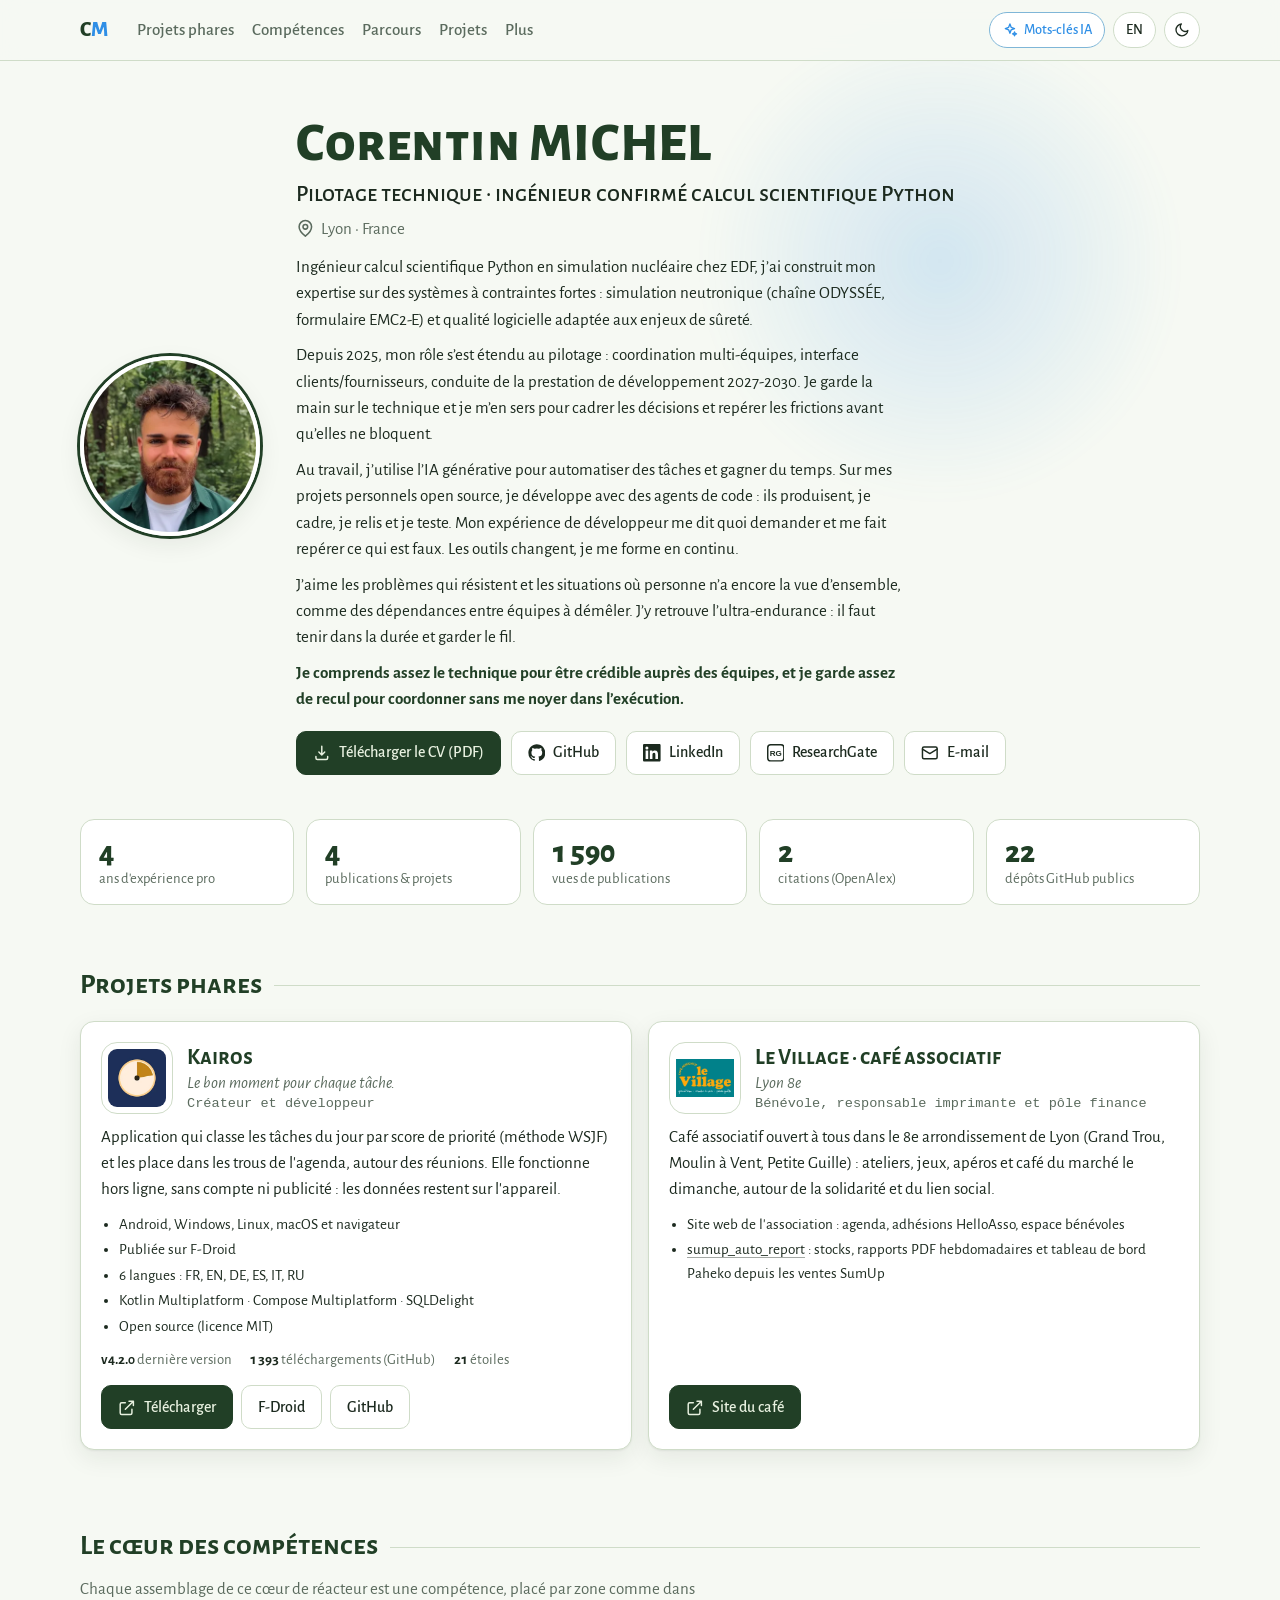
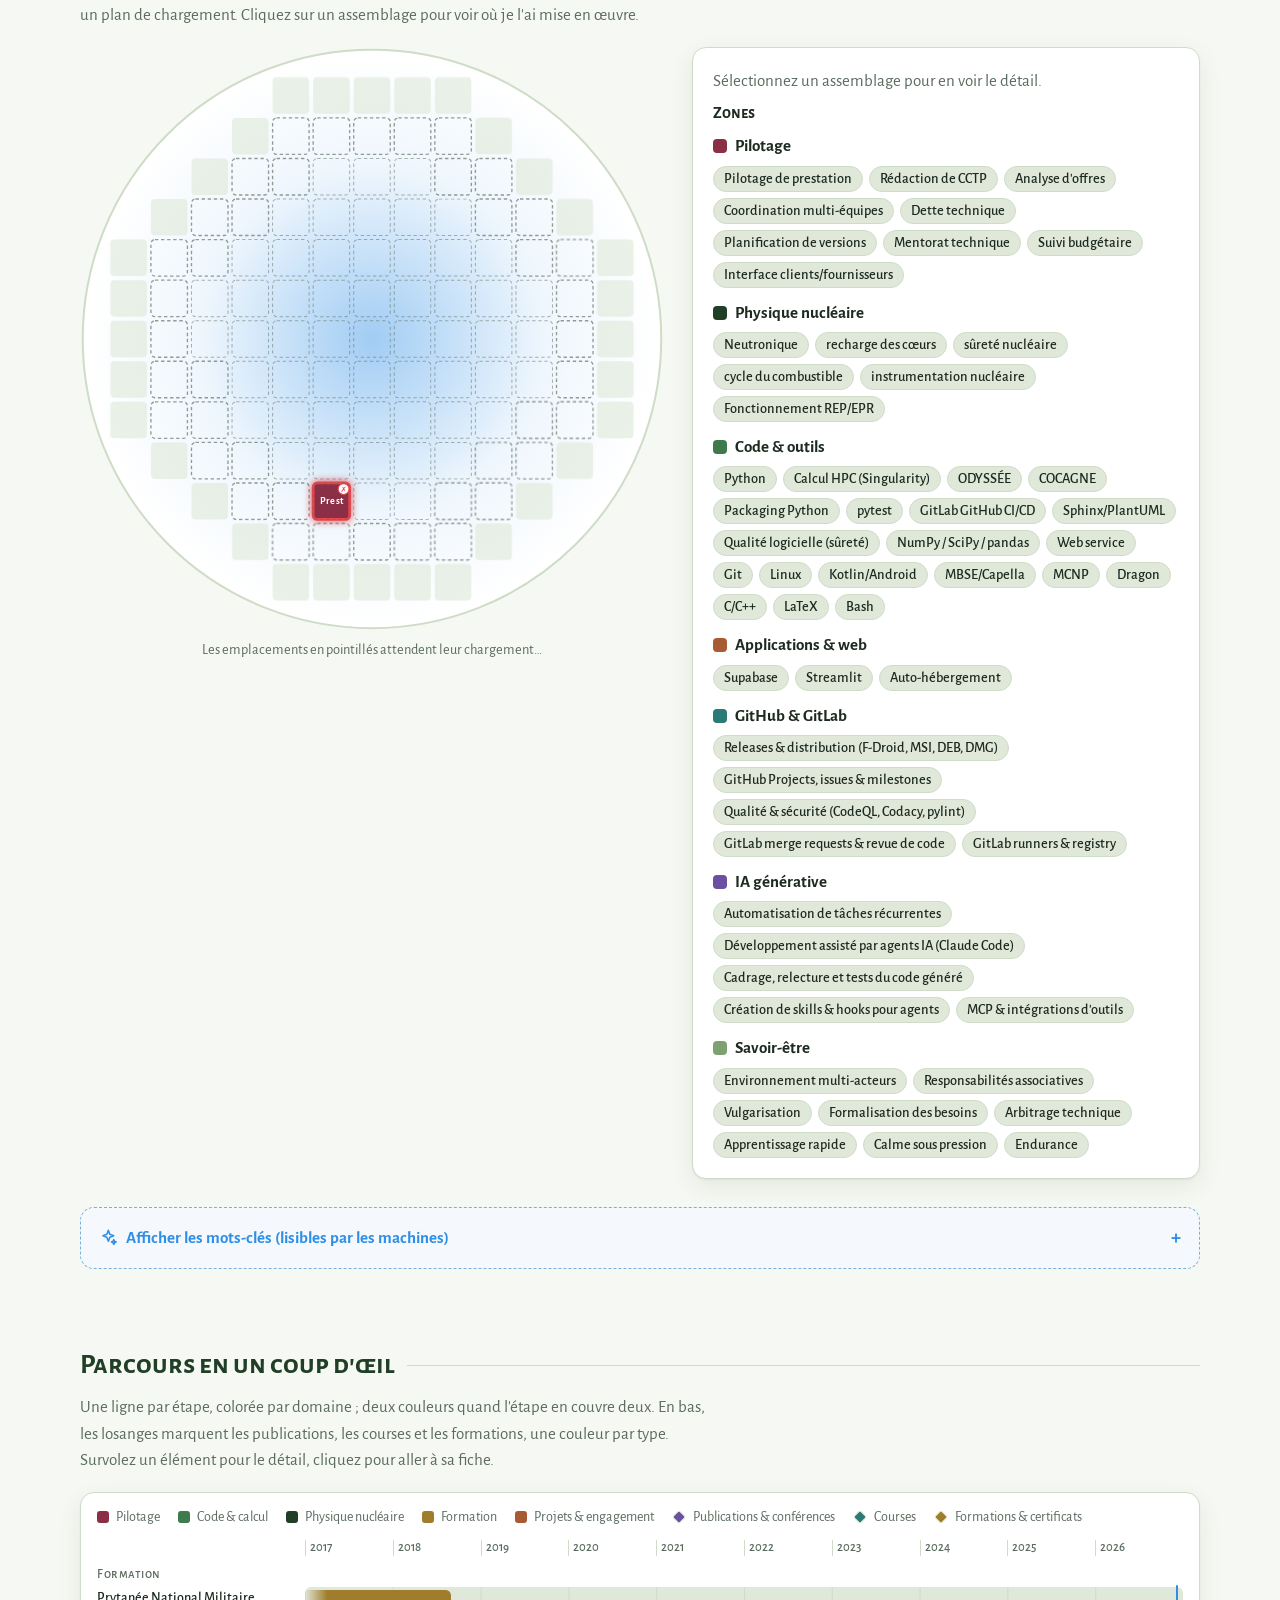
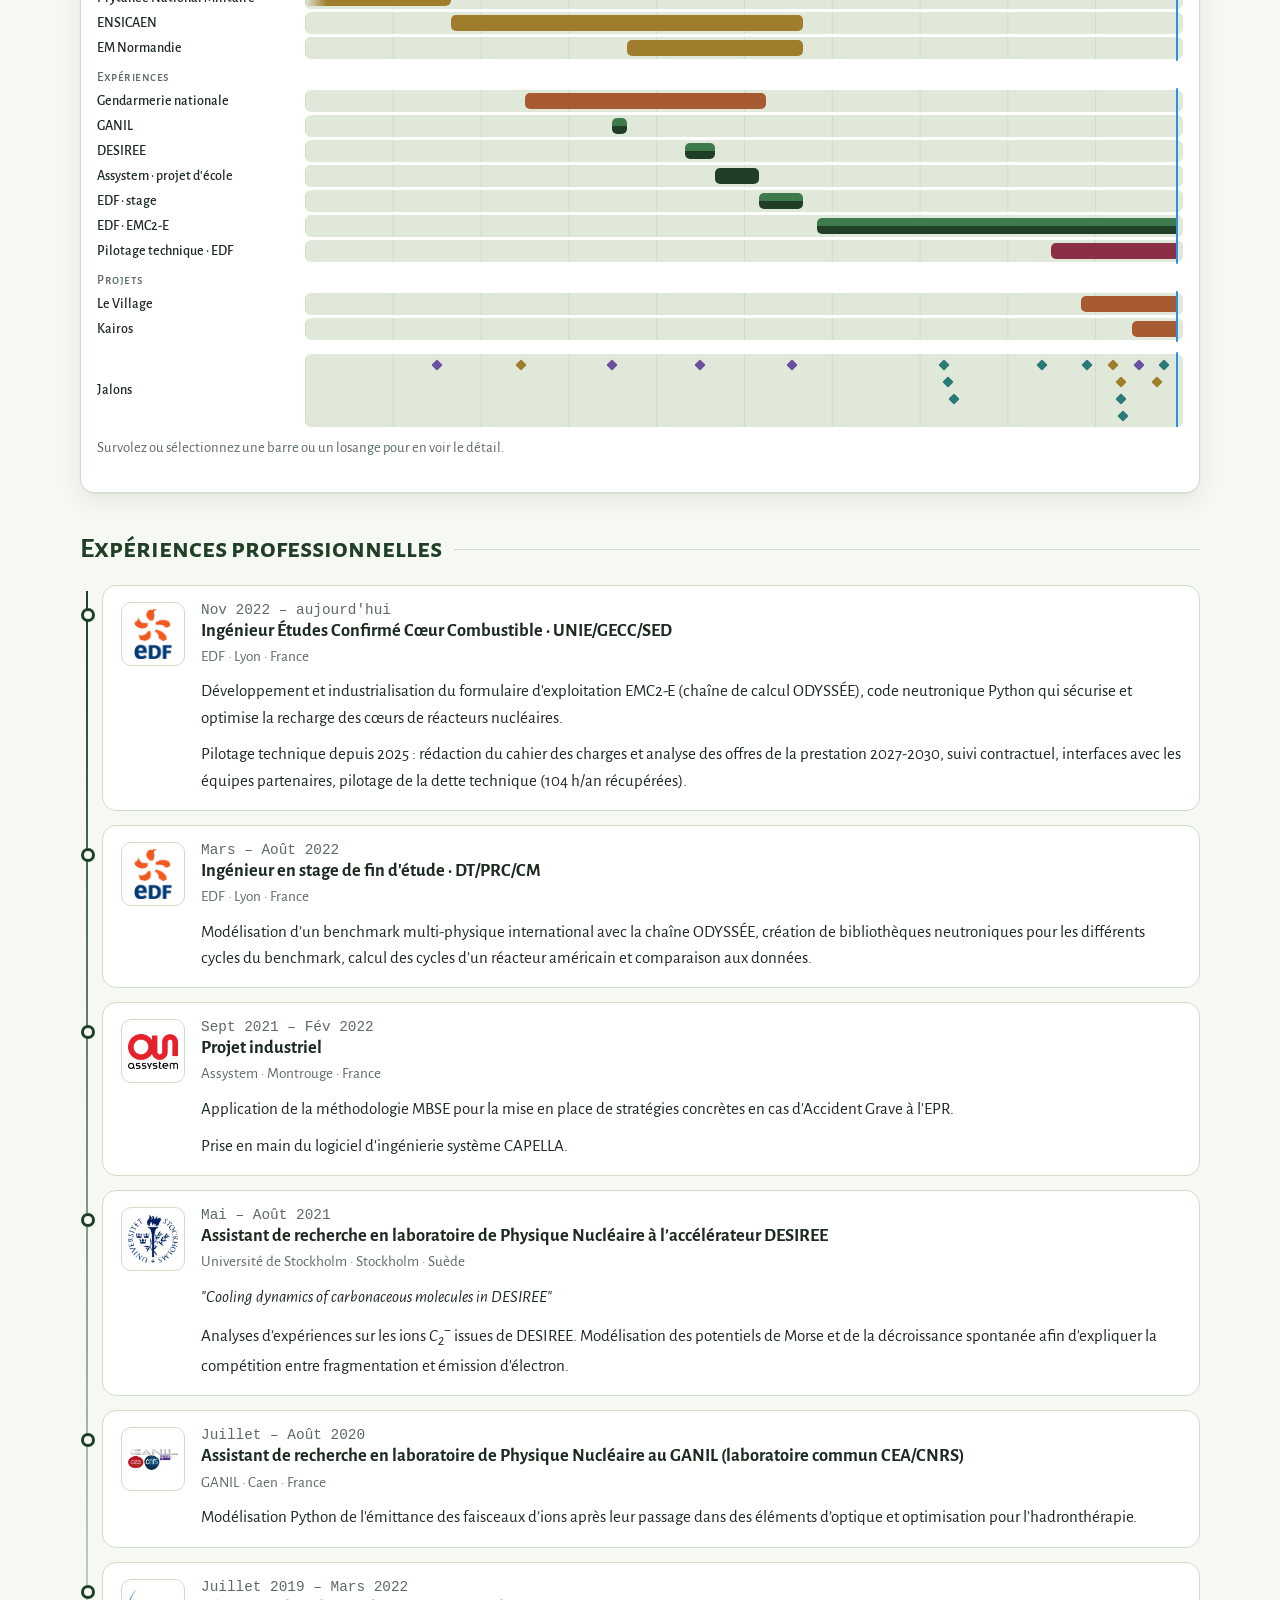
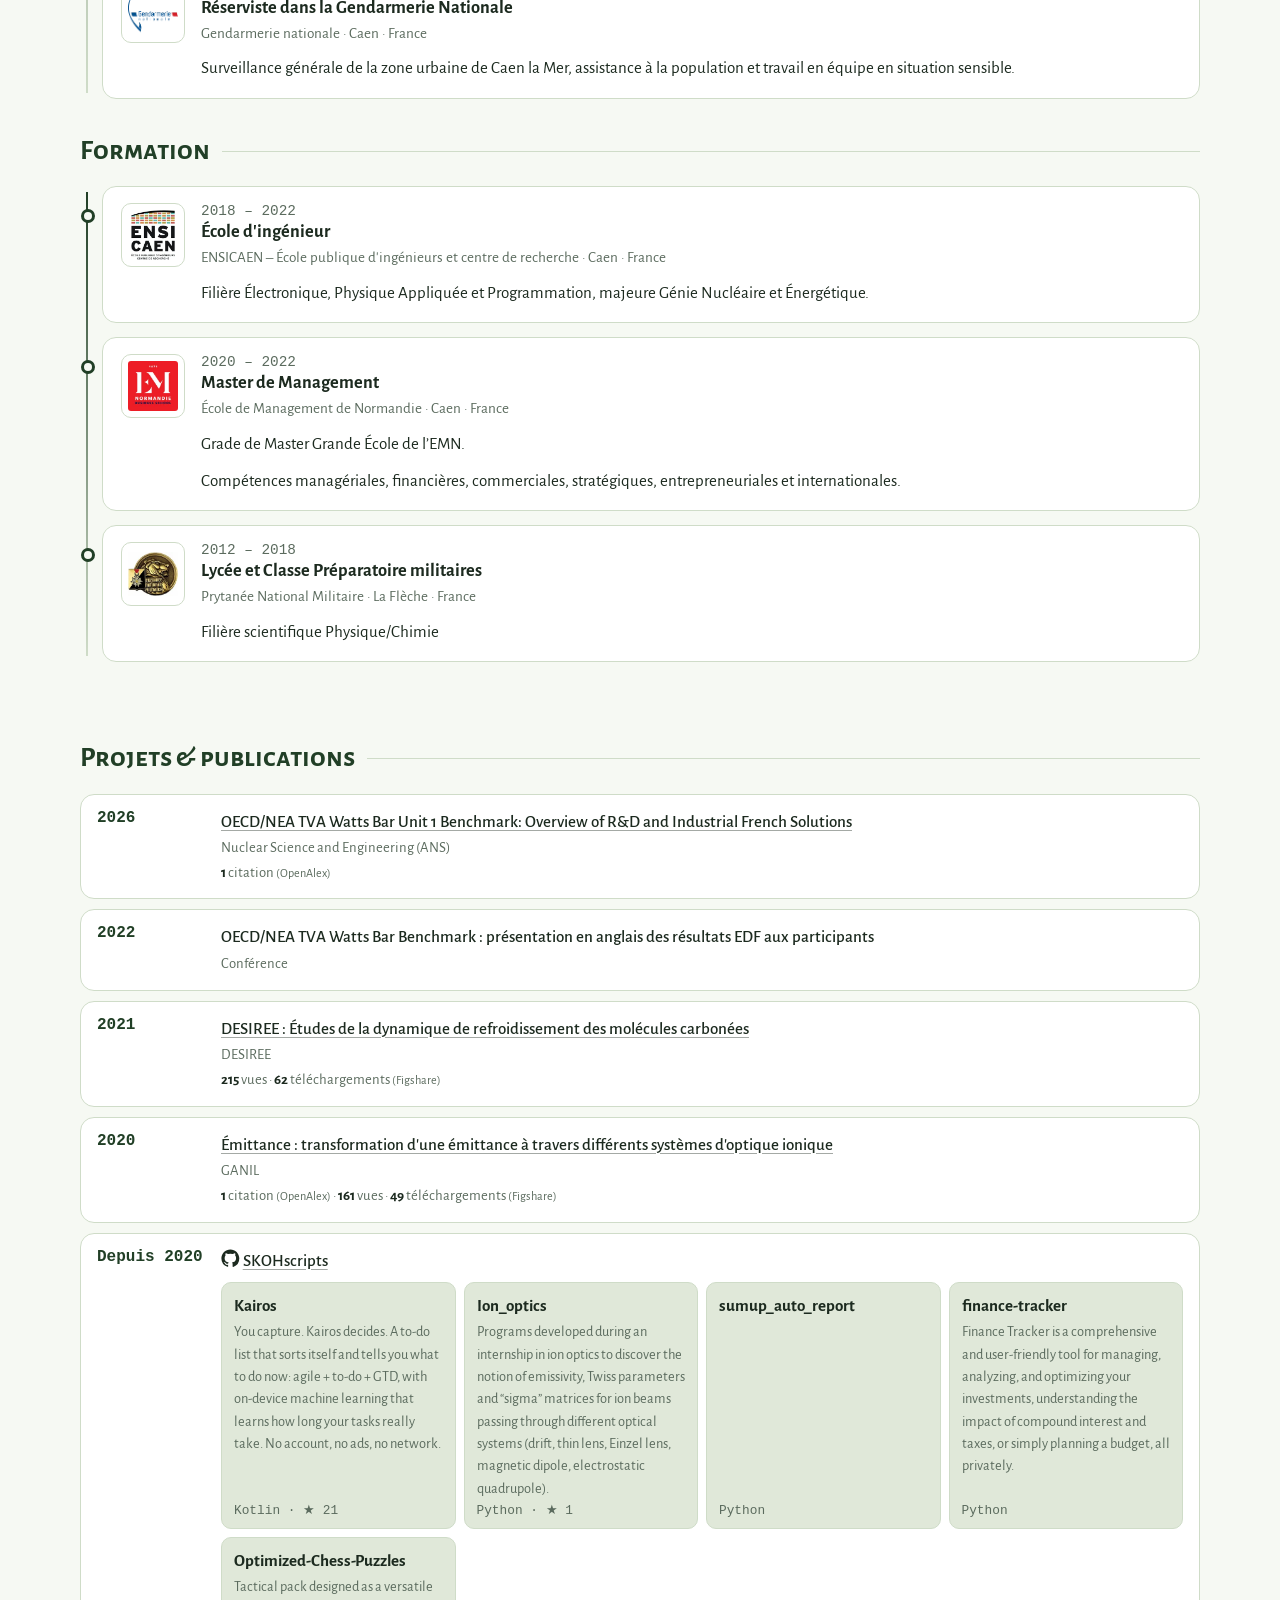
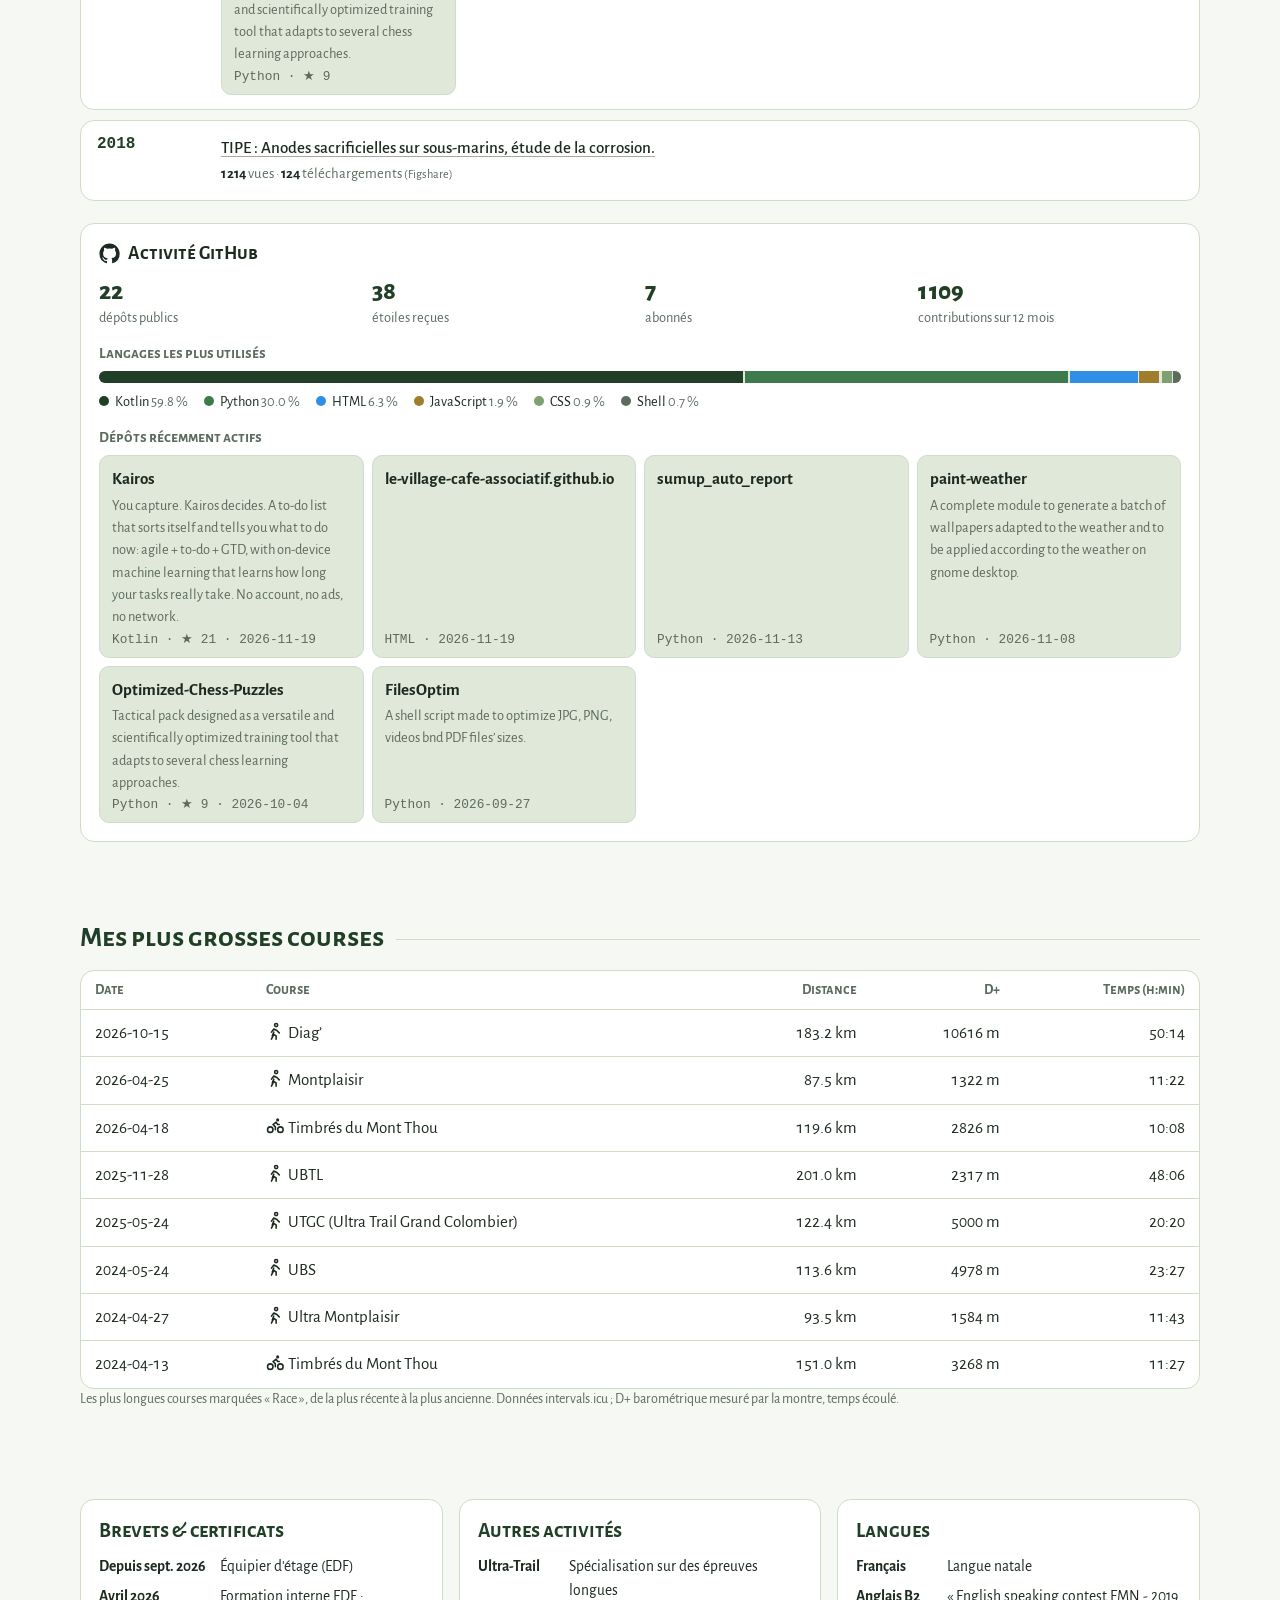
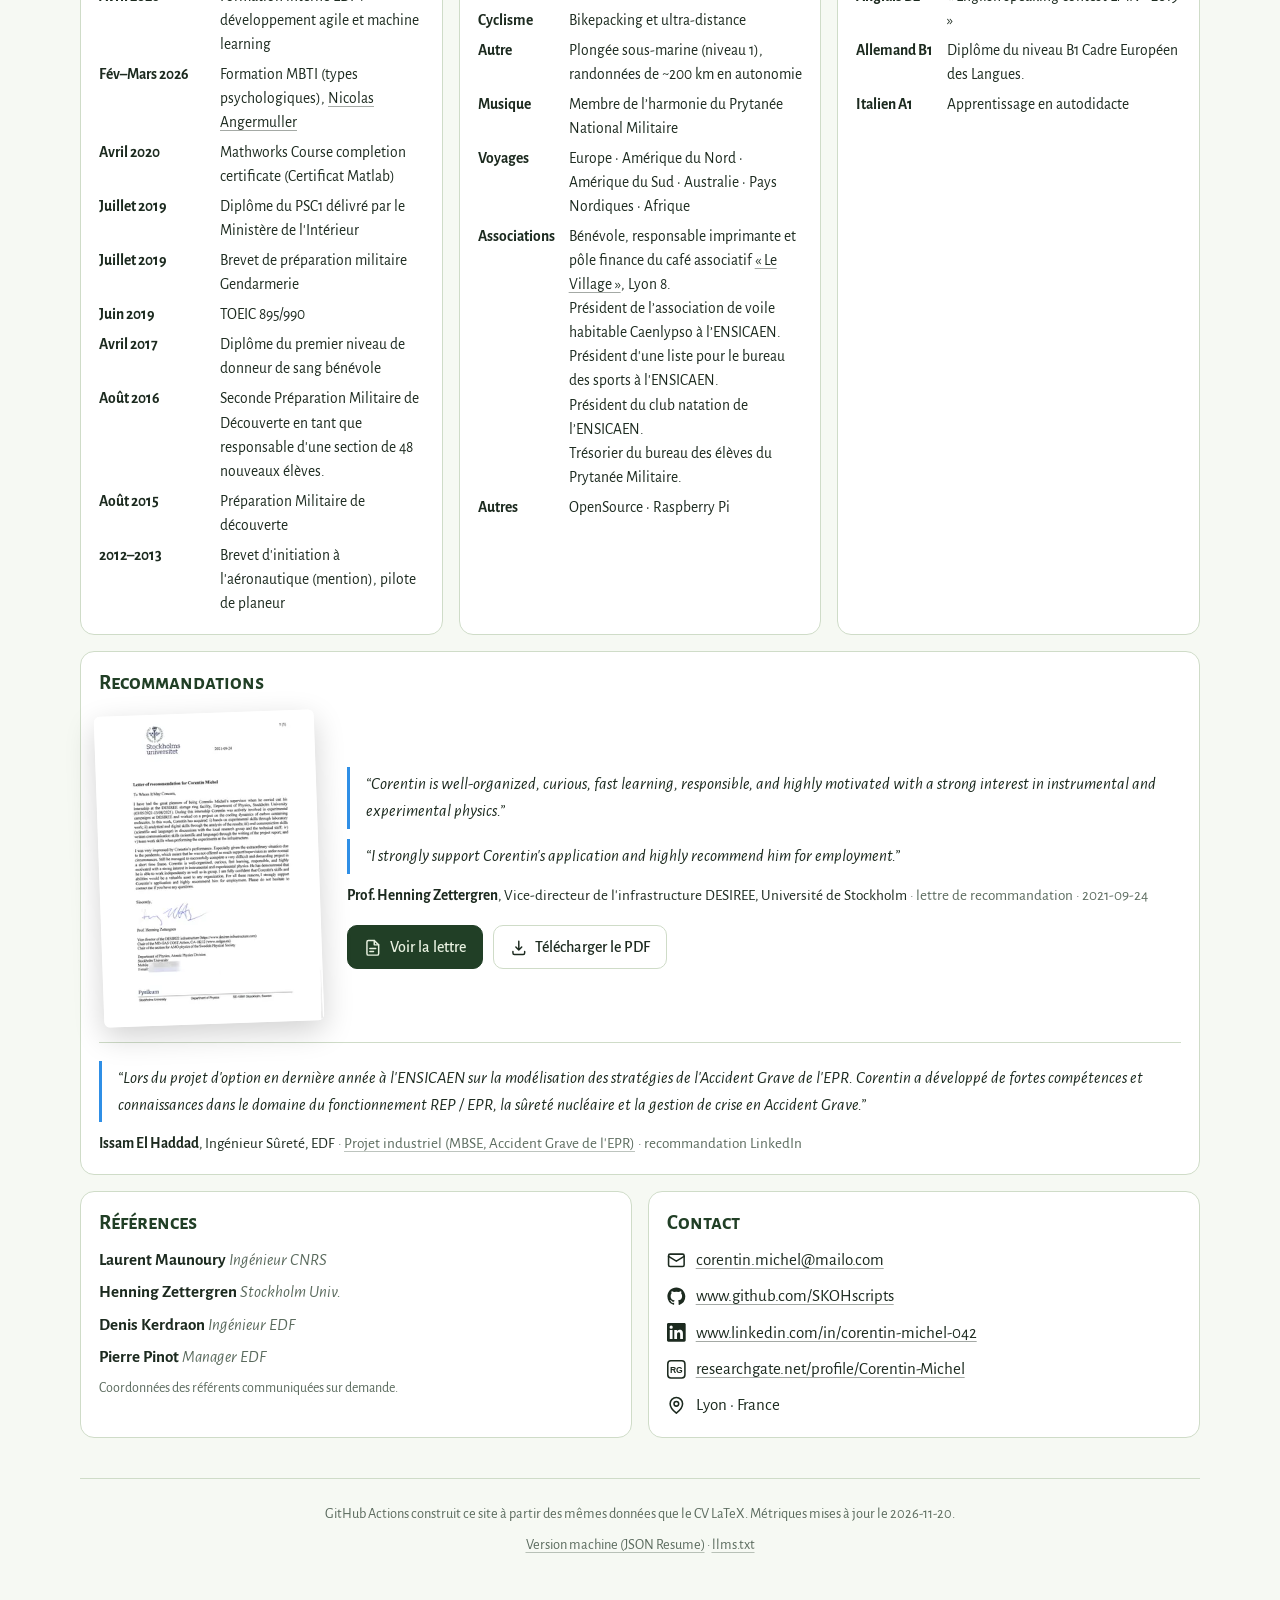
==== commit a7463e1c: "Publication du site (2026-11-20)" ====
--- a/index.html
+++ b/index.html
@@ -278,7 +278,7 @@
     <span class="counter__label">publications &amp; projets</span>
   </div>
   <div class="counter fade-in">
-    <span class="counter__value" data-count="1581">1 581</span>
+    <span class="counter__value" data-count="1590">1 590</span>
     <span class="counter__label">vues de publications</span>
   </div>
   <div class="counter fade-in">
@@ -286,7 +286,7 @@
     <span class="counter__label">citations (OpenAlex)</span>
   </div>
   <div class="counter fade-in">
-    <span class="counter__value" data-count="20">20</span>
+    <span class="counter__value" data-count="22">22</span>
     <span class="counter__label">dépôts GitHub publics</span>
   </div>
 </section>
@@ -306,7 +306,7 @@
       <p>Application qui classe les tâches du jour par score de priorité (méthode WSJF) et les place dans les trous de l&#39;agenda, autour des réunions. Elle fonctionne hors ligne, sans compte ni publicité : les données restent sur l&#39;appareil.</p>
       <ul class="feat__facts"><li>Android, Windows, Linux, macOS et navigateur</li><li>Publiée sur F-Droid</li><li>6 langues : FR, EN, DE, ES, IT, RU</li><li>Kotlin Multiplatform · Compose Multiplatform · SQLDelight</li><li>Open source (licence MIT)</li></ul>
       <p class="feat__stats">
-<span><strong>v4.0.0</strong> dernière version</span><span><strong data-count="1172">1 172</strong> téléchargements (GitHub)</span><span><strong data-count="17">17</strong> étoiles</span>      </p>
+<span><strong>v4.2.0</strong> dernière version</span><span><strong data-count="1393">1 393</strong> téléchargements (GitHub)</span><span><strong data-count="21">21</strong> étoiles</span>      </p>
       <div class="feat__links">
 <a class="btn btn--primary" href="https://skohscripts.github.io/Kairos/"><svg class="icon" viewBox="0 0 24 24" aria-hidden="true" fill="none" stroke="currentColor" stroke-width="2" stroke-linecap="round" stroke-linejoin="round"><path d="M15 3h6v6m0-6L10 14M19 14v5a2 2 0 0 1-2 2H5a2 2 0 0 1-2-2V7a2 2 0 0 1 2-2h5"/></svg>Télécharger</a><a class="btn" href="https://f-droid.org/packages/com.skohscripts.kairos/">F-Droid</a><a class="btn" href="https://github.com/SKOHscripts/Kairos">GitHub</a>      </div>
     </article>
@@ -1209,7 +1209,7 @@
       <div class="pub__main">
         <p class="pub__title"><a href="https://doi.org/10.6084/m9.figshare.15276429">DESIREE : Études de la dynamique de refroidissement des molécules carbonées</a></p>
 <p class="pub__venue">DESIREE</p>        <p class="pub__stats">
-<span data-count="209">209</span> vues · <span data-count="56">56</span> téléchargements <small>(Figshare)</small>        </p>
+<span data-count="215">215</span> vues · <span data-count="62">62</span> téléchargements <small>(Figshare)</small>        </p>
       </div>
     </li>
     <li class="pub fade-in">
@@ -1217,7 +1217,7 @@
       <div class="pub__main">
         <p class="pub__title"><a href="https://doi.org/10.6084/m9.figshare.14754027">Émittance : transformation d'une émittance à travers différents systèmes d'optique ionique</a></p>
 <p class="pub__venue">GANIL</p>        <p class="pub__stats">
-<span data-count="1">1</span> citation <small>(OpenAlex)</small> · <span data-count="161">161</span> vues · <span data-count="47">47</span> téléchargements <small>(Figshare)</small>        </p>
+<span data-count="1">1</span> citation <small>(OpenAlex)</small> · <span data-count="161">161</span> vues · <span data-count="49">49</span> téléchargements <small>(Figshare)</small>        </p>
       </div>
     </li>
     <li class="pub pub--github fade-in">
@@ -1225,7 +1225,7 @@
       <div class="pub__main">
         <p class="pub__title"><svg class="icon" viewBox="0 0 24 24" aria-hidden="true"><path fill="currentColor" d="M12 .5C5.65.5.5 5.65.5 12a11.5 11.5 0 0 0 7.86 10.92c.58.1.79-.25.79-.56v-2c-3.2.7-3.87-1.37-3.87-1.37-.52-1.33-1.28-1.69-1.28-1.69-1.04-.71.08-.7.08-.7 1.15.08 1.76 1.19 1.76 1.19 1.03 1.76 2.69 1.25 3.35.96.1-.75.4-1.25.73-1.54-2.55-.29-5.24-1.28-5.24-5.68 0-1.26.45-2.28 1.18-3.09-.12-.29-.51-1.46.11-3.04 0 0 .97-.31 3.17 1.18a11 11 0 0 1 5.77 0c2.2-1.49 3.17-1.18 3.17-1.18.62 1.58.23 2.75.11 3.04.74.81 1.18 1.83 1.18 3.09 0 4.41-2.69 5.38-5.25 5.67.41.36.78 1.06.78 2.14v3.17c0 .31.21.67.8.56A11.5 11.5 0 0 0 23.5 12C23.5 5.65 18.35.5 12 .5Z"/></svg> <a href="https://github.com/SKOHscripts">SKOHscripts</a></p>
         <ul class="repos">
-          <li><a class="repo" href="https://github.com/SKOHscripts/Kairos"><strong>Kairos</strong><span>You capture. Kairos decides. A to-do list that sorts itself and tells you what to do now: agile + to-do + GTD, with on-device machine learning that learns how long your tasks really take. No account, no ads, no network.</span><em>Kotlin · ★ 17</em></a></li>
+          <li><a class="repo" href="https://github.com/SKOHscripts/Kairos"><strong>Kairos</strong><span>You capture. Kairos decides. A to-do list that sorts itself and tells you what to do now: agile + to-do + GTD, with on-device machine learning that learns how long your tasks really take. No account, no ads, no network.</span><em>Kotlin · ★ 21</em></a></li>
           <li><a class="repo" href="https://github.com/SKOHscripts/Ion_optics"><strong>Ion_optics</strong><span>Programs developed during an internship in ion optics to discover the notion of emissivity, Twiss parameters and “sigma” matrices for ion beams passing through different optical systems (drift, thin lens, Einzel lens, magnetic dipole, electrostatic quadrupole).</span><em>Python · ★ 1</em></a></li>
           <li><a class="repo" href="https://github.com/SKOHscripts/sumup_auto_report"><strong>sumup_auto_report</strong><em>Python</em></a></li>
           <li><a class="repo" href="https://github.com/SKOHscripts/finance-tracker"><strong>finance-tracker</strong><span>Finance Tracker is a comprehensive and user-friendly tool for managing, analyzing, and optimizing your investments, understanding the impact of compound interest and taxes, or simply planning a budget, all privately.</span><em>Python</em></a></li>
@@ -1238,7 +1238,7 @@
       <div class="pub__main">
         <p class="pub__title"><a href="https://doi.org/10.6084/m9.figshare.14909847.v1">TIPE : Anodes sacrificielles sur sous-marins, étude de la corrosion.</a></p>
         <p class="pub__stats">
-<span data-count="1211">1211</span> vues · <span data-count="121">121</span> téléchargements <small>(Figshare)</small>        </p>
+<span data-count="1214">1214</span> vues · <span data-count="124">124</span> téléchargements <small>(Figshare)</small>        </p>
       </div>
     </li>
   </ul>
@@ -1246,20 +1246,20 @@
   <div class="gh fade-in">
     <h3><svg class="icon" viewBox="0 0 24 24" aria-hidden="true"><path fill="currentColor" d="M12 .5C5.65.5.5 5.65.5 12a11.5 11.5 0 0 0 7.86 10.92c.58.1.79-.25.79-.56v-2c-3.2.7-3.87-1.37-3.87-1.37-.52-1.33-1.28-1.69-1.28-1.69-1.04-.71.08-.7.08-.7 1.15.08 1.76 1.19 1.76 1.19 1.03 1.76 2.69 1.25 3.35.96.1-.75.4-1.25.73-1.54-2.55-.29-5.24-1.28-5.24-5.68 0-1.26.45-2.28 1.18-3.09-.12-.29-.51-1.46.11-3.04 0 0 .97-.31 3.17 1.18a11 11 0 0 1 5.77 0c2.2-1.49 3.17-1.18 3.17-1.18.62 1.58.23 2.75.11 3.04.74.81 1.18 1.83 1.18 3.09 0 4.41-2.69 5.38-5.25 5.67.41.36.78 1.06.78 2.14v3.17c0 .31.21.67.8.56A11.5 11.5 0 0 0 23.5 12C23.5 5.65 18.35.5 12 .5Z"/></svg> Activité GitHub</h3>
     <div class="gh__stats">
-      <div><strong data-count="20">20</strong><span>dépôts publics</span></div>
-      <div><strong data-count="34">34</strong><span>étoiles reçues</span></div>
+      <div><strong data-count="22">22</strong><span>dépôts publics</span></div>
+      <div><strong data-count="38">38</strong><span>étoiles reçues</span></div>
       <div><strong data-count="7">7</strong><span>abonnés</span></div>
-<div><strong data-count="1085">1085</strong><span>contributions sur 12 mois</span></div>    </div>
+<div><strong data-count="1109">1109</strong><span>contributions sur 12 mois</span></div>    </div>
     <h4>Langages les plus utilisés</h4>
-    <div class="langbar" role="img" aria-label="Kotlin 59.1 %, Python 30.5 %, HTML 6.4 %, JavaScript 2.0 %, CSS 0.9 %, Shell 0.8 %">
-<span class="langbar__seg langbar__seg--1" style="--w: 59.1%" title="Kotlin 59.1 %"></span><span class="langbar__seg langbar__seg--2" style="--w: 30.5%" title="Python 30.5 %"></span><span class="langbar__seg langbar__seg--3" style="--w: 6.4%" title="HTML 6.4 %"></span><span class="langbar__seg langbar__seg--4" style="--w: 2.0%" title="JavaScript 2.0 %"></span><span class="langbar__seg langbar__seg--5" style="--w: 0.9%" title="CSS 0.9 %"></span><span class="langbar__seg langbar__seg--6" style="--w: 0.8%" title="Shell 0.8 %"></span>    </div>
+    <div class="langbar" role="img" aria-label="Kotlin 59.8 %, Python 30.0 %, HTML 6.3 %, JavaScript 1.9 %, CSS 0.9 %, Shell 0.7 %">
+<span class="langbar__seg langbar__seg--1" style="--w: 59.8%" title="Kotlin 59.8 %"></span><span class="langbar__seg langbar__seg--2" style="--w: 30.0%" title="Python 30.0 %"></span><span class="langbar__seg langbar__seg--3" style="--w: 6.3%" title="HTML 6.3 %"></span><span class="langbar__seg langbar__seg--4" style="--w: 1.9%" title="JavaScript 1.9 %"></span><span class="langbar__seg langbar__seg--5" style="--w: 0.9%" title="CSS 0.9 %"></span><span class="langbar__seg langbar__seg--6" style="--w: 0.7%" title="Shell 0.7 %"></span>    </div>
     <ul class="langbar__legend">
-<li><i class="langbar__dot langbar__seg--1"></i>Kotlin <span>59.1 %</span></li><li><i class="langbar__dot langbar__seg--2"></i>Python <span>30.5 %</span></li><li><i class="langbar__dot langbar__seg--3"></i>HTML <span>6.4 %</span></li><li><i class="langbar__dot langbar__seg--4"></i>JavaScript <span>2.0 %</span></li><li><i class="langbar__dot langbar__seg--5"></i>CSS <span>0.9 %</span></li><li><i class="langbar__dot langbar__seg--6"></i>Shell <span>0.8 %</span></li>    </ul>
+<li><i class="langbar__dot langbar__seg--1"></i>Kotlin <span>59.8 %</span></li><li><i class="langbar__dot langbar__seg--2"></i>Python <span>30.0 %</span></li><li><i class="langbar__dot langbar__seg--3"></i>HTML <span>6.3 %</span></li><li><i class="langbar__dot langbar__seg--4"></i>JavaScript <span>1.9 %</span></li><li><i class="langbar__dot langbar__seg--5"></i>CSS <span>0.9 %</span></li><li><i class="langbar__dot langbar__seg--6"></i>Shell <span>0.7 %</span></li>    </ul>
     <h4>Dépôts récemment actifs</h4>
     <ul class="repos repos--recent">
+      <li><a class="repo" href="https://github.com/SKOHscripts/Kairos"><strong>Kairos</strong><span>You capture. Kairos decides. A to-do list that sorts itself and tells you what to do now: agile + to-do + GTD, with on-device machine learning that learns how long your tasks really take. No account, no ads, no network.</span><em>Kotlin · ★ 21 · 2026-11-19</em></a></li>
+      <li><a class="repo" href="https://github.com/SKOHscripts/le-village-cafe-associatif.github.io"><strong>le-village-cafe-associatif.github.io</strong><em>HTML · 2026-11-19</em></a></li>
       <li><a class="repo" href="https://github.com/SKOHscripts/sumup_auto_report"><strong>sumup_auto_report</strong><em>Python · 2026-11-13</em></a></li>
-      <li><a class="repo" href="https://github.com/SKOHscripts/le-village-cafe-associatif.github.io"><strong>le-village-cafe-associatif.github.io</strong><em>HTML · 2026-11-13</em></a></li>
-      <li><a class="repo" href="https://github.com/SKOHscripts/Kairos"><strong>Kairos</strong><span>You capture. Kairos decides. A to-do list that sorts itself and tells you what to do now: agile + to-do + GTD, with on-device machine learning that learns how long your tasks really take. No account, no ads, no network.</span><em>Kotlin · ★ 17 · 2026-11-12</em></a></li>
       <li><a class="repo" href="https://github.com/SKOHscripts/paint-weather"><strong>paint-weather</strong><span>A complete module to generate a batch of wallpapers adapted to the weather and to be applied according to the weather on gnome desktop. </span><em>Python · 2026-11-08</em></a></li>
       <li><a class="repo" href="https://github.com/SKOHscripts/Optimized-Chess-Puzzles"><strong>Optimized-Chess-Puzzles</strong><span>Tactical pack designed as a versatile and scientifically optimized training tool that adapts to several chess learning approaches. </span><em>Python · ★ 9 · 2026-10-04</em></a></li>
       <li><a class="repo" href="https://github.com/SKOHscripts/FilesOptim"><strong>FilesOptim</strong><span>A shell script made to optimize JPG, PNG, videos bnd PDF files’ sizes.</span><em>Python · 2026-09-27</em></a></li>
@@ -1403,7 +1403,7 @@
 </main>
 
 <footer class="footer">
-  <p>GitHub Actions construit ce site à partir des mêmes données que le CV LaTeX. Métriques mises à jour le <time datetime="2026-11-14">2026-11-14</time>.</p>
+  <p>GitHub Actions construit ce site à partir des mêmes données que le CV LaTeX. Métriques mises à jour le <time datetime="2026-11-20">2026-11-20</time>.</p>
   <p>
     <a href="cv.json">Version machine (JSON Resume)</a> ·
     <a href="llms.txt">llms.txt</a>
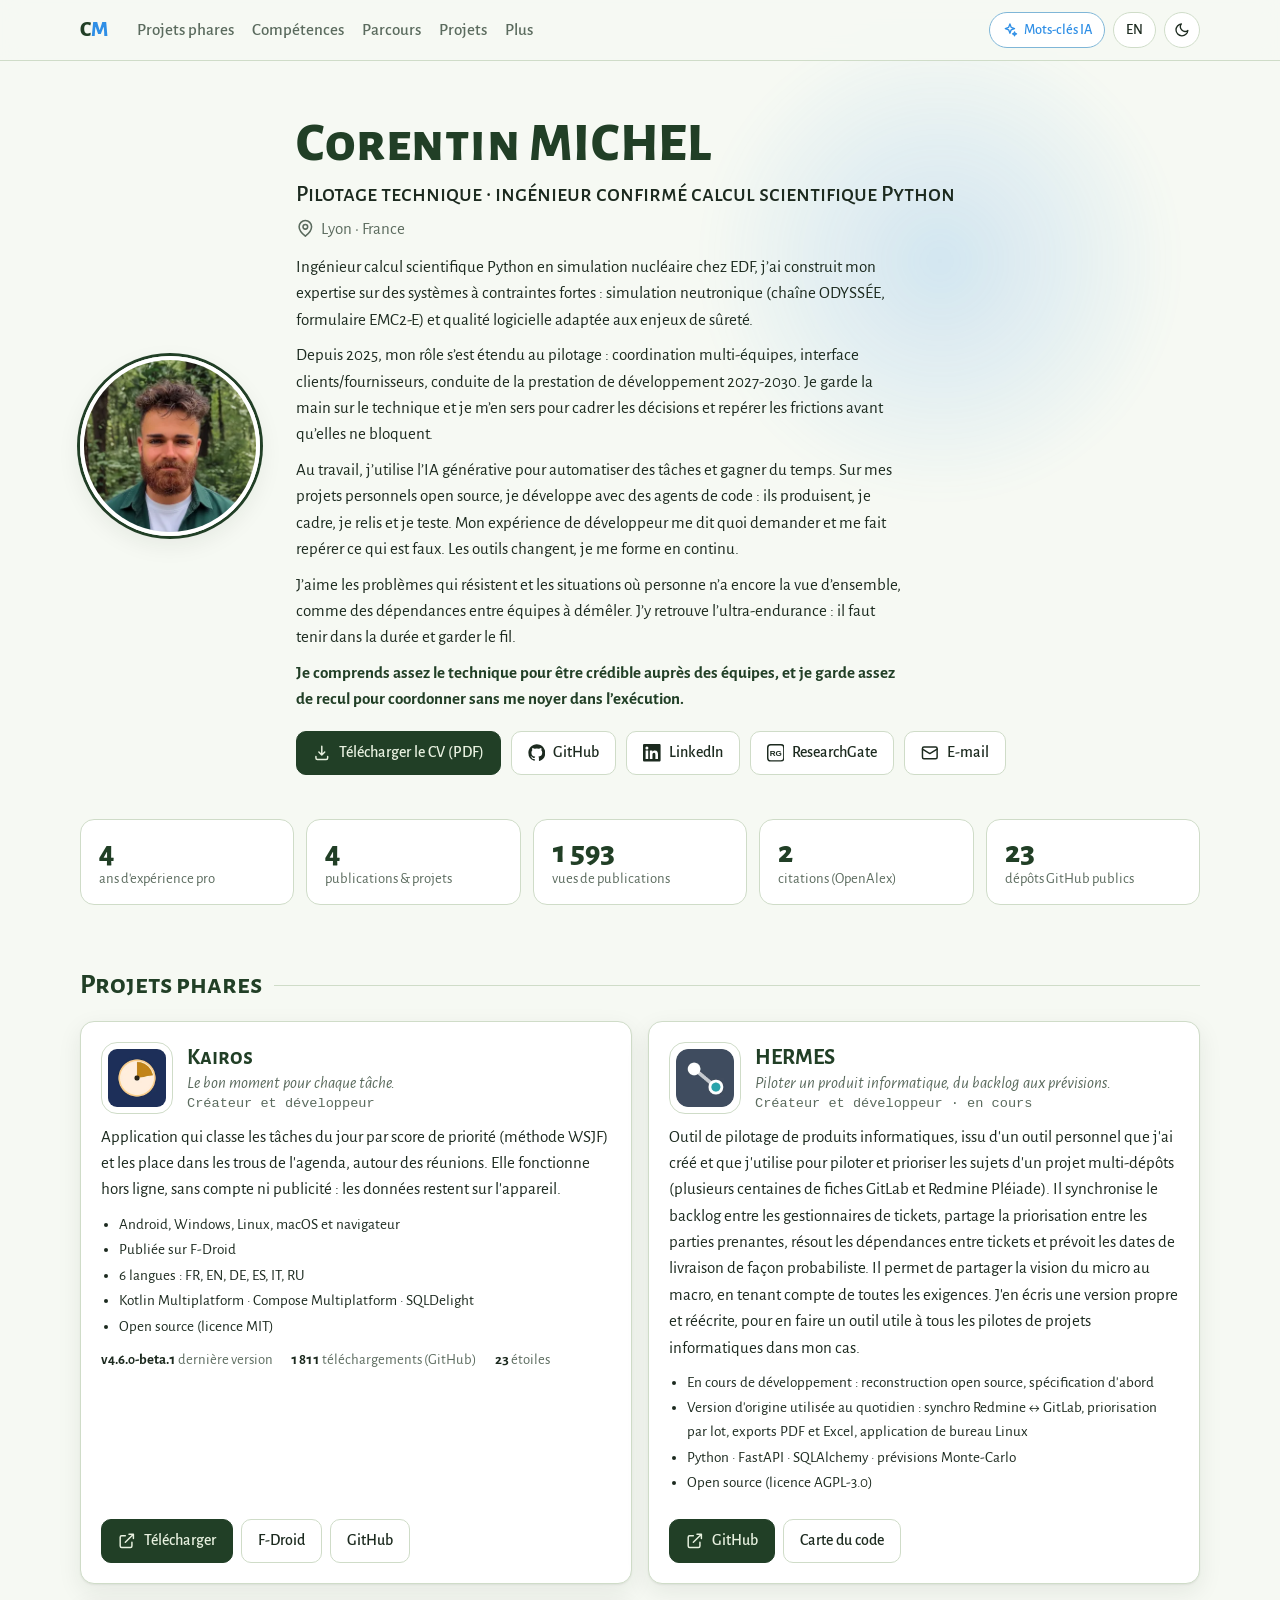
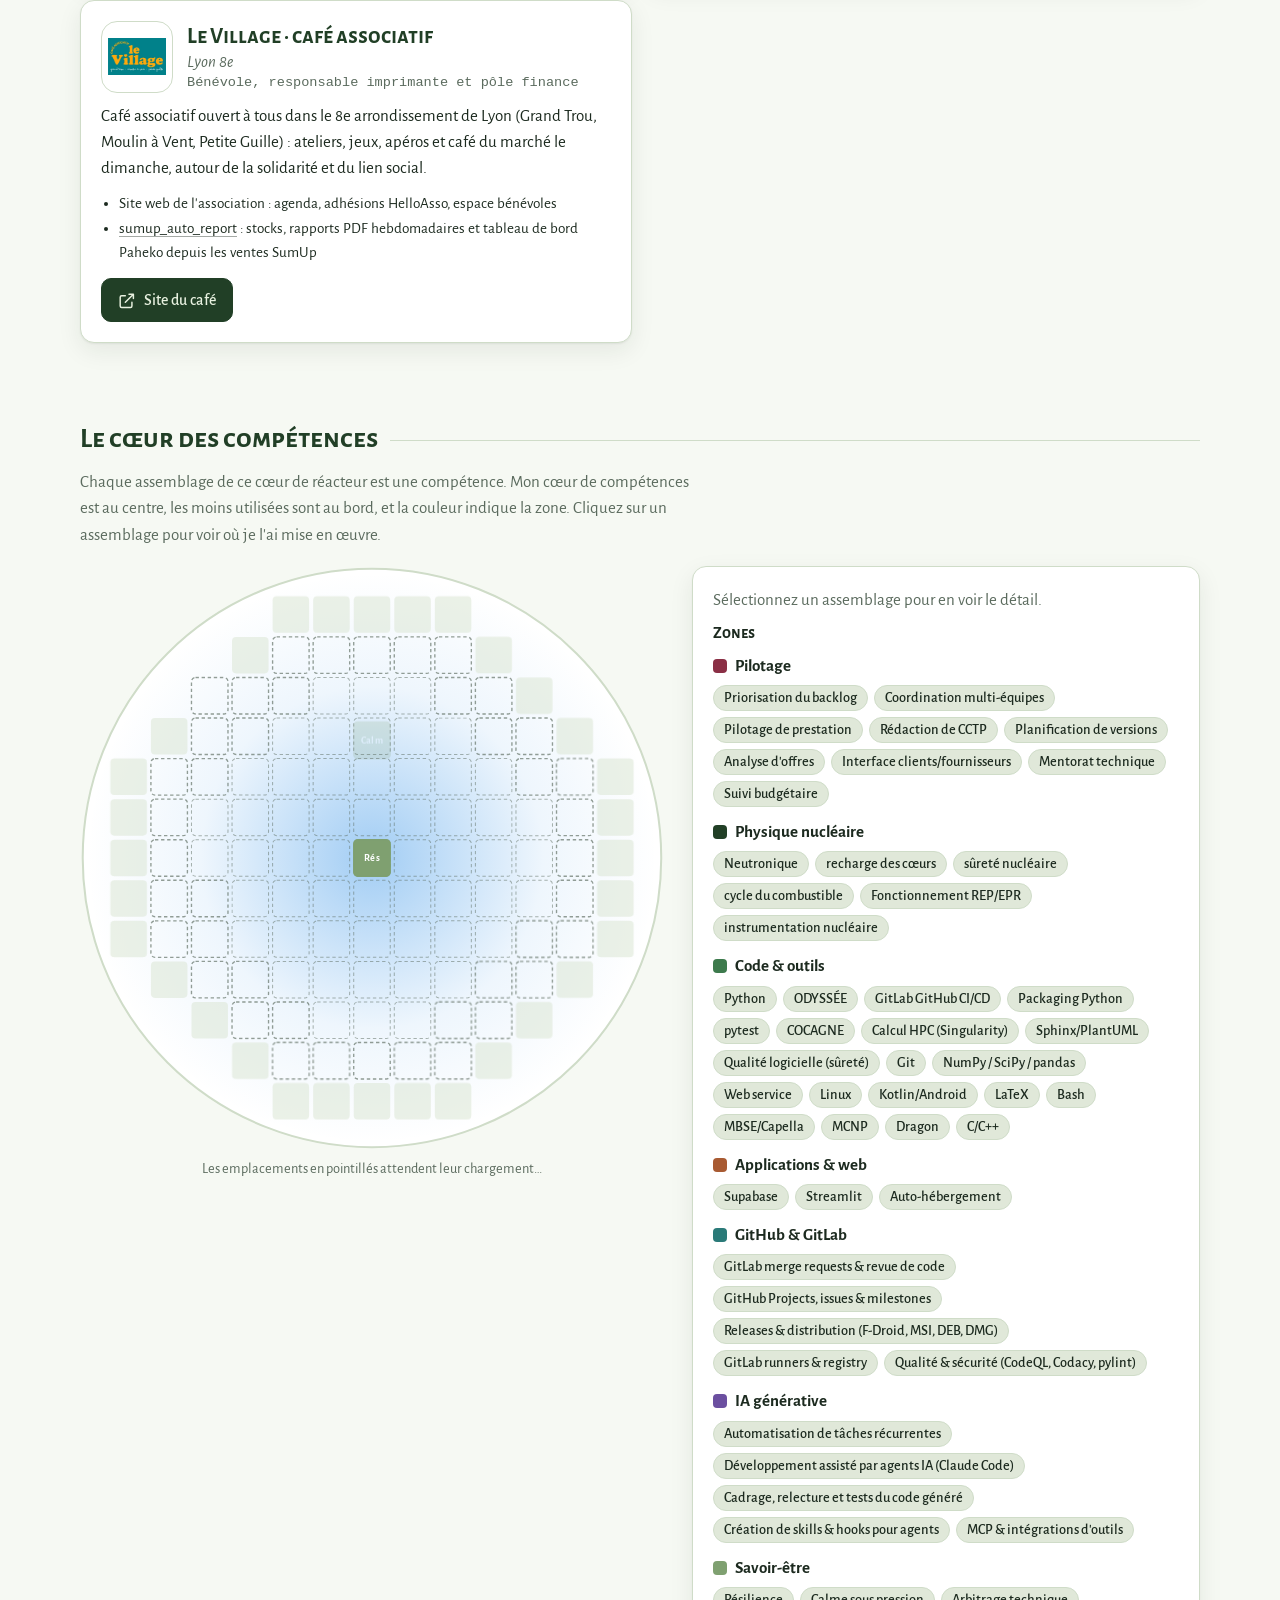
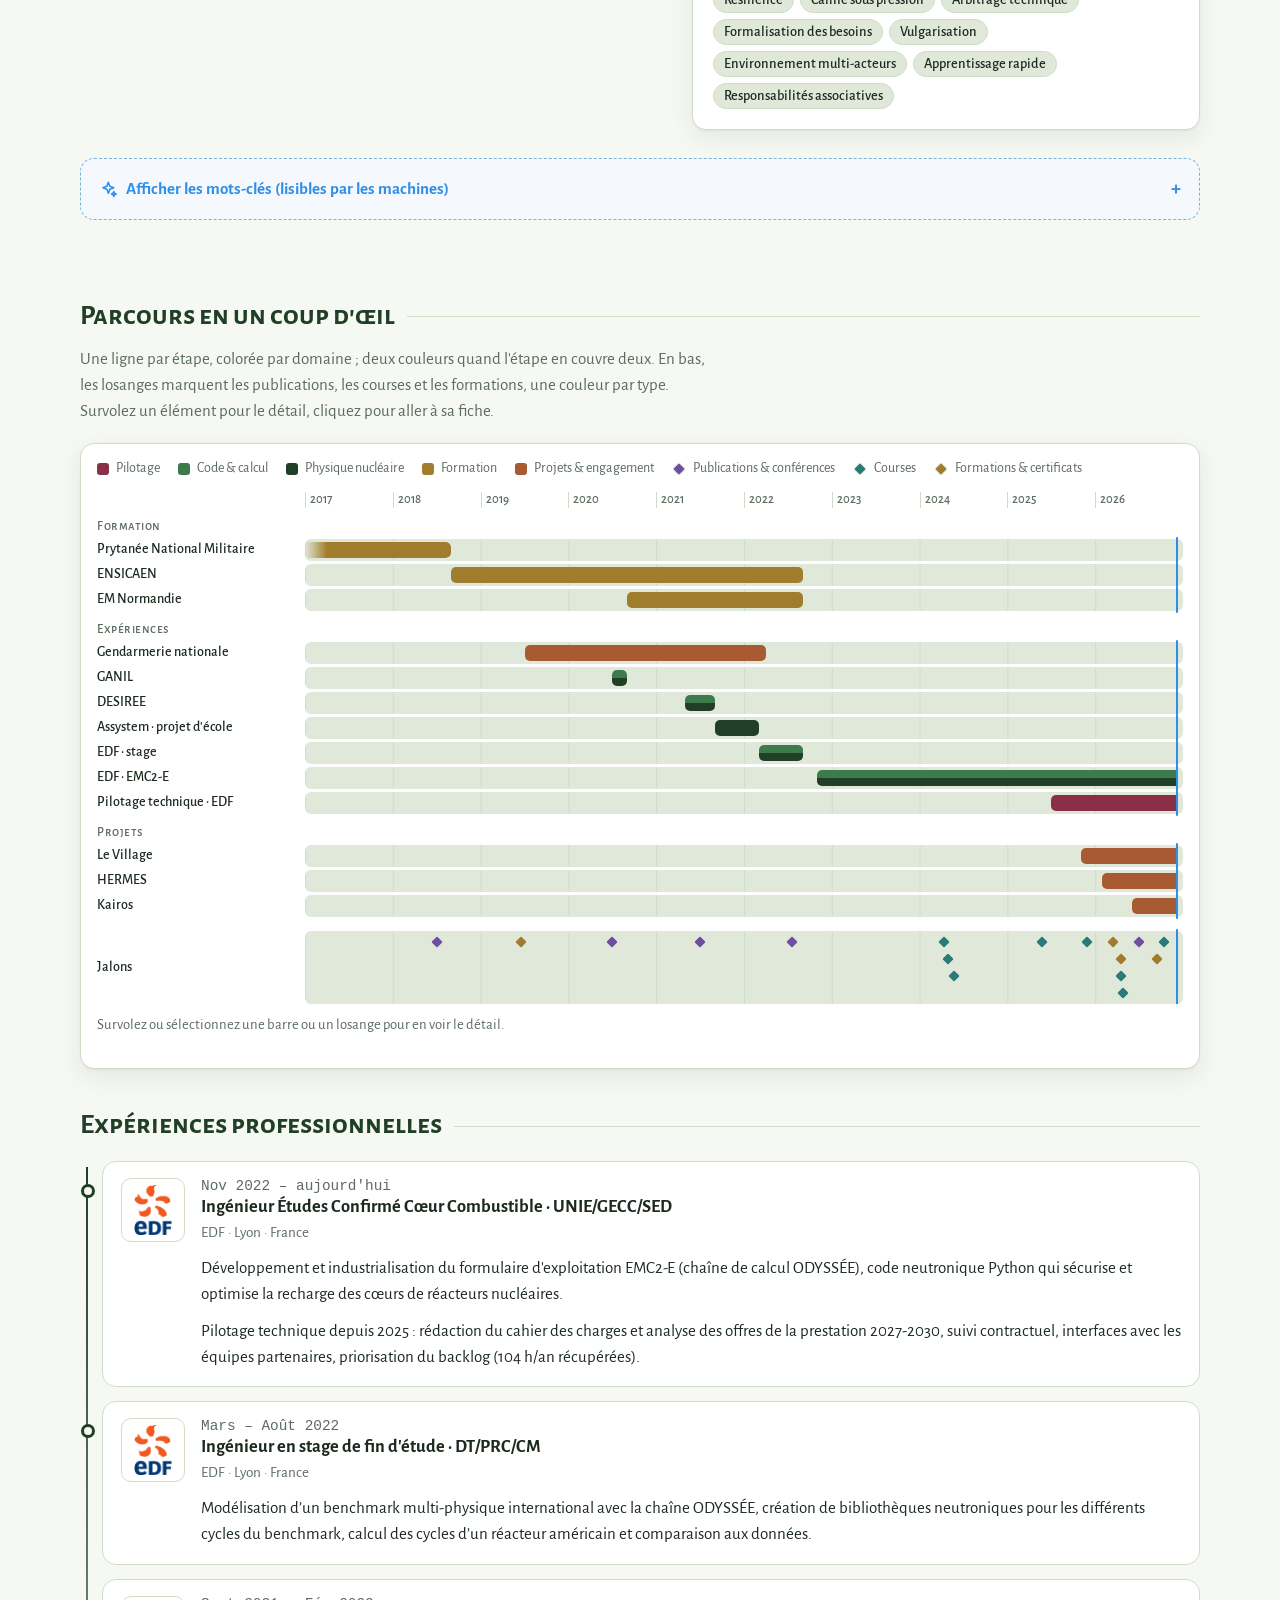
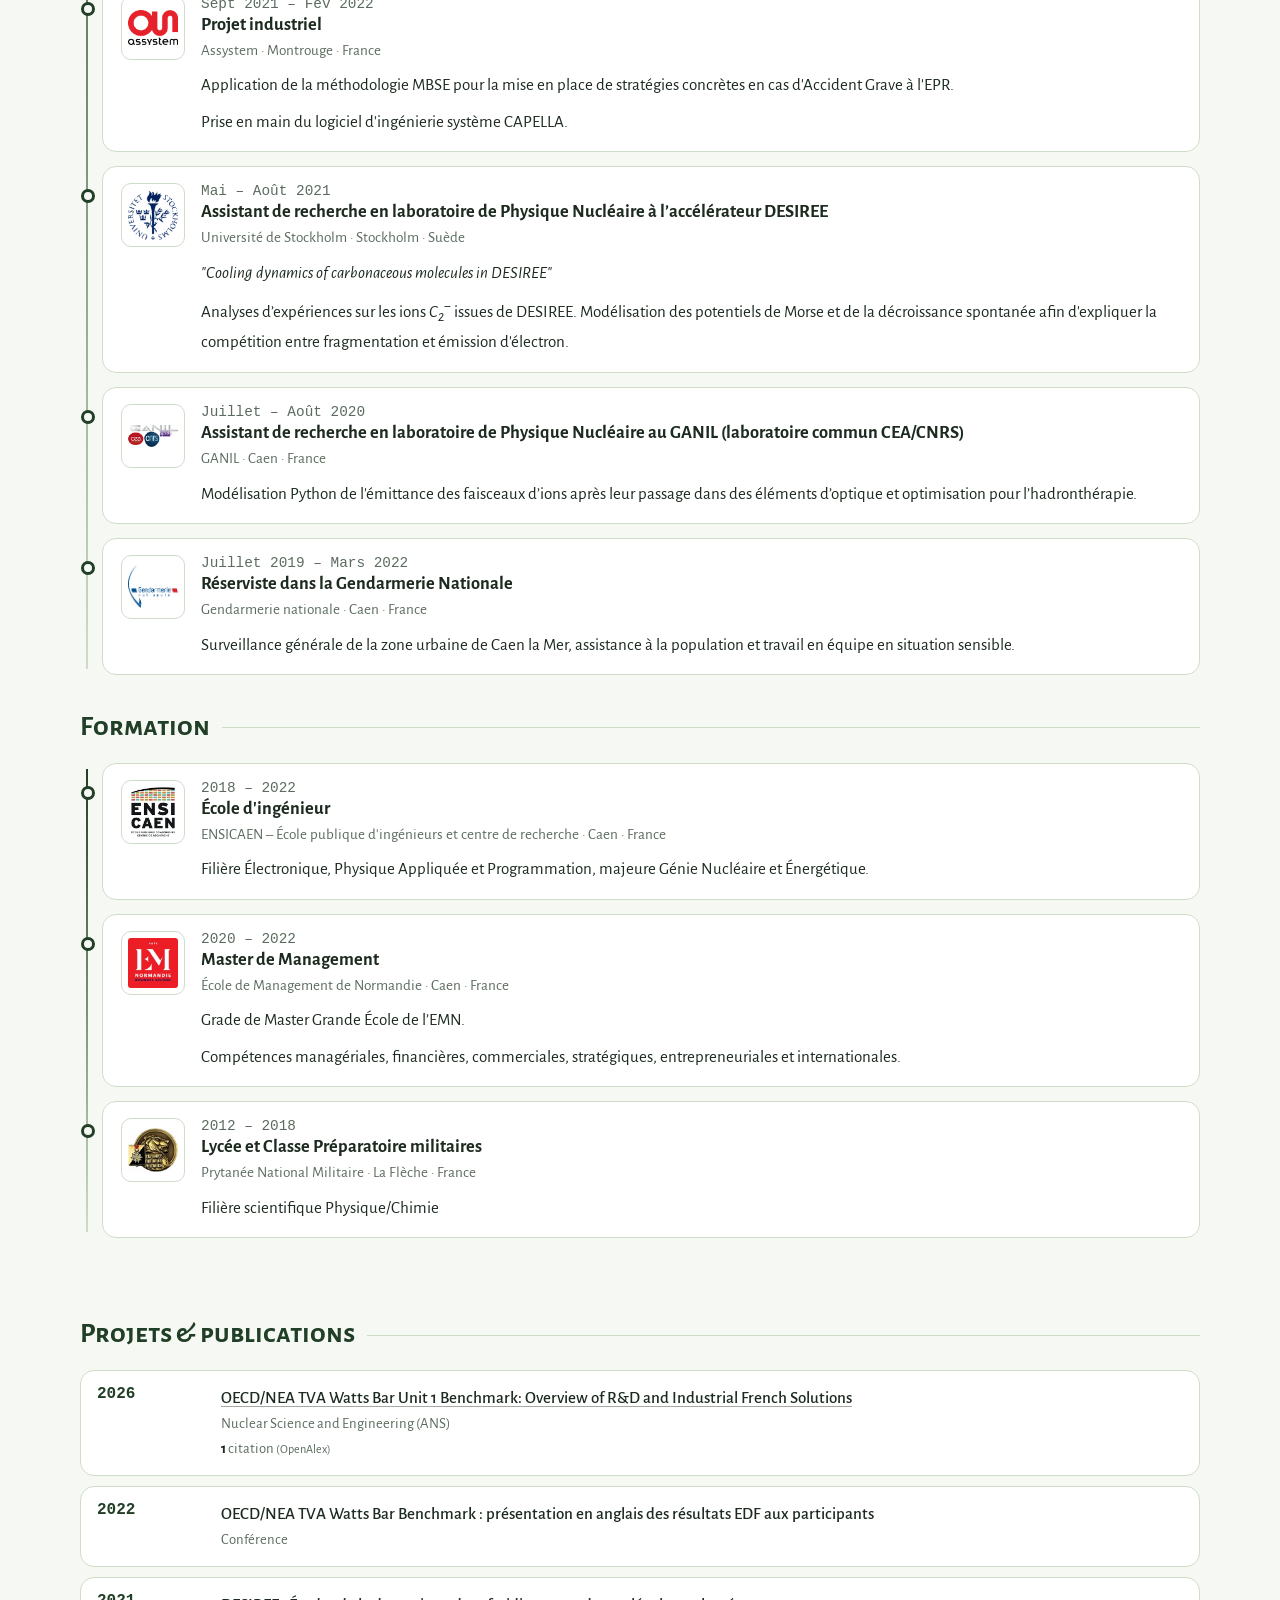
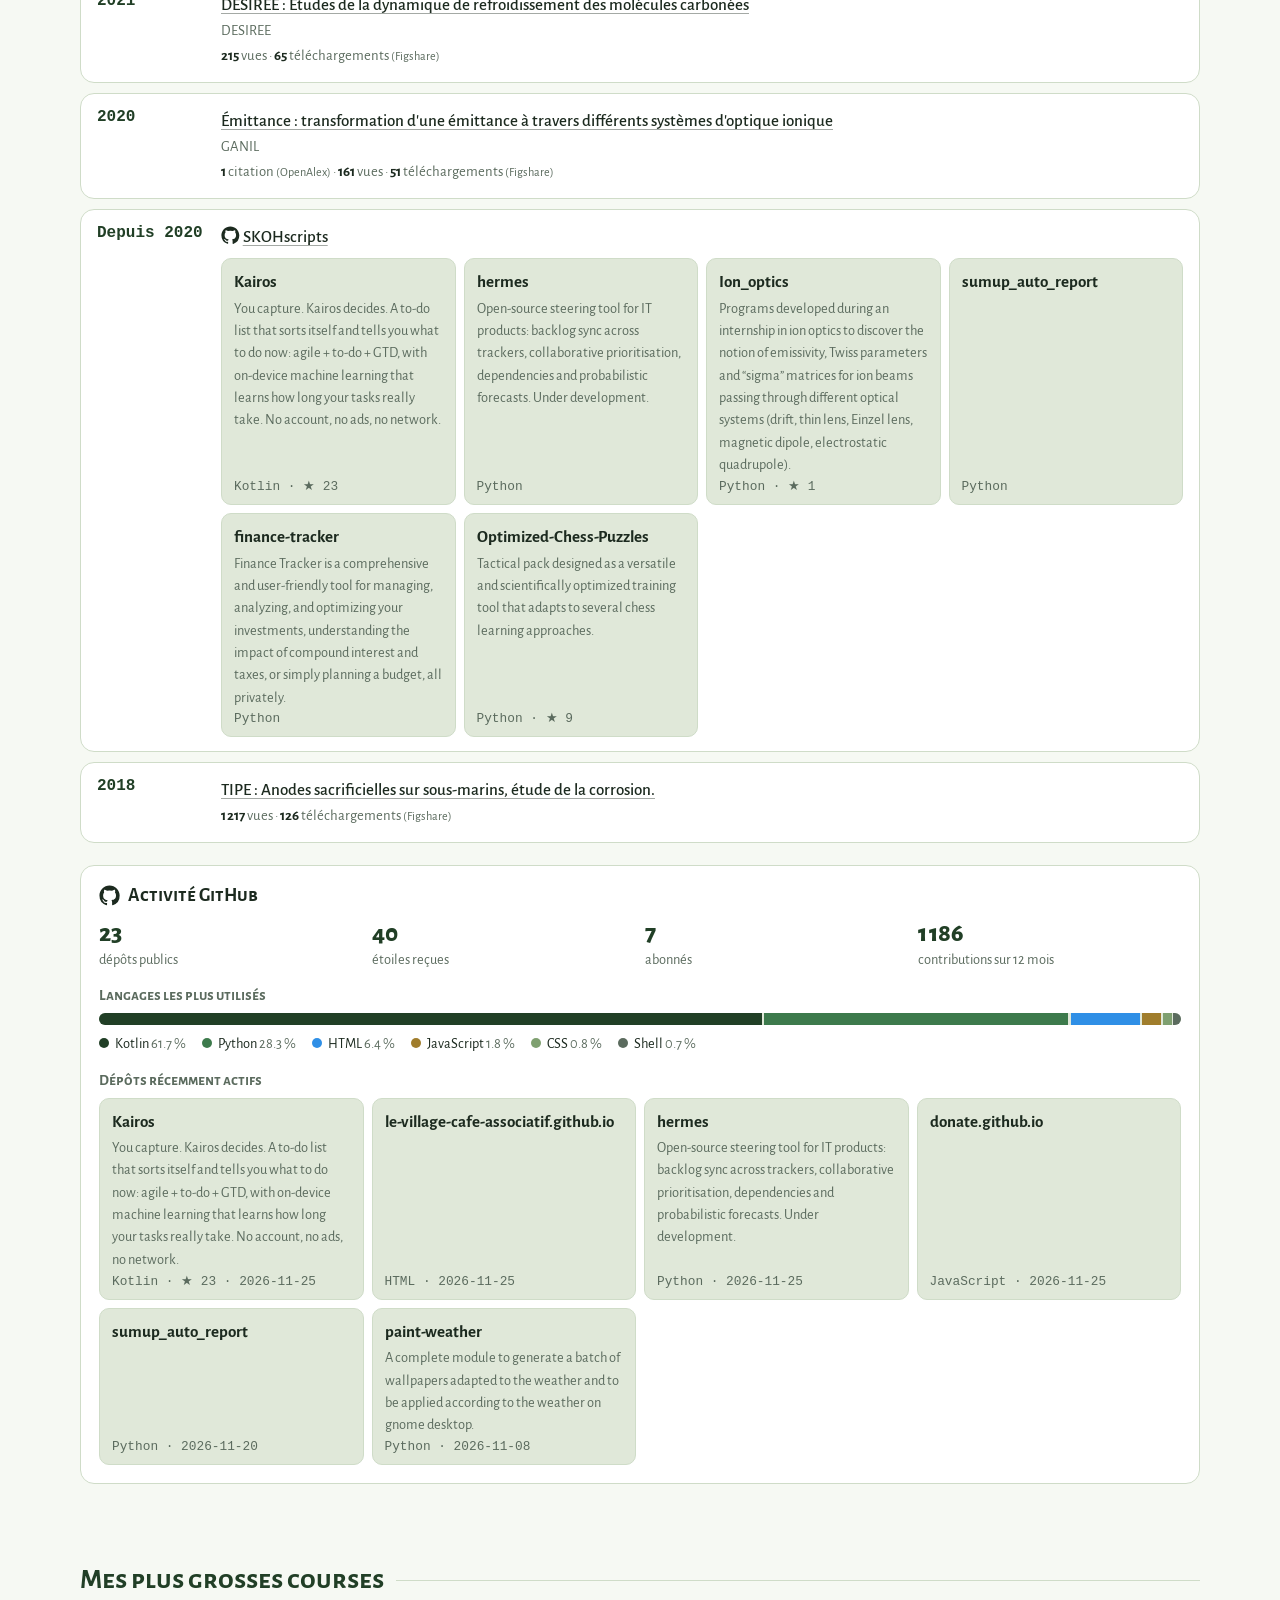
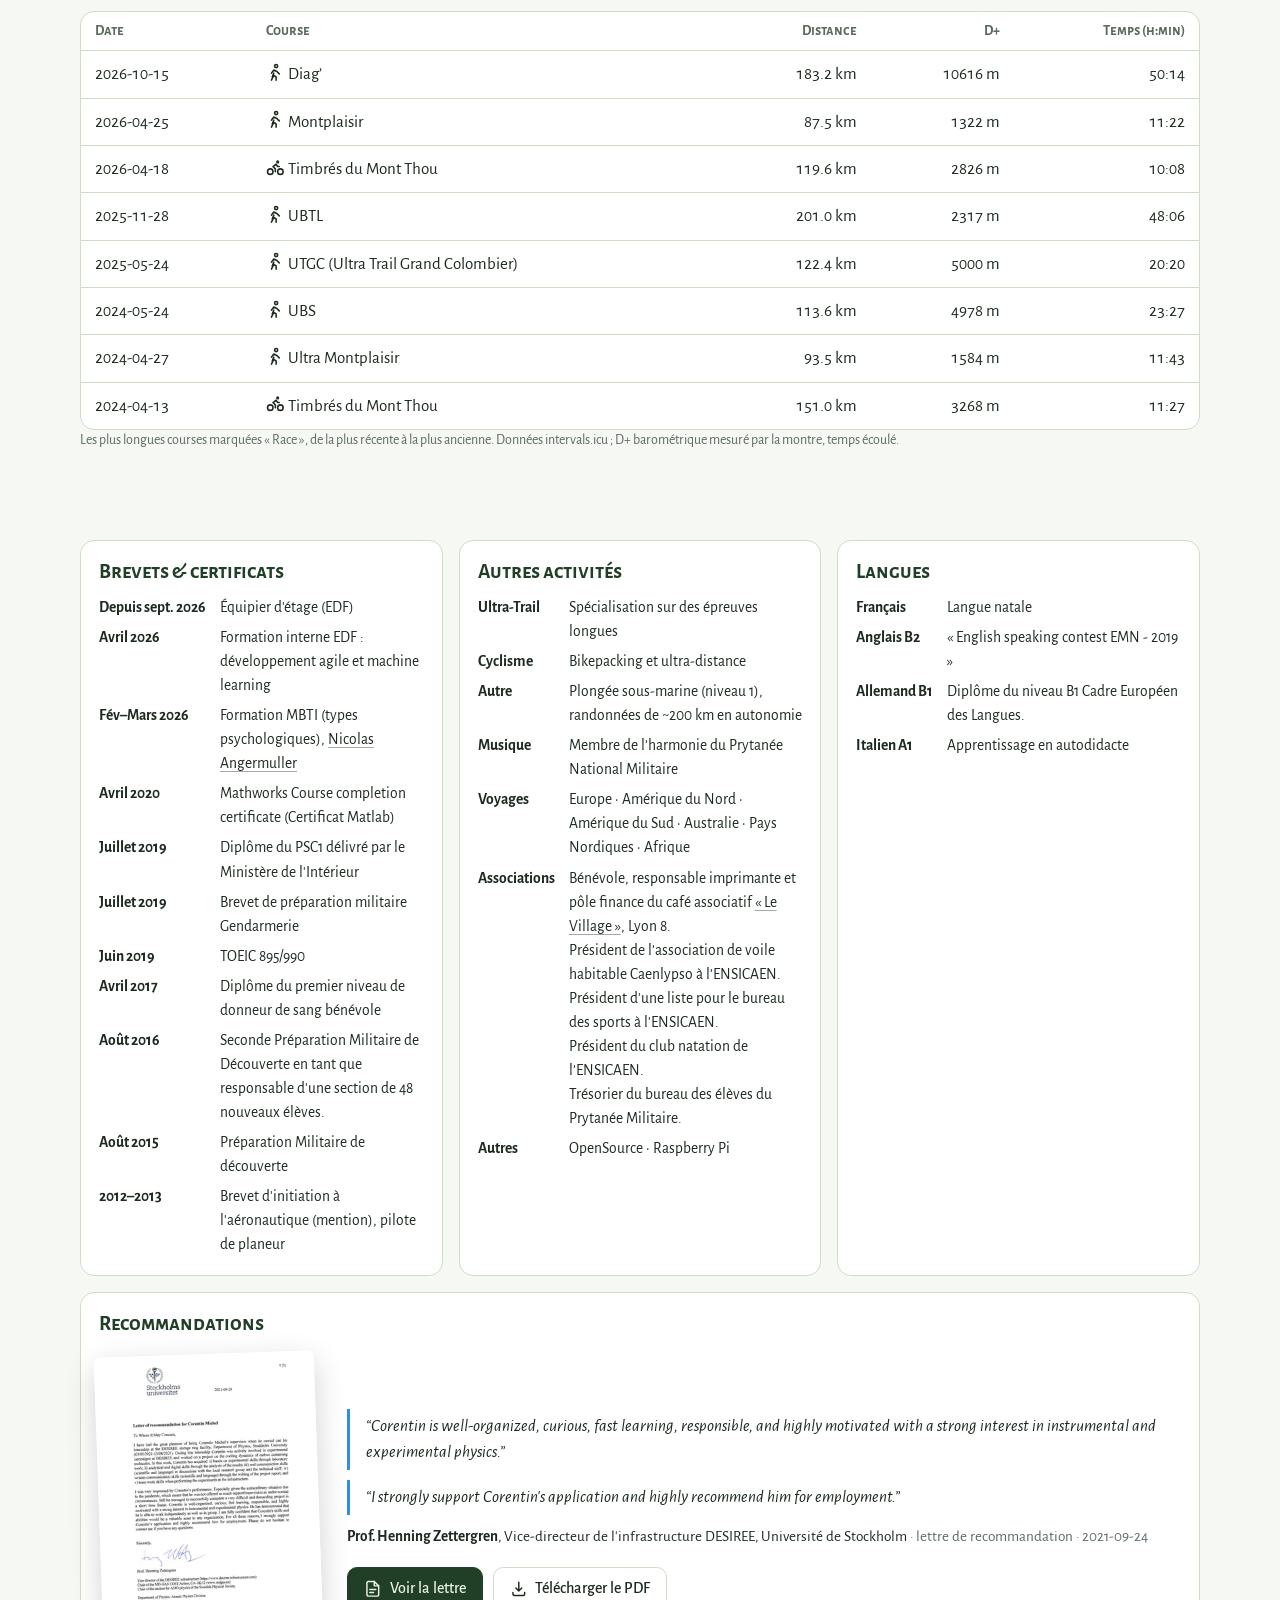
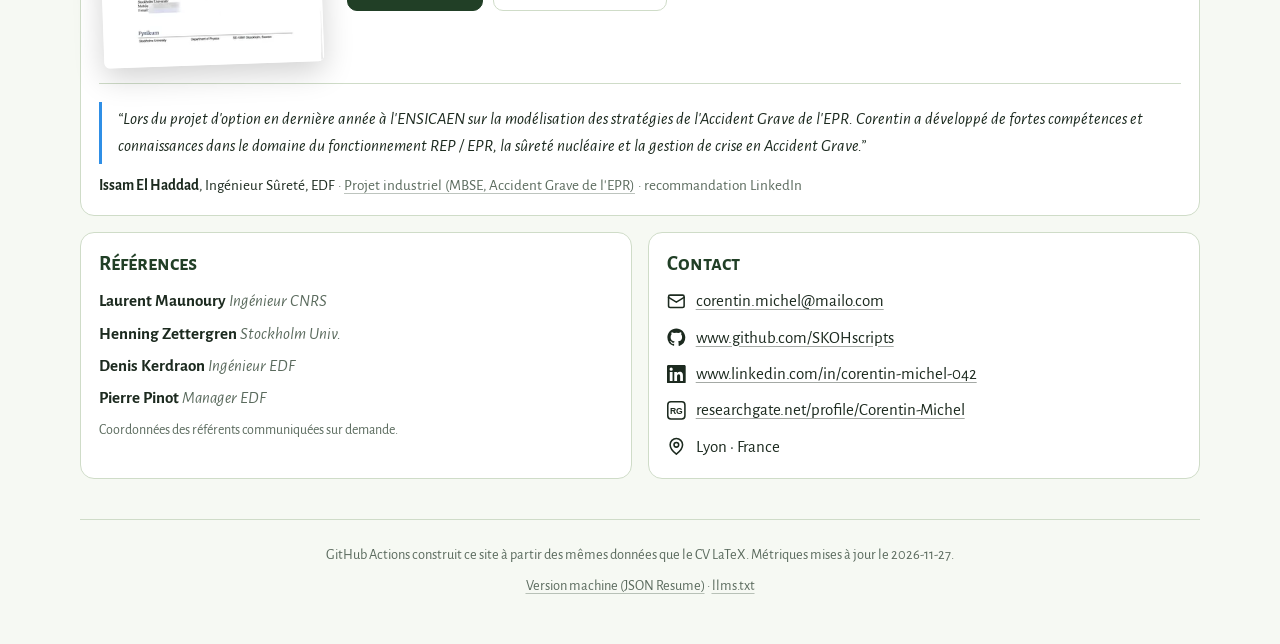
==== commit 4f4fdaf7: "Publication du site (2026-11-27)" ====
--- a/index.html
+++ b/index.html
@@ -68,62 +68,62 @@
     }
    ],
    "knowsAbout": [
+    "Résilience",
+    "Calme sous pression",
+    "Priorisation du backlog",
+    "Coordination multi-équipes",
+    "Neutronique",
+    "Python",
     "Pilotage de prestation",
+    "recharge des cœurs",
+    "Arbitrage technique",
     "Rédaction de CCTP",
+    "Planification de versions",
     "Analyse d'offres",
-    "Coordination multi-équipes",
-    "Dette technique",
-    "Planification de versions",
+    "ODYSSÉE",
+    "sûreté nucléaire",
+    "GitLab GitHub CI/CD",
+    "Formalisation des besoins",
+    "Vulgarisation",
+    "Automatisation de tâches récurrentes",
+    "Développement assisté par agents IA (Claude Code)",
+    "Environnement multi-acteurs",
+    "Apprentissage rapide",
+    "GitLab merge requests & revue de code",
+    "Interface clients/fournisseurs",
     "Mentorat technique",
     "Suivi budgétaire",
-    "Interface clients/fournisseurs",
-    "Neutronique",
-    "recharge des cœurs",
-    "sûreté nucléaire",
     "cycle du combustible",
-    "instrumentation nucléaire",
     "Fonctionnement REP/EPR",
-    "Python",
-    "Calcul HPC (Singularity)",
-    "ODYSSÉE",
-    "COCAGNE",
     "Packaging Python",
     "pytest",
-    "GitLab GitHub CI/CD",
+    "COCAGNE",
+    "Calcul HPC (Singularity)",
+    "Cadrage, relecture et tests du code généré",
     "Sphinx/PlantUML",
     "Qualité logicielle (sûreté)",
+    "Responsabilités associatives",
+    "GitHub Projects, issues & milestones",
+    "Git",
     "NumPy / SciPy / pandas",
     "Web service",
-    "Git",
     "Linux",
     "Kotlin/Android",
+    "Releases & distribution (F-Droid, MSI, DEB, DMG)",
+    "GitLab runners & registry",
+    "Qualité & sécurité (CodeQL, Codacy, pylint)",
+    "Création de skills & hooks pour agents",
+    "MCP & intégrations d'outils",
+    "Supabase",
+    "Streamlit",
+    "Auto-hébergement",
+    "LaTeX",
+    "Bash",
     "MBSE/Capella",
+    "instrumentation nucléaire",
     "MCNP",
     "Dragon",
     "C/C++",
-    "LaTeX",
-    "Bash",
-    "Supabase",
-    "Streamlit",
-    "Auto-hébergement",
-    "Releases & distribution (F-Droid, MSI, DEB, DMG)",
-    "GitHub Projects, issues & milestones",
-    "Qualité & sécurité (CodeQL, Codacy, pylint)",
-    "GitLab merge requests & revue de code",
-    "GitLab runners & registry",
-    "Automatisation de tâches récurrentes",
-    "Développement assisté par agents IA (Claude Code)",
-    "Cadrage, relecture et tests du code généré",
-    "Création de skills & hooks pour agents",
-    "MCP & intégrations d'outils",
-    "Environnement multi-acteurs",
-    "Responsabilités associatives",
-    "Vulgarisation",
-    "Formalisation des besoins",
-    "Arbitrage technique",
-    "Apprentissage rapide",
-    "Calme sous pression",
-    "Endurance",
     "calcul scientifique",
     "neutronique",
     "physique des réacteurs",
@@ -278,7 +278,7 @@
     <span class="counter__label">publications &amp; projets</span>
   </div>
   <div class="counter fade-in">
-    <span class="counter__value" data-count="1590">1 590</span>
+    <span class="counter__value" data-count="1593">1 593</span>
     <span class="counter__label">vues de publications</span>
   </div>
   <div class="counter fade-in">
@@ -286,7 +286,7 @@
     <span class="counter__label">citations (OpenAlex)</span>
   </div>
   <div class="counter fade-in">
-    <span class="counter__value" data-count="22">22</span>
+    <span class="counter__value" data-count="23">23</span>
     <span class="counter__label">dépôts GitHub publics</span>
   </div>
 </section>
@@ -306,9 +306,24 @@
       <p>Application qui classe les tâches du jour par score de priorité (méthode WSJF) et les place dans les trous de l&#39;agenda, autour des réunions. Elle fonctionne hors ligne, sans compte ni publicité : les données restent sur l&#39;appareil.</p>
       <ul class="feat__facts"><li>Android, Windows, Linux, macOS et navigateur</li><li>Publiée sur F-Droid</li><li>6 langues : FR, EN, DE, ES, IT, RU</li><li>Kotlin Multiplatform · Compose Multiplatform · SQLDelight</li><li>Open source (licence MIT)</li></ul>
       <p class="feat__stats">
-<span><strong>v4.2.0</strong> dernière version</span><span><strong data-count="1393">1 393</strong> téléchargements (GitHub)</span><span><strong data-count="21">21</strong> étoiles</span>      </p>
+<span><strong>v4.6.0-beta.1</strong> dernière version</span><span><strong data-count="1811">1 811</strong> téléchargements (GitHub)</span><span><strong data-count="23">23</strong> étoiles</span>      </p>
       <div class="feat__links">
 <a class="btn btn--primary" href="https://skohscripts.github.io/Kairos/"><svg class="icon" viewBox="0 0 24 24" aria-hidden="true" fill="none" stroke="currentColor" stroke-width="2" stroke-linecap="round" stroke-linejoin="round"><path d="M15 3h6v6m0-6L10 14M19 14v5a2 2 0 0 1-2 2H5a2 2 0 0 1-2-2V7a2 2 0 0 1 2-2h5"/></svg>Télécharger</a><a class="btn" href="https://f-droid.org/packages/com.skohscripts.kairos/">F-Droid</a><a class="btn" href="https://github.com/SKOHscripts/Kairos">GitHub</a>      </div>
+    </article>
+    <article class="feat fade-in" id="feat-hermes">
+      <header class="feat__head">
+<img class="feat__logo" src="assets/img/featured/hermes.webp" alt="" loading="lazy">        <div>
+          <h3 class="feat__name">HERMES</h3>
+          <p class="feat__tagline">Piloter un produit informatique, du backlog aux prévisions.</p>
+          <p class="feat__role">Créateur et développeur · en cours</p>
+        </div>
+      </header>
+      <p>Outil de pilotage de produits informatiques, issu d&#39;un outil personnel que j&#39;ai créé et que j&#39;utilise pour piloter et prioriser les sujets d&#39;un projet multi-dépôts (plusieurs centaines de fiches GitLab et Redmine Pléiade). Il synchronise le backlog entre les gestionnaires de tickets, partage la priorisation entre les parties prenantes, résout les dépendances entre tickets et prévoit les dates de livraison de façon probabiliste. Il permet de partager la vision du micro au macro, en tenant compte de toutes les exigences. J&#39;en écris une version propre et réécrite, pour en faire un outil utile à tous les pilotes de projets informatiques dans mon cas.</p>
+      <ul class="feat__facts"><li>En cours de développement : reconstruction open source, spécification d'abord</li><li>Version d'origine utilisée au quotidien : synchro Redmine ↔ GitLab, priorisation par lot, exports PDF et Excel, application de bureau Linux</li><li>Python · FastAPI · SQLAlchemy · prévisions Monte-Carlo</li><li>Open source (licence AGPL-3.0)</li></ul>
+      <p class="feat__stats">
+      </p>
+      <div class="feat__links">
+<a class="btn btn--primary" href="https://github.com/SKOHscripts/hermes"><svg class="icon" viewBox="0 0 24 24" aria-hidden="true" fill="none" stroke="currentColor" stroke-width="2" stroke-linecap="round" stroke-linejoin="round"><path d="M15 3h6v6m0-6L10 14M19 14v5a2 2 0 0 1-2 2H5a2 2 0 0 1-2-2V7a2 2 0 0 1 2-2h5"/></svg>GitHub</a><a class="btn" href="https://skohscripts.github.io/hermes/code/">Carte du code</a>      </div>
     </article>
     <article class="feat fade-in" id="feat-levillage">
       <header class="feat__head">
@@ -329,7 +344,7 @@
 <!-- ======================= CŒUR DES COMPÉTENCES ======================= -->
 <section class="section" id="core" aria-labelledby="core-title">
   <h2 class="section__title fade-in" id="core-title">Le cœur des compétences</h2>
-  <p class="section__intro fade-in">Chaque assemblage de ce cœur de réacteur est une compétence, placé par zone comme dans un plan de chargement. Cliquez sur un assemblage pour voir où je l&#39;ai mise en œuvre.</p>
+  <p class="section__intro fade-in">Chaque assemblage de ce cœur de réacteur est une compétence. Mon cœur de compétences est au centre, les moins utilisées sont au bord, et la couleur indique la zone. Cliquez sur un assemblage pour voir où je l&#39;ai mise en œuvre.</p>
   <div class="core">
     <div class="core__figure fade-in">
       <svg class="core__svg" viewBox="0 0 864 864" role="group" aria-label="Le cœur des compétences">
@@ -343,22 +358,22 @@
         <circle class="core__vessel" cx="431.9" cy="431.9" r="427.9"/>
         <circle class="core__flux" cx="431.9" cy="431.9" r="421.9" fill="url(#flux)"/>
         <rect class="asm-socket" x="404.9" y="404.9" width="54" height="54" rx="6"/>
-        <g class="asm asm--pilot" data-skill="pilot-0" tabindex="0" role="button" aria-label="Pilotage de prestation" style="--i: 0">
-          <title>Pilotage de prestation</title>
+        <g class="asm asm--soft" data-skill="soft-7" tabindex="0" role="button" aria-label="Résilience" style="--i: 0">
+          <title>Résilience</title>
           <rect x="404.9" y="404.9" width="54" height="54" rx="6"/>
-          <text x="431.9" y="431.9">Prest</text>
+          <text x="431.9" y="431.9">Rés</text>
         </g>
         <rect class="asm-socket" x="404.9" y="344.9" width="54" height="54" rx="6"/>
-        <g class="asm asm--pilot" data-skill="pilot-1" tabindex="0" role="button" aria-label="Rédaction de CCTP" style="--i: 1">
-          <title>Rédaction de CCTP</title>
+        <g class="asm asm--soft" data-skill="soft-6" tabindex="0" role="button" aria-label="Calme sous pression" style="--i: 1">
+          <title>Calme sous pression</title>
           <rect x="404.9" y="344.9" width="54" height="54" rx="6"/>
-          <text x="431.9" y="371.9">CCTP</text>
+          <text x="431.9" y="371.9">Calm</text>
         </g>
         <rect class="asm-socket" x="464.9" y="404.9" width="54" height="54" rx="6"/>
-        <g class="asm asm--pilot" data-skill="pilot-2" tabindex="0" role="button" aria-label="Analyse d&#39;offres" style="--i: 2">
-          <title>Analyse d&#39;offres</title>
+        <g class="asm asm--pilot" data-skill="pilot-4" tabindex="0" role="button" aria-label="Priorisation du backlog" style="--i: 2">
+          <title>Priorisation du backlog</title>
           <rect x="464.9" y="404.9" width="54" height="54" rx="6"/>
-          <text x="491.9" y="431.9">AO</text>
+          <text x="491.9" y="431.9">Prio</text>
         </g>
         <rect class="asm-socket" x="404.9" y="464.9" width="54" height="54" rx="6"/>
         <g class="asm asm--pilot" data-skill="pilot-3" tabindex="0" role="button" aria-label="Coordination multi-équipes" style="--i: 3">
@@ -367,232 +382,232 @@
           <text x="431.9" y="491.9">Coord</text>
         </g>
         <rect class="asm-socket" x="344.9" y="404.9" width="54" height="54" rx="6"/>
-        <g class="asm asm--pilot" data-skill="pilot-4" tabindex="0" role="button" aria-label="Dette technique" style="--i: 4">
-          <title>Dette technique</title>
+        <g class="asm asm--phys" data-skill="phys-0" tabindex="0" role="button" aria-label="Neutronique" style="--i: 4">
+          <title>Neutronique</title>
           <rect x="344.9" y="404.9" width="54" height="54" rx="6"/>
-          <text x="371.9" y="431.9">Dette</text>
+          <text x="371.9" y="431.9">Neut</text>
         </g>
         <rect class="asm-socket" x="344.9" y="344.9" width="54" height="54" rx="6"/>
-        <g class="asm asm--pilot" data-skill="pilot-5" tabindex="0" role="button" aria-label="Planification de versions" style="--i: 5">
+        <g class="asm asm--code" data-skill="code-0" tabindex="0" role="button" aria-label="Python" style="--i: 5">
+          <title>Python</title>
+          <rect x="344.9" y="344.9" width="54" height="54" rx="6"/>
+          <text x="371.9" y="371.9">Py</text>
+        </g>
+        <rect class="asm-socket" x="464.9" y="344.9" width="54" height="54" rx="6"/>
+        <g class="asm asm--pilot" data-skill="pilot-0" tabindex="0" role="button" aria-label="Pilotage de prestation" style="--i: 6">
+          <title>Pilotage de prestation</title>
+          <rect x="464.9" y="344.9" width="54" height="54" rx="6"/>
+          <text x="491.9" y="371.9">Prest</text>
+        </g>
+        <rect class="asm-socket" x="464.9" y="464.9" width="54" height="54" rx="6"/>
+        <g class="asm asm--phys" data-skill="phys-1" tabindex="0" role="button" aria-label="recharge des cœurs" style="--i: 7">
+          <title>recharge des cœurs</title>
+          <rect x="464.9" y="464.9" width="54" height="54" rx="6"/>
+          <text x="491.9" y="491.9">Rech</text>
+        </g>
+        <rect class="asm-socket" x="344.9" y="464.9" width="54" height="54" rx="6"/>
+        <g class="asm asm--soft" data-skill="soft-4" tabindex="0" role="button" aria-label="Arbitrage technique" style="--i: 8">
+          <title>Arbitrage technique</title>
+          <rect x="344.9" y="464.9" width="54" height="54" rx="6"/>
+          <text x="371.9" y="491.9">Arb</text>
+        </g>
+        <rect class="asm-socket" x="404.9" y="284.9" width="54" height="54" rx="6"/>
+        <g class="asm asm--pilot" data-skill="pilot-1" tabindex="0" role="button" aria-label="Rédaction de CCTP" style="--i: 9">
+          <title>Rédaction de CCTP</title>
+          <rect x="404.9" y="284.9" width="54" height="54" rx="6"/>
+          <text x="431.9" y="311.9">CCTP</text>
+        </g>
+        <rect class="asm-socket" x="524.9" y="404.9" width="54" height="54" rx="6"/>
+        <g class="asm asm--pilot" data-skill="pilot-5" tabindex="0" role="button" aria-label="Planification de versions" style="--i: 10">
           <title>Planification de versions</title>
-          <rect x="344.9" y="344.9" width="54" height="54" rx="6"/>
-          <text x="371.9" y="371.9">Plan</text>
-        </g>
-        <rect class="asm-socket" x="464.9" y="344.9" width="54" height="54" rx="6"/>
-        <g class="asm asm--pilot" data-skill="pilot-6" tabindex="0" role="button" aria-label="Mentorat technique" style="--i: 6">
+          <rect x="524.9" y="404.9" width="54" height="54" rx="6"/>
+          <text x="551.9" y="431.9">Plan</text>
+        </g>
+        <rect class="asm-socket" x="404.9" y="524.9" width="54" height="54" rx="6"/>
+        <g class="asm asm--pilot" data-skill="pilot-2" tabindex="0" role="button" aria-label="Analyse d&#39;offres" style="--i: 11">
+          <title>Analyse d&#39;offres</title>
+          <rect x="404.9" y="524.9" width="54" height="54" rx="6"/>
+          <text x="431.9" y="551.9">AO</text>
+        </g>
+        <rect class="asm-socket" x="284.9" y="404.9" width="54" height="54" rx="6"/>
+        <g class="asm asm--code" data-skill="code-2" tabindex="0" role="button" aria-label="ODYSSÉE" style="--i: 12">
+          <title>ODYSSÉE</title>
+          <rect x="284.9" y="404.9" width="54" height="54" rx="6"/>
+          <text x="311.9" y="431.9">ODY</text>
+        </g>
+        <rect class="asm-socket" x="284.9" y="344.9" width="54" height="54" rx="6"/>
+        <g class="asm asm--phys" data-skill="phys-2" tabindex="0" role="button" aria-label="sûreté nucléaire" style="--i: 13">
+          <title>sûreté nucléaire</title>
+          <rect x="284.9" y="344.9" width="54" height="54" rx="6"/>
+          <text x="311.9" y="371.9">Sûr</text>
+        </g>
+        <rect class="asm-socket" x="344.9" y="284.9" width="54" height="54" rx="6"/>
+        <g class="asm asm--code" data-skill="code-6" tabindex="0" role="button" aria-label="GitLab GitHub CI/CD" style="--i: 14">
+          <title>GitLab GitHub CI/CD</title>
+          <rect x="344.9" y="284.9" width="54" height="54" rx="6"/>
+          <text x="371.9" y="311.9">CI</text>
+        </g>
+        <rect class="asm-socket" x="464.9" y="284.9" width="54" height="54" rx="6"/>
+        <g class="asm asm--soft" data-skill="soft-3" tabindex="0" role="button" aria-label="Formalisation des besoins" style="--i: 15">
+          <title>Formalisation des besoins</title>
+          <rect x="464.9" y="284.9" width="54" height="54" rx="6"/>
+          <text x="491.9" y="311.9">Req</text>
+        </g>
+        <rect class="asm-socket" x="524.9" y="344.9" width="54" height="54" rx="6"/>
+        <g class="asm asm--soft" data-skill="soft-2" tabindex="0" role="button" aria-label="Vulgarisation" style="--i: 16">
+          <title>Vulgarisation</title>
+          <rect x="524.9" y="344.9" width="54" height="54" rx="6"/>
+          <text x="551.9" y="371.9">Vulg</text>
+        </g>
+        <rect class="asm-socket" x="524.9" y="464.9" width="54" height="54" rx="6"/>
+        <g class="asm asm--ai" data-skill="ai-0" tabindex="0" role="button" aria-label="Automatisation de tâches récurrentes" style="--i: 17">
+          <title>Automatisation de tâches récurrentes</title>
+          <rect x="524.9" y="464.9" width="54" height="54" rx="6"/>
+          <text x="551.9" y="491.9">Auto</text>
+        </g>
+        <rect class="asm-socket" x="464.9" y="524.9" width="54" height="54" rx="6"/>
+        <g class="asm asm--ai" data-skill="ai-1" tabindex="0" role="button" aria-label="Développement assisté par agents IA (Claude Code)" style="--i: 18">
+          <title>Développement assisté par agents IA (Claude Code)</title>
+          <rect x="464.9" y="524.9" width="54" height="54" rx="6"/>
+          <text x="491.9" y="551.9">Agent</text>
+        </g>
+        <rect class="asm-socket" x="344.9" y="524.9" width="54" height="54" rx="6"/>
+        <g class="asm asm--soft" data-skill="soft-0" tabindex="0" role="button" aria-label="Environnement multi-acteurs" style="--i: 19">
+          <title>Environnement multi-acteurs</title>
+          <rect x="344.9" y="524.9" width="54" height="54" rx="6"/>
+          <text x="371.9" y="551.9">Ind</text>
+        </g>
+        <rect class="asm-socket" x="284.9" y="464.9" width="54" height="54" rx="6"/>
+        <g class="asm asm--soft" data-skill="soft-5" tabindex="0" role="button" aria-label="Apprentissage rapide" style="--i: 20">
+          <title>Apprentissage rapide</title>
+          <rect x="284.9" y="464.9" width="54" height="54" rx="6"/>
+          <text x="311.9" y="491.9">Appr</text>
+        </g>
+        <rect class="asm-socket" x="284.9" y="284.9" width="54" height="54" rx="6"/>
+        <g class="asm asm--devops" data-skill="devops-4" tabindex="0" role="button" aria-label="GitLab merge requests &amp; revue de code" style="--i: 21">
+          <title>GitLab merge requests &amp; revue de code</title>
+          <rect x="284.9" y="284.9" width="54" height="54" rx="6"/>
+          <text x="311.9" y="311.9">MR</text>
+        </g>
+        <rect class="asm-socket" x="524.9" y="284.9" width="54" height="54" rx="6"/>
+        <g class="asm asm--pilot" data-skill="pilot-8" tabindex="0" role="button" aria-label="Interface clients/fournisseurs" style="--i: 22">
+          <title>Interface clients/fournisseurs</title>
+          <rect x="524.9" y="284.9" width="54" height="54" rx="6"/>
+          <text x="551.9" y="311.9">Intf</text>
+        </g>
+        <rect class="asm-socket" x="524.9" y="524.9" width="54" height="54" rx="6"/>
+        <g class="asm asm--pilot" data-skill="pilot-6" tabindex="0" role="button" aria-label="Mentorat technique" style="--i: 23">
           <title>Mentorat technique</title>
-          <rect x="464.9" y="344.9" width="54" height="54" rx="6"/>
-          <text x="491.9" y="371.9">Ment</text>
-        </g>
-        <rect class="asm-socket" x="464.9" y="464.9" width="54" height="54" rx="6"/>
-        <g class="asm asm--pilot" data-skill="pilot-7" tabindex="0" role="button" aria-label="Suivi budgétaire" style="--i: 7">
+          <rect x="524.9" y="524.9" width="54" height="54" rx="6"/>
+          <text x="551.9" y="551.9">Ment</text>
+        </g>
+        <rect class="asm-socket" x="284.9" y="524.9" width="54" height="54" rx="6"/>
+        <g class="asm asm--pilot" data-skill="pilot-7" tabindex="0" role="button" aria-label="Suivi budgétaire" style="--i: 24">
           <title>Suivi budgétaire</title>
-          <rect x="464.9" y="464.9" width="54" height="54" rx="6"/>
-          <text x="491.9" y="491.9">Budg</text>
-        </g>
-        <rect class="asm-socket" x="344.9" y="464.9" width="54" height="54" rx="6"/>
-        <g class="asm asm--pilot" data-skill="pilot-8" tabindex="0" role="button" aria-label="Interface clients/fournisseurs" style="--i: 8">
-          <title>Interface clients/fournisseurs</title>
-          <rect x="344.9" y="464.9" width="54" height="54" rx="6"/>
-          <text x="371.9" y="491.9">Intf</text>
-        </g>
-        <rect class="asm-socket" x="404.9" y="284.9" width="54" height="54" rx="6"/>
-        <g class="asm asm--phys" data-skill="phys-0" tabindex="0" role="button" aria-label="Neutronique" style="--i: 9">
-          <title>Neutronique</title>
-          <rect x="404.9" y="284.9" width="54" height="54" rx="6"/>
-          <text x="431.9" y="311.9">Neut</text>
-        </g>
-        <rect class="asm-socket" x="524.9" y="404.9" width="54" height="54" rx="6"/>
-        <g class="asm asm--phys" data-skill="phys-1" tabindex="0" role="button" aria-label="recharge des cœurs" style="--i: 10">
-          <title>recharge des cœurs</title>
-          <rect x="524.9" y="404.9" width="54" height="54" rx="6"/>
-          <text x="551.9" y="431.9">Rech</text>
-        </g>
-        <rect class="asm-socket" x="404.9" y="524.9" width="54" height="54" rx="6"/>
-        <g class="asm asm--phys" data-skill="phys-2" tabindex="0" role="button" aria-label="sûreté nucléaire" style="--i: 11">
-          <title>sûreté nucléaire</title>
-          <rect x="404.9" y="524.9" width="54" height="54" rx="6"/>
-          <text x="431.9" y="551.9">Sûr</text>
-        </g>
-        <rect class="asm-socket" x="284.9" y="404.9" width="54" height="54" rx="6"/>
-        <g class="asm asm--phys" data-skill="phys-3" tabindex="0" role="button" aria-label="cycle du combustible" style="--i: 12">
+          <rect x="284.9" y="524.9" width="54" height="54" rx="6"/>
+          <text x="311.9" y="551.9">Budg</text>
+        </g>
+        <rect class="asm-socket" x="404.9" y="224.9" width="54" height="54" rx="6"/>
+        <g class="asm asm--phys" data-skill="phys-3" tabindex="0" role="button" aria-label="cycle du combustible" style="--i: 25">
           <title>cycle du combustible</title>
-          <rect x="284.9" y="404.9" width="54" height="54" rx="6"/>
-          <text x="311.9" y="431.9">Cyc</text>
-        </g>
-        <rect class="asm-socket" x="284.9" y="344.9" width="54" height="54" rx="6"/>
-        <g class="asm asm--phys" data-skill="phys-4" tabindex="0" role="button" aria-label="instrumentation nucléaire" style="--i: 13">
-          <title>instrumentation nucléaire</title>
-          <rect x="284.9" y="344.9" width="54" height="54" rx="6"/>
-          <text x="311.9" y="371.9">Inst</text>
-        </g>
-        <rect class="asm-socket" x="344.9" y="284.9" width="54" height="54" rx="6"/>
-        <g class="asm asm--phys" data-skill="phys-5" tabindex="0" role="button" aria-label="Fonctionnement REP/EPR" style="--i: 14">
+          <rect x="404.9" y="224.9" width="54" height="54" rx="6"/>
+          <text x="431.9" y="251.9">Cyc</text>
+        </g>
+        <rect class="asm-socket" x="584.9" y="404.9" width="54" height="54" rx="6"/>
+        <g class="asm asm--phys" data-skill="phys-5" tabindex="0" role="button" aria-label="Fonctionnement REP/EPR" style="--i: 26">
           <title>Fonctionnement REP/EPR</title>
-          <rect x="344.9" y="284.9" width="54" height="54" rx="6"/>
-          <text x="371.9" y="311.9">EPR</text>
-        </g>
-        <rect class="asm-socket" x="464.9" y="284.9" width="54" height="54" rx="6"/>
-        <g class="asm asm--code" data-skill="code-0" tabindex="0" role="button" aria-label="Python" style="--i: 15">
-          <title>Python</title>
-          <rect x="464.9" y="284.9" width="54" height="54" rx="6"/>
-          <text x="491.9" y="311.9">Py</text>
-        </g>
-        <rect class="asm-socket" x="524.9" y="344.9" width="54" height="54" rx="6"/>
-        <g class="asm asm--code" data-skill="code-1" tabindex="0" role="button" aria-label="Calcul HPC (Singularity)" style="--i: 16">
+          <rect x="584.9" y="404.9" width="54" height="54" rx="6"/>
+          <text x="611.9" y="431.9">EPR</text>
+        </g>
+        <rect class="asm-socket" x="404.9" y="584.9" width="54" height="54" rx="6"/>
+        <g class="asm asm--code" data-skill="code-4" tabindex="0" role="button" aria-label="Packaging Python" style="--i: 27">
+          <title>Packaging Python</title>
+          <rect x="404.9" y="584.9" width="54" height="54" rx="6"/>
+          <text x="431.9" y="611.9">Pkg</text>
+        </g>
+        <rect class="asm-socket" x="224.9" y="404.9" width="54" height="54" rx="6"/>
+        <g class="asm asm--code" data-skill="code-5" tabindex="0" role="button" aria-label="pytest" style="--i: 28">
+          <title>pytest</title>
+          <rect x="224.9" y="404.9" width="54" height="54" rx="6"/>
+          <text x="251.9" y="431.9">Test</text>
+        </g>
+        <rect class="asm-socket" x="224.9" y="344.9" width="54" height="54" rx="6"/>
+        <g class="asm asm--code" data-skill="code-3" tabindex="0" role="button" aria-label="COCAGNE" style="--i: 29">
+          <title>COCAGNE</title>
+          <rect x="224.9" y="344.9" width="54" height="54" rx="6"/>
+          <text x="251.9" y="371.9">CCG</text>
+        </g>
+        <rect class="asm-socket" x="344.9" y="224.9" width="54" height="54" rx="6"/>
+        <g class="asm asm--code" data-skill="code-1" tabindex="0" role="button" aria-label="Calcul HPC (Singularity)" style="--i: 30">
           <title>Calcul HPC (Singularity)</title>
-          <rect x="524.9" y="344.9" width="54" height="54" rx="6"/>
-          <text x="551.9" y="371.9">HPC</text>
-        </g>
-        <rect class="asm-socket" x="524.9" y="464.9" width="54" height="54" rx="6"/>
-        <g class="asm asm--code" data-skill="code-2" tabindex="0" role="button" aria-label="ODYSSÉE" style="--i: 17">
-          <title>ODYSSÉE</title>
-          <rect x="524.9" y="464.9" width="54" height="54" rx="6"/>
-          <text x="551.9" y="491.9">ODY</text>
-        </g>
-        <rect class="asm-socket" x="464.9" y="524.9" width="54" height="54" rx="6"/>
-        <g class="asm asm--code" data-skill="code-3" tabindex="0" role="button" aria-label="COCAGNE" style="--i: 18">
-          <title>COCAGNE</title>
-          <rect x="464.9" y="524.9" width="54" height="54" rx="6"/>
-          <text x="491.9" y="551.9">CCG</text>
-        </g>
-        <rect class="asm-socket" x="344.9" y="524.9" width="54" height="54" rx="6"/>
-        <g class="asm asm--code" data-skill="code-4" tabindex="0" role="button" aria-label="Packaging Python" style="--i: 19">
-          <title>Packaging Python</title>
-          <rect x="344.9" y="524.9" width="54" height="54" rx="6"/>
-          <text x="371.9" y="551.9">Pkg</text>
-        </g>
-        <rect class="asm-socket" x="284.9" y="464.9" width="54" height="54" rx="6"/>
-        <g class="asm asm--code" data-skill="code-5" tabindex="0" role="button" aria-label="pytest" style="--i: 20">
-          <title>pytest</title>
-          <rect x="284.9" y="464.9" width="54" height="54" rx="6"/>
-          <text x="311.9" y="491.9">Test</text>
-        </g>
-        <rect class="asm-socket" x="284.9" y="284.9" width="54" height="54" rx="6"/>
-        <g class="asm asm--code" data-skill="code-6" tabindex="0" role="button" aria-label="GitLab GitHub CI/CD" style="--i: 21">
-          <title>GitLab GitHub CI/CD</title>
-          <rect x="284.9" y="284.9" width="54" height="54" rx="6"/>
-          <text x="311.9" y="311.9">CI</text>
-        </g>
-        <rect class="asm-socket" x="524.9" y="284.9" width="54" height="54" rx="6"/>
-        <g class="asm asm--code" data-skill="code-7" tabindex="0" role="button" aria-label="Sphinx/PlantUML" style="--i: 22">
+          <rect x="344.9" y="224.9" width="54" height="54" rx="6"/>
+          <text x="371.9" y="251.9">HPC</text>
+        </g>
+        <rect class="asm-socket" x="464.9" y="224.9" width="54" height="54" rx="6"/>
+        <g class="asm asm--ai" data-skill="ai-2" tabindex="0" role="button" aria-label="Cadrage, relecture et tests du code généré" style="--i: 31">
+          <title>Cadrage, relecture et tests du code généré</title>
+          <rect x="464.9" y="224.9" width="54" height="54" rx="6"/>
+          <text x="491.9" y="251.9">Rev</text>
+        </g>
+        <rect class="asm-socket" x="584.9" y="344.9" width="54" height="54" rx="6"/>
+        <g class="asm asm--code" data-skill="code-7" tabindex="0" role="button" aria-label="Sphinx/PlantUML" style="--i: 32">
           <title>Sphinx/PlantUML</title>
-          <rect x="524.9" y="284.9" width="54" height="54" rx="6"/>
-          <text x="551.9" y="311.9">Doc</text>
-        </g>
-        <rect class="asm-socket" x="524.9" y="524.9" width="54" height="54" rx="6"/>
-        <g class="asm asm--code" data-skill="code-8" tabindex="0" role="button" aria-label="Qualité logicielle (sûreté)" style="--i: 23">
+          <rect x="584.9" y="344.9" width="54" height="54" rx="6"/>
+          <text x="611.9" y="371.9">Doc</text>
+        </g>
+        <rect class="asm-socket" x="584.9" y="464.9" width="54" height="54" rx="6"/>
+        <g class="asm asm--code" data-skill="code-8" tabindex="0" role="button" aria-label="Qualité logicielle (sûreté)" style="--i: 33">
           <title>Qualité logicielle (sûreté)</title>
-          <rect x="524.9" y="524.9" width="54" height="54" rx="6"/>
-          <text x="551.9" y="551.9">QL</text>
-        </g>
-        <rect class="asm-socket" x="284.9" y="524.9" width="54" height="54" rx="6"/>
-        <g class="asm asm--code" data-skill="code-9" tabindex="0" role="button" aria-label="NumPy / SciPy / pandas" style="--i: 24">
+          <rect x="584.9" y="464.9" width="54" height="54" rx="6"/>
+          <text x="611.9" y="491.9">QL</text>
+        </g>
+        <rect class="asm-socket" x="464.9" y="584.9" width="54" height="54" rx="6"/>
+        <g class="asm asm--soft" data-skill="soft-1" tabindex="0" role="button" aria-label="Responsabilités associatives" style="--i: 34">
+          <title>Responsabilités associatives</title>
+          <rect x="464.9" y="584.9" width="54" height="54" rx="6"/>
+          <text x="491.9" y="611.9">Asso</text>
+        </g>
+        <rect class="asm-socket" x="344.9" y="584.9" width="54" height="54" rx="6"/>
+        <g class="asm asm--devops" data-skill="devops-2" tabindex="0" role="button" aria-label="GitHub Projects, issues &amp; milestones" style="--i: 35">
+          <title>GitHub Projects, issues &amp; milestones</title>
+          <rect x="344.9" y="584.9" width="54" height="54" rx="6"/>
+          <text x="371.9" y="611.9">Proj</text>
+        </g>
+        <rect class="asm-socket" x="224.9" y="464.9" width="54" height="54" rx="6"/>
+        <g class="asm asm--code" data-skill="code-11" tabindex="0" role="button" aria-label="Git" style="--i: 36">
+          <title>Git</title>
+          <rect x="224.9" y="464.9" width="54" height="54" rx="6"/>
+          <text x="251.9" y="491.9">Git</text>
+        </g>
+        <rect class="asm-socket" x="224.9" y="284.9" width="54" height="54" rx="6"/>
+        <g class="asm asm--code" data-skill="code-9" tabindex="0" role="button" aria-label="NumPy / SciPy / pandas" style="--i: 37">
           <title>NumPy / SciPy / pandas</title>
-          <rect x="284.9" y="524.9" width="54" height="54" rx="6"/>
-          <text x="311.9" y="551.9">Sci</text>
-        </g>
-        <rect class="asm-socket" x="404.9" y="224.9" width="54" height="54" rx="6"/>
-        <g class="asm asm--code" data-skill="code-10" tabindex="0" role="button" aria-label="Web service" style="--i: 25">
+          <rect x="224.9" y="284.9" width="54" height="54" rx="6"/>
+          <text x="251.9" y="311.9">Sci</text>
+        </g>
+        <rect class="asm-socket" x="284.9" y="224.9" width="54" height="54" rx="6"/>
+        <g class="asm asm--code" data-skill="code-10" tabindex="0" role="button" aria-label="Web service" style="--i: 38">
           <title>Web service</title>
-          <rect x="404.9" y="224.9" width="54" height="54" rx="6"/>
-          <text x="431.9" y="251.9">API</text>
-        </g>
-        <rect class="asm-socket" x="584.9" y="404.9" width="54" height="54" rx="6"/>
-        <g class="asm asm--code" data-skill="code-11" tabindex="0" role="button" aria-label="Git" style="--i: 26">
-          <title>Git</title>
-          <rect x="584.9" y="404.9" width="54" height="54" rx="6"/>
-          <text x="611.9" y="431.9">Git</text>
-        </g>
-        <rect class="asm-socket" x="404.9" y="584.9" width="54" height="54" rx="6"/>
-        <g class="asm asm--code" data-skill="code-12" tabindex="0" role="button" aria-label="Linux" style="--i: 27">
+          <rect x="284.9" y="224.9" width="54" height="54" rx="6"/>
+          <text x="311.9" y="251.9">API</text>
+        </g>
+        <rect class="asm-socket" x="524.9" y="224.9" width="54" height="54" rx="6"/>
+        <g class="asm asm--code" data-skill="code-12" tabindex="0" role="button" aria-label="Linux" style="--i: 39">
           <title>Linux</title>
-          <rect x="404.9" y="584.9" width="54" height="54" rx="6"/>
-          <text x="431.9" y="611.9">Linux</text>
-        </g>
-        <rect class="asm-socket" x="224.9" y="404.9" width="54" height="54" rx="6"/>
-        <g class="asm asm--code" data-skill="code-13" tabindex="0" role="button" aria-label="Kotlin/Android" style="--i: 28">
+          <rect x="524.9" y="224.9" width="54" height="54" rx="6"/>
+          <text x="551.9" y="251.9">Linux</text>
+        </g>
+        <rect class="asm-socket" x="584.9" y="284.9" width="54" height="54" rx="6"/>
+        <g class="asm asm--code" data-skill="code-13" tabindex="0" role="button" aria-label="Kotlin/Android" style="--i: 40">
           <title>Kotlin/Android</title>
-          <rect x="224.9" y="404.9" width="54" height="54" rx="6"/>
-          <text x="251.9" y="431.9">Kt</text>
-        </g>
-        <rect class="asm-socket" x="224.9" y="344.9" width="54" height="54" rx="6"/>
-        <g class="asm asm--code" data-skill="code-14" tabindex="0" role="button" aria-label="MBSE/Capella" style="--i: 29">
-          <title>MBSE/Capella</title>
-          <rect x="224.9" y="344.9" width="54" height="54" rx="6"/>
-          <text x="251.9" y="371.9">MBSE</text>
-        </g>
-        <rect class="asm-socket" x="344.9" y="224.9" width="54" height="54" rx="6"/>
-        <g class="asm asm--code" data-skill="code-15" tabindex="0" role="button" aria-label="MCNP" style="--i: 30">
-          <title>MCNP</title>
-          <rect x="344.9" y="224.9" width="54" height="54" rx="6"/>
-          <text x="371.9" y="251.9">MCNP</text>
-        </g>
-        <rect class="asm-socket" x="464.9" y="224.9" width="54" height="54" rx="6"/>
-        <g class="asm asm--code" data-skill="code-16" tabindex="0" role="button" aria-label="Dragon" style="--i: 31">
-          <title>Dragon</title>
-          <rect x="464.9" y="224.9" width="54" height="54" rx="6"/>
-          <text x="491.9" y="251.9">DRG</text>
-        </g>
-        <rect class="asm-socket" x="584.9" y="344.9" width="54" height="54" rx="6"/>
-        <g class="asm asm--code" data-skill="code-17" tabindex="0" role="button" aria-label="C/C++" style="--i: 32">
-          <title>C/C++</title>
-          <rect x="584.9" y="344.9" width="54" height="54" rx="6"/>
-          <text x="611.9" y="371.9">C++</text>
-        </g>
-        <rect class="asm-socket" x="584.9" y="464.9" width="54" height="54" rx="6"/>
-        <g class="asm asm--code" data-skill="code-18" tabindex="0" role="button" aria-label="LaTeX" style="--i: 33">
-          <title>LaTeX</title>
-          <rect x="584.9" y="464.9" width="54" height="54" rx="6"/>
-          <text x="611.9" y="491.9">TeX</text>
-        </g>
-        <rect class="asm-socket" x="464.9" y="584.9" width="54" height="54" rx="6"/>
-        <g class="asm asm--code" data-skill="code-19" tabindex="0" role="button" aria-label="Bash" style="--i: 34">
-          <title>Bash</title>
-          <rect x="464.9" y="584.9" width="54" height="54" rx="6"/>
-          <text x="491.9" y="611.9">Bash</text>
-        </g>
-        <rect class="asm-socket" x="344.9" y="584.9" width="54" height="54" rx="6"/>
-        <g class="asm asm--app" data-skill="app-0" tabindex="0" role="button" aria-label="Supabase" style="--i: 35">
-          <title>Supabase</title>
-          <rect x="344.9" y="584.9" width="54" height="54" rx="6"/>
-          <text x="371.9" y="611.9">Supa</text>
-        </g>
-        <rect class="asm-socket" x="224.9" y="464.9" width="54" height="54" rx="6"/>
-        <g class="asm asm--app" data-skill="app-1" tabindex="0" role="button" aria-label="Streamlit" style="--i: 36">
-          <title>Streamlit</title>
-          <rect x="224.9" y="464.9" width="54" height="54" rx="6"/>
-          <text x="251.9" y="491.9">Strm</text>
-        </g>
-        <rect class="asm-socket" x="224.9" y="284.9" width="54" height="54" rx="6"/>
-        <g class="asm asm--app" data-skill="app-2" tabindex="0" role="button" aria-label="Auto-hébergement" style="--i: 37">
-          <title>Auto-hébergement</title>
-          <rect x="224.9" y="284.9" width="54" height="54" rx="6"/>
-          <text x="251.9" y="311.9">Self</text>
-        </g>
-        <rect class="asm-socket" x="284.9" y="224.9" width="54" height="54" rx="6"/>
-        <g class="asm asm--devops" data-skill="devops-1" tabindex="0" role="button" aria-label="Releases &amp; distribution (F-Droid, MSI, DEB, DMG)" style="--i: 38">
+          <rect x="584.9" y="284.9" width="54" height="54" rx="6"/>
+          <text x="611.9" y="311.9">Kt</text>
+        </g>
+        <rect class="asm-socket" x="584.9" y="524.9" width="54" height="54" rx="6"/>
+        <g class="asm asm--devops" data-skill="devops-1" tabindex="0" role="button" aria-label="Releases &amp; distribution (F-Droid, MSI, DEB, DMG)" style="--i: 41">
           <title>Releases &amp; distribution (F-Droid, MSI, DEB, DMG)</title>
-          <rect x="284.9" y="224.9" width="54" height="54" rx="6"/>
-          <text x="311.9" y="251.9">Rel</text>
-        </g>
-        <rect class="asm-socket" x="524.9" y="224.9" width="54" height="54" rx="6"/>
-        <g class="asm asm--devops" data-skill="devops-2" tabindex="0" role="button" aria-label="GitHub Projects, issues &amp; milestones" style="--i: 39">
-          <title>GitHub Projects, issues &amp; milestones</title>
-          <rect x="524.9" y="224.9" width="54" height="54" rx="6"/>
-          <text x="551.9" y="251.9">Proj</text>
-        </g>
-        <rect class="asm-socket" x="584.9" y="284.9" width="54" height="54" rx="6"/>
-        <g class="asm asm--devops" data-skill="devops-3" tabindex="0" role="button" aria-label="Qualité &amp; sécurité (CodeQL, Codacy, pylint)" style="--i: 40">
-          <title>Qualité &amp; sécurité (CodeQL, Codacy, pylint)</title>
-          <rect x="584.9" y="284.9" width="54" height="54" rx="6"/>
-          <text x="611.9" y="311.9">QA</text>
-        </g>
-        <rect class="asm-socket" x="584.9" y="524.9" width="54" height="54" rx="6"/>
-        <g class="asm asm--devops" data-skill="devops-4" tabindex="0" role="button" aria-label="GitLab merge requests &amp; revue de code" style="--i: 41">
-          <title>GitLab merge requests &amp; revue de code</title>
           <rect x="584.9" y="524.9" width="54" height="54" rx="6"/>
-          <text x="611.9" y="551.9">MR</text>
+          <text x="611.9" y="551.9">Rel</text>
         </g>
         <rect class="asm-socket" x="524.9" y="584.9" width="54" height="54" rx="6"/>
         <g class="asm asm--devops" data-skill="devops-5" tabindex="0" role="button" aria-label="GitLab runners &amp; registry" style="--i: 42">
@@ -601,82 +616,82 @@
           <text x="551.9" y="611.9">Run</text>
         </g>
         <rect class="asm-socket" x="284.9" y="584.9" width="54" height="54" rx="6"/>
-        <g class="asm asm--ai" data-skill="ai-0" tabindex="0" role="button" aria-label="Automatisation de tâches récurrentes" style="--i: 43">
-          <title>Automatisation de tâches récurrentes</title>
+        <g class="asm asm--devops" data-skill="devops-3" tabindex="0" role="button" aria-label="Qualité &amp; sécurité (CodeQL, Codacy, pylint)" style="--i: 43">
+          <title>Qualité &amp; sécurité (CodeQL, Codacy, pylint)</title>
           <rect x="284.9" y="584.9" width="54" height="54" rx="6"/>
-          <text x="311.9" y="611.9">Auto</text>
+          <text x="311.9" y="611.9">QA</text>
         </g>
         <rect class="asm-socket" x="224.9" y="524.9" width="54" height="54" rx="6"/>
-        <g class="asm asm--ai" data-skill="ai-1" tabindex="0" role="button" aria-label="Développement assisté par agents IA (Claude Code)" style="--i: 44">
-          <title>Développement assisté par agents IA (Claude Code)</title>
+        <g class="asm asm--ai" data-skill="ai-3" tabindex="0" role="button" aria-label="Création de skills &amp; hooks pour agents" style="--i: 44">
+          <title>Création de skills &amp; hooks pour agents</title>
           <rect x="224.9" y="524.9" width="54" height="54" rx="6"/>
-          <text x="251.9" y="551.9">Agent</text>
+          <text x="251.9" y="551.9">Skill</text>
         </g>
         <rect class="asm-socket" x="404.9" y="164.9" width="54" height="54" rx="6"/>
-        <g class="asm asm--ai" data-skill="ai-2" tabindex="0" role="button" aria-label="Cadrage, relecture et tests du code généré" style="--i: 45">
-          <title>Cadrage, relecture et tests du code généré</title>
+        <g class="asm asm--ai" data-skill="ai-4" tabindex="0" role="button" aria-label="MCP &amp; intégrations d&#39;outils" style="--i: 45">
+          <title>MCP &amp; intégrations d&#39;outils</title>
           <rect x="404.9" y="164.9" width="54" height="54" rx="6"/>
-          <text x="431.9" y="191.9">Rev</text>
+          <text x="431.9" y="191.9">MCP</text>
         </g>
         <rect class="asm-socket" x="644.9" y="404.9" width="54" height="54" rx="6"/>
-        <g class="asm asm--ai" data-skill="ai-3" tabindex="0" role="button" aria-label="Création de skills &amp; hooks pour agents" style="--i: 46">
-          <title>Création de skills &amp; hooks pour agents</title>
+        <g class="asm asm--app" data-skill="app-0" tabindex="0" role="button" aria-label="Supabase" style="--i: 46">
+          <title>Supabase</title>
           <rect x="644.9" y="404.9" width="54" height="54" rx="6"/>
-          <text x="671.9" y="431.9">Skill</text>
+          <text x="671.9" y="431.9">Supa</text>
         </g>
         <rect class="asm-socket" x="404.9" y="644.9" width="54" height="54" rx="6"/>
-        <g class="asm asm--ai" data-skill="ai-4" tabindex="0" role="button" aria-label="MCP &amp; intégrations d&#39;outils" style="--i: 47">
-          <title>MCP &amp; intégrations d&#39;outils</title>
+        <g class="asm asm--app" data-skill="app-1" tabindex="0" role="button" aria-label="Streamlit" style="--i: 47">
+          <title>Streamlit</title>
           <rect x="404.9" y="644.9" width="54" height="54" rx="6"/>
-          <text x="431.9" y="671.9">MCP</text>
+          <text x="431.9" y="671.9">Strm</text>
         </g>
         <rect class="asm-socket" x="164.9" y="404.9" width="54" height="54" rx="6"/>
-        <g class="asm asm--soft" data-skill="soft-0" tabindex="0" role="button" aria-label="Environnement multi-acteurs" style="--i: 48">
-          <title>Environnement multi-acteurs</title>
+        <g class="asm asm--app" data-skill="app-2" tabindex="0" role="button" aria-label="Auto-hébergement" style="--i: 48">
+          <title>Auto-hébergement</title>
           <rect x="164.9" y="404.9" width="54" height="54" rx="6"/>
-          <text x="191.9" y="431.9">Ind</text>
+          <text x="191.9" y="431.9">Self</text>
         </g>
         <rect class="asm-socket" x="164.9" y="344.9" width="54" height="54" rx="6"/>
-        <g class="asm asm--soft" data-skill="soft-1" tabindex="0" role="button" aria-label="Responsabilités associatives" style="--i: 49">
-          <title>Responsabilités associatives</title>
+        <g class="asm asm--code" data-skill="code-18" tabindex="0" role="button" aria-label="LaTeX" style="--i: 49">
+          <title>LaTeX</title>
           <rect x="164.9" y="344.9" width="54" height="54" rx="6"/>
-          <text x="191.9" y="371.9">Asso</text>
+          <text x="191.9" y="371.9">TeX</text>
         </g>
         <rect class="asm-socket" x="344.9" y="164.9" width="54" height="54" rx="6"/>
-        <g class="asm asm--soft" data-skill="soft-2" tabindex="0" role="button" aria-label="Vulgarisation" style="--i: 50">
-          <title>Vulgarisation</title>
+        <g class="asm asm--code" data-skill="code-19" tabindex="0" role="button" aria-label="Bash" style="--i: 50">
+          <title>Bash</title>
           <rect x="344.9" y="164.9" width="54" height="54" rx="6"/>
-          <text x="371.9" y="191.9">Vulg</text>
+          <text x="371.9" y="191.9">Bash</text>
         </g>
         <rect class="asm-socket" x="464.9" y="164.9" width="54" height="54" rx="6"/>
-        <g class="asm asm--soft" data-skill="soft-3" tabindex="0" role="button" aria-label="Formalisation des besoins" style="--i: 51">
-          <title>Formalisation des besoins</title>
+        <g class="asm asm--code" data-skill="code-14" tabindex="0" role="button" aria-label="MBSE/Capella" style="--i: 51">
+          <title>MBSE/Capella</title>
           <rect x="464.9" y="164.9" width="54" height="54" rx="6"/>
-          <text x="491.9" y="191.9">Req</text>
+          <text x="491.9" y="191.9">MBSE</text>
         </g>
         <rect class="asm-socket" x="644.9" y="344.9" width="54" height="54" rx="6"/>
-        <g class="asm asm--soft" data-skill="soft-4" tabindex="0" role="button" aria-label="Arbitrage technique" style="--i: 52">
-          <title>Arbitrage technique</title>
+        <g class="asm asm--phys" data-skill="phys-4" tabindex="0" role="button" aria-label="instrumentation nucléaire" style="--i: 52">
+          <title>instrumentation nucléaire</title>
           <rect x="644.9" y="344.9" width="54" height="54" rx="6"/>
-          <text x="671.9" y="371.9">Arb</text>
+          <text x="671.9" y="371.9">Inst</text>
         </g>
         <rect class="asm-socket" x="644.9" y="464.9" width="54" height="54" rx="6"/>
-        <g class="asm asm--soft" data-skill="soft-5" tabindex="0" role="button" aria-label="Apprentissage rapide" style="--i: 53">
-          <title>Apprentissage rapide</title>
+        <g class="asm asm--code" data-skill="code-15" tabindex="0" role="button" aria-label="MCNP" style="--i: 53">
+          <title>MCNP</title>
           <rect x="644.9" y="464.9" width="54" height="54" rx="6"/>
-          <text x="671.9" y="491.9">Appr</text>
+          <text x="671.9" y="491.9">MCNP</text>
         </g>
         <rect class="asm-socket" x="464.9" y="644.9" width="54" height="54" rx="6"/>
-        <g class="asm asm--soft" data-skill="soft-6" tabindex="0" role="button" aria-label="Calme sous pression" style="--i: 54">
-          <title>Calme sous pression</title>
+        <g class="asm asm--code" data-skill="code-16" tabindex="0" role="button" aria-label="Dragon" style="--i: 54">
+          <title>Dragon</title>
           <rect x="464.9" y="644.9" width="54" height="54" rx="6"/>
-          <text x="491.9" y="671.9">Calm</text>
+          <text x="491.9" y="671.9">DRG</text>
         </g>
         <rect class="asm-socket" x="344.9" y="644.9" width="54" height="54" rx="6"/>
-        <g class="asm asm--soft" data-skill="soft-7" tabindex="0" role="button" aria-label="Endurance" style="--i: 55">
-          <title>Endurance</title>
+        <g class="asm asm--code" data-skill="code-17" tabindex="0" role="button" aria-label="C/C++" style="--i: 55">
+          <title>C/C++</title>
           <rect x="344.9" y="644.9" width="54" height="54" rx="6"/>
-          <text x="371.9" y="671.9">End</text>
+          <text x="371.9" y="671.9">C++</text>
         </g>
         <g class="asm asm--slot" data-slot="calcul scientifique" style="--i: 56">
           <rect x="164.9" y="464.9" width="54" height="54" rx="6"/>
@@ -722,127 +737,130 @@
           <rect x="524.9" y="644.9" width="54" height="54" rx="6"/>
           <text x="551.9" y="671.9"></text>
         </g>
-        <g class="asm asm--slot" data-slot="mentorat" style="--i: 67">
+        <g class="asm asm--slot" data-slot="dette technique" style="--i: 67">
           <rect x="284.9" y="644.9" width="54" height="54" rx="6"/>
           <text x="311.9" y="671.9"></text>
         </g>
-        <g class="asm asm--slot" data-slot="gestion des parties prenantes" style="--i: 68">
+        <g class="asm asm--slot" data-slot="mentorat" style="--i: 68">
           <rect x="164.9" y="524.9" width="54" height="54" rx="6"/>
           <text x="191.9" y="551.9"></text>
         </g>
-        <g class="asm asm--slot" data-slot="rédaction technique" style="--i: 69">
+        <g class="asm asm--slot" data-slot="gestion des parties prenantes" style="--i: 69">
           <rect x="164.9" y="224.9" width="54" height="54" rx="6"/>
           <text x="191.9" y="251.9"></text>
         </g>
-        <g class="asm asm--slot" data-slot="apprentissage continu" style="--i: 70">
+        <g class="asm asm--slot" data-slot="rédaction technique" style="--i: 70">
           <rect x="224.9" y="164.9" width="54" height="54" rx="6"/>
           <text x="251.9" y="191.9"></text>
         </g>
-        <g class="asm asm--slot" data-slot="réacteurs nucléaires" style="--i: 71">
+        <g class="asm asm--slot" data-slot="apprentissage continu" style="--i: 71">
           <rect x="404.9" y="104.9" width="54" height="54" rx="6"/>
           <text x="431.9" y="131.9"></text>
         </g>
-        <g class="asm asm--slot" data-slot="cœur de réacteur" style="--i: 72">
+        <g class="asm asm--slot" data-slot="réacteurs nucléaires" style="--i: 72">
           <rect x="584.9" y="164.9" width="54" height="54" rx="6"/>
           <text x="611.9" y="191.9"></text>
         </g>
-        <g class="asm asm--slot" data-slot="physique nucléaire" style="--i: 73">
+        <g class="asm asm--slot" data-slot="cœur de réacteur" style="--i: 73">
           <rect x="644.9" y="224.9" width="54" height="54" rx="6"/>
           <text x="671.9" y="251.9"></text>
         </g>
-        <g class="asm asm--slot" data-slot="qualité logicielle" style="--i: 74">
+        <g class="asm asm--slot" data-slot="physique nucléaire" style="--i: 74">
           <rect x="704.9" y="404.9" width="54" height="54" rx="6"/>
           <text x="731.9" y="431.9"></text>
         </g>
-        <g class="asm asm--slot" data-slot="benchmark multi-physique" style="--i: 75">
+        <g class="asm asm--slot" data-slot="qualité logicielle" style="--i: 75">
           <rect x="644.9" y="584.9" width="54" height="54" rx="6"/>
           <text x="671.9" y="611.9"></text>
         </g>
-        <g class="asm asm--slot" data-slot="OCDE/AEN" style="--i: 76">
+        <g class="asm asm--slot" data-slot="benchmark multi-physique" style="--i: 76">
           <rect x="584.9" y="644.9" width="54" height="54" rx="6"/>
           <text x="611.9" y="671.9"></text>
         </g>
-        <g class="asm asm--slot" data-slot="EMC2-E" style="--i: 77">
+        <g class="asm asm--slot" data-slot="OCDE/AEN" style="--i: 77">
           <rect x="404.9" y="704.9" width="54" height="54" rx="6"/>
           <text x="431.9" y="731.9"></text>
         </g>
-        <g class="asm asm--slot" data-slot="open source" style="--i: 78">
+        <g class="asm asm--slot" data-slot="EMC2-E" style="--i: 78">
           <rect x="224.9" y="644.9" width="54" height="54" rx="6"/>
           <text x="251.9" y="671.9"></text>
         </g>
-        <g class="asm asm--slot" data-slot="MBSE" style="--i: 79">
+        <g class="asm asm--slot" data-slot="open source" style="--i: 79">
           <rect x="164.9" y="584.9" width="54" height="54" rx="6"/>
           <text x="191.9" y="611.9"></text>
         </g>
-        <g class="asm asm--slot" data-slot="Capella" style="--i: 80">
+        <g class="asm asm--slot" data-slot="MBSE" style="--i: 80">
           <rect x="104.9" y="404.9" width="54" height="54" rx="6"/>
           <text x="131.9" y="431.9"></text>
         </g>
-        <g class="asm asm--slot" data-slot="GitHub Actions" style="--i: 81">
+        <g class="asm asm--slot" data-slot="Capella" style="--i: 81">
           <rect x="104.9" y="344.9" width="54" height="54" rx="6"/>
           <text x="131.9" y="371.9"></text>
         </g>
-        <g class="asm asm--slot" data-slot="GitLab CI/CD" style="--i: 82">
+        <g class="asm asm--slot" data-slot="GitHub Actions" style="--i: 82">
           <rect x="344.9" y="104.9" width="54" height="54" rx="6"/>
           <text x="371.9" y="131.9"></text>
         </g>
-        <g class="asm asm--slot" data-slot="CI/CD" style="--i: 83">
+        <g class="asm asm--slot" data-slot="GitLab CI/CD" style="--i: 83">
           <rect x="464.9" y="104.9" width="54" height="54" rx="6"/>
           <text x="491.9" y="131.9"></text>
         </g>
-        <g class="asm asm--slot" data-slot="Claude Code" style="--i: 84">
+        <g class="asm asm--slot" data-slot="CI/CD" style="--i: 84">
           <rect x="704.9" y="344.9" width="54" height="54" rx="6"/>
           <text x="731.9" y="371.9"></text>
         </g>
-        <g class="asm asm--slot" data-slot="IA générative" style="--i: 85">
+        <g class="asm asm--slot" data-slot="Claude Code" style="--i: 85">
           <rect x="704.9" y="464.9" width="54" height="54" rx="6"/>
           <text x="731.9" y="491.9"></text>
         </g>
-        <g class="asm asm--slot" data-slot="agents IA" style="--i: 86">
+        <g class="asm asm--slot" data-slot="IA générative" style="--i: 86">
           <rect x="464.9" y="704.9" width="54" height="54" rx="6"/>
           <text x="491.9" y="731.9"></text>
         </g>
-        <g class="asm asm--slot" data-slot="revue de code" style="--i: 87">
+        <g class="asm asm--slot" data-slot="agents IA" style="--i: 87">
           <rect x="344.9" y="704.9" width="54" height="54" rx="6"/>
           <text x="371.9" y="731.9"></text>
         </g>
-        <g class="asm asm--slot" data-slot="automatisation" style="--i: 88">
+        <g class="asm asm--slot" data-slot="revue de code" style="--i: 88">
           <rect x="104.9" y="464.9" width="54" height="54" rx="6"/>
           <text x="131.9" y="491.9"></text>
         </g>
-        <g class="asm asm--slot" data-slot="MCP" style="--i: 89">
+        <g class="asm asm--slot" data-slot="automatisation" style="--i: 89">
           <rect x="104.9" y="284.9" width="54" height="54" rx="6"/>
           <text x="131.9" y="311.9"></text>
         </g>
-        <g class="asm asm--slot" data-slot="Android" style="--i: 90">
+        <g class="asm asm--slot" data-slot="MCP" style="--i: 90">
           <rect x="284.9" y="104.9" width="54" height="54" rx="6"/>
           <text x="311.9" y="131.9"></text>
         </g>
-        <g class="asm asm--slot" data-slot="EDF" style="--i: 91">
+        <g class="asm asm--slot" data-slot="Android" style="--i: 91">
           <rect x="524.9" y="104.9" width="54" height="54" rx="6"/>
           <text x="551.9" y="131.9"></text>
         </g>
-        <g class="asm asm--slot" data-slot="ENSICAEN" style="--i: 92">
+        <g class="asm asm--slot" data-slot="EDF" style="--i: 92">
           <rect x="704.9" y="284.9" width="54" height="54" rx="6"/>
           <text x="731.9" y="311.9"></text>
         </g>
-        <g class="asm asm--slot" data-slot="GANIL" style="--i: 93">
+        <g class="asm asm--slot" data-slot="ENSICAEN" style="--i: 93">
           <rect x="704.9" y="524.9" width="54" height="54" rx="6"/>
           <text x="731.9" y="551.9"></text>
         </g>
-        <g class="asm asm--slot" data-slot="CEA/CNRS" style="--i: 94">
+        <g class="asm asm--slot" data-slot="GANIL" style="--i: 94">
           <rect x="524.9" y="704.9" width="54" height="54" rx="6"/>
           <text x="551.9" y="731.9"></text>
         </g>
-        <g class="asm asm--slot" data-slot="Université de Stockholm" style="--i: 95">
+        <g class="asm asm--slot" data-slot="CEA/CNRS" style="--i: 95">
           <rect x="284.9" y="704.9" width="54" height="54" rx="6"/>
           <text x="311.9" y="731.9"></text>
         </g>
-        <g class="asm asm--slot" data-slot="EM Normandie" style="--i: 96">
+        <g class="asm asm--slot" data-slot="Université de Stockholm" style="--i: 96">
           <rect x="104.9" y="524.9" width="54" height="54" rx="6"/>
           <text x="131.9" y="551.9"></text>
         </g>
-        <g class="asm asm--reflector"><rect x="164.9" y="164.9" width="54" height="54" rx="6"/></g>
+        <g class="asm asm--slot" data-slot="EM Normandie" style="--i: 97">
+          <rect x="164.9" y="164.9" width="54" height="54" rx="6"/>
+          <text x="191.9" y="191.9"></text>
+        </g>
         <g class="asm asm--reflector"><rect x="644.9" y="164.9" width="54" height="54" rx="6"/></g>
         <g class="asm asm--reflector"><rect x="644.9" y="644.9" width="54" height="54" rx="6"/></g>
         <g class="asm asm--reflector"><rect x="164.9" y="644.9" width="54" height="54" rx="6"/></g>
@@ -894,17 +912,17 @@
         <li class="zone zone--pilot">
           <span class="zone__label"><i class="zone__swatch"></i>Pilotage</span>
           <span class="zone__skills">
-<button type="button" class="tag" data-skill="pilot-0" title="Gestion d&#39;un contrat de développement externalisé : suivi mensuel, COPIL, réception des achats.">Pilotage de prestation</button><button type="button" class="tag" data-skill="pilot-1" title="Cahier des charges sur 4 ans rédigé et validé pour une prestation de développement 2027-2030.">Rédaction de CCTP</button><button type="button" class="tag" data-skill="pilot-2" title="Recevabilité technique de soumissionnaires, grilles de notation et synthèse comparative.">Analyse d&#39;offres</button><button type="button" class="tag" data-skill="pilot-3" title="Démêler les dépendances entre équipes, cadrer les décisions et anticiper les frictions avant qu&#39;elles ne bloquent. Formation MBTI (fév.–mars 2026) : lecture des profils et de la communication en équipe.">Coordination multi-équipes</button><button type="button" class="tag" data-skill="pilot-4" title="Outil GitLab de priorisation collaborative et de projection de fin de version : 104 h/an récupérées.">Dette technique</button><button type="button" class="tag" data-skill="pilot-5" title="Jalons GitLab alignés sur le planning projet, livraisons tenues à l&#39;heure.">Planification de versions</button><button type="button" class="tag" data-skill="pilot-6" title="Montée en compétence d&#39;un développeur qui reprend un périmètre complet.">Mentorat technique</button><button type="button" class="tag" data-skill="pilot-7" title="Tableau pluriannuel de centres de coûts (ETP, TJ, cascade d&#39;allocation).">Suivi budgétaire</button><button type="button" class="tag" data-skill="pilot-8" title="Interface entre les équipes utilisatrices et le prestataire de développement.">Interface clients/fournisseurs</button>          </span>
+<button type="button" class="tag" data-skill="pilot-4" title="Outil GitLab de priorisation collaborative et de projection de fin de version : 104 h/an récupérées.">Priorisation du backlog</button><button type="button" class="tag" data-skill="pilot-3" title="Démêler les dépendances entre équipes, cadrer les décisions et anticiper les frictions avant qu&#39;elles ne bloquent. Formation MBTI (fév.–mars 2026) : lecture des profils et de la communication en équipe.">Coordination multi-équipes</button><button type="button" class="tag" data-skill="pilot-0" title="Gestion d&#39;un contrat de développement externalisé : suivi mensuel, COPIL, réception des achats.">Pilotage de prestation</button><button type="button" class="tag" data-skill="pilot-1" title="Cahier des charges sur 4 ans rédigé et validé pour une prestation de développement 2027-2030.">Rédaction de CCTP</button><button type="button" class="tag" data-skill="pilot-5" title="Jalons GitLab alignés sur le planning projet, livraisons tenues à l&#39;heure.">Planification de versions</button><button type="button" class="tag" data-skill="pilot-2" title="Recevabilité technique de soumissionnaires, grilles de notation et synthèse comparative.">Analyse d&#39;offres</button><button type="button" class="tag" data-skill="pilot-8" title="Interface entre les équipes utilisatrices et le prestataire de développement.">Interface clients/fournisseurs</button><button type="button" class="tag" data-skill="pilot-6" title="Montée en compétence d&#39;un développeur qui reprend un périmètre complet.">Mentorat technique</button><button type="button" class="tag" data-skill="pilot-7" title="Tableau pluriannuel de centres de coûts (ETP, TJ, cascade d&#39;allocation).">Suivi budgétaire</button>          </span>
         </li>
         <li class="zone zone--phys">
           <span class="zone__label"><i class="zone__swatch"></i>Physique nucléaire</span>
           <span class="zone__skills">
-<button type="button" class="tag" data-skill="phys-0">Neutronique</button><button type="button" class="tag" data-skill="phys-1">recharge des cœurs</button><button type="button" class="tag" data-skill="phys-2">sûreté nucléaire</button><button type="button" class="tag" data-skill="phys-3">cycle du combustible</button><button type="button" class="tag" data-skill="phys-4">instrumentation nucléaire</button><button type="button" class="tag" data-skill="phys-5" title="« Fortes compétences et connaissances dans le domaine du fonctionnement REP / EPR » (recommandation d&#39;Issam El Haddad).">Fonctionnement REP/EPR</button>          </span>
+<button type="button" class="tag" data-skill="phys-0">Neutronique</button><button type="button" class="tag" data-skill="phys-1">recharge des cœurs</button><button type="button" class="tag" data-skill="phys-2">sûreté nucléaire</button><button type="button" class="tag" data-skill="phys-3">cycle du combustible</button><button type="button" class="tag" data-skill="phys-5" title="« Fortes compétences et connaissances dans le domaine du fonctionnement REP / EPR » (recommandation d&#39;Issam El Haddad).">Fonctionnement REP/EPR</button><button type="button" class="tag" data-skill="phys-4">instrumentation nucléaire</button>          </span>
         </li>
         <li class="zone zone--code">
           <span class="zone__label"><i class="zone__swatch"></i>Code &amp; outils</span>
           <span class="zone__skills">
-<button type="button" class="tag" data-skill="code-0">Python</button><button type="button" class="tag" data-skill="code-1" title="Calculs sur les supercalculateurs ; conteneurs Singularity.">Calcul HPC (Singularity)</button><button type="button" class="tag" data-skill="code-2">ODYSSÉE</button><button type="button" class="tag" data-skill="code-3">COCAGNE</button><button type="button" class="tag" data-skill="code-4" title="Service de publication vers Artifactory, tests à 100 % de couverture, suppression d&#39;un facteur bus sur la chaîne de livraison.">Packaging Python</button><button type="button" class="tag" data-skill="code-5">pytest</button><button type="button" class="tag" data-skill="code-6" title="Pipelines, déclencheurs de merge requests, génération automatique de l&#39;assurance qualité. Création d’un outil et d’une routine CI récurrente pour le tri et la labélisation des issues du projet (plusieurs centaines).">GitLab GitHub CI/CD</button><button type="button" class="tag" data-skill="code-7" title="Spécifications et documentation technique (Sphinx, reStructuredText, PlantUML).">Sphinx/PlantUML</button><button type="button" class="tag" data-skill="code-8" title="Qualité logicielle adaptée aux enjeux de sûreté nucléaire : tests, assurance qualité, traçabilité.">Qualité logicielle (sûreté)</button><button type="button" class="tag" data-skill="code-9">NumPy / SciPy / pandas</button><button type="button" class="tag" data-skill="code-10">Web service</button><button type="button" class="tag" data-skill="code-11">Git</button><button type="button" class="tag" data-skill="code-12">Linux</button><button type="button" class="tag" data-skill="code-13" title="Langage principal de l&#39;activité GitHub récente (Kairos). Autoformation en Kotlin pour rendre l’outil disponible en multiplateforme.">Kotlin/Android</button><button type="button" class="tag" data-skill="code-14">MBSE/Capella</button><button type="button" class="tag" data-skill="code-15">MCNP</button><button type="button" class="tag" data-skill="code-16">Dragon</button><button type="button" class="tag" data-skill="code-17">C/C++</button><button type="button" class="tag" data-skill="code-18">LaTeX</button><button type="button" class="tag" data-skill="code-19">Bash</button>          </span>
+<button type="button" class="tag" data-skill="code-0">Python</button><button type="button" class="tag" data-skill="code-2">ODYSSÉE</button><button type="button" class="tag" data-skill="code-6" title="Pipelines, déclencheurs de merge requests, génération automatique de l&#39;assurance qualité. Création d’un outil et d’une routine CI récurrente pour le tri et la labélisation des issues du projet (plusieurs centaines).">GitLab GitHub CI/CD</button><button type="button" class="tag" data-skill="code-4" title="Service de publication vers Artifactory, tests à 100 % de couverture, suppression d&#39;un facteur bus sur la chaîne de livraison.">Packaging Python</button><button type="button" class="tag" data-skill="code-5">pytest</button><button type="button" class="tag" data-skill="code-3">COCAGNE</button><button type="button" class="tag" data-skill="code-1" title="Calculs sur les supercalculateurs ; conteneurs Singularity.">Calcul HPC (Singularity)</button><button type="button" class="tag" data-skill="code-7" title="Spécifications et documentation technique (Sphinx, reStructuredText, PlantUML).">Sphinx/PlantUML</button><button type="button" class="tag" data-skill="code-8" title="Qualité logicielle adaptée aux enjeux de sûreté nucléaire : tests, assurance qualité, traçabilité.">Qualité logicielle (sûreté)</button><button type="button" class="tag" data-skill="code-11">Git</button><button type="button" class="tag" data-skill="code-9">NumPy / SciPy / pandas</button><button type="button" class="tag" data-skill="code-10">Web service</button><button type="button" class="tag" data-skill="code-12">Linux</button><button type="button" class="tag" data-skill="code-13" title="Langage principal de l&#39;activité GitHub récente (Kairos). Autoformation en Kotlin pour rendre l’outil disponible en multiplateforme.">Kotlin/Android</button><button type="button" class="tag" data-skill="code-18">LaTeX</button><button type="button" class="tag" data-skill="code-19">Bash</button><button type="button" class="tag" data-skill="code-14">MBSE/Capella</button><button type="button" class="tag" data-skill="code-15">MCNP</button><button type="button" class="tag" data-skill="code-16">Dragon</button><button type="button" class="tag" data-skill="code-17">C/C++</button>          </span>
         </li>
         <li class="zone zone--app">
           <span class="zone__label"><i class="zone__swatch"></i>Applications &amp; web</span>
@@ -914,7 +932,7 @@
         <li class="zone zone--devops">
           <span class="zone__label"><i class="zone__swatch"></i>GitHub &amp; GitLab</span>
           <span class="zone__skills">
-<button type="button" class="tag" data-skill="devops-1">Releases &amp; distribution (F-Droid, MSI, DEB, DMG)</button><button type="button" class="tag" data-skill="devops-2">GitHub Projects, issues &amp; milestones</button><button type="button" class="tag" data-skill="devops-3">Qualité &amp; sécurité (CodeQL, Codacy, pylint)</button><button type="button" class="tag" data-skill="devops-4">GitLab merge requests &amp; revue de code</button><button type="button" class="tag" data-skill="devops-5" title="Création d’une image personnalisée dans un environnement contraint, réutilisée par les CI.">GitLab runners &amp; registry</button>          </span>
+<button type="button" class="tag" data-skill="devops-4">GitLab merge requests &amp; revue de code</button><button type="button" class="tag" data-skill="devops-2">GitHub Projects, issues &amp; milestones</button><button type="button" class="tag" data-skill="devops-1">Releases &amp; distribution (F-Droid, MSI, DEB, DMG)</button><button type="button" class="tag" data-skill="devops-5" title="Création d’une image personnalisée dans un environnement contraint, réutilisée par les CI.">GitLab runners &amp; registry</button><button type="button" class="tag" data-skill="devops-3">Qualité &amp; sécurité (CodeQL, Codacy, pylint)</button>          </span>
         </li>
         <li class="zone zone--ai">
           <span class="zone__label"><i class="zone__swatch"></i>IA générative</span>
@@ -924,12 +942,12 @@
         <li class="zone zone--soft">
           <span class="zone__label"><i class="zone__swatch"></i>Savoir-être</span>
           <span class="zone__skills">
-<button type="button" class="tag" data-skill="soft-0" title="Je passe d’un sujet à l’autre en gardant la concentration qu’il faut pour intervenir au juste niveau. Formation MBTI (fév.–mars 2026) : diversité des profils et des modes de communication.">Environnement multi-acteurs</button><button type="button" class="tag" data-skill="soft-1">Responsabilités associatives</button><button type="button" class="tag" data-skill="soft-2">Vulgarisation</button><button type="button" class="tag" data-skill="soft-3">Formalisation des besoins</button><button type="button" class="tag" data-skill="soft-4" title="Je challenge un besoin avant de l&#39;accepter.">Arbitrage technique</button><button type="button" class="tag" data-skill="soft-5" title="Souligné par la lettre de recommandation de l&#39;Université de Stockholm (« fast learning »).">Apprentissage rapide</button><button type="button" class="tag" data-skill="soft-6">Calme sous pression</button><button type="button" class="tag" data-skill="soft-7" title="Ultra-trail : Diag&#39; (183 km, 10 600 m D+) en 50 h.">Endurance</button>          </span>
+<button type="button" class="tag" data-skill="soft-7" title="Ultra-trail : Diag&#39; (183 km, 10 600 m D+) en 50 h. Prytanée militaire, pilotage technique, responsabilités associatives.">Résilience</button><button type="button" class="tag" data-skill="soft-6" title="Appris au Prytanée militaire et en ultra-trail, mis en œuvre au quotidien dans le pilotage technique et l&#39;associatif.">Calme sous pression</button><button type="button" class="tag" data-skill="soft-4" title="Je challenge un besoin avant de l&#39;accepter.">Arbitrage technique</button><button type="button" class="tag" data-skill="soft-3">Formalisation des besoins</button><button type="button" class="tag" data-skill="soft-2">Vulgarisation</button><button type="button" class="tag" data-skill="soft-0" title="Je passe d’un sujet à l’autre en gardant la concentration qu’il faut pour intervenir au juste niveau. Formation MBTI (fév.–mars 2026) : diversité des profils et des modes de communication.">Environnement multi-acteurs</button><button type="button" class="tag" data-skill="soft-5" title="Souligné par la lettre de recommandation de l&#39;Université de Stockholm (« fast learning »).">Apprentissage rapide</button><button type="button" class="tag" data-skill="soft-1">Responsabilités associatives</button>          </span>
         </li>
       </ul>
     </aside>
   </div>
-  <script type="application/json" id="core-data">[{"detail": "Gestion d\u0027un contrat de d\u00e9veloppement externalis\u00e9 : suivi mensuel, COPIL, r\u00e9ception des achats.", "id": "pilot-0", "name": "Pilotage de prestation", "repos": [], "short": "Prest", "used_in": [{"href": "#exp-edf-gecc", "id": "edf-gecc", "org": "EDF", "title": "Ing\u00e9nieur \u00c9tudes Confirm\u00e9 C\u0153ur Combustible \u00b7 UNIE/GECC/SED"}], "zone": "pilot"}, {"detail": "Cahier des charges sur 4 ans r\u00e9dig\u00e9 et valid\u00e9 pour une prestation de d\u00e9veloppement 2027-2030.", "id": "pilot-1", "name": "R\u00e9daction de CCTP", "repos": [], "short": "CCTP", "used_in": [{"href": "#exp-edf-gecc", "id": "edf-gecc", "org": "EDF", "title": "Ing\u00e9nieur \u00c9tudes Confirm\u00e9 C\u0153ur Combustible \u00b7 UNIE/GECC/SED"}], "zone": "pilot"}, {"detail": "Recevabilit\u00e9 technique de soumissionnaires, grilles de notation et synth\u00e8se comparative.", "id": "pilot-2", "name": "Analyse d\u0027offres", "repos": [], "short": "AO", "used_in": [{"href": "#exp-edf-gecc", "id": "edf-gecc", "org": "EDF", "title": "Ing\u00e9nieur \u00c9tudes Confirm\u00e9 C\u0153ur Combustible \u00b7 UNIE/GECC/SED"}], "zone": "pilot"}, {"detail": "D\u00e9m\u00ealer les d\u00e9pendances entre \u00e9quipes, cadrer les d\u00e9cisions et anticiper les frictions avant qu\u0027elles ne bloquent. Formation MBTI (f\u00e9v.\u2013mars 2026) : lecture des profils et de la communication en \u00e9quipe.", "id": "pilot-3", "name": "Coordination multi-\u00e9quipes", "repos": [], "short": "Coord", "used_in": [{"href": "#exp-edf-gecc", "id": "edf-gecc", "org": "EDF", "title": "Ing\u00e9nieur \u00c9tudes Confirm\u00e9 C\u0153ur Combustible \u00b7 UNIE/GECC/SED"}], "zone": "pilot"}, {"detail": "Outil GitLab de priorisation collaborative et de projection de fin de version : 104 h/an r\u00e9cup\u00e9r\u00e9es.", "id": "pilot-4", "name": "Dette technique", "repos": [], "short": "Dette", "used_in": [{"href": "#exp-edf-gecc", "id": "edf-gecc", "org": "EDF", "title": "Ing\u00e9nieur \u00c9tudes Confirm\u00e9 C\u0153ur Combustible \u00b7 UNIE/GECC/SED"}], "zone": "pilot"}, {"detail": "Jalons GitLab align\u00e9s sur le planning projet, livraisons tenues \u00e0 l\u0027heure.", "id": "pilot-5", "name": "Planification de versions", "repos": [], "short": "Plan", "used_in": [{"href": "#exp-edf-gecc", "id": "edf-gecc", "org": "EDF", "title": "Ing\u00e9nieur \u00c9tudes Confirm\u00e9 C\u0153ur Combustible \u00b7 UNIE/GECC/SED"}], "zone": "pilot"}, {"detail": "Mont\u00e9e en comp\u00e9tence d\u0027un d\u00e9veloppeur qui reprend un p\u00e9rim\u00e8tre complet.", "id": "pilot-6", "name": "Mentorat technique", "repos": [], "short": "Ment", "used_in": [{"href": "#exp-edf-gecc", "id": "edf-gecc", "org": "EDF", "title": "Ing\u00e9nieur \u00c9tudes Confirm\u00e9 C\u0153ur Combustible \u00b7 UNIE/GECC/SED"}], "zone": "pilot"}, {"detail": "Tableau pluriannuel de centres de co\u00fbts (ETP, TJ, cascade d\u0027allocation).", "id": "pilot-7", "name": "Suivi budg\u00e9taire", "repos": [], "short": "Budg", "used_in": [{"href": "#exp-edf-gecc", "id": "edf-gecc", "org": "EDF", "title": "Ing\u00e9nieur \u00c9tudes Confirm\u00e9 C\u0153ur Combustible \u00b7 UNIE/GECC/SED"}], "zone": "pilot"}, {"detail": "Interface entre les \u00e9quipes utilisatrices et le prestataire de d\u00e9veloppement.", "id": "pilot-8", "name": "Interface clients/fournisseurs", "repos": [], "short": "Intf", "used_in": [{"href": "#exp-edf-gecc", "id": "edf-gecc", "org": "EDF", "title": "Ing\u00e9nieur \u00c9tudes Confirm\u00e9 C\u0153ur Combustible \u00b7 UNIE/GECC/SED"}], "zone": "pilot"}, {"detail": null, "id": "phys-0", "name": "Neutronique", "repos": [], "short": "Neut", "used_in": [{"href": "#exp-edf-gecc", "id": "edf-gecc", "org": "EDF", "title": "Ing\u00e9nieur \u00c9tudes Confirm\u00e9 C\u0153ur Combustible \u00b7 UNIE/GECC/SED"}, {"href": "#exp-edf-internship", "id": "edf-internship", "org": "EDF", "title": "Ing\u00e9nieur en stage de fin d\u0027\u00e9tude \u00b7 DT/PRC/CM"}], "zone": "phys"}, {"detail": null, "id": "phys-1", "name": "recharge des c\u0153urs", "repos": [], "short": "Rech", "used_in": [{"href": "#exp-edf-gecc", "id": "edf-gecc", "org": "EDF", "title": "Ing\u00e9nieur \u00c9tudes Confirm\u00e9 C\u0153ur Combustible \u00b7 UNIE/GECC/SED"}], "zone": "phys"}, {"detail": null, "id": "phys-2", "name": "s\u00fbret\u00e9 nucl\u00e9aire", "repos": [], "short": "S\u00fbr", "used_in": [{"href": "#exp-edf-gecc", "id": "edf-gecc", "org": "EDF", "title": "Ing\u00e9nieur \u00c9tudes Confirm\u00e9 C\u0153ur Combustible \u00b7 UNIE/GECC/SED"}, {"href": "#exp-assystem", "id": "assystem", "org": "Assystem", "title": "Projet industriel"}], "zone": "phys"}, {"detail": null, "id": "phys-3", "name": "cycle du combustible", "repos": [], "short": "Cyc", "used_in": [{"href": "#exp-edf-gecc", "id": "edf-gecc", "org": "EDF", "title": "Ing\u00e9nieur \u00c9tudes Confirm\u00e9 C\u0153ur Combustible \u00b7 UNIE/GECC/SED"}, {"href": "#exp-edf-internship", "id": "edf-internship", "org": "EDF", "title": "Ing\u00e9nieur en stage de fin d\u0027\u00e9tude \u00b7 DT/PRC/CM"}], "zone": "phys"}, {"detail": null, "id": "phys-4", "name": "instrumentation nucl\u00e9aire", "repos": [], "short": "Inst", "used_in": [{"href": "#edu-ensicaen", "id": "ensicaen", "org": "ENSICAEN", "title": "\u00c9cole d\u0027ing\u00e9nieur"}], "zone": "phys"}, {"detail": "\u00ab Fortes comp\u00e9tences et connaissances dans le domaine du fonctionnement REP / EPR \u00bb (recommandation d\u0027Issam El Haddad).", "id": "phys-5", "name": "Fonctionnement REP/EPR", "repos": [], "short": "EPR", "used_in": [{"href": "#exp-assystem", "id": "assystem", "org": "Assystem", "title": "Projet industriel"}, {"href": "#exp-edf-internship", "id": "edf-internship", "org": "EDF", "title": "Ing\u00e9nieur en stage de fin d\u0027\u00e9tude \u00b7 DT/PRC/CM"}, {"href": "#exp-edf-gecc", "id": "edf-gecc", "org": "EDF", "title": "Ing\u00e9nieur \u00c9tudes Confirm\u00e9 C\u0153ur Combustible \u00b7 UNIE/GECC/SED"}], "zone": "phys"}, {"detail": null, "id": "code-0", "name": "Python", "repos": [], "short": "Py", "used_in": [{"href": "#exp-edf-gecc", "id": "edf-gecc", "org": "EDF", "title": "Ing\u00e9nieur \u00c9tudes Confirm\u00e9 C\u0153ur Combustible \u00b7 UNIE/GECC/SED"}, {"href": "#exp-edf-internship", "id": "edf-internship", "org": "EDF", "title": "Ing\u00e9nieur en stage de fin d\u0027\u00e9tude \u00b7 DT/PRC/CM"}, {"href": "#exp-desiree", "id": "desiree", "org": "Universit\u00e9 de Stockholm", "title": "Assistant de recherche en laboratoire de Physique Nucl\u00e9aire \u00e0 l\u2019acc\u00e9l\u00e9rateur DESIREE"}, {"href": "#exp-ganil", "id": "ganil", "org": "GANIL", "title": "Assistant de recherche en laboratoire de Physique Nucl\u00e9aire au GANIL (laboratoire commun CEA/CNRS)"}], "zone": "code"}, {"detail": "Calculs sur les supercalculateurs ; conteneurs Singularity.", "id": "code-1", "name": "Calcul HPC (Singularity)", "repos": [], "short": "HPC", "used_in": [{"href": "#exp-edf-gecc", "id": "edf-gecc", "org": "EDF", "title": "Ing\u00e9nieur \u00c9tudes Confirm\u00e9 C\u0153ur Combustible \u00b7 UNIE/GECC/SED"}], "zone": "code"}, {"detail": null, "id": "code-2", "name": "ODYSS\u00c9E", "repos": [], "short": "ODY", "used_in": [{"href": "#exp-edf-gecc", "id": "edf-gecc", "org": "EDF", "title": "Ing\u00e9nieur \u00c9tudes Confirm\u00e9 C\u0153ur Combustible \u00b7 UNIE/GECC/SED"}, {"href": "#exp-edf-internship", "id": "edf-internship", "org": "EDF", "title": "Ing\u00e9nieur en stage de fin d\u0027\u00e9tude \u00b7 DT/PRC/CM"}], "zone": "code"}, {"detail": null, "id": "code-3", "name": "COCAGNE", "repos": [], "short": "CCG", "used_in": [{"href": "#exp-edf-gecc", "id": "edf-gecc", "org": "EDF", "title": "Ing\u00e9nieur \u00c9tudes Confirm\u00e9 C\u0153ur Combustible \u00b7 UNIE/GECC/SED"}, {"href": "#exp-edf-internship", "id": "edf-internship", "org": "EDF", "title": "Ing\u00e9nieur en stage de fin d\u0027\u00e9tude \u00b7 DT/PRC/CM"}], "zone": "code"}, {"detail": "Service de publication vers Artifactory, tests \u00e0 100 % de couverture, suppression d\u0027un facteur bus sur la cha\u00eene de livraison.", "id": "code-4", "name": "Packaging Python", "repos": [], "short": "Pkg", "used_in": [{"href": "#exp-edf-gecc", "id": "edf-gecc", "org": "EDF", "title": "Ing\u00e9nieur \u00c9tudes Confirm\u00e9 C\u0153ur Combustible \u00b7 UNIE/GECC/SED"}], "zone": "code"}, {"detail": null, "id": "code-5", "name": "pytest", "repos": [], "short": "Test", "used_in": [{"href": "#exp-edf-gecc", "id": "edf-gecc", "org": "EDF", "title": "Ing\u00e9nieur \u00c9tudes Confirm\u00e9 C\u0153ur Combustible \u00b7 UNIE/GECC/SED"}, {"href": "#feat-levillage", "id": "levillage", "org": "B\u00e9n\u00e9vole, responsable imprimante et p\u00f4le finance", "title": "Le Village \u00b7 caf\u00e9 associatif"}], "zone": "code"}, {"detail": "Pipelines, d\u00e9clencheurs de merge requests, g\u00e9n\u00e9ration automatique de l\u0027assurance qualit\u00e9. Cr\u00e9ation d\u2019un outil et d\u2019une routine CI r\u00e9currente pour le tri et la lab\u00e9lisation des issues du projet (plusieurs centaines).", "id": "code-6", "name": "GitLab GitHub CI/CD", "repos": [], "short": "CI", "used_in": [{"href": "#exp-edf-gecc", "id": "edf-gecc", "org": "EDF", "title": "Ing\u00e9nieur \u00c9tudes Confirm\u00e9 C\u0153ur Combustible \u00b7 UNIE/GECC/SED"}, {"href": "#feat-kairos", "id": "kairos", "org": "Cr\u00e9ateur et d\u00e9veloppeur", "title": "Kairos"}, {"href": "#feat-levillage", "id": "levillage", "org": "B\u00e9n\u00e9vole, responsable imprimante et p\u00f4le finance", "title": "Le Village \u00b7 caf\u00e9 associatif"}], "zone": "code"}, {"detail": "Sp\u00e9cifications et documentation technique (Sphinx, reStructuredText, PlantUML).", "id": "code-7", "name": "Sphinx/PlantUML", "repos": [], "short": "Doc", "used_in": [{"href": "#exp-edf-gecc", "id": "edf-gecc", "org": "EDF", "title": "Ing\u00e9nieur \u00c9tudes Confirm\u00e9 C\u0153ur Combustible \u00b7 UNIE/GECC/SED"}], "zone": "code"}, {"detail": "Qualit\u00e9 logicielle adapt\u00e9e aux enjeux de s\u00fbret\u00e9 nucl\u00e9aire : tests, assurance qualit\u00e9, tra\u00e7abilit\u00e9.", "id": "code-8", "name": "Qualit\u00e9 logicielle (s\u00fbret\u00e9)", "repos": [], "short": "QL", "used_in": [{"href": "#exp-edf-gecc", "id": "edf-gecc", "org": "EDF", "title": "Ing\u00e9nieur \u00c9tudes Confirm\u00e9 C\u0153ur Combustible \u00b7 UNIE/GECC/SED"}], "zone": "code"}, {"detail": null, "id": "code-9", "name": "NumPy / SciPy / pandas", "repos": [], "short": "Sci", "used_in": [], "zone": "code"}, {"detail": null, "id": "code-10", "name": "Web service", "repos": [], "short": "API", "used_in": [{"href": "#exp-edf-gecc", "id": "edf-gecc", "org": "EDF", "title": "Ing\u00e9nieur \u00c9tudes Confirm\u00e9 C\u0153ur Combustible \u00b7 UNIE/GECC/SED"}], "zone": "code"}, {"detail": null, "id": "code-11", "name": "Git", "repos": [], "short": "Git", "used_in": [{"href": "#exp-edf-gecc", "id": "edf-gecc", "org": "EDF", "title": "Ing\u00e9nieur \u00c9tudes Confirm\u00e9 C\u0153ur Combustible \u00b7 UNIE/GECC/SED"}], "zone": "code"}, {"detail": null, "id": "code-12", "name": "Linux", "repos": [], "short": "Linux", "used_in": [], "zone": "code"}, {"detail": "Langage principal de l\u0027activit\u00e9 GitHub r\u00e9cente (Kairos). Autoformation en Kotlin pour rendre l\u2019outil disponible en multiplateforme.", "id": "code-13", "name": "Kotlin/Android", "repos": [], "short": "Kt", "used_in": [{"href": "#feat-kairos", "id": "kairos", "org": "Cr\u00e9ateur et d\u00e9veloppeur", "title": "Kairos"}], "zone": "code"}, {"detail": null, "id": "code-14", "name": "MBSE/Capella", "repos": [], "short": "MBSE", "used_in": [{"href": "#exp-assystem", "id": "assystem", "org": "Assystem", "title": "Projet industriel"}], "zone": "code"}, {"detail": null, "id": "code-15", "name": "MCNP", "repos": [], "short": "MCNP", "used_in": [{"href": "#edu-ensicaen", "id": "ensicaen", "org": "ENSICAEN", "title": "\u00c9cole d\u0027ing\u00e9nieur"}], "zone": "code"}, {"detail": null, "id": "code-16", "name": "Dragon", "repos": [], "short": "DRG", "used_in": [{"href": "#edu-ensicaen", "id": "ensicaen", "org": "ENSICAEN", "title": "\u00c9cole d\u0027ing\u00e9nieur"}], "zone": "code"}, {"detail": null, "id": "code-17", "name": "C/C++", "repos": [], "short": "C++", "used_in": [{"href": "#edu-ensicaen", "id": "ensicaen", "org": "ENSICAEN", "title": "\u00c9cole d\u0027ing\u00e9nieur"}], "zone": "code"}, {"detail": null, "id": "code-18", "name": "LaTeX", "repos": [], "short": "TeX", "used_in": [], "zone": "code"}, {"detail": null, "id": "code-19", "name": "Bash", "repos": [], "short": "Bash", "used_in": [], "zone": "code"}, {"detail": null, "id": "app-0", "name": "Supabase", "repos": [], "short": "Supa", "used_in": [{"href": "#feat-levillage", "id": "levillage", "org": "B\u00e9n\u00e9vole, responsable imprimante et p\u00f4le finance", "title": "Le Village \u00b7 caf\u00e9 associatif"}], "zone": "app"}, {"detail": null, "id": "app-1", "name": "Streamlit", "repos": [], "short": "Strm", "used_in": [{"href": "#feat-levillage", "id": "levillage", "org": "B\u00e9n\u00e9vole, responsable imprimante et p\u00f4le finance", "title": "Le Village \u00b7 caf\u00e9 associatif"}], "zone": "app"}, {"detail": "Raspberry Pi, systemd : automatisation du caf\u00e9 associatif.", "id": "app-2", "name": "Auto-h\u00e9bergement", "repos": [], "short": "Self", "used_in": [{"href": "#feat-levillage", "id": "levillage", "org": "B\u00e9n\u00e9vole, responsable imprimante et p\u00f4le finance", "title": "Le Village \u00b7 caf\u00e9 associatif"}], "zone": "app"}, {"detail": null, "id": "devops-1", "name": "Releases \u0026 distribution (F-Droid, MSI, DEB, DMG)", "repos": [], "short": "Rel", "used_in": [{"href": "#feat-kairos", "id": "kairos", "org": "Cr\u00e9ateur et d\u00e9veloppeur", "title": "Kairos"}], "zone": "devops"}, {"detail": null, "id": "devops-2", "name": "GitHub Projects, issues \u0026 milestones", "repos": [{"name": "Kairos", "url": "https://github.com/SKOHscripts/Kairos"}, {"name": "Optimized-Chess-Puzzles", "url": "https://github.com/SKOHscripts/Optimized-Chess-Puzzles"}], "short": "Proj", "used_in": [{"href": "#feat-kairos", "id": "kairos", "org": "Cr\u00e9ateur et d\u00e9veloppeur", "title": "Kairos"}, {"href": "#exp-edf-gecc", "id": "edf-gecc", "org": "EDF", "title": "Ing\u00e9nieur \u00c9tudes Confirm\u00e9 C\u0153ur Combustible \u00b7 UNIE/GECC/SED"}], "zone": "devops"}, {"detail": null, "id": "devops-3", "name": "Qualit\u00e9 \u0026 s\u00e9curit\u00e9 (CodeQL, Codacy, pylint)", "repos": [], "short": "QA", "used_in": [{"href": "#feat-levillage", "id": "levillage", "org": "B\u00e9n\u00e9vole, responsable imprimante et p\u00f4le finance", "title": "Le Village \u00b7 caf\u00e9 associatif"}], "zone": "devops"}, {"detail": null, "id": "devops-4", "name": "GitLab merge requests \u0026 revue de code", "repos": [], "short": "MR", "used_in": [{"href": "#exp-edf-gecc", "id": "edf-gecc", "org": "EDF", "title": "Ing\u00e9nieur \u00c9tudes Confirm\u00e9 C\u0153ur Combustible \u00b7 UNIE/GECC/SED"}, {"href": "#feat-kairos", "id": "kairos", "org": "Cr\u00e9ateur et d\u00e9veloppeur", "title": "Kairos"}, {"href": "#feat-levillage", "id": "levillage", "org": "B\u00e9n\u00e9vole, responsable imprimante et p\u00f4le finance", "title": "Le Village \u00b7 caf\u00e9 associatif"}], "zone": "devops"}, {"detail": "Cr\u00e9ation d\u2019une image personnalis\u00e9e dans un environnement contraint, r\u00e9utilis\u00e9e par les CI.", "id": "devops-5", "name": "GitLab runners \u0026 registry", "repos": [], "short": "Run", "used_in": [{"href": "#exp-edf-gecc", "id": "edf-gecc", "org": "EDF", "title": "Ing\u00e9nieur \u00c9tudes Confirm\u00e9 C\u0153ur Combustible \u00b7 UNIE/GECC/SED"}], "zone": "devops"}, {"detail": "Au travail : t\u00e2ches r\u00e9p\u00e9titives automatis\u00e9es pour gagner du temps. Projets personnels : routines planifi\u00e9es et CI.", "id": "ai-0", "name": "Automatisation de t\u00e2ches r\u00e9currentes", "repos": [], "short": "Auto", "used_in": [{"href": "#exp-edf-gecc", "id": "edf-gecc", "org": "EDF", "title": "Ing\u00e9nieur \u00c9tudes Confirm\u00e9 C\u0153ur Combustible \u00b7 UNIE/GECC/SED"}, {"href": "#feat-kairos", "id": "kairos", "org": "Cr\u00e9ateur et d\u00e9veloppeur", "title": "Kairos"}], "zone": "ai"}, {"detail": null, "id": "ai-1", "name": "D\u00e9veloppement assist\u00e9 par agents IA (Claude Code)", "repos": [], "short": "Agent", "used_in": [{"href": "#feat-kairos", "id": "kairos", "org": "Cr\u00e9ateur et d\u00e9veloppeur", "title": "Kairos"}], "zone": "ai"}, {"detail": "L\u0027agent produit. J\u0027\u00e9cris la sp\u00e9cification, je relis et je teste.", "id": "ai-2", "name": "Cadrage, relecture et tests du code g\u00e9n\u00e9r\u00e9", "repos": [], "short": "Rev", "used_in": [{"href": "#feat-kairos", "id": "kairos", "org": "Cr\u00e9ateur et d\u00e9veloppeur", "title": "Kairos"}], "zone": "ai"}, {"detail": null, "id": "ai-3", "name": "Cr\u00e9ation de skills \u0026 hooks pour agents", "repos": [], "short": "Skill", "used_in": [], "zone": "ai"}, {"detail": null, "id": "ai-4", "name": "MCP \u0026 int\u00e9grations d\u0027outils", "repos": [], "short": "MCP", "used_in": [], "zone": "ai"}, {"detail": "Je passe d\u2019un sujet \u00e0 l\u2019autre en gardant la concentration qu\u2019il faut pour intervenir au juste niveau. Formation MBTI (f\u00e9v.\u2013mars 2026) : diversit\u00e9 des profils et des modes de communication.", "id": "soft-0", "name": "Environnement multi-acteurs", "repos": [], "short": "Ind", "used_in": [{"href": "#exp-edf-gecc", "id": "edf-gecc", "org": "EDF", "title": "Ing\u00e9nieur \u00c9tudes Confirm\u00e9 C\u0153ur Combustible \u00b7 UNIE/GECC/SED"}], "zone": "soft"}, {"detail": null, "id": "soft-1", "name": "Responsabilit\u00e9s associatives", "repos": [], "short": "Asso", "used_in": [{"href": "#feat-levillage", "id": "levillage", "org": "B\u00e9n\u00e9vole, responsable imprimante et p\u00f4le finance", "title": "Le Village \u00b7 caf\u00e9 associatif"}], "zone": "soft"}, {"detail": null, "id": "soft-2", "name": "Vulgarisation", "repos": [], "short": "Vulg", "used_in": [{"href": "#exp-edf-gecc", "id": "edf-gecc", "org": "EDF", "title": "Ing\u00e9nieur \u00c9tudes Confirm\u00e9 C\u0153ur Combustible \u00b7 UNIE/GECC/SED"}, {"href": "#feat-levillage", "id": "levillage", "org": "B\u00e9n\u00e9vole, responsable imprimante et p\u00f4le finance", "title": "Le Village \u00b7 caf\u00e9 associatif"}], "zone": "soft"}, {"detail": null, "id": "soft-3", "name": "Formalisation des besoins", "repos": [], "short": "Req", "used_in": [{"href": "#exp-assystem", "id": "assystem", "org": "Assystem", "title": "Projet industriel"}, {"href": "#exp-edf-gecc", "id": "edf-gecc", "org": "EDF", "title": "Ing\u00e9nieur \u00c9tudes Confirm\u00e9 C\u0153ur Combustible \u00b7 UNIE/GECC/SED"}, {"href": "#feat-levillage", "id": "levillage", "org": "B\u00e9n\u00e9vole, responsable imprimante et p\u00f4le finance", "title": "Le Village \u00b7 caf\u00e9 associatif"}, {"href": "#feat-kairos", "id": "kairos", "org": "Cr\u00e9ateur et d\u00e9veloppeur", "title": "Kairos"}], "zone": "soft"}, {"detail": "Je challenge un besoin avant de l\u0027accepter.", "id": "soft-4", "name": "Arbitrage technique", "repos": [], "short": "Arb", "used_in": [{"href": "#exp-edf-gecc", "id": "edf-gecc", "org": "EDF", "title": "Ing\u00e9nieur \u00c9tudes Confirm\u00e9 C\u0153ur Combustible \u00b7 UNIE/GECC/SED"}, {"href": "#feat-kairos", "id": "kairos", "org": "Cr\u00e9ateur et d\u00e9veloppeur", "title": "Kairos"}], "zone": "soft"}, {"detail": "Soulign\u00e9 par la lettre de recommandation de l\u0027Universit\u00e9 de Stockholm (\u00ab fast learning \u00bb).", "id": "soft-5", "name": "Apprentissage rapide", "repos": [], "short": "Appr", "used_in": [{"href": "#exp-desiree", "id": "desiree", "org": "Universit\u00e9 de Stockholm", "title": "Assistant de recherche en laboratoire de Physique Nucl\u00e9aire \u00e0 l\u2019acc\u00e9l\u00e9rateur DESIREE"}, {"href": "#exp-edf-internship", "id": "edf-internship", "org": "EDF", "title": "Ing\u00e9nieur en stage de fin d\u0027\u00e9tude \u00b7 DT/PRC/CM"}, {"href": "#exp-edf-gecc", "id": "edf-gecc", "org": "EDF", "title": "Ing\u00e9nieur \u00c9tudes Confirm\u00e9 C\u0153ur Combustible \u00b7 UNIE/GECC/SED"}], "zone": "soft"}, {"detail": null, "id": "soft-6", "name": "Calme sous pression", "repos": [], "short": "Calm", "used_in": [{"href": "#edu-prytanee", "id": "prytanee", "org": "Prytan\u00e9e National Militaire", "title": "Lyc\u00e9e et Classe Pr\u00e9paratoire militaires"}, {"href": "#exp-edf-gecc", "id": "edf-gecc", "org": "EDF", "title": "Ing\u00e9nieur \u00c9tudes Confirm\u00e9 C\u0153ur Combustible \u00b7 UNIE/GECC/SED"}], "zone": "soft"}, {"detail": "Ultra-trail : Diag\u0027 (183 km, 10 600 m D+) en 50 h.", "id": "soft-7", "name": "Endurance", "repos": [], "short": "End", "used_in": [], "zone": "soft"}]</script>
+  <script type="application/json" id="core-data">[{"detail": "Ultra-trail : Diag\u0027 (183 km, 10 600 m D+) en 50 h. Prytan\u00e9e militaire, pilotage technique, responsabilit\u00e9s associatives.", "id": "soft-7", "name": "R\u00e9silience", "repos": [], "short": "R\u00e9s", "used_in": [{"href": "#edu-prytanee", "id": "prytanee", "org": "Prytan\u00e9e National Militaire", "title": "Lyc\u00e9e et Classe Pr\u00e9paratoire militaires"}, {"href": "#exp-edf-gecc", "id": "edf-gecc", "org": "EDF", "title": "Ing\u00e9nieur \u00c9tudes Confirm\u00e9 C\u0153ur Combustible \u00b7 UNIE/GECC/SED"}, {"href": "#feat-levillage", "id": "levillage", "org": "B\u00e9n\u00e9vole, responsable imprimante et p\u00f4le finance", "title": "Le Village \u00b7 caf\u00e9 associatif"}], "zone": "soft"}, {"detail": "Appris au Prytan\u00e9e militaire et en ultra-trail, mis en \u0153uvre au quotidien dans le pilotage technique et l\u0027associatif.", "id": "soft-6", "name": "Calme sous pression", "repos": [], "short": "Calm", "used_in": [{"href": "#edu-prytanee", "id": "prytanee", "org": "Prytan\u00e9e National Militaire", "title": "Lyc\u00e9e et Classe Pr\u00e9paratoire militaires"}, {"href": "#exp-edf-gecc", "id": "edf-gecc", "org": "EDF", "title": "Ing\u00e9nieur \u00c9tudes Confirm\u00e9 C\u0153ur Combustible \u00b7 UNIE/GECC/SED"}, {"href": "#feat-levillage", "id": "levillage", "org": "B\u00e9n\u00e9vole, responsable imprimante et p\u00f4le finance", "title": "Le Village \u00b7 caf\u00e9 associatif"}], "zone": "soft"}, {"detail": "Outil GitLab de priorisation collaborative et de projection de fin de version : 104 h/an r\u00e9cup\u00e9r\u00e9es.", "id": "pilot-4", "name": "Priorisation du backlog", "repos": [], "short": "Prio", "used_in": [{"href": "#exp-edf-gecc", "id": "edf-gecc", "org": "EDF", "title": "Ing\u00e9nieur \u00c9tudes Confirm\u00e9 C\u0153ur Combustible \u00b7 UNIE/GECC/SED"}], "zone": "pilot"}, {"detail": "D\u00e9m\u00ealer les d\u00e9pendances entre \u00e9quipes, cadrer les d\u00e9cisions et anticiper les frictions avant qu\u0027elles ne bloquent. Formation MBTI (f\u00e9v.\u2013mars 2026) : lecture des profils et de la communication en \u00e9quipe.", "id": "pilot-3", "name": "Coordination multi-\u00e9quipes", "repos": [], "short": "Coord", "used_in": [{"href": "#exp-edf-gecc", "id": "edf-gecc", "org": "EDF", "title": "Ing\u00e9nieur \u00c9tudes Confirm\u00e9 C\u0153ur Combustible \u00b7 UNIE/GECC/SED"}], "zone": "pilot"}, {"detail": null, "id": "phys-0", "name": "Neutronique", "repos": [], "short": "Neut", "used_in": [{"href": "#exp-edf-gecc", "id": "edf-gecc", "org": "EDF", "title": "Ing\u00e9nieur \u00c9tudes Confirm\u00e9 C\u0153ur Combustible \u00b7 UNIE/GECC/SED"}, {"href": "#exp-edf-internship", "id": "edf-internship", "org": "EDF", "title": "Ing\u00e9nieur en stage de fin d\u0027\u00e9tude \u00b7 DT/PRC/CM"}], "zone": "phys"}, {"detail": null, "id": "code-0", "name": "Python", "repos": [], "short": "Py", "used_in": [{"href": "#exp-edf-gecc", "id": "edf-gecc", "org": "EDF", "title": "Ing\u00e9nieur \u00c9tudes Confirm\u00e9 C\u0153ur Combustible \u00b7 UNIE/GECC/SED"}, {"href": "#exp-edf-internship", "id": "edf-internship", "org": "EDF", "title": "Ing\u00e9nieur en stage de fin d\u0027\u00e9tude \u00b7 DT/PRC/CM"}, {"href": "#exp-desiree", "id": "desiree", "org": "Universit\u00e9 de Stockholm", "title": "Assistant de recherche en laboratoire de Physique Nucl\u00e9aire \u00e0 l\u2019acc\u00e9l\u00e9rateur DESIREE"}, {"href": "#exp-ganil", "id": "ganil", "org": "GANIL", "title": "Assistant de recherche en laboratoire de Physique Nucl\u00e9aire au GANIL (laboratoire commun CEA/CNRS)"}], "zone": "code"}, {"detail": "Gestion d\u0027un contrat de d\u00e9veloppement externalis\u00e9 : suivi mensuel, COPIL, r\u00e9ception des achats.", "id": "pilot-0", "name": "Pilotage de prestation", "repos": [], "short": "Prest", "used_in": [{"href": "#exp-edf-gecc", "id": "edf-gecc", "org": "EDF", "title": "Ing\u00e9nieur \u00c9tudes Confirm\u00e9 C\u0153ur Combustible \u00b7 UNIE/GECC/SED"}], "zone": "pilot"}, {"detail": null, "id": "phys-1", "name": "recharge des c\u0153urs", "repos": [], "short": "Rech", "used_in": [{"href": "#exp-edf-gecc", "id": "edf-gecc", "org": "EDF", "title": "Ing\u00e9nieur \u00c9tudes Confirm\u00e9 C\u0153ur Combustible \u00b7 UNIE/GECC/SED"}], "zone": "phys"}, {"detail": "Je challenge un besoin avant de l\u0027accepter.", "id": "soft-4", "name": "Arbitrage technique", "repos": [], "short": "Arb", "used_in": [{"href": "#exp-edf-gecc", "id": "edf-gecc", "org": "EDF", "title": "Ing\u00e9nieur \u00c9tudes Confirm\u00e9 C\u0153ur Combustible \u00b7 UNIE/GECC/SED"}, {"href": "#feat-kairos", "id": "kairos", "org": "Cr\u00e9ateur et d\u00e9veloppeur", "title": "Kairos"}], "zone": "soft"}, {"detail": "Cahier des charges sur 4 ans r\u00e9dig\u00e9 et valid\u00e9 pour une prestation de d\u00e9veloppement 2027-2030.", "id": "pilot-1", "name": "R\u00e9daction de CCTP", "repos": [], "short": "CCTP", "used_in": [{"href": "#exp-edf-gecc", "id": "edf-gecc", "org": "EDF", "title": "Ing\u00e9nieur \u00c9tudes Confirm\u00e9 C\u0153ur Combustible \u00b7 UNIE/GECC/SED"}], "zone": "pilot"}, {"detail": "Jalons GitLab align\u00e9s sur le planning projet, livraisons tenues \u00e0 l\u0027heure.", "id": "pilot-5", "name": "Planification de versions", "repos": [], "short": "Plan", "used_in": [{"href": "#exp-edf-gecc", "id": "edf-gecc", "org": "EDF", "title": "Ing\u00e9nieur \u00c9tudes Confirm\u00e9 C\u0153ur Combustible \u00b7 UNIE/GECC/SED"}], "zone": "pilot"}, {"detail": "Recevabilit\u00e9 technique de soumissionnaires, grilles de notation et synth\u00e8se comparative.", "id": "pilot-2", "name": "Analyse d\u0027offres", "repos": [], "short": "AO", "used_in": [{"href": "#exp-edf-gecc", "id": "edf-gecc", "org": "EDF", "title": "Ing\u00e9nieur \u00c9tudes Confirm\u00e9 C\u0153ur Combustible \u00b7 UNIE/GECC/SED"}], "zone": "pilot"}, {"detail": null, "id": "code-2", "name": "ODYSS\u00c9E", "repos": [], "short": "ODY", "used_in": [{"href": "#exp-edf-gecc", "id": "edf-gecc", "org": "EDF", "title": "Ing\u00e9nieur \u00c9tudes Confirm\u00e9 C\u0153ur Combustible \u00b7 UNIE/GECC/SED"}, {"href": "#exp-edf-internship", "id": "edf-internship", "org": "EDF", "title": "Ing\u00e9nieur en stage de fin d\u0027\u00e9tude \u00b7 DT/PRC/CM"}], "zone": "code"}, {"detail": null, "id": "phys-2", "name": "s\u00fbret\u00e9 nucl\u00e9aire", "repos": [], "short": "S\u00fbr", "used_in": [{"href": "#exp-edf-gecc", "id": "edf-gecc", "org": "EDF", "title": "Ing\u00e9nieur \u00c9tudes Confirm\u00e9 C\u0153ur Combustible \u00b7 UNIE/GECC/SED"}, {"href": "#exp-assystem", "id": "assystem", "org": "Assystem", "title": "Projet industriel"}], "zone": "phys"}, {"detail": "Pipelines, d\u00e9clencheurs de merge requests, g\u00e9n\u00e9ration automatique de l\u0027assurance qualit\u00e9. Cr\u00e9ation d\u2019un outil et d\u2019une routine CI r\u00e9currente pour le tri et la lab\u00e9lisation des issues du projet (plusieurs centaines).", "id": "code-6", "name": "GitLab GitHub CI/CD", "repos": [], "short": "CI", "used_in": [{"href": "#exp-edf-gecc", "id": "edf-gecc", "org": "EDF", "title": "Ing\u00e9nieur \u00c9tudes Confirm\u00e9 C\u0153ur Combustible \u00b7 UNIE/GECC/SED"}, {"href": "#feat-kairos", "id": "kairos", "org": "Cr\u00e9ateur et d\u00e9veloppeur", "title": "Kairos"}, {"href": "#feat-levillage", "id": "levillage", "org": "B\u00e9n\u00e9vole, responsable imprimante et p\u00f4le finance", "title": "Le Village \u00b7 caf\u00e9 associatif"}], "zone": "code"}, {"detail": null, "id": "soft-3", "name": "Formalisation des besoins", "repos": [], "short": "Req", "used_in": [{"href": "#exp-assystem", "id": "assystem", "org": "Assystem", "title": "Projet industriel"}, {"href": "#exp-edf-gecc", "id": "edf-gecc", "org": "EDF", "title": "Ing\u00e9nieur \u00c9tudes Confirm\u00e9 C\u0153ur Combustible \u00b7 UNIE/GECC/SED"}, {"href": "#feat-levillage", "id": "levillage", "org": "B\u00e9n\u00e9vole, responsable imprimante et p\u00f4le finance", "title": "Le Village \u00b7 caf\u00e9 associatif"}, {"href": "#feat-kairos", "id": "kairos", "org": "Cr\u00e9ateur et d\u00e9veloppeur", "title": "Kairos"}], "zone": "soft"}, {"detail": null, "id": "soft-2", "name": "Vulgarisation", "repos": [], "short": "Vulg", "used_in": [{"href": "#exp-edf-gecc", "id": "edf-gecc", "org": "EDF", "title": "Ing\u00e9nieur \u00c9tudes Confirm\u00e9 C\u0153ur Combustible \u00b7 UNIE/GECC/SED"}, {"href": "#feat-levillage", "id": "levillage", "org": "B\u00e9n\u00e9vole, responsable imprimante et p\u00f4le finance", "title": "Le Village \u00b7 caf\u00e9 associatif"}], "zone": "soft"}, {"detail": "Au travail : t\u00e2ches r\u00e9p\u00e9titives automatis\u00e9es pour gagner du temps. Projets personnels : routines planifi\u00e9es et CI.", "id": "ai-0", "name": "Automatisation de t\u00e2ches r\u00e9currentes", "repos": [], "short": "Auto", "used_in": [{"href": "#exp-edf-gecc", "id": "edf-gecc", "org": "EDF", "title": "Ing\u00e9nieur \u00c9tudes Confirm\u00e9 C\u0153ur Combustible \u00b7 UNIE/GECC/SED"}, {"href": "#feat-kairos", "id": "kairos", "org": "Cr\u00e9ateur et d\u00e9veloppeur", "title": "Kairos"}], "zone": "ai"}, {"detail": null, "id": "ai-1", "name": "D\u00e9veloppement assist\u00e9 par agents IA (Claude Code)", "repos": [], "short": "Agent", "used_in": [{"href": "#feat-kairos", "id": "kairos", "org": "Cr\u00e9ateur et d\u00e9veloppeur", "title": "Kairos"}], "zone": "ai"}, {"detail": "Je passe d\u2019un sujet \u00e0 l\u2019autre en gardant la concentration qu\u2019il faut pour intervenir au juste niveau. Formation MBTI (f\u00e9v.\u2013mars 2026) : diversit\u00e9 des profils et des modes de communication.", "id": "soft-0", "name": "Environnement multi-acteurs", "repos": [], "short": "Ind", "used_in": [{"href": "#exp-edf-gecc", "id": "edf-gecc", "org": "EDF", "title": "Ing\u00e9nieur \u00c9tudes Confirm\u00e9 C\u0153ur Combustible \u00b7 UNIE/GECC/SED"}], "zone": "soft"}, {"detail": "Soulign\u00e9 par la lettre de recommandation de l\u0027Universit\u00e9 de Stockholm (\u00ab fast learning \u00bb).", "id": "soft-5", "name": "Apprentissage rapide", "repos": [], "short": "Appr", "used_in": [{"href": "#exp-desiree", "id": "desiree", "org": "Universit\u00e9 de Stockholm", "title": "Assistant de recherche en laboratoire de Physique Nucl\u00e9aire \u00e0 l\u2019acc\u00e9l\u00e9rateur DESIREE"}, {"href": "#exp-edf-internship", "id": "edf-internship", "org": "EDF", "title": "Ing\u00e9nieur en stage de fin d\u0027\u00e9tude \u00b7 DT/PRC/CM"}, {"href": "#exp-edf-gecc", "id": "edf-gecc", "org": "EDF", "title": "Ing\u00e9nieur \u00c9tudes Confirm\u00e9 C\u0153ur Combustible \u00b7 UNIE/GECC/SED"}], "zone": "soft"}, {"detail": null, "id": "devops-4", "name": "GitLab merge requests \u0026 revue de code", "repos": [], "short": "MR", "used_in": [{"href": "#exp-edf-gecc", "id": "edf-gecc", "org": "EDF", "title": "Ing\u00e9nieur \u00c9tudes Confirm\u00e9 C\u0153ur Combustible \u00b7 UNIE/GECC/SED"}, {"href": "#feat-kairos", "id": "kairos", "org": "Cr\u00e9ateur et d\u00e9veloppeur", "title": "Kairos"}, {"href": "#feat-levillage", "id": "levillage", "org": "B\u00e9n\u00e9vole, responsable imprimante et p\u00f4le finance", "title": "Le Village \u00b7 caf\u00e9 associatif"}], "zone": "devops"}, {"detail": "Interface entre les \u00e9quipes utilisatrices et le prestataire de d\u00e9veloppement.", "id": "pilot-8", "name": "Interface clients/fournisseurs", "repos": [], "short": "Intf", "used_in": [{"href": "#exp-edf-gecc", "id": "edf-gecc", "org": "EDF", "title": "Ing\u00e9nieur \u00c9tudes Confirm\u00e9 C\u0153ur Combustible \u00b7 UNIE/GECC/SED"}], "zone": "pilot"}, {"detail": "Mont\u00e9e en comp\u00e9tence d\u0027un d\u00e9veloppeur qui reprend un p\u00e9rim\u00e8tre complet.", "id": "pilot-6", "name": "Mentorat technique", "repos": [], "short": "Ment", "used_in": [{"href": "#exp-edf-gecc", "id": "edf-gecc", "org": "EDF", "title": "Ing\u00e9nieur \u00c9tudes Confirm\u00e9 C\u0153ur Combustible \u00b7 UNIE/GECC/SED"}], "zone": "pilot"}, {"detail": "Tableau pluriannuel de centres de co\u00fbts (ETP, TJ, cascade d\u0027allocation).", "id": "pilot-7", "name": "Suivi budg\u00e9taire", "repos": [], "short": "Budg", "used_in": [{"href": "#exp-edf-gecc", "id": "edf-gecc", "org": "EDF", "title": "Ing\u00e9nieur \u00c9tudes Confirm\u00e9 C\u0153ur Combustible \u00b7 UNIE/GECC/SED"}], "zone": "pilot"}, {"detail": null, "id": "phys-3", "name": "cycle du combustible", "repos": [], "short": "Cyc", "used_in": [{"href": "#exp-edf-gecc", "id": "edf-gecc", "org": "EDF", "title": "Ing\u00e9nieur \u00c9tudes Confirm\u00e9 C\u0153ur Combustible \u00b7 UNIE/GECC/SED"}, {"href": "#exp-edf-internship", "id": "edf-internship", "org": "EDF", "title": "Ing\u00e9nieur en stage de fin d\u0027\u00e9tude \u00b7 DT/PRC/CM"}], "zone": "phys"}, {"detail": "\u00ab Fortes comp\u00e9tences et connaissances dans le domaine du fonctionnement REP / EPR \u00bb (recommandation d\u0027Issam El Haddad).", "id": "phys-5", "name": "Fonctionnement REP/EPR", "repos": [], "short": "EPR", "used_in": [{"href": "#exp-assystem", "id": "assystem", "org": "Assystem", "title": "Projet industriel"}, {"href": "#exp-edf-internship", "id": "edf-internship", "org": "EDF", "title": "Ing\u00e9nieur en stage de fin d\u0027\u00e9tude \u00b7 DT/PRC/CM"}, {"href": "#exp-edf-gecc", "id": "edf-gecc", "org": "EDF", "title": "Ing\u00e9nieur \u00c9tudes Confirm\u00e9 C\u0153ur Combustible \u00b7 UNIE/GECC/SED"}], "zone": "phys"}, {"detail": "Service de publication vers Artifactory, tests \u00e0 100 % de couverture, suppression d\u0027un facteur bus sur la cha\u00eene de livraison.", "id": "code-4", "name": "Packaging Python", "repos": [], "short": "Pkg", "used_in": [{"href": "#exp-edf-gecc", "id": "edf-gecc", "org": "EDF", "title": "Ing\u00e9nieur \u00c9tudes Confirm\u00e9 C\u0153ur Combustible \u00b7 UNIE/GECC/SED"}], "zone": "code"}, {"detail": null, "id": "code-5", "name": "pytest", "repos": [], "short": "Test", "used_in": [{"href": "#exp-edf-gecc", "id": "edf-gecc", "org": "EDF", "title": "Ing\u00e9nieur \u00c9tudes Confirm\u00e9 C\u0153ur Combustible \u00b7 UNIE/GECC/SED"}, {"href": "#feat-levillage", "id": "levillage", "org": "B\u00e9n\u00e9vole, responsable imprimante et p\u00f4le finance", "title": "Le Village \u00b7 caf\u00e9 associatif"}], "zone": "code"}, {"detail": null, "id": "code-3", "name": "COCAGNE", "repos": [], "short": "CCG", "used_in": [{"href": "#exp-edf-gecc", "id": "edf-gecc", "org": "EDF", "title": "Ing\u00e9nieur \u00c9tudes Confirm\u00e9 C\u0153ur Combustible \u00b7 UNIE/GECC/SED"}, {"href": "#exp-edf-internship", "id": "edf-internship", "org": "EDF", "title": "Ing\u00e9nieur en stage de fin d\u0027\u00e9tude \u00b7 DT/PRC/CM"}], "zone": "code"}, {"detail": "Calculs sur les supercalculateurs ; conteneurs Singularity.", "id": "code-1", "name": "Calcul HPC (Singularity)", "repos": [], "short": "HPC", "used_in": [{"href": "#exp-edf-gecc", "id": "edf-gecc", "org": "EDF", "title": "Ing\u00e9nieur \u00c9tudes Confirm\u00e9 C\u0153ur Combustible \u00b7 UNIE/GECC/SED"}], "zone": "code"}, {"detail": "L\u0027agent produit. J\u0027\u00e9cris la sp\u00e9cification, je relis et je teste.", "id": "ai-2", "name": "Cadrage, relecture et tests du code g\u00e9n\u00e9r\u00e9", "repos": [], "short": "Rev", "used_in": [{"href": "#feat-kairos", "id": "kairos", "org": "Cr\u00e9ateur et d\u00e9veloppeur", "title": "Kairos"}], "zone": "ai"}, {"detail": "Sp\u00e9cifications et documentation technique (Sphinx, reStructuredText, PlantUML).", "id": "code-7", "name": "Sphinx/PlantUML", "repos": [], "short": "Doc", "used_in": [{"href": "#exp-edf-gecc", "id": "edf-gecc", "org": "EDF", "title": "Ing\u00e9nieur \u00c9tudes Confirm\u00e9 C\u0153ur Combustible \u00b7 UNIE/GECC/SED"}], "zone": "code"}, {"detail": "Qualit\u00e9 logicielle adapt\u00e9e aux enjeux de s\u00fbret\u00e9 nucl\u00e9aire : tests, assurance qualit\u00e9, tra\u00e7abilit\u00e9.", "id": "code-8", "name": "Qualit\u00e9 logicielle (s\u00fbret\u00e9)", "repos": [], "short": "QL", "used_in": [{"href": "#exp-edf-gecc", "id": "edf-gecc", "org": "EDF", "title": "Ing\u00e9nieur \u00c9tudes Confirm\u00e9 C\u0153ur Combustible \u00b7 UNIE/GECC/SED"}], "zone": "code"}, {"detail": null, "id": "soft-1", "name": "Responsabilit\u00e9s associatives", "repos": [], "short": "Asso", "used_in": [{"href": "#feat-levillage", "id": "levillage", "org": "B\u00e9n\u00e9vole, responsable imprimante et p\u00f4le finance", "title": "Le Village \u00b7 caf\u00e9 associatif"}], "zone": "soft"}, {"detail": null, "id": "devops-2", "name": "GitHub Projects, issues \u0026 milestones", "repos": [{"name": "Kairos", "url": "https://github.com/SKOHscripts/Kairos"}, {"name": "Optimized-Chess-Puzzles", "url": "https://github.com/SKOHscripts/Optimized-Chess-Puzzles"}], "short": "Proj", "used_in": [{"href": "#feat-kairos", "id": "kairos", "org": "Cr\u00e9ateur et d\u00e9veloppeur", "title": "Kairos"}, {"href": "#exp-edf-gecc", "id": "edf-gecc", "org": "EDF", "title": "Ing\u00e9nieur \u00c9tudes Confirm\u00e9 C\u0153ur Combustible \u00b7 UNIE/GECC/SED"}], "zone": "devops"}, {"detail": null, "id": "code-11", "name": "Git", "repos": [], "short": "Git", "used_in": [{"href": "#exp-edf-gecc", "id": "edf-gecc", "org": "EDF", "title": "Ing\u00e9nieur \u00c9tudes Confirm\u00e9 C\u0153ur Combustible \u00b7 UNIE/GECC/SED"}], "zone": "code"}, {"detail": null, "id": "code-9", "name": "NumPy / SciPy / pandas", "repos": [], "short": "Sci", "used_in": [], "zone": "code"}, {"detail": null, "id": "code-10", "name": "Web service", "repos": [], "short": "API", "used_in": [{"href": "#exp-edf-gecc", "id": "edf-gecc", "org": "EDF", "title": "Ing\u00e9nieur \u00c9tudes Confirm\u00e9 C\u0153ur Combustible \u00b7 UNIE/GECC/SED"}], "zone": "code"}, {"detail": null, "id": "code-12", "name": "Linux", "repos": [], "short": "Linux", "used_in": [], "zone": "code"}, {"detail": "Langage principal de l\u0027activit\u00e9 GitHub r\u00e9cente (Kairos). Autoformation en Kotlin pour rendre l\u2019outil disponible en multiplateforme.", "id": "code-13", "name": "Kotlin/Android", "repos": [], "short": "Kt", "used_in": [{"href": "#feat-kairos", "id": "kairos", "org": "Cr\u00e9ateur et d\u00e9veloppeur", "title": "Kairos"}], "zone": "code"}, {"detail": null, "id": "devops-1", "name": "Releases \u0026 distribution (F-Droid, MSI, DEB, DMG)", "repos": [], "short": "Rel", "used_in": [{"href": "#feat-kairos", "id": "kairos", "org": "Cr\u00e9ateur et d\u00e9veloppeur", "title": "Kairos"}], "zone": "devops"}, {"detail": "Cr\u00e9ation d\u2019une image personnalis\u00e9e dans un environnement contraint, r\u00e9utilis\u00e9e par les CI.", "id": "devops-5", "name": "GitLab runners \u0026 registry", "repos": [], "short": "Run", "used_in": [{"href": "#exp-edf-gecc", "id": "edf-gecc", "org": "EDF", "title": "Ing\u00e9nieur \u00c9tudes Confirm\u00e9 C\u0153ur Combustible \u00b7 UNIE/GECC/SED"}], "zone": "devops"}, {"detail": null, "id": "devops-3", "name": "Qualit\u00e9 \u0026 s\u00e9curit\u00e9 (CodeQL, Codacy, pylint)", "repos": [], "short": "QA", "used_in": [{"href": "#feat-levillage", "id": "levillage", "org": "B\u00e9n\u00e9vole, responsable imprimante et p\u00f4le finance", "title": "Le Village \u00b7 caf\u00e9 associatif"}], "zone": "devops"}, {"detail": null, "id": "ai-3", "name": "Cr\u00e9ation de skills \u0026 hooks pour agents", "repos": [], "short": "Skill", "used_in": [], "zone": "ai"}, {"detail": null, "id": "ai-4", "name": "MCP \u0026 int\u00e9grations d\u0027outils", "repos": [], "short": "MCP", "used_in": [], "zone": "ai"}, {"detail": null, "id": "app-0", "name": "Supabase", "repos": [], "short": "Supa", "used_in": [{"href": "#feat-levillage", "id": "levillage", "org": "B\u00e9n\u00e9vole, responsable imprimante et p\u00f4le finance", "title": "Le Village \u00b7 caf\u00e9 associatif"}], "zone": "app"}, {"detail": null, "id": "app-1", "name": "Streamlit", "repos": [], "short": "Strm", "used_in": [{"href": "#feat-levillage", "id": "levillage", "org": "B\u00e9n\u00e9vole, responsable imprimante et p\u00f4le finance", "title": "Le Village \u00b7 caf\u00e9 associatif"}], "zone": "app"}, {"detail": "Raspberry Pi, systemd : automatisation du caf\u00e9 associatif.", "id": "app-2", "name": "Auto-h\u00e9bergement", "repos": [], "short": "Self", "used_in": [{"href": "#feat-levillage", "id": "levillage", "org": "B\u00e9n\u00e9vole, responsable imprimante et p\u00f4le finance", "title": "Le Village \u00b7 caf\u00e9 associatif"}], "zone": "app"}, {"detail": null, "id": "code-18", "name": "LaTeX", "repos": [], "short": "TeX", "used_in": [], "zone": "code"}, {"detail": null, "id": "code-19", "name": "Bash", "repos": [], "short": "Bash", "used_in": [], "zone": "code"}, {"detail": null, "id": "code-14", "name": "MBSE/Capella", "repos": [], "short": "MBSE", "used_in": [{"href": "#exp-assystem", "id": "assystem", "org": "Assystem", "title": "Projet industriel"}], "zone": "code"}, {"detail": null, "id": "phys-4", "name": "instrumentation nucl\u00e9aire", "repos": [], "short": "Inst", "used_in": [{"href": "#edu-ensicaen", "id": "ensicaen", "org": "ENSICAEN", "title": "\u00c9cole d\u0027ing\u00e9nieur"}], "zone": "phys"}, {"detail": null, "id": "code-15", "name": "MCNP", "repos": [], "short": "MCNP", "used_in": [{"href": "#edu-ensicaen", "id": "ensicaen", "org": "ENSICAEN", "title": "\u00c9cole d\u0027ing\u00e9nieur"}], "zone": "code"}, {"detail": null, "id": "code-16", "name": "Dragon", "repos": [], "short": "DRG", "used_in": [{"href": "#edu-ensicaen", "id": "ensicaen", "org": "ENSICAEN", "title": "\u00c9cole d\u0027ing\u00e9nieur"}], "zone": "code"}, {"detail": null, "id": "code-17", "name": "C/C++", "repos": [], "short": "C++", "used_in": [{"href": "#edu-ensicaen", "id": "ensicaen", "org": "ENSICAEN", "title": "\u00c9cole d\u0027ing\u00e9nieur"}], "zone": "code"}]</script>
 
   <details class="keywords" id="keywords">
     <summary><svg class="icon" viewBox="0 0 24 24" aria-hidden="true" fill="none" stroke="currentColor" stroke-width="2" stroke-linecap="round" stroke-linejoin="round"><path d="M12 3l1.9 5.1L19 10l-5.1 1.9L12 17l-1.9-5.1L5 10l5.1-1.9L12 3ZM19 15l.9 2.1L22 18l-2.1.9L19 21l-.9-2.1L16 18l2.1-.9L19 15Z"/></svg> Afficher les mots-clés (lisibles par les machines)</summary>
@@ -978,7 +996,7 @@
 <h3 class="gantt__group">Formation</h3>        <div class="gantt__row">
           <p class="gantt__label">Prytanée National Militaire</p>
           <div class="gantt__track">
-            <a class="gantt__bar gantt__bar--edu is-clipped" href="#edu-prytanee" style="left: 0.0%; width: 16.67%; --c1: var(--d-edu); --c2: var(--d-edu)" title="Lycée et Classe Préparatoire militaires · Prytanée National Militaire (2012 – 2018)" aria-label="Lycée et Classe Préparatoire militaires · Prytanée National Militaire (2012 – 2018)" data-title="Lycée et Classe Préparatoire militaires · Prytanée National Militaire" data-period="2012 – 2018" data-skills="Calme sous pression"></a>
+            <a class="gantt__bar gantt__bar--edu is-clipped" href="#edu-prytanee" style="left: 0.0%; width: 16.67%; --c1: var(--d-edu); --c2: var(--d-edu)" title="Lycée et Classe Préparatoire militaires · Prytanée National Militaire (2012 – 2018)" aria-label="Lycée et Classe Préparatoire militaires · Prytanée National Militaire (2012 – 2018)" data-title="Lycée et Classe Préparatoire militaires · Prytanée National Militaire" data-period="2012 – 2018" data-skills="Résilience, Calme sous pression"></a>
             <i class="gantt__today" style="left: 99.17%"></i>
           </div>
         </div>
@@ -1027,35 +1045,42 @@
         <div class="gantt__row">
           <p class="gantt__label">EDF · stage</p>
           <div class="gantt__track">
-            <a class="gantt__bar gantt__bar--code gantt__bar--phys" href="#exp-edf-internship" style="left: 51.67%; width: 5.0%; --c1: var(--d-code); --c2: var(--d-phys)" title="Ingénieur en stage de fin d&#39;étude · DT/PRC/CM · EDF (Mars – Août 2022)" aria-label="Ingénieur en stage de fin d&#39;étude · DT/PRC/CM · EDF (Mars – Août 2022)" data-title="Ingénieur en stage de fin d&#39;étude · DT/PRC/CM · EDF" data-period="Mars – Août 2022" data-skills="Neutronique, cycle du combustible, Fonctionnement REP/EPR, Python, ODYSSÉE, COCAGNE"></a>
+            <a class="gantt__bar gantt__bar--code gantt__bar--phys" href="#exp-edf-internship" style="left: 51.67%; width: 5.0%; --c1: var(--d-code); --c2: var(--d-phys)" title="Ingénieur en stage de fin d&#39;étude · DT/PRC/CM · EDF (Mars – Août 2022)" aria-label="Ingénieur en stage de fin d&#39;étude · DT/PRC/CM · EDF (Mars – Août 2022)" data-title="Ingénieur en stage de fin d&#39;étude · DT/PRC/CM · EDF" data-period="Mars – Août 2022" data-skills="Neutronique, Python, ODYSSÉE, cycle du combustible, Fonctionnement REP/EPR, COCAGNE"></a>
             <i class="gantt__today" style="left: 99.17%"></i>
           </div>
         </div>
         <div class="gantt__row">
           <p class="gantt__label">EDF · EMC2-E</p>
           <div class="gantt__track">
-            <a class="gantt__bar gantt__bar--code gantt__bar--phys is-ongoing" href="#exp-edf-gecc" style="left: 58.33%; width: 40.83%; --c1: var(--d-code); --c2: var(--d-phys)" title="Ingénieur Études Confirmé Cœur Combustible · UNIE/GECC/SED · EDF (Nov 2022 – aujourd&#39;hui)" aria-label="Ingénieur Études Confirmé Cœur Combustible · UNIE/GECC/SED · EDF (Nov 2022 – aujourd&#39;hui)" data-title="Ingénieur Études Confirmé Cœur Combustible · UNIE/GECC/SED · EDF" data-period="Nov 2022 – aujourd&#39;hui" data-skills="Neutronique, recharge des cœurs, sûreté nucléaire, cycle du combustible, Fonctionnement REP/EPR, Python, Calcul HPC (Singularity), ODYSSÉE, COCAGNE, Packaging Python, pytest, GitLab GitHub CI/CD, Sphinx/PlantUML, Qualité logicielle (sûreté), Web service, Git, GitHub Projects, issues &amp; milestones, GitLab merge requests &amp; revue de code, GitLab runners &amp; registry, Automatisation de tâches récurrentes"></a>
+            <a class="gantt__bar gantt__bar--code gantt__bar--phys is-ongoing" href="#exp-edf-gecc" style="left: 58.33%; width: 40.83%; --c1: var(--d-code); --c2: var(--d-phys)" title="Ingénieur Études Confirmé Cœur Combustible · UNIE/GECC/SED · EDF (Nov 2022 – aujourd&#39;hui)" aria-label="Ingénieur Études Confirmé Cœur Combustible · UNIE/GECC/SED · EDF (Nov 2022 – aujourd&#39;hui)" data-title="Ingénieur Études Confirmé Cœur Combustible · UNIE/GECC/SED · EDF" data-period="Nov 2022 – aujourd&#39;hui" data-skills="Neutronique, Python, recharge des cœurs, ODYSSÉE, sûreté nucléaire, GitLab GitHub CI/CD, Automatisation de tâches récurrentes, GitLab merge requests &amp; revue de code, cycle du combustible, Fonctionnement REP/EPR, Packaging Python, pytest, COCAGNE, Calcul HPC (Singularity), Sphinx/PlantUML, Qualité logicielle (sûreté), GitHub Projects, issues &amp; milestones, Git, Web service, GitLab runners &amp; registry"></a>
             <i class="gantt__today" style="left: 99.17%"></i>
           </div>
         </div>
         <div class="gantt__row">
           <p class="gantt__label">Pilotage technique · EDF</p>
           <div class="gantt__track">
-            <a class="gantt__bar gantt__bar--pilot is-ongoing" href="#exp-edf-gecc" style="left: 85.0%; width: 14.17%; --c1: var(--d-pilot); --c2: var(--d-pilot)" title="Ingénieur Études Confirmé Cœur Combustible · UNIE/GECC/SED · EDF (Juillet 2025 – aujourd&#39;hui)" aria-label="Ingénieur Études Confirmé Cœur Combustible · UNIE/GECC/SED · EDF (Juillet 2025 – aujourd&#39;hui)" data-title="Ingénieur Études Confirmé Cœur Combustible · UNIE/GECC/SED · EDF" data-period="Juillet 2025 – aujourd&#39;hui" data-skills="Pilotage de prestation, Rédaction de CCTP, Analyse d&#39;offres, Coordination multi-équipes, Dette technique, Planification de versions, Mentorat technique, Suivi budgétaire, Interface clients/fournisseurs"></a>
+            <a class="gantt__bar gantt__bar--pilot is-ongoing" href="#exp-edf-gecc" style="left: 85.0%; width: 14.17%; --c1: var(--d-pilot); --c2: var(--d-pilot)" title="Ingénieur Études Confirmé Cœur Combustible · UNIE/GECC/SED · EDF (Juillet 2025 – aujourd&#39;hui)" aria-label="Ingénieur Études Confirmé Cœur Combustible · UNIE/GECC/SED · EDF (Juillet 2025 – aujourd&#39;hui)" data-title="Ingénieur Études Confirmé Cœur Combustible · UNIE/GECC/SED · EDF" data-period="Juillet 2025 – aujourd&#39;hui" data-skills="Priorisation du backlog, Coordination multi-équipes, Pilotage de prestation, Rédaction de CCTP, Planification de versions, Analyse d&#39;offres, Interface clients/fournisseurs, Mentorat technique, Suivi budgétaire"></a>
             <i class="gantt__today" style="left: 99.17%"></i>
           </div>
         </div>
 <h3 class="gantt__group">Projets</h3>        <div class="gantt__row">
           <p class="gantt__label">Le Village</p>
           <div class="gantt__track">
-            <a class="gantt__bar gantt__bar--life is-ongoing" href="#feat-levillage" style="left: 88.33%; width: 10.83%; --c1: var(--d-life); --c2: var(--d-life)" title="Le Village · café associatif · Bénévole, responsable imprimante et pôle finance (Nov 2025 – aujourd&#39;hui)" aria-label="Le Village · café associatif · Bénévole, responsable imprimante et pôle finance (Nov 2025 – aujourd&#39;hui)" data-title="Le Village · café associatif · Bénévole, responsable imprimante et pôle finance" data-period="Nov 2025 – aujourd&#39;hui" data-skills="pytest, GitLab GitHub CI/CD, Supabase, Streamlit, Auto-hébergement, Qualité &amp; sécurité (CodeQL, Codacy, pylint), GitLab merge requests &amp; revue de code, Responsabilités associatives, Vulgarisation, Formalisation des besoins"></a>
+            <a class="gantt__bar gantt__bar--life is-ongoing" href="#feat-levillage" style="left: 88.33%; width: 10.83%; --c1: var(--d-life); --c2: var(--d-life)" title="Le Village · café associatif · Bénévole, responsable imprimante et pôle finance (Nov 2025 – aujourd&#39;hui)" aria-label="Le Village · café associatif · Bénévole, responsable imprimante et pôle finance (Nov 2025 – aujourd&#39;hui)" data-title="Le Village · café associatif · Bénévole, responsable imprimante et pôle finance" data-period="Nov 2025 – aujourd&#39;hui" data-skills="Résilience, Calme sous pression, GitLab GitHub CI/CD, Formalisation des besoins, Vulgarisation, GitLab merge requests &amp; revue de code, pytest, Responsabilités associatives, Qualité &amp; sécurité (CodeQL, Codacy, pylint), Supabase, Streamlit, Auto-hébergement"></a>
+            <i class="gantt__today" style="left: 99.17%"></i>
+          </div>
+        </div>
+        <div class="gantt__row">
+          <p class="gantt__label">HERMES</p>
+          <div class="gantt__track">
+            <a class="gantt__bar gantt__bar--life is-ongoing" href="#feat-hermes" style="left: 90.83%; width: 8.33%; --c1: var(--d-life); --c2: var(--d-life)" title="HERMES · Créateur et développeur · en cours (Fév 2026 – aujourd&#39;hui)" aria-label="HERMES · Créateur et développeur · en cours (Fév 2026 – aujourd&#39;hui)" data-title="HERMES · Créateur et développeur · en cours" data-period="Fév 2026 – aujourd&#39;hui" data-skills=""></a>
             <i class="gantt__today" style="left: 99.17%"></i>
           </div>
         </div>
         <div class="gantt__row">
           <p class="gantt__label">Kairos</p>
           <div class="gantt__track">
-            <a class="gantt__bar gantt__bar--life is-ongoing" href="#feat-kairos" style="left: 94.17%; width: 5.0%; --c1: var(--d-life); --c2: var(--d-life)" title="Kairos · Créateur et développeur (Juin 2026 – aujourd&#39;hui)" aria-label="Kairos · Créateur et développeur (Juin 2026 – aujourd&#39;hui)" data-title="Kairos · Créateur et développeur" data-period="Juin 2026 – aujourd&#39;hui" data-skills="GitLab GitHub CI/CD, Kotlin/Android, Releases &amp; distribution (F-Droid, MSI, DEB, DMG), GitHub Projects, issues &amp; milestones, GitLab merge requests &amp; revue de code, Automatisation de tâches récurrentes, Développement assisté par agents IA (Claude Code), Cadrage, relecture et tests du code généré, Formalisation des besoins, Arbitrage technique"></a>
+            <a class="gantt__bar gantt__bar--life is-ongoing" href="#feat-kairos" style="left: 94.17%; width: 5.0%; --c1: var(--d-life); --c2: var(--d-life)" title="Kairos · Créateur et développeur (Juin 2026 – aujourd&#39;hui)" aria-label="Kairos · Créateur et développeur (Juin 2026 – aujourd&#39;hui)" data-title="Kairos · Créateur et développeur" data-period="Juin 2026 – aujourd&#39;hui" data-skills="Arbitrage technique, GitLab GitHub CI/CD, Formalisation des besoins, Automatisation de tâches récurrentes, Développement assisté par agents IA (Claude Code), GitLab merge requests &amp; revue de code, Cadrage, relecture et tests du code généré, GitHub Projects, issues &amp; milestones, Kotlin/Android, Releases &amp; distribution (F-Droid, MSI, DEB, DMG)"></a>
             <i class="gantt__today" style="left: 99.17%"></i>
           </div>
         </div>
@@ -1097,7 +1122,7 @@
           <p class="card__org">EDF · Lyon · France</p>
         </div>
       </div>
-      <div class="card__body"><p>Développement et industrialisation du formulaire d'exploitation EMC2-E (chaîne de calcul ODYSSÉE), code neutronique Python qui sécurise et optimise la recharge des cœurs de réacteurs nucléaires.</p><p>Pilotage technique depuis 2025 : rédaction du cahier des charges et analyse des offres de la prestation 2027-2030, suivi contractuel, interfaces avec les équipes partenaires, pilotage de la dette technique (104 h/an récupérées).</p></div>
+      <div class="card__body"><p>Développement et industrialisation du formulaire d'exploitation EMC2-E (chaîne de calcul ODYSSÉE), code neutronique Python qui sécurise et optimise la recharge des cœurs de réacteurs nucléaires.</p><p>Pilotage technique depuis 2025 : rédaction du cahier des charges et analyse des offres de la prestation 2027-2030, suivi contractuel, interfaces avec les équipes partenaires, priorisation du backlog (104 h/an récupérées).</p></div>
     </li>
     <li class="card card--xp fade-in" id="exp-edf-internship">
       <div class="card__head">
@@ -1209,7 +1234,7 @@
       <div class="pub__main">
         <p class="pub__title"><a href="https://doi.org/10.6084/m9.figshare.15276429">DESIREE : Études de la dynamique de refroidissement des molécules carbonées</a></p>
 <p class="pub__venue">DESIREE</p>        <p class="pub__stats">
-<span data-count="215">215</span> vues · <span data-count="62">62</span> téléchargements <small>(Figshare)</small>        </p>
+<span data-count="215">215</span> vues · <span data-count="65">65</span> téléchargements <small>(Figshare)</small>        </p>
       </div>
     </li>
     <li class="pub fade-in">
@@ -1217,7 +1242,7 @@
       <div class="pub__main">
         <p class="pub__title"><a href="https://doi.org/10.6084/m9.figshare.14754027">Émittance : transformation d'une émittance à travers différents systèmes d'optique ionique</a></p>
 <p class="pub__venue">GANIL</p>        <p class="pub__stats">
-<span data-count="1">1</span> citation <small>(OpenAlex)</small> · <span data-count="161">161</span> vues · <span data-count="49">49</span> téléchargements <small>(Figshare)</small>        </p>
+<span data-count="1">1</span> citation <small>(OpenAlex)</small> · <span data-count="161">161</span> vues · <span data-count="51">51</span> téléchargements <small>(Figshare)</small>        </p>
       </div>
     </li>
     <li class="pub pub--github fade-in">
@@ -1225,7 +1250,8 @@
       <div class="pub__main">
         <p class="pub__title"><svg class="icon" viewBox="0 0 24 24" aria-hidden="true"><path fill="currentColor" d="M12 .5C5.65.5.5 5.65.5 12a11.5 11.5 0 0 0 7.86 10.92c.58.1.79-.25.79-.56v-2c-3.2.7-3.87-1.37-3.87-1.37-.52-1.33-1.28-1.69-1.28-1.69-1.04-.71.08-.7.08-.7 1.15.08 1.76 1.19 1.76 1.19 1.03 1.76 2.69 1.25 3.35.96.1-.75.4-1.25.73-1.54-2.55-.29-5.24-1.28-5.24-5.68 0-1.26.45-2.28 1.18-3.09-.12-.29-.51-1.46.11-3.04 0 0 .97-.31 3.17 1.18a11 11 0 0 1 5.77 0c2.2-1.49 3.17-1.18 3.17-1.18.62 1.58.23 2.75.11 3.04.74.81 1.18 1.83 1.18 3.09 0 4.41-2.69 5.38-5.25 5.67.41.36.78 1.06.78 2.14v3.17c0 .31.21.67.8.56A11.5 11.5 0 0 0 23.5 12C23.5 5.65 18.35.5 12 .5Z"/></svg> <a href="https://github.com/SKOHscripts">SKOHscripts</a></p>
         <ul class="repos">
-          <li><a class="repo" href="https://github.com/SKOHscripts/Kairos"><strong>Kairos</strong><span>You capture. Kairos decides. A to-do list that sorts itself and tells you what to do now: agile + to-do + GTD, with on-device machine learning that learns how long your tasks really take. No account, no ads, no network.</span><em>Kotlin · ★ 21</em></a></li>
+          <li><a class="repo" href="https://github.com/SKOHscripts/Kairos"><strong>Kairos</strong><span>You capture. Kairos decides. A to-do list that sorts itself and tells you what to do now: agile + to-do + GTD, with on-device machine learning that learns how long your tasks really take. No account, no ads, no network.</span><em>Kotlin · ★ 23</em></a></li>
+          <li><a class="repo" href="https://github.com/SKOHscripts/hermes"><strong>hermes</strong><span>Open-source steering tool for IT products: backlog sync across trackers, collaborative prioritisation, dependencies and probabilistic forecasts. Under development.</span><em>Python</em></a></li>
           <li><a class="repo" href="https://github.com/SKOHscripts/Ion_optics"><strong>Ion_optics</strong><span>Programs developed during an internship in ion optics to discover the notion of emissivity, Twiss parameters and “sigma” matrices for ion beams passing through different optical systems (drift, thin lens, Einzel lens, magnetic dipole, electrostatic quadrupole).</span><em>Python · ★ 1</em></a></li>
           <li><a class="repo" href="https://github.com/SKOHscripts/sumup_auto_report"><strong>sumup_auto_report</strong><em>Python</em></a></li>
           <li><a class="repo" href="https://github.com/SKOHscripts/finance-tracker"><strong>finance-tracker</strong><span>Finance Tracker is a comprehensive and user-friendly tool for managing, analyzing, and optimizing your investments, understanding the impact of compound interest and taxes, or simply planning a budget, all privately.</span><em>Python</em></a></li>
@@ -1238,7 +1264,7 @@
       <div class="pub__main">
         <p class="pub__title"><a href="https://doi.org/10.6084/m9.figshare.14909847.v1">TIPE : Anodes sacrificielles sur sous-marins, étude de la corrosion.</a></p>
         <p class="pub__stats">
-<span data-count="1214">1214</span> vues · <span data-count="124">124</span> téléchargements <small>(Figshare)</small>        </p>
+<span data-count="1217">1217</span> vues · <span data-count="126">126</span> téléchargements <small>(Figshare)</small>        </p>
       </div>
     </li>
   </ul>
@@ -1246,23 +1272,23 @@
   <div class="gh fade-in">
     <h3><svg class="icon" viewBox="0 0 24 24" aria-hidden="true"><path fill="currentColor" d="M12 .5C5.65.5.5 5.65.5 12a11.5 11.5 0 0 0 7.86 10.92c.58.1.79-.25.79-.56v-2c-3.2.7-3.87-1.37-3.87-1.37-.52-1.33-1.28-1.69-1.28-1.69-1.04-.71.08-.7.08-.7 1.15.08 1.76 1.19 1.76 1.19 1.03 1.76 2.69 1.25 3.35.96.1-.75.4-1.25.73-1.54-2.55-.29-5.24-1.28-5.24-5.68 0-1.26.45-2.28 1.18-3.09-.12-.29-.51-1.46.11-3.04 0 0 .97-.31 3.17 1.18a11 11 0 0 1 5.77 0c2.2-1.49 3.17-1.18 3.17-1.18.62 1.58.23 2.75.11 3.04.74.81 1.18 1.83 1.18 3.09 0 4.41-2.69 5.38-5.25 5.67.41.36.78 1.06.78 2.14v3.17c0 .31.21.67.8.56A11.5 11.5 0 0 0 23.5 12C23.5 5.65 18.35.5 12 .5Z"/></svg> Activité GitHub</h3>
     <div class="gh__stats">
-      <div><strong data-count="22">22</strong><span>dépôts publics</span></div>
-      <div><strong data-count="38">38</strong><span>étoiles reçues</span></div>
+      <div><strong data-count="23">23</strong><span>dépôts publics</span></div>
+      <div><strong data-count="40">40</strong><span>étoiles reçues</span></div>
       <div><strong data-count="7">7</strong><span>abonnés</span></div>
-<div><strong data-count="1109">1109</strong><span>contributions sur 12 mois</span></div>    </div>
+<div><strong data-count="1186">1186</strong><span>contributions sur 12 mois</span></div>    </div>
     <h4>Langages les plus utilisés</h4>
-    <div class="langbar" role="img" aria-label="Kotlin 59.8 %, Python 30.0 %, HTML 6.3 %, JavaScript 1.9 %, CSS 0.9 %, Shell 0.7 %">
-<span class="langbar__seg langbar__seg--1" style="--w: 59.8%" title="Kotlin 59.8 %"></span><span class="langbar__seg langbar__seg--2" style="--w: 30.0%" title="Python 30.0 %"></span><span class="langbar__seg langbar__seg--3" style="--w: 6.3%" title="HTML 6.3 %"></span><span class="langbar__seg langbar__seg--4" style="--w: 1.9%" title="JavaScript 1.9 %"></span><span class="langbar__seg langbar__seg--5" style="--w: 0.9%" title="CSS 0.9 %"></span><span class="langbar__seg langbar__seg--6" style="--w: 0.7%" title="Shell 0.7 %"></span>    </div>
+    <div class="langbar" role="img" aria-label="Kotlin 61.7 %, Python 28.3 %, HTML 6.4 %, JavaScript 1.8 %, CSS 0.8 %, Shell 0.7 %">
+<span class="langbar__seg langbar__seg--1" style="--w: 61.7%" title="Kotlin 61.7 %"></span><span class="langbar__seg langbar__seg--2" style="--w: 28.3%" title="Python 28.3 %"></span><span class="langbar__seg langbar__seg--3" style="--w: 6.4%" title="HTML 6.4 %"></span><span class="langbar__seg langbar__seg--4" style="--w: 1.8%" title="JavaScript 1.8 %"></span><span class="langbar__seg langbar__seg--5" style="--w: 0.8%" title="CSS 0.8 %"></span><span class="langbar__seg langbar__seg--6" style="--w: 0.7%" title="Shell 0.7 %"></span>    </div>
     <ul class="langbar__legend">
-<li><i class="langbar__dot langbar__seg--1"></i>Kotlin <span>59.8 %</span></li><li><i class="langbar__dot langbar__seg--2"></i>Python <span>30.0 %</span></li><li><i class="langbar__dot langbar__seg--3"></i>HTML <span>6.3 %</span></li><li><i class="langbar__dot langbar__seg--4"></i>JavaScript <span>1.9 %</span></li><li><i class="langbar__dot langbar__seg--5"></i>CSS <span>0.9 %</span></li><li><i class="langbar__dot langbar__seg--6"></i>Shell <span>0.7 %</span></li>    </ul>
+<li><i class="langbar__dot langbar__seg--1"></i>Kotlin <span>61.7 %</span></li><li><i class="langbar__dot langbar__seg--2"></i>Python <span>28.3 %</span></li><li><i class="langbar__dot langbar__seg--3"></i>HTML <span>6.4 %</span></li><li><i class="langbar__dot langbar__seg--4"></i>JavaScript <span>1.8 %</span></li><li><i class="langbar__dot langbar__seg--5"></i>CSS <span>0.8 %</span></li><li><i class="langbar__dot langbar__seg--6"></i>Shell <span>0.7 %</span></li>    </ul>
     <h4>Dépôts récemment actifs</h4>
     <ul class="repos repos--recent">
-      <li><a class="repo" href="https://github.com/SKOHscripts/Kairos"><strong>Kairos</strong><span>You capture. Kairos decides. A to-do list that sorts itself and tells you what to do now: agile + to-do + GTD, with on-device machine learning that learns how long your tasks really take. No account, no ads, no network.</span><em>Kotlin · ★ 21 · 2026-11-19</em></a></li>
-      <li><a class="repo" href="https://github.com/SKOHscripts/le-village-cafe-associatif.github.io"><strong>le-village-cafe-associatif.github.io</strong><em>HTML · 2026-11-19</em></a></li>
-      <li><a class="repo" href="https://github.com/SKOHscripts/sumup_auto_report"><strong>sumup_auto_report</strong><em>Python · 2026-11-13</em></a></li>
+      <li><a class="repo" href="https://github.com/SKOHscripts/Kairos"><strong>Kairos</strong><span>You capture. Kairos decides. A to-do list that sorts itself and tells you what to do now: agile + to-do + GTD, with on-device machine learning that learns how long your tasks really take. No account, no ads, no network.</span><em>Kotlin · ★ 23 · 2026-11-25</em></a></li>
+      <li><a class="repo" href="https://github.com/SKOHscripts/le-village-cafe-associatif.github.io"><strong>le-village-cafe-associatif.github.io</strong><em>HTML · 2026-11-25</em></a></li>
+      <li><a class="repo" href="https://github.com/SKOHscripts/hermes"><strong>hermes</strong><span>Open-source steering tool for IT products: backlog sync across trackers, collaborative prioritisation, dependencies and probabilistic forecasts. Under development.</span><em>Python · 2026-11-25</em></a></li>
+      <li><a class="repo" href="https://github.com/SKOHscripts/donate.github.io"><strong>donate.github.io</strong><em>JavaScript · 2026-11-25</em></a></li>
+      <li><a class="repo" href="https://github.com/SKOHscripts/sumup_auto_report"><strong>sumup_auto_report</strong><em>Python · 2026-11-20</em></a></li>
       <li><a class="repo" href="https://github.com/SKOHscripts/paint-weather"><strong>paint-weather</strong><span>A complete module to generate a batch of wallpapers adapted to the weather and to be applied according to the weather on gnome desktop. </span><em>Python · 2026-11-08</em></a></li>
-      <li><a class="repo" href="https://github.com/SKOHscripts/Optimized-Chess-Puzzles"><strong>Optimized-Chess-Puzzles</strong><span>Tactical pack designed as a versatile and scientifically optimized training tool that adapts to several chess learning approaches. </span><em>Python · ★ 9 · 2026-10-04</em></a></li>
-      <li><a class="repo" href="https://github.com/SKOHscripts/FilesOptim"><strong>FilesOptim</strong><span>A shell script made to optimize JPG, PNG, videos bnd PDF files’ sizes.</span><em>Python · 2026-09-27</em></a></li>
     </ul>
   </div>
 </section>
@@ -1403,7 +1429,7 @@
 </main>
 
 <footer class="footer">
-  <p>GitHub Actions construit ce site à partir des mêmes données que le CV LaTeX. Métriques mises à jour le <time datetime="2026-11-20">2026-11-20</time>.</p>
+  <p>GitHub Actions construit ce site à partir des mêmes données que le CV LaTeX. Métriques mises à jour le <time datetime="2026-11-27">2026-11-27</time>.</p>
   <p>
     <a href="cv.json">Version machine (JSON Resume)</a> ·
     <a href="llms.txt">llms.txt</a>
